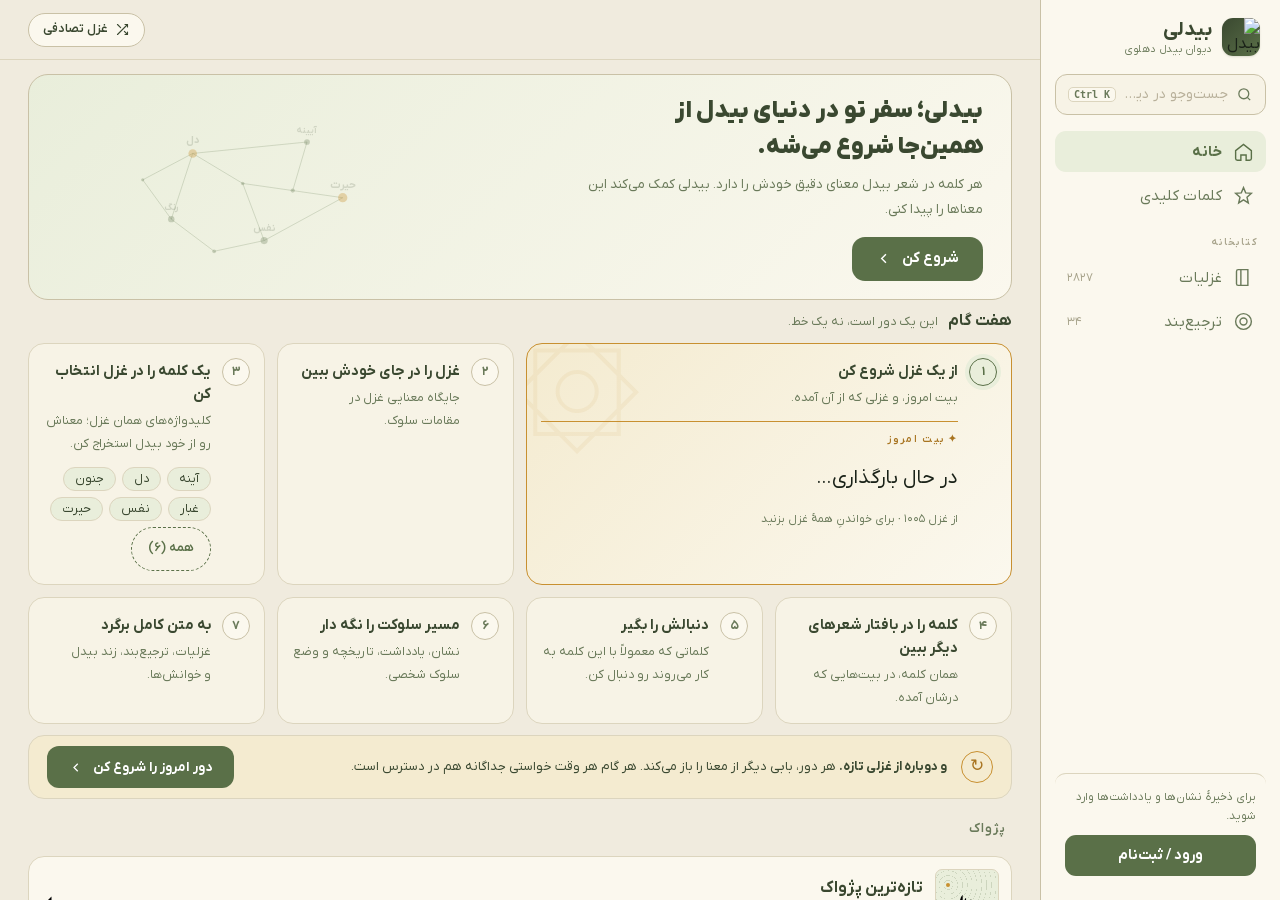
==== frontend/index.html @ 65241dd9 "deploy 20260929_013437" ====
<!DOCTYPE html>
<html lang="fa" dir="rtl">
<head>
<meta charset="UTF-8">
<meta name="viewport" content="width=device-width,initial-scale=1,maximum-scale=1">
<title>بیدلی</title>
<link rel="manifest" href="/manifest.json">
<link rel="icon" href="/icons/icon-192.png">
<meta name="theme-color" content="#4a5e3a">
<meta name="deploy-version" content="20260929_013437">
<meta name="mobile-web-app-capable" content="yes">
<meta name="apple-mobile-web-app-capable" content="yes">
<meta name="apple-mobile-web-app-status-bar-style" content="default">
<meta name="apple-mobile-web-app-title" content="بیدل">
<meta name="google-site-verification" content="CjGisdAuB7c4W_Pj5hvO09zTtRI5IujRRe2H1K4t39Y" />
<link rel="apple-touch-icon" href="/icons/icon-192.png">
<meta name="description" content="دیوان کامل بیدل دهلوی شامل ۲۸۲۷ غزل، ترجیع‌بند، زند بیدل و خوانش‌های تفسیری، به‌همراه واژه‌نامهٔ کلمات کلیدی">
<meta name="keywords" content="بیدل دهلوی, دیوان بیدل, غزلیات بیدل, ترجیع‌بند بیدل, ترجیع‌بند حیرت, زند بیدل, شروین وکیلی, خوانش ترجیع‌بند, واژگان کلیدی بیدل, شعر فارسی, شعر هندی">
<meta property="og:title" content="دیوان بیدل دهلوی">
<meta property="og:description" content="دیوان کامل بیدل دهلوی شامل ۲۸۲۷ غزل، ترجیع‌بند، زند بیدل و خوانش‌های تفسیری، به‌همراه واژه‌نامهٔ کلمات کلیدی">
<meta property="og:url" content="">
<meta property="og:type" content="website">
<meta property="og:site_name" content="دیوان بیدل دهلوی">
<link rel="canonical" id="canonical-url" href="https://bideli.ir/">
<link rel="preload" href="fonts/IRANYekanX-Regular.ttf" as="font" type="font/ttf" crossorigin>
<link rel="preload" href="fonts/IRANYekanX-Bold.ttf" as="font" type="font/ttf" crossorigin>
<style>
@font-face{font-family:"IRANYekanX";src:url("fonts/IRANYekanX-Light.ttf") format("truetype");font-weight:300;font-style:normal;font-display:swap}
@font-face{font-family:"IRANYekanX";src:url("fonts/IRANYekanX-Regular.ttf") format("truetype");font-weight:400;font-style:normal;font-display:swap}
@font-face{font-family:"IRANYekanX";src:url("fonts/IRANYekanX-Medium.ttf") format("truetype");font-weight:500;font-style:normal;font-display:swap}
@font-face{font-family:"IRANYekanX";src:url("fonts/IRANYekanX-DemiBold.ttf") format("truetype");font-weight:600;font-style:normal;font-display:swap}
@font-face{font-family:"IRANYekanX";src:url("fonts/IRANYekanX-Bold.ttf") format("truetype");font-weight:700;font-style:normal;font-display:swap}
@font-face{font-family:"IRANYekanX";src:url("fonts/IRANYekanX-Black.ttf") format("truetype");font-weight:900;font-style:normal;font-display:swap}
</style>
<style>
*{box-sizing:border-box;margin:0;padding:0;-webkit-tap-highlight-color:transparent}
:root{
  /* Sage Garden palette */
  --bg:#f0ebde;        /* ivory base */
  --sf:#f7f3e6;        /* card surface */
  --sf2:#fbf8ee;       /* lifted surface */
  --br:#c9c1a6;        /* border */
  --br2:#dcd5be;       /* soft border */
  --ik:#e8e2d0;        /* input bg */
  --tx:#1a2218;        /* primary text */
  --tx2:#3a4830;       /* deep sage text */
  --mu:#6a7a5a;        /* sage muted */
  --fa:#a8a48c;        /* faint */
  --vf:#b8b09a;        /* very faint */
  --go:#5a7048;        /* primary sage */
  --gl:#7a9060;        /* sage hover */
  --gd:#3a4830;        /* deep sage */
  --gh:#e9eedb;        /* sage tint bg */
  --sa:#c89030;        /* saffron accent */
  --sa2:#a87420;       /* deep saffron */
  --sah:#f4ebd0;       /* saffron tint */
  --er:#a04030;
}
html,body{height:100%;background:var(--bg);color:var(--tx);font-family:"IRANYekanX",sans-serif;overflow:hidden;font-feature-settings:"locl" 1}
.fa{font-family:"IRANYekanX",sans-serif}
.app{display:flex;flex-direction:column;height:100vh;max-width:500px;margin:0 auto;background:var(--bg);position:relative}
/* ستون اصلی (هدر + زیرناو + محتوا) — روی موبایل کل ارتفاع را می‌گیرد */
.pane{flex:1;min-height:0;display:flex;flex-direction:column}
.dsb{display:none}

/* ─── HEADER ───────────────────────────────── */
.hd{flex-shrink:0;background:var(--bg);padding:14px 16px 10px;border-bottom:1px solid var(--br2);display:flex;align-items:center;gap:10px;min-height:54px}
.hd-back{background:transparent;border:none;color:var(--gd);font-size:22px;cursor:pointer;padding:4px 6px;line-height:1;display:none}
.hd-back.show{display:inline-flex}
.hd-logo{width:32px;height:32px;border-radius:9px;background:linear-gradient(135deg,var(--gd),var(--go));color:#fff;display:flex;align-items:center;justify-content:center;font-size:18px;font-weight:900;flex-shrink:0;letter-spacing:-0.02em;box-shadow:0 1px 2px rgba(58,72,48,0.15);position:relative;overflow:hidden}
.hd-logo::after{content:'';position:absolute;top:-4px;right:-4px;width:10px;height:10px;border-radius:99px;background:var(--sa);opacity:0.85}
.hd-title{flex:1;min-width:0}
.hd-t1{font-size:19px;font-weight:700;color:var(--gd);line-height:1.2;font-family:"IRANYekanX",sans-serif}
.hd-t2{font-size:11px;color:var(--mu);font-family:"IRANYekanX",sans-serif;letter-spacing:0.04em;margin-top:1px}
.hd-icon{background:transparent;border:none;color:var(--mu);font-size:18px;cursor:pointer;padding:6px 8px;line-height:1}
.hd-icon:active{color:var(--go)}
#btn-rand{display:inline-flex;align-items:center;gap:7px}
#btn-rand svg{width:20px;height:20px;stroke:currentColor;fill:none;stroke-width:1.8;stroke-linecap:round;stroke-linejoin:round}
.hd-rand-lab{display:none}

/* poem prev/next sub-bar */
.subnav{flex-shrink:0;display:flex;gap:5px;padding:8px 14px 10px;background:var(--bg);border-bottom:1px solid var(--br2)}
.subnav.hide{display:none}
.subnav button{flex:1;background:transparent;border:1px solid var(--br);border-radius:9px;color:var(--mu);font-family:"IRANYekanX",sans-serif;font-size:14px;padding:5px 0;cursor:pointer;transition:all .15s}
.subnav button:hover:not(:disabled){border-color:var(--go);color:var(--gd)}
.subnav button:disabled{opacity:.3}

/* ─── MAIN CONTENT ─────────────────────────── */
.ct{flex:1;overflow-y:auto;padding:16px 14px calc(80px + env(safe-area-inset-bottom));scroll-behavior:smooth}
.ct::-webkit-scrollbar{width:4px}
.ct::-webkit-scrollbar-thumb{background:var(--vf);border-radius:99px}
.ct::-webkit-scrollbar-track{background:transparent}

/* ─── BOTTOM NAV ───────────────────────────── */
.bn{flex-shrink:0;background:var(--sf2);border-top:1px solid var(--br);display:flex;padding:4px 4px max(8px, env(safe-area-inset-bottom));gap:2px;box-shadow:0 -1px 0 var(--br2);position:sticky;bottom:0;z-index:50}
.bn-item{flex:1;background:transparent;border:none;cursor:pointer;padding:7px 0 5px;display:flex;flex-direction:column;align-items:center;gap:3px;color:var(--mu);font-family:"IRANYekanX",sans-serif;border-radius:10px;transition:background .15s}
.bn-ic{width:24px;height:24px;display:flex;align-items:center;justify-content:center;font-size:18px;line-height:1}
.bn-ic svg{width:22px;height:22px;stroke:currentColor;fill:none;stroke-width:1.6}
.bn-lab{font-size:10.5px;letter-spacing:0.02em;font-weight:500}
.bn-item.on{color:var(--go)}
.bn-item.on .bn-lab{font-weight:700}
.bn-item.on .bn-ic{background:var(--gh);border-radius:99px;padding:0;width:48px;height:24px;color:var(--go)}
.bn-fab{flex:0 0 62px;display:flex;justify-content:center;align-items:flex-start}
.bn-c{flex:0 0 auto!important;padding:7px 0 5px!important;gap:3px!important}
.bn-c .bn-ic{width:52px;height:52px;margin:-33px 0 5px;border-radius:50%;border:3px solid var(--sf2);background:var(--sa);color:#fff;box-shadow:0 5px 14px -5px rgba(168,116,32,.7);transition:background .2s,transform .12s}
.bn-c .bn-ic svg{width:23px;height:23px;stroke-width:1.9;stroke-linecap:round;stroke-linejoin:round}
.bn-c .bn-lab{color:var(--gd);font-weight:700}
.bn-c:active .bn-ic{transform:scale(.95)}
.bn-c.on .bn-ic{background:var(--sa2);border-radius:50%;padding:0;width:52px;height:52px;color:#fff}
.bn-c.on{color:var(--gd)}

/* ─── LIBRARY (landing for the collections) ─── */
.lib{display:flex;flex-direction:column;gap:11px;padding:16px}
.lib-card{display:flex;align-items:center;gap:12px;background:var(--sf2);border:1px solid var(--br);border-radius:16px;padding:18px 17px;cursor:pointer;transition:border-color .15s,background .15s}
.lib-card:hover{border-color:var(--go);background:var(--gh)}
.lib-card:active{transform:scale(.995)}
.lib-bd{flex:1;min-width:0}
.lib-t{font-size:19px;font-weight:800;color:var(--gd);line-height:1.4}
.lib-d{font-size:13px;color:var(--mu);line-height:1.9;margin-top:5px;text-wrap:pretty}
.lib-s{font-size:11.5px;color:var(--sa2);margin-top:9px}
.lib-ar{flex-shrink:0;color:var(--vf);display:flex}
.lib-ar svg{width:18px;height:18px;stroke:currentColor;fill:none;stroke-width:1.8}

/* ─── HOME ─────────────────────────────────── */
.home{padding:4px 4px}
.home-search{display:flex;align-items:center;gap:8px;background:var(--sf);border:1px solid var(--br);border-radius:14px;padding:11px 14px;margin:0 0 14px;cursor:text;transition:border-color .15s}
.home-search:hover{border-color:var(--go)}
.home-search:active{background:var(--sf2)}
.home-search-ic{color:var(--mu);font-size:16px;display:flex}
.home-search-ic svg{width:18px;height:18px;stroke:currentColor;fill:none;stroke-width:1.8}
.home-search-tx{flex:1;color:var(--vf);font-family:"IRANYekanX",sans-serif;font-size:15px}
.home-search-hint{font-size:10px;color:var(--fa);font-family:"IRANYekanX",sans-serif;letter-spacing:0.06em;flex-shrink:0;white-space:nowrap}
.home-greet{padding:6px 4px 16px}
.home-hello{font-size:11px;color:var(--mu);font-family:"IRANYekanX",sans-serif;letter-spacing:0.08em;margin-bottom:3px}
.home-day{font-size:24px;color:var(--gd);font-weight:700;line-height:1.2}

.continue{background:var(--sf);border:1px solid var(--br2);border-radius:16px;padding:14px 16px;margin-bottom:14px;cursor:pointer;position:relative;overflow:hidden;transition:border-color .15s}
.continue:hover{border-color:var(--go)}
.continue:active{transform:scale(.99)}
.continue-tag{font-size:10px;color:var(--mu);letter-spacing:0.12em;font-family:"IRANYekanX",sans-serif;margin-bottom:6px}
.continue-title{font-size:16px;color:var(--gd);font-weight:700;margin-bottom:3px}
.continue-sub{font-size:13px;color:var(--mu);line-height:1.7}
.continue-bar{margin-top:10px;height:3px;background:var(--ik);border-radius:99px;overflow:hidden}
.continue-bar-fill{height:100%;background:linear-gradient(90deg,var(--gl),var(--go));border-radius:99px}

.verse-card{background:linear-gradient(135deg,var(--sah),var(--sf));border:1px solid var(--sa);border-radius:16px;padding:18px 18px 14px;margin-bottom:18px;position:relative;overflow:hidden;cursor:pointer}
.verse-card::before{content:'۞';position:absolute;top:-10px;right:-10px;font-size:90px;color:var(--sa);opacity:0.08;font-family:serif;line-height:1}
.verse-tag{font-size:9px;color:var(--sa2);letter-spacing:0.16em;font-family:"IRANYekanX",sans-serif;margin-bottom:10px;font-weight:600;position:relative}
.verse-text{font-size:18px;color:var(--tx);line-height:1.9;position:relative}
.verse-text-2{color:var(--mu);text-align:left}
.verse-from{font-size:11px;color:var(--mu);font-family:"IRANYekanX",sans-serif;margin-top:10px;position:relative}

.section-h{font-size:13px;color:var(--mu);font-family:"IRANYekanX",sans-serif;letter-spacing:0.08em;margin:6px 4px 10px;font-weight:600}

.qg{display:grid;grid-template-columns:1fr 1fr;gap:10px;margin-bottom:18px}
.qc{background:var(--sf);border:1px solid var(--br2);border-radius:14px;padding:16px 14px;cursor:pointer;transition:all .15s;display:flex;flex-direction:column;min-height:122px;position:relative;overflow:hidden}
.qc:hover{border-color:var(--go);background:var(--sf2)}
.qc:active{transform:scale(.98)}
.qc-ic{width:36px;height:36px;border-radius:10px;background:var(--gh);display:flex;align-items:center;justify-content:center;color:var(--go);align-self:flex-start;flex-shrink:0}
.qc-ic svg{width:20px;height:20px;stroke:currentColor;fill:none;stroke-width:1.7}
.qc-ic.sa{background:var(--sah);color:var(--sa2)}
.qc-ic.sa svg{stroke:var(--sa2)}
.qc-text-wrap{display:flex;flex-direction:column;gap:4px;margin-top:auto;padding-top:14px}
.qc-title{font-size:16px;color:var(--gd);font-weight:700;line-height:1.2}
.qc-sub{font-size:11.5px;color:var(--mu);letter-spacing:0.02em;line-height:1.35;font-weight:400}
.qc-num{font-size:11.5px;color:var(--sa2);font-weight:600;font-variant-numeric:tabular-nums}

.kw-strip{display:flex;gap:8px;overflow-x:auto;padding:0 0 4px;scrollbar-width:none;margin:0 -14px;padding:0 14px 4px}
.kw-strip::-webkit-scrollbar{display:none}
.kw-strip-card{flex-shrink:0;width:118px;background:var(--sf);border:1px solid var(--br2);border-radius:12px;padding:12px 12px;cursor:pointer;transition:all .15s}
.kw-strip-card:hover{border-color:var(--go)}
.kw-strip-tag{font-size:9px;color:var(--mu);letter-spacing:0.12em;font-family:"IRANYekanX",sans-serif;margin-bottom:5px;display:flex;align-items:center;gap:4px}
.kw-strip-tag::before{content:'✦';color:var(--sa);font-size:10px}
.kw-strip-word{font-size:20px;color:var(--gd);font-weight:700;margin-bottom:3px;line-height:1.1}
.kw-strip-n{font-size:11px;color:var(--mu);font-family:"IRANYekanX",sans-serif;font-variant-numeric:tabular-nums}

/* ─── HOME: هیرو / سلوک من ─── */
.hero{position:relative;padding:24px 18px 20px;margin:2px 0 18px;border-radius:20px;background:linear-gradient(170deg,var(--gh),var(--sf2) 60%,var(--sf));border:1px solid var(--br2);overflow:hidden}
.hero::before{content:'';position:absolute;inset:0;background:radial-gradient(circle at 90% 6%,rgba(200,144,48,.14),rgba(0,0,0,0) 44%);pointer-events:none}
.hero-eye{position:relative;font-size:10px;letter-spacing:.18em;color:var(--sa2);font-weight:600;margin-bottom:12px}
.hero-t{position:relative;font-size:25px;line-height:1.6;font-weight:800;color:var(--gd);text-wrap:pretty}
.hero-s{position:relative;font-size:14px;line-height:2;color:var(--mu);margin-top:12px;text-wrap:pretty}
.hero-cta{position:relative;margin-top:20px;white-space:nowrap;display:inline-flex;align-items:center;gap:9px;background:var(--go);color:#fff;border:none;border-radius:14px;padding:0 26px;min-height:50px;font-family:"IRANYekanX",sans-serif;font-size:15.5px;font-weight:700;cursor:pointer;transition:background .15s,transform .12s}
.hero-cta:hover{background:var(--gl)}
.hero-cta:active{transform:scale(.98)}
.hero-cta svg{width:17px;height:17px;stroke:currentColor;fill:none;stroke-width:2}
.hero{padding-bottom:26px}
.hero-net{position:absolute;inset:0;width:100%;height:100%;pointer-events:none;opacity:.85}
.hero-net .nl{stroke:var(--br);stroke-width:.7;fill:none;opacity:.55}
.hero-net .nd{fill:var(--go);opacity:.28}
.hero-net .nd.sa{fill:var(--sa);opacity:.34}
.hero-net .nt{fill:var(--gd);opacity:.16;font-family:"IRANYekanX",sans-serif;font-weight:700;text-anchor:middle}
.hero-net .drift{animation:netdrift 34s ease-in-out infinite alternate}
.hero-net .drift2{animation:netdrift2 42s ease-in-out infinite alternate}
@keyframes netdrift{from{transform:translate(0,0)}to{transform:translate(6px,-5px)}}
@keyframes netdrift2{from{transform:translate(0,0)}to{transform:translate(-5px,4px)}}
@media (prefers-reduced-motion:reduce){.hero-net .drift,.hero-net .drift2{animation:none}}
.hero-t,.hero-s,.hero-cta,.hero-eye{position:relative;z-index:1}
.home .sk-entry{border-radius:18px;padding:16px;margin:2px 0 18px}
.home .sk-entry-line{font-size:17px}
.home .sk-entry-line.dim{font-size:15px}

/* ─── HOME: هفت گام (تایم‌لاین موبایل) ─── */
.cyc-kick{font-size:12.5px;color:var(--mu);letter-spacing:.02em;margin:2px 4px 14px;line-height:1.8}
.cyc{display:flex;flex-direction:column}
.cyc-step{position:relative;display:flex;gap:13px;align-items:flex-start;padding:0 2px 16px;cursor:pointer}
.cyc-step.on{padding-bottom:20px}
.cyc-step.on .cyc-ar{align-self:flex-start;margin-top:6px}
.cyc-step:last-of-type{padding-bottom:6px}
.cyc-step::before{content:'';position:absolute;top:30px;bottom:0;inset-inline-start:14.5px;width:1px;background:var(--br2)}
.cyc-step:last-of-type::before{display:none}
.cyc-num{position:relative;width:30px;height:30px;border-radius:99px;border:1px solid var(--br);background:var(--sf2);color:var(--mu);font-size:13px;font-weight:700;display:flex;align-items:center;justify-content:center;flex-shrink:0;font-variant-numeric:tabular-nums}
.cyc-step.on .cyc-num{border-color:var(--go);color:var(--go);background:var(--gh);box-shadow:0 0 0 4px var(--gh)}
.cyc-bd{flex:1;min-width:0;padding-top:2px}
.cyc-t{font-size:16px;font-weight:700;color:var(--gd);line-height:1.5}
.cyc-s{font-size:13px;color:var(--mu);line-height:1.9;margin-top:3px;text-wrap:pretty}
.cyc-ar{align-self:center;flex-shrink:0;color:var(--vf);display:flex}
.cyc-ar svg{width:16px;height:16px;stroke:currentColor;fill:none;stroke-width:1.8}
.cyc-words{display:flex;flex-wrap:wrap;gap:6px;margin-top:10px;align-items:center}
.cyc-words span{font-size:12.5px;color:var(--gd);background:var(--gh);border:1px solid var(--br2);border-radius:99px;padding:3px 11px}
.cyc-words-more{font-family:"IRANYekanX",sans-serif;font-size:12.5px;font-weight:600;color:var(--go);background:transparent;border:1px dashed var(--go);border-radius:99px;padding:0 16px;min-height:44px;cursor:pointer;line-height:1.7;display:inline-flex;align-items:center}
.cyc-words-more:hover{background:var(--gh)}
.cyc-verse{position:relative;background:linear-gradient(135deg,var(--sah),var(--sf));border:1px solid var(--sa);border-radius:18px;padding:22px 20px 18px;margin:14px -45px 0 -31px;overflow:hidden}
.cyc-verse::before{content:'۞';position:absolute;top:-10px;right:-10px;font-size:100px;color:var(--sa);opacity:.09;font-family:serif;line-height:1}
.cyc-verse-tag{position:relative;font-size:10px;color:var(--sa2);letter-spacing:.16em;font-weight:600;margin-bottom:13px}
.cyc-verse-m1{position:relative;font-size:20px;color:var(--tx);line-height:2.1}
.cyc-verse-m2{position:relative;font-size:20px;color:var(--mu);line-height:2.1;text-align:left}
.cyc-verse-m1.long,.cyc-verse-m2.long{text-align:center;text-wrap:balance;max-width:29ch;margin-inline:auto}
.cyc-verse-m2.long{margin-top:8px}
.cyc-verse-from{position:relative;font-size:11.5px;color:var(--mu);margin-top:13px}
.cyc-turn{display:flex;align-items:center;gap:11px;background:var(--sah);border:1px solid var(--br2);border-radius:14px;padding:12px 14px;margin:6px 0 14px}
.cyc-turn-ic{width:30px;height:30px;border-radius:99px;border:1px solid var(--sa);color:var(--sa2);display:flex;align-items:center;justify-content:center;font-size:16px;flex-shrink:0;line-height:1}
.cyc-turn-tx{font-size:12.5px;color:var(--tx2);line-height:1.85;text-wrap:pretty}
.cyc-turn-tx b{color:var(--gd);font-weight:700}
.cyc-cta{display:flex;align-items:center;justify-content:center;gap:9px;width:100%;background:var(--go);color:#fff;border:none;border-radius:14px;min-height:52px;font-family:"IRANYekanX",sans-serif;font-size:15.5px;font-weight:700;cursor:pointer;transition:background .15s,transform .12s}
.cyc-cta:hover{background:var(--gl)}
.cyc-cta:active{transform:scale(.99)}
.cyc-cta svg{width:17px;height:17px;stroke:currentColor;fill:none;stroke-width:2}
.cyc-note{font-size:11.5px;color:var(--fa);text-align:center;margin:9px 0 22px;line-height:1.8}

/* ─── HOME: دسترسی سریع ─── */
.qa{display:grid;grid-template-columns:1fr 1fr;gap:10px;margin-bottom:8px}
.qa-c{display:flex;align-items:center;gap:9px;background:var(--sf2);border:1px solid var(--br2);border-radius:13px;padding:0 14px;min-height:50px;cursor:pointer;font-size:14px;font-weight:600;color:var(--tx2);transition:border-color .15s,background .15s}
.qa-c:hover{border-color:var(--go);background:var(--sf)}
.qa-c:active{transform:scale(.985)}
.qa-c svg{width:18px;height:18px;stroke:var(--go);fill:none;stroke-width:1.7;flex-shrink:0}

/* ─── BROWSE (segmented tabs) ─────────────── */
.seg{display:flex;background:var(--ik);border-radius:11px;padding:3px;gap:2px;margin-bottom:14px}
.seg button{flex:1;background:transparent;border:none;color:var(--mu);font-family:"IRANYekanX",sans-serif;font-size:14px;font-weight:400;padding:7px 0;border-radius:9px;cursor:pointer;transition:all .15s}
.seg button.on{background:var(--go);color:#fff;font-weight:700}

.rh{font-size:12px;color:var(--mu);font-family:"IRANYekanX",sans-serif;margin-bottom:10px;text-align:center;letter-spacing:0.04em}

/* تب‌های منبع در نتایج جستجو — ردیف تب با زیرخط، طبق طراحی #sr-tabs */
.srch-tfilter{display:flex;align-items:stretch;gap:18px;overflow-x:auto;scrollbar-width:none;border-bottom:1px solid var(--br2);margin:0 0 14px}
.srch-tfilter::-webkit-scrollbar{display:none}
.srch-tfilter button{flex:0 0 auto;background:transparent;border:none;border-bottom:2px solid transparent;color:var(--mu);font-family:"IRANYekanX",sans-serif;font-size:14px;font-weight:600;padding:9px 1px;margin-bottom:-1px;cursor:pointer;white-space:nowrap;transition:color .15s,border-color .15s}
.srch-tfilter button:hover:not(.on){color:var(--gd)}
.srch-tfilter button.on{color:var(--go);border-bottom-color:var(--go)}

/* ردیف شمارش نتایج + دکمهٔ تطبیق، روبروی هم */
.sr-tools{display:flex;align-items:center;justify-content:space-between;gap:10px;margin-bottom:12px}
.sr-count{font-size:12.5px;color:var(--mu);font-family:"IRANYekanX",sans-serif;letter-spacing:0.03em}

/* دکمهٔ «تطبیق: …» — بازکنندهٔ شیت مُد در موبایل */
.sr-mode-btn{flex-shrink:0;display:inline-flex;align-items:center;gap:4px;background:transparent;border:1px solid var(--br);color:var(--mu);font-family:"IRANYekanX",sans-serif;font-size:12.5px;padding:6px 13px;border-radius:99px;cursor:pointer;transition:all .15s}
.sr-mode-btn:hover{border-color:var(--go);color:var(--gd)}
.sr-mode-btn.on{border-color:var(--go);background:var(--gh);color:var(--gd);font-weight:700}

/* کارت پرش برای اعداد */
.sr-jump{display:flex;gap:12px;align-items:center;padding:12px 14px}

/* حالت بدون‌نتیجه در یک تب/مُد خاص */
.sr-none-acts{display:flex;justify-content:center;gap:8px;margin-top:14px;flex-wrap:wrap}
.sr-none-btn{background:transparent;border:1px solid var(--go);color:var(--go);border-radius:99px;padding:8px 16px;font:600 13px "IRANYekanX",sans-serif;cursor:pointer}
.sr-none-btn.p{background:var(--go);color:#fff}
.sr-none-btn:hover{border-color:var(--gd)}

/* فهرست تاریخچهٔ جستجو — ردیفی، با حذف تکی */
.srchhist-list{background:var(--sf);border:1px solid var(--br2);border-radius:14px;overflow:hidden;margin-bottom:14px}
.srchhist-row{display:flex;align-items:center;gap:10px;padding:0 8px 0 6px;min-height:50px;border-top:1px solid var(--br2);cursor:pointer;font-size:14.5px;color:var(--tx)}
.srchhist-row:first-child{border-top:none}
.srchhist-row:hover{background:var(--sf2)}
.srchhist-ic{font-size:14px;color:var(--vf);flex-shrink:0}
.srchhist-tx{flex:1;overflow:hidden;text-overflow:ellipsis;white-space:nowrap}
.srchhist-x{width:44px;height:44px;flex-shrink:0;display:flex;align-items:center;justify-content:center;background:transparent;border:none;color:var(--vf);font-size:14px;cursor:pointer;border-radius:99px}
.srchhist-x:hover{color:var(--er);background:var(--ik)}

/* میان‌برها — فقط دسکتاپ */
.sr-tips{display:none}
.sr-tip{display:flex;align-items:center;justify-content:space-between;gap:12px;padding:9px 2px;font-size:13px;color:var(--tx2)}
.kb{font:600 11px ui-monospace,"SF Mono",monospace;color:var(--mu);background:var(--sf2);border:1px solid var(--br2);border-radius:6px;padding:2px 7px;direction:ltr;flex-shrink:0}

/* چیدمان دوستونهٔ دسکتاپ (نتایج + پنل فیلتر/تطبیق) — روی موبایل تک‌ستونهٔ ساده */
.sr-side{display:none}
.sr-fp-c{background:var(--sf);border:1px solid var(--br2);border-radius:14px;padding:10px}
.sr-fp-c+.sr-fp-c{margin-top:12px}
.sr-fp-h{font-size:11.5px;color:var(--mu);font-weight:700;margin:2px 6px 8px}
.sr-rd{display:flex;align-items:center;gap:9px;padding:8px 8px;border-radius:10px;cursor:pointer}
.sr-rd:hover{background:var(--sf2)}
.sr-rd.on{background:var(--gh)}
.sr-rd i{width:16px;height:16px;border-radius:50%;border:2px solid var(--br);flex-shrink:0;display:flex;align-items:center;justify-content:center}
.sr-rd.on i{border-color:var(--go)}
.sr-rd.on i::after{content:'';width:7px;height:7px;border-radius:50%;background:var(--go)}
.sr-rd span{flex:1;display:flex;flex-direction:column;min-width:0}
.sr-rd b{font-size:13.5px;font-weight:600;color:var(--tx)}
.sr-rd.on b{color:var(--gd);font-weight:700}
.sr-rd small{font-size:11px;color:var(--mu)}
.sr-rd em{font-style:normal;font-size:12px;color:var(--mu);flex-shrink:0}
.sr-rd.dis{opacity:.45;pointer-events:none}

/* نتایج در حال بارگذاری زنده (تایپ زنده) — نتایج قبلی کم‌رنگ می‌مانند */
#srch-results.sr-loading{opacity:.5;transition:opacity .15s}

/* شیت «تطبیق واژه» (موبایل) — دقیقاً به الگوی شیت حال‌وهوا (.ms-bg/.ms-sheet) */
.srmode-bg{position:fixed;inset:0;background:rgba(26,34,24,.5);display:flex;align-items:flex-end;justify-content:center;z-index:120;opacity:0;pointer-events:none;transition:opacity .2s;backdrop-filter:blur(2px)}
.srmode-bg.open{opacity:1;pointer-events:all}
.srmode-sheet{background:var(--sf);border-radius:18px 18px 0 0;border-top:1px solid var(--br);width:100%;max-width:500px;padding:8px 14px 24px;transform:translateY(100%);transition:transform .25s cubic-bezier(.2,.7,.2,1)}
.srmode-bg.open .srmode-sheet{transform:translateY(0)}
.srmode-grip{width:38px;height:4px;border-radius:99px;background:var(--br);margin:6px auto 14px}
.srmode-title{font-size:15px;font-weight:800;color:var(--gd);text-align:center;margin-bottom:8px}

.ri{background:var(--sf);border:1px solid var(--br2);border-radius:12px;padding:11px 14px;margin-bottom:7px;cursor:pointer;transition:all .15s}
.ri.gc{display:flex;gap:12px;align-items:flex-start;padding:12px 14px}
.gc-num{font-size:20px;font-weight:700;color:var(--go);min-width:34px;text-align:center;line-height:1.1;padding-top:2px;flex-shrink:0}
.gc-num-lab{display:block;font-size:9px;color:var(--mu);letter-spacing:0.06em;text-align:center;font-weight:400}
.gc-body{flex:1;min-width:0}
.gc-title{font-size:15px;font-weight:700;color:var(--gd);margin-bottom:3px}
.gc-line{font-size:13px;color:var(--mu);line-height:1.6}
.gc-line.s2{text-align:left}
.ri:hover{border-color:var(--go);background:var(--sf2)}
.ri:active{transform:scale(.99)}
.ri.tr{border-color:var(--br2)}
.ri.tr:hover{border-color:var(--sa)}
.rt{font-size:10px;color:var(--sa2);font-family:"IRANYekanX",sans-serif;margin-bottom:3px;letter-spacing:0.04em}
.ri.tr .rt{color:var(--sa2)}
.rti{font-size:15px;color:var(--gd);font-weight:700;margin-bottom:3px}
.rp{font-size:14px;color:var(--mu);line-height:1.75}

.zcard{background:var(--sf);border:1px solid var(--br2);border-radius:12px;padding:12px 14px;margin-bottom:7px;cursor:pointer;transition:all .15s}
.zcard:hover{border-color:var(--go);background:var(--sf2)}
.zcard.bakhsh{border-color:var(--sa);background:var(--sah)}
.zcard-title{font-size:15px;color:var(--gd);font-weight:700;line-height:1.3}
.zcard.bakhsh .zcard-title{font-size:16px;color:var(--sa2)}
.zsec{padding:8px 0}
.zsec-title{font-size:20px;color:var(--gd);font-weight:700;margin-bottom:12px;padding-bottom:8px;border-bottom:1px solid var(--br2)}
.zsec-body{font-size:15px;line-height:2.1;color:var(--tx);direction:rtl;white-space:pre-wrap}
.zsec-nav{display:flex;gap:10px;margin-top:22px;padding-top:16px;border-top:1px solid var(--br2)}
.zsec-nav-btn{flex:1;background:var(--sf);border:1px solid var(--br);color:var(--gd);border-radius:12px;padding:13px 10px;font-family:"IRANYekanX",sans-serif;font-size:13.5px;font-weight:700;cursor:pointer;transition:border-color .15s,background .15s}
.zsec-nav-btn:hover{border-color:var(--go);background:var(--sf2)}
.zsec-nav-btn:disabled{opacity:.4;cursor:default;pointer-events:none}

/* ─── POEM (ghazal/terjee reading) ──────── */
.pm{animation:fu .25s ease}
@keyframes fu{from{opacity:0;transform:translateY(6px)}to{opacity:1;transform:translateY(0)}}
.pmeta{position:relative;text-align:center;margin-bottom:12px;padding:0 46px 10px;border-bottom:1px solid var(--br2)}
.pnum{font-size:10px;letter-spacing:0.12em;color:var(--mu);font-family:"IRANYekanX",sans-serif;margin-bottom:3px}
.ptitle{font-size:21px;color:var(--gd);font-weight:700;line-height:1.2}
.psub{font-size:12px;color:var(--mu);margin-top:3px;font-family:"IRANYekanX",sans-serif}
.pvazn{font-size:11px;color:var(--sa2);margin-top:5px;font-family:"IRANYekanX",sans-serif;background:var(--sah);display:inline-block;padding:2px 10px;border-radius:99px}
.pnav{display:none}   /* پیمایش قبلی/بعدی فقط روی دسکتاپ؛ موبایل نوار subnav دارد */
.pview{display:flex;align-items:center;justify-content:center;gap:6px;margin-top:6px;font-size:12px;color:var(--mu);font-family:"IRANYekanX",sans-serif}
.pview-badge{display:inline-flex;align-items:center;gap:5px;background:var(--sah);color:var(--sa2);border:1px solid #e8d5a0;border-radius:99px;padding:3px 10px;font-size:12px;font-family:"IRANYekanX",sans-serif;font-weight:600}
.pview-badge.first{background:var(--gh);color:var(--go);border-color:#c5d9a8}
.pview-msg{font-size:11px;color:var(--mu);margin-top:2px;font-family:"IRANYekanX",sans-serif}

.ghazal-kw-row{display:flex;flex-wrap:wrap;gap:5px;padding:8px 2px 12px;margin-bottom:10px;border-bottom:1px solid var(--br2);align-items:center}
.gkw-lab{font-size:10px;color:var(--mu);font-family:"IRANYekanX",sans-serif;letter-spacing:0.08em;margin-left:3px}
.gkw{background:var(--gh);border:1px solid var(--gl);border-radius:99px;color:var(--gd);font-family:"IRANYekanX",sans-serif;font-size:14px;padding:2px 11px;cursor:pointer;transition:all .15s}
.gkw:hover{background:var(--go);color:#fff;border-color:var(--go)}
.kw-more{display:inline-block;padding:3px 10px;border-radius:20px;font-size:12px;cursor:pointer;margin:2px;color:var(--accent,#c8883a);border:1px solid var(--accent,#c8883a);background:transparent}

.cp{position:relative;background:transparent;border:none;border-radius:14px;padding:16px 16px 16px 36px;cursor:pointer;transition:background .18s}
.cp+.cp{border-top:1px solid var(--br2)}
.cp.open{background:var(--sf)}
.cp.gbm,.cp.tbm{background:linear-gradient(90deg,var(--sah),transparent 70%)}
.cp.gbm::before,.cp.tbm::before{content:"";position:absolute;top:14px;bottom:14px;right:0;width:3px;border-radius:99px;background:var(--sa)}
.cn{position:absolute;top:17px;left:14px;font-size:11px;color:var(--vf);font-weight:700;font-variant-numeric:tabular-nums}
.cpb{padding:0}
.ms{font-size:19px;line-height:1.95;color:var(--tx)}
.ms.s2{margin-top:2px;color:var(--mu);text-align:left}
.cpb.long .ms,.cpb.long .ms.s2{text-align:center;text-wrap:balance;max-width:29ch;margin-inline:auto}
.cpb.long .ms.s2{margin-top:8px}
mark{background:var(--sa);color:#fff;border-radius:3px;padding:0 4px}
.acts{max-height:0;opacity:0;overflow:hidden;margin-top:0;transition:max-height .3s ease,opacity .22s,margin-top .3s}
.cp.open .acts{max-height:120px;opacity:1;margin-top:12px}
.ca{display:flex;border-top:1px solid var(--br2)}
.cp.gbm .ca,.cp.tbm .ca{border-top-color:var(--vf)}
.ca button{flex:1;background:transparent;border:none;border-inline-start:1px solid var(--br2);padding:11px 0;cursor:pointer;color:var(--mu);display:flex;align-items:center;justify-content:center;gap:7px;font-family:"IRANYekanX",sans-serif;font-size:13px;font-weight:600;transition:background .15s}
.cp.gbm .ca button,.cp.tbm .ca button{border-inline-start-color:var(--vf)}
.ca button:first-child{border-inline-start:none}
.ca button:hover{background:var(--ik)}
.ca button svg{width:18px;height:18px;stroke:currentColor;fill:none;stroke-width:1.6;stroke-linecap:round;stroke-linejoin:round}
.ca button.gon,.ca button.ton{color:var(--sa2)}
.ca button.gon svg,.ca button.ton svg{fill:var(--sa);stroke:var(--sa2)}
.cal{font-size:12px}
.nd{font-size:13px;color:var(--gd);margin-top:11px;padding:9px 12px;border:1px solid var(--br2);border-radius:11px;background:var(--gh);line-height:1.7;cursor:pointer;display:flex;gap:8px;align-items:flex-start}
.nd svg{width:15px;height:15px;flex-shrink:0;margin-top:3px;stroke:var(--gd);fill:none;stroke-width:1.6;stroke-linecap:round;stroke-linejoin:round}
.nd span{min-width:0;overflow-wrap:anywhere}
.cp.gbm .nd,.cp.tbm .nd{background:rgba(200,144,48,0.10);border-color:var(--br)}
.pf{text-align:center;font-size:11px;color:var(--fa);margin-top:8px;font-family:"IRANYekanX",sans-serif;letter-spacing:0.06em}

/* ─── KEYWORDS ─────────────────────────────── */
.kw-filters{display:flex;gap:6px;overflow-x:auto;padding:0 0 10px;scrollbar-width:none;margin:0 -14px;padding:0 14px 12px}
.kw-filters::-webkit-scrollbar{display:none}
.kw-chip{flex:0 0 auto;padding:6px 14px;border-radius:99px;border:1px solid var(--br);background:transparent;color:var(--mu);font-family:"IRANYekanX",sans-serif;font-size:14px;cursor:pointer;white-space:nowrap;transition:all .15s}
.kw-chip:hover{border-color:var(--go);color:var(--gd)}
.kw-chip.on{background:var(--go);border-color:var(--go);color:#fff;font-weight:700}
.kw-count-hint{font-size:11px;color:var(--fa);text-align:center;margin-bottom:10px;font-family:"IRANYekanX",sans-serif;letter-spacing:0.04em}
.kw-card{background:var(--sf);border:1px solid var(--br2);border-radius:12px;padding:11px 14px;margin-bottom:7px;cursor:pointer;transition:all .15s}
.kw-card:hover{border-color:var(--go);background:var(--sf2)}
.kw-card-tag{font-size:10px;color:var(--mu);font-family:"IRANYekanX",sans-serif;margin-bottom:4px;letter-spacing:0.04em;display:flex;align-items:center;gap:5px}
.kw-card-tag::before{content:'✦';color:var(--sa);font-size:11px}
.kw-card-title{display:flex;align-items:baseline;justify-content:space-between;gap:8px;margin-bottom:4px}
.kw-card-word{font-size:18px;color:var(--gd);font-weight:700;line-height:1.2}
.kw-card-count{font-size:13px;color:var(--sa2);font-variant-numeric:tabular-nums;font-family:"IRANYekanX",sans-serif;flex-shrink:0}
.kw-card-preview{font-size:12px;color:var(--mu);line-height:1.75;font-family:"IRANYekanX",sans-serif;display:flex;align-items:center;gap:6px}
.kw-card-preview .sep{color:var(--vf)}
.kw-card-bar{flex:0 1 60px;height:3px;background:var(--ik);border-radius:99px;overflow:hidden;position:relative}
.kw-card-bar-fill{position:absolute;inset:0 auto 0 0;background:linear-gradient(90deg,var(--gl),var(--go));border-radius:99px}

/* Keyword detail */
.kw-detail{padding-top:2px}
.kw-d-head{text-align:center;padding:12px 0 18px;border-bottom:1px solid var(--br2);margin-bottom:16px}
.kw-d-word{font-size:46px;color:var(--gd);font-weight:700;line-height:1;margin-bottom:8px}
.kw-d-cat{font-size:12px;color:var(--mu);font-family:"IRANYekanX",sans-serif;letter-spacing:0.04em}
.kw-d-section{margin-bottom:18px}
.kw-d-section h4{font-size:11px;color:var(--sa2);font-family:"IRANYekanX",sans-serif;letter-spacing:0.12em;margin-bottom:7px;font-weight:600;display:flex;align-items:center;gap:6px}
.kw-d-section h4::before{content:'';display:inline-block;width:16px;height:1px;background:var(--sa)}
.kw-d-meaning{font-size:16px;color:var(--tx);line-height:1.95;text-align:justify;text-justify:inter-word}
.kw-d-tags{display:flex;flex-wrap:wrap;gap:6px}
.kw-d-tag{background:var(--sf);border:1px solid var(--br2);border-radius:10px;padding:8px 12px;font-size:13px;color:var(--tx);font-family:"IRANYekanX",sans-serif;line-height:1.5;display:flex;flex-direction:column;gap:2px;flex:1;min-width:30%}
.kw-d-tag-label{font-size:9px;color:var(--mu);letter-spacing:0.08em;font-family:"IRANYekanX",sans-serif}
.kw-d-tag-val{color:var(--gd);font-weight:700}
.kw-d-tag-val.empty{color:var(--vf);font-weight:400}
.kw-d-stats{display:flex;background:var(--sf);border:1px solid var(--br2);border-radius:12px;padding:12px}
.kw-d-stat{flex:1;text-align:center;border-inline-start:1px solid var(--br2);padding:0 4px}
.kw-d-stat:first-child{border-inline-start:none}
.kw-d-stat-val{font-size:22px;color:var(--go);font-weight:700;font-variant-numeric:tabular-nums;font-family:"IRANYekanX",sans-serif;line-height:1.1}
.kw-d-stat-lab{font-size:10px;color:var(--mu);margin-top:4px;font-family:"IRANYekanX",sans-serif}
.kw-d-poems-head{font-size:13px;color:var(--mu);font-family:"IRANYekanX",sans-serif;margin:6px 0 10px;text-align:center;padding-bottom:8px;border-bottom:1px solid var(--br2)}
.kw-d-poems-head b{color:var(--gd);font-weight:700;font-variant-numeric:tabular-nums}

/* ─── SEARCH SCREEN ──────────────────────── */
.search-screen{padding:6px 4px}
.search-input-wrap{background:var(--sf);border:1px solid var(--br);border-radius:14px;display:flex;align-items:center;padding:0 14px;margin-bottom:14px;overflow:hidden;transition:border-color .15s,max-height .25s ease,opacity .2s ease,margin-bottom .25s ease,border-color .25s ease}
.search-input-wrap:focus-within{border-color:var(--go);background:var(--sf2)}
/* هنگام اسکرول به پایین در موبایل فقط همین نوار جمع می‌شود؛ هدر صفحه دست‌نخورده می‌ماند */
.search-input-wrap.sr-bar-hide{max-height:0;min-height:0;opacity:0;margin-bottom:0;border-color:transparent;pointer-events:none}
.search-icon{color:var(--mu);font-size:18px;margin-left:8px}
.search-input-wrap input{flex:1;background:transparent;border:none;outline:none;color:var(--tx);font-family:"IRANYekanX",sans-serif;font-size:18px;padding:14px 0;text-align:right}
.search-input-wrap input::placeholder{color:var(--vf);font-size:15px}
.search-input-wrap input::-webkit-search-cancel-button{-webkit-appearance:none}
/* ضربدر پاک‌کردن — فقط وقتی چیزی نوشته شده باشد. در RTL انتهای ردیف سمت چپ است. */
.search-clear{display:none;align-items:center;background:transparent;border:none;color:var(--vf);font-size:17px;line-height:1;cursor:pointer;padding:6px;margin-inline-start:6px;border-radius:99px}
.search-clear.show{display:flex}
.search-clear:hover{color:var(--mu);background:var(--ik)}
.search-hints{margin-bottom:8px;padding:8px 4px 12px;border-bottom:1px dashed var(--br2)}
.search-hint{font-size:13px;color:var(--mu);font-family:"IRANYekanX",sans-serif;line-height:1.9}
.search-hint b{color:var(--gd);font-family:"IRANYekanX",sans-serif;font-weight:700;font-size:14px}
.search-suggest-h{font-size:12px;color:var(--mu);font-family:"IRANYekanX",sans-serif;letter-spacing:0.06em;margin:4px 4px 8px;font-weight:600}
.search-suggest{display:flex;flex-wrap:wrap;gap:6px;margin-bottom:14px}
.search-suggest .gkw{font-size:13px;padding:4px 12px}

.ri.kw .rt::before{content:'✦ ';color:var(--sa)}
.ri.kw .rti-row{display:flex;align-items:baseline;justify-content:space-between;gap:8px;margin-bottom:4px}
.ri.kw .rti-row .rti{margin-bottom:0}
.ri.kw .rti-count{font-size:13px;color:var(--sa2);font-variant-numeric:tabular-nums;font-family:"IRANYekanX",sans-serif;flex-shrink:0}

/* ─── BOOKMARKS ─────────────────────────── */
.bst{font-size:12px;color:var(--mu);font-family:"IRANYekanX",sans-serif;margin-bottom:10px;padding-bottom:8px;border-bottom:1px solid var(--br2);text-align:center;letter-spacing:0.04em}
.bi{background:var(--sf);border:1px solid var(--br2);border-radius:12px;padding:11px 14px;margin-bottom:7px;cursor:pointer;position:relative;transition:all .15s}
.bi:hover{border-color:var(--go)}
.bi.gbx{border-color:var(--sa);background:var(--sah)}
.bi.tbx{border-color:var(--sa);background:var(--sah)}
.bpt{font-size:11px;color:var(--sa2);margin-bottom:4px;font-weight:700;font-family:"IRANYekanX",sans-serif;letter-spacing:0.04em}
.bm2{font-size:16px;color:var(--tx);line-height:1.85}
.bm2 .bm-m2{text-align:left;color:var(--mu)}
.bnt{font-size:13px;color:var(--gd);margin-top:6px;padding-top:6px;border-top:1px solid var(--vf);line-height:1.6;overflow-wrap:anywhere;word-break:break-word}
.bdl,.ndl{position:absolute;top:8px;left:10px;background:transparent;border:none;color:var(--vf);font-size:14px;cursor:pointer;padding:2px 6px}
.bdl:hover,.ndl:hover{color:var(--er)}
.bmseg{margin-top:2px}

/* empty / messages */
.nb2,.nr2{text-align:center;padding:36px 18px;color:var(--mu);font-size:14px;line-height:2;font-family:"IRANYekanX",sans-serif}
.nb2 .nbi{font-size:48px;color:var(--vf);margin-bottom:14px}
.er{text-align:center;padding:24px;color:var(--er);font-size:14px;line-height:2;font-family:"IRANYekanX",sans-serif}

/* ─── BOOK LOADER ────────────────────────── */
.book-loading{display:flex;flex-direction:column;align-items:center;justify-content:center;padding:48px 16px;gap:16px}
.book-loader{position:relative;width:60px;height:46px;perspective:480px;flex-shrink:0}
.book-loader::before{content:'';position:absolute;inset:0;background:var(--sf2);border:1.5px solid var(--gd);border-radius:3px 5px 5px 3px;box-shadow:0 2px 6px rgba(58,72,48,0.12),inset 0 0 0 1px var(--sf)}
.book-loader::after{content:'';position:absolute;left:50%;top:2px;bottom:2px;width:1px;background:var(--gd);transform:translateX(-0.5px);z-index:2}
.book-loader span{position:absolute;top:3px;left:3px;width:calc(50% - 3px);height:calc(100% - 6px);background:var(--sf);transform-origin:right center;animation:bookFlip 2.1s infinite ease-in-out;backface-visibility:hidden;border-radius:1px 0 0 1px;box-shadow:-1px 0 2px rgba(58,72,48,0.06)}
.book-loader span::before{content:'';position:absolute;top:7px;right:4px;left:5px;border-top:1px solid var(--br2)}
.book-loader span::after{content:'';position:absolute;top:13px;right:4px;left:5px;border-top:1px solid var(--br2);box-shadow:0 6px 0 -0.5px var(--br2),0 12px 0 -0.5px var(--br2)}
.book-loader span:nth-child(1){animation-delay:-0s;z-index:5}
.book-loader span:nth-child(2){animation-delay:-0.5s;z-index:4}
.book-loader span:nth-child(3){animation-delay:-1.0s;z-index:3}
@keyframes bookFlip{
  0%, 30%{transform:rotateY(0deg)}
  60%, 100%{transform:rotateY(-180deg)}
}
.book-loading-msg{font-size:12.5px;color:var(--mu);letter-spacing:0.06em;font-family:"IRANYekanX",sans-serif;animation:loadingFade 1.4s infinite ease-in-out}
@keyframes loadingFade{
  0%,100%{opacity:0.55}
  50%{opacity:1}
}

/* ─── LOADING OVERLAY ────────────────────── */
.load-ov{position:fixed;inset:0;background:rgba(26,34,24,0.35);display:flex;align-items:center;justify-content:center;z-index:200;opacity:0;pointer-events:none;transition:opacity .15s;backdrop-filter:blur(1px)}
.load-ov.open{opacity:1;pointer-events:all}

/* ─── NOTE MODAL ─────────────────────────── */
.mbg{position:fixed;inset:0;background:rgba(26,34,24,0.5);display:flex;align-items:flex-end;justify-content:center;z-index:100;opacity:0;pointer-events:none;transition:opacity .2s;backdrop-filter:blur(2px)}
.mbg.open{opacity:1;pointer-events:all}
.mo{background:var(--sf);border-radius:18px 18px 0 0;border-top:1px solid var(--br);width:100%;max-width:500px;padding:16px 16px 28px;transform:translateY(100%);transition:transform .25s}
.mbg.open .mo{transform:translateY(0)}
.mt2{font-size:12px;color:var(--mu);font-family:"IRANYekanX",sans-serif;margin-bottom:10px;text-align:center;letter-spacing:0.04em}
.mv{font-size:18px;color:var(--gd);line-height:1.9;margin-bottom:14px;padding-bottom:14px;border-bottom:1px solid var(--br2);text-align:center}
.mta{width:100%;background:var(--bg);border:1px solid var(--br);border-radius:12px;padding:11px 14px;color:var(--tx);font-family:"IRANYekanX",sans-serif;font-size:16px;line-height:1.7;resize:none;height:110px;outline:none;direction:rtl}
.mta:focus{border-color:var(--go)}
.mbs{display:flex;gap:8px;margin-top:12px}
.mbs button{flex:1;padding:11px;border-radius:11px;border:1px solid var(--br);font-family:"IRANYekanX",sans-serif;font-size:15px;cursor:pointer;font-weight:700}
.msv{background:var(--go);color:#fff;border-color:var(--go)}
.msv:active{background:var(--gd)}
.mcl{background:transparent;color:var(--mu)}

/* ─── AUTH MODAL ─────────────────────────── */
.auth-bg{position:fixed;inset:0;background:var(--bg);z-index:200;opacity:0;pointer-events:none;transition:opacity .2s;display:flex;flex-direction:column;max-width:500px;margin:0 auto;left:0;right:0}
.auth-bg.open{opacity:1;pointer-events:all}
.auth-modal{flex:1;display:flex;flex-direction:column;padding:0 24px 32px;overflow-y:auto;gap:0}
.auth-sub{font-size:12px;text-align:center;color:var(--mu);font-family:"IRANYekanX",sans-serif}
.auth-submit{background:var(--go);color:#fff;border:none;border-radius:12px;padding:14px;font-family:"IRANYekanX",sans-serif;font-size:16px;font-weight:700;cursor:pointer}
.auth-submit:active{background:var(--gd)}
.auth-err{color:var(--er);font-size:13px;min-height:18px;text-align:center;font-family:"IRANYekanX",sans-serif}

/* ─── PROFILE ────────────────────────────── */
.hd-icon.with-avatar{position:relative}
.hd-avatar{width:30px;height:30px;border-radius:99px;background:var(--go);color:#fff;display:flex;align-items:center;justify-content:center;font-family:"IRANYekanX",sans-serif;font-size:13px;font-weight:700;border:none;cursor:pointer;padding:0;transition:background .15s,padding .15s}
.hd-avatar.guest{width:auto;height:30px;border-radius:99px;padding:0 14px;background:var(--go);color:#fff;border:none;font-size:12px;font-weight:700;font-family:"IRANYekanX",sans-serif;letter-spacing:0.02em;white-space:nowrap}
.hd-avatar.guest:active{background:var(--gd)}
.hd-avatar:active{transform:scale(.95)}
.bn.hide{display:none}

.pr{padding:4px 4px 8px;animation:fu .25s ease}
.pr-card{background:var(--sf);border:1px solid var(--br2);border-radius:18px;padding:22px 18px;text-align:center;margin-bottom:14px;position:relative;overflow:hidden}
.pr-card::before{content:'';position:absolute;top:-40px;left:-40px;right:-40px;height:90px;background:linear-gradient(135deg,var(--gh) 0%,var(--sah) 100%);opacity:.6}
.pr-av{width:74px;height:74px;border-radius:99px;background:var(--go);color:#fff;display:flex;align-items:center;justify-content:center;font-family:"IRANYekanX",sans-serif;font-size:30px;font-weight:700;margin:0 auto 12px;position:relative;box-shadow:0 2px 8px rgba(58,72,48,0.15);border:3px solid var(--sf)}
.pr-av.guest{background:var(--ik);color:var(--mu);border-color:var(--sf)}
.pr-name{font-size:22px;color:var(--gd);font-weight:700;line-height:1.2;position:relative}
.pr-email{font-size:12px;color:var(--mu);font-family:"IRANYekanX",sans-serif;margin-top:4px;direction:ltr;position:relative}
.pr-guest-msg{font-size:14px;color:var(--mu);line-height:1.9;margin-top:6px;padding:0 8px;position:relative}

.pr-stats{display:flex;background:var(--sf);border:1px solid var(--br2);border-radius:14px;padding:14px 6px;margin-bottom:14px}
/* خط جداکننده باید بین ستون‌ها بیفتد، نه لبهٔ بیرونی. در RTL فرزند نخست سمت راست است،
   پس border باید inline-start (یعنی راستِ هر ستون) باشد تا با ستون قبلی‌اش مرز بسازد. */
.pr-stat{flex:1;text-align:center;border-inline-start:1px solid var(--br2);padding:0 4px}
.pr-stat:first-child{border-inline-start:none}
.pr-stat-val{font-size:24px;color:var(--go);font-weight:700;font-variant-numeric:tabular-nums;font-family:"IRANYekanX",sans-serif;line-height:1.1}
.pr-stat-lab{font-size:11px;color:var(--mu);margin-top:4px;font-family:"IRANYekanX",sans-serif;letter-spacing:0.04em}

.pr-section{margin-bottom:16px}
.pr-section-h{font-size:11px;color:var(--mu);font-family:"IRANYekanX",sans-serif;letter-spacing:0.12em;margin:0 4px 8px;font-weight:600;text-transform:uppercase}
.pr-list{background:var(--sf);border:1px solid var(--br2);border-radius:14px;overflow:hidden}
.pr-row{display:flex;align-items:center;gap:12px;padding:13px 16px;cursor:pointer;border-bottom:1px solid var(--br2);transition:background .15s;background:transparent;width:100%;border-left:none;border-right:none;border-top:none;font-family:"IRANYekanX",sans-serif;text-align:right}
.pr-row:last-child{border-bottom:none}
.pr-row:hover{background:var(--sf2)}
.pr-row:active{background:var(--ik)}
.pr-row-ic{width:32px;height:32px;border-radius:9px;background:var(--gh);color:var(--go);display:flex;align-items:center;justify-content:center;flex-shrink:0}
.pr-row-ic svg{width:18px;height:18px;stroke:currentColor;fill:none;stroke-width:1.7}
.pr-row-ic.sa{background:var(--sah);color:var(--sa2)}
.pr-row-ic.er{background:#f4dcd4;color:var(--er)}
.pr-row-ic.new{background:var(--sah);color:var(--sa2)}
.pr-row-tx{flex:1;min-width:0;display:flex;flex-direction:column;gap:2px}
.pr-row-t1{font-size:15px;color:var(--gd);font-weight:700;line-height:1.2;display:block}
.pr-row-t2{font-size:11px;color:var(--mu);font-family:"IRANYekanX",sans-serif;display:block}
/* SVG به‌جای «‹» — آن نویسه Bidi_Mirrored است و در سند RTL برعکس (رو به راست) رندر می‌شد */
.pr-row-chev{color:var(--vf);display:flex;align-items:center;flex-shrink:0}
.pr-row-chev svg{width:18px;height:18px;stroke:currentColor;fill:none;stroke-width:2;stroke-linecap:round;stroke-linejoin:round}

.pr-edit-form{background:var(--sf);border:1px solid var(--br2);border-radius:14px;padding:14px 14px 12px;margin-bottom:14px}
.pr-edit-field{margin-bottom:10px}
.pr-edit-field:last-of-type{margin-bottom:14px}
.pr-edit-lab{font-size:11px;color:var(--mu);font-family:"IRANYekanX",sans-serif;letter-spacing:0.04em;margin-bottom:5px;display:block}
.pr-edit-inp{width:100%;background:var(--bg);border:1px solid var(--br);border-radius:11px;padding:11px 14px;color:var(--tx);font-family:"IRANYekanX",sans-serif;font-size:15px;outline:none;direction:ltr;transition:border-color .15s}
.pr-edit-inp:focus{border-color:var(--go);background:var(--sf2)}
.pr-edit-inp[dir="rtl"]{direction:rtl;font-family:"IRANYekanX",sans-serif;font-size:16px}
.pr-edit-bts{display:flex;gap:8px;margin-top:4px}
.pr-edit-bts button{flex:1;padding:11px;border-radius:11px;border:1px solid var(--br);font-family:"IRANYekanX",sans-serif;font-size:15px;cursor:pointer;font-weight:700}
.pr-edit-save{background:var(--go);color:#fff;border-color:var(--go)}
.pr-edit-save:active{background:var(--gd)}
.pr-edit-cancel{background:transparent;color:var(--mu)}
.pr-edit-msg{font-size:12px;text-align:center;padding:8px 0 4px;font-family:"IRANYekanX",sans-serif;min-height:24px}
.pr-edit-msg.ok{color:var(--go)}
.pr-edit-msg.er{color:var(--er)}

.pr-guest-bts{display:flex;gap:8px;margin-bottom:14px}
.pr-guest-bts button{flex:1;padding:13px;border-radius:12px;font-family:"IRANYekanX",sans-serif;font-size:16px;cursor:pointer;font-weight:700;border:1px solid var(--br)}
.pr-guest-bts .pr-login{background:var(--go);color:#fff;border-color:var(--go)}
.pr-guest-bts .pr-login:active{background:var(--gd)}
.pr-guest-bts .pr-reg{background:transparent;color:var(--gd)}
.pr-guest-bts .pr-reg:active{background:var(--ik)}

.pr-foot{text-align:center;font-size:11px;color:var(--fa);font-family:"IRANYekanX",sans-serif;letter-spacing:0.06em;padding:14px 0 4px}
.hi-card{background:var(--sf);border:1px solid var(--br2);border-radius:14px;padding:12px 14px;margin-bottom:8px;cursor:pointer;display:flex;gap:12px;align-items:flex-start;transition:all .15s}
.hi-card:active{transform:scale(.99);background:var(--sf2)}
.hi-num{font-size:22px;font-weight:700;color:var(--go);min-width:36px;text-align:center;line-height:1.1;padding-top:2px}
.hi-num-lab{display:block;font-size:9px;color:var(--mu);letter-spacing:0.06em;text-align:center}
.hi-body{flex:1;min-width:0}
.hi-top{display:flex;align-items:center;gap:6px;margin-bottom:3px;flex-wrap:wrap}
.hi-time-badge{font-size:10px;background:var(--gh);color:var(--go);border-radius:99px;padding:1px 8px;font-weight:600}
.hi-title{font-size:15px;font-weight:700;color:var(--gd)}
.hi-line{font-size:13px;color:var(--mu);margin-bottom:5px;line-height:1.6}
.hi-meta{display:flex;align-items:center;gap:10px;font-size:11px;color:var(--fa);flex-wrap:wrap}
.hi-count{color:var(--mu)}
.hi-count.hi-count-high{color:var(--sa2);font-weight:600}

/* logout confirm */
.cf-bg{position:fixed;inset:0;background:rgba(26,34,24,0.5);display:flex;align-items:center;justify-content:center;z-index:150;opacity:0;pointer-events:none;transition:opacity .2s;backdrop-filter:blur(2px)}
.cf-bg.open{opacity:1;pointer-events:all}
.cf-box{background:var(--sf);border:1px solid var(--br);border-radius:16px;padding:20px 18px;width:min(320px,90vw);text-align:center}
.cf-t{font-size:17px;color:var(--gd);font-weight:700;margin-bottom:6px}
.cf-sub{font-size:13px;color:var(--mu);font-family:"IRANYekanX",sans-serif;line-height:1.7;margin-bottom:16px}
.cf-bts{display:flex;gap:8px}
.cf-bts button{flex:1;padding:11px;border-radius:11px;font-family:"IRANYekanX",sans-serif;font-size:15px;cursor:pointer;font-weight:700;border:1px solid var(--br)}
.cf-cancel{background:transparent;color:var(--mu)}
.cf-confirm{background:var(--er);color:#fff;border-color:var(--er)}

/* auth modal */
.auth-close{position:absolute;top:12px;left:14px;background:transparent;border:none;color:var(--mu);font-size:20px;cursor:pointer;line-height:1;padding:4px 6px}
.auth-close:hover{color:var(--gd)}
.auth-topbar{display:flex;align-items:center;padding:16px 0 8px;min-height:52px;flex-shrink:0}
.auth-back{background:transparent;border:none;color:var(--gd);font-size:22px;cursor:pointer;padding:4px 8px;line-height:1;margin-right:auto}
.auth-topbar-title{font-size:17px;font-weight:700;color:var(--gd);font-family:"IRANYekanX",sans-serif;flex:1;text-align:center}
.auth-topbar-space{width:40px}
.auth-logo{width:72px;height:72px;border-radius:20px;margin:0 auto 16px;box-shadow:0 4px 16px rgba(58,72,48,0.2);display:block;object-fit:cover}
.auth-hero-title{font-size:28px;font-weight:700;text-align:center;color:var(--gd);margin-bottom:8px}
.auth-hero-sub{font-size:14px;text-align:center;color:var(--mu);font-family:"IRANYekanX",sans-serif;line-height:1.7;margin-bottom:32px}
.auth-welcome-foot{font-size:11px;text-align:center;color:var(--mu);font-family:"IRANYekanX",sans-serif;margin-top:16px}
.auth-screen{display:flex;flex-direction:column;flex:1;padding:0 24px 32px;overflow-y:auto}
.auth-form{display:flex;flex-direction:column;gap:10px;margin-top:8px;flex:1}
.auth-form input{background:var(--ik);border:1.5px solid var(--br);border-radius:12px;padding:13px 14px;color:var(--tx);font-family:"IRANYekanX",sans-serif;font-size:15px;outline:none}
.auth-form input:focus{border-color:var(--go)}
.auth-section-label{font-size:13px;font-weight:600;color:var(--gd);margin-bottom:2px;font-family:"IRANYekanX",sans-serif}
.auth-step-pill{background:var(--ik);color:var(--mu);font-size:12px;padding:3px 10px;border-radius:99px;text-align:center;align-self:center;font-family:"IRANYekanX",sans-serif;margin-bottom:8px}
.auth-topbar{display:flex;align-items:center;gap:8px;margin-bottom:2px;direction:rtl}
.auth-topbar-back{background:transparent;border:none;color:var(--gd);cursor:pointer;padding:4px;line-height:1;display:flex;align-items:center;flex-shrink:0}
.auth-topbar-back svg{width:22px;height:22px;stroke:currentColor;fill:none;stroke-width:2.2;stroke-linecap:round;stroke-linejoin:round}
.auth-topbar-title{font-size:17px;font-weight:700;color:var(--gd);font-family:"IRANYekanX",sans-serif;flex:1;text-align:right}
.auth-topbar-side{font-size:12px;color:var(--mu);font-family:"IRANYekanX",sans-serif;flex-shrink:0}
.auth-prog{display:flex;gap:5px;margin:10px 0 18px}
.auth-prog span{flex:1;height:3px;border-radius:99px;background:var(--br)}
.auth-prog span.on{background:var(--go)}
.auth-pw-wrap{position:relative;display:flex;align-items:center}
.auth-pw-wrap input{flex:1;padding-left:40px !important}
.auth-pw-eye{position:absolute;left:10px;background:transparent;border:none;color:var(--mu);cursor:pointer;padding:4px;display:flex;align-items:center}
.auth-pw-eye svg{width:18px;height:18px;stroke:currentColor;fill:none;stroke-width:1.8}
.auth-field-label{font-size:13px;font-weight:600;color:var(--gd);margin-bottom:-4px;font-family:"IRANYekanX",sans-serif;direction:rtl;text-align:right}
.auth-link-btn{background:transparent;border:none;color:var(--go);font-family:"IRANYekanX",sans-serif;font-size:13px;cursor:pointer;padding:0}
.auth-link-btn:disabled{color:var(--mu);cursor:default}
.auth-note{background:var(--ik);border-radius:10px;padding:10px 14px;font-size:13px;color:var(--mu);font-family:"IRANYekanX",sans-serif;direction:rtl;line-height:1.6}
.auth-timer{font-size:13px;color:var(--mu);text-align:center;font-family:"IRANYekanX",sans-serif;min-height:22px;margin-top:4px}
.auth-timer.expired{color:var(--er)}
#auth-otp-resend{color:var(--mu);font-size:13px;font-family:"IRANYekanX",sans-serif;background:transparent;border:none;cursor:default;padding:4px 0;transition:color .2s,font-weight .1s}
#auth-otp-resend:not(:disabled){color:var(--go);cursor:pointer;font-weight:700}
#auth-otp-input{text-align:center;font-size:26px;letter-spacing:10px;font-family:"IRANYekanX",sans-serif}
.auth-grow{flex:1}
.auth-tabs{display:flex;gap:4px;background:var(--ik);border-radius:11px;padding:3px;direction:rtl}
.auth-tabs button{flex:1;padding:9px;border-radius:9px;border:none;background:transparent;color:var(--mu);font-family:"IRANYekanX",sans-serif;font-size:14px;cursor:pointer;transition:all .15s}
.auth-tabs button.on{background:var(--sf2);color:var(--gd);font-weight:700;box-shadow:0 1px 4px rgba(58,72,48,0.12)}
.auth-forgot-row{display:flex;justify-content:flex-end;margin-top:-2px}
.auth-forgot-btn{background:transparent;border:none;color:var(--mu);font-family:"IRANYekanX",sans-serif;font-size:13px;cursor:pointer;padding:2px 0;direction:rtl}
.auth-forgot-btn:hover{color:var(--go)}
/* عناصری که فقط در چیدمان دسکتاپ دیده می‌شوند (ظاهر موبایل دست‌نخورده می‌ماند) */
.dsk-only{display:none !important}
.auth-otp-wrap{position:relative}
.auth-info-box{background:var(--ik);border-radius:10px;padding:10px 14px;font-size:13px;color:var(--mu);font-family:"IRANYekanX",sans-serif;direction:rtl;line-height:1.7;display:flex;align-items:flex-start;gap:8px}
.auth-info-box svg{width:16px;height:16px;flex-shrink:0;stroke:var(--mu);fill:none;stroke-width:1.8;margin-top:2px}

/* ─── TWEAKS PANEL ───────────────────────── */
.tw-panel{position:fixed;bottom:80px;right:14px;background:var(--sf);border:1px solid var(--go);border-radius:14px;padding:14px 16px;width:min(300px,calc(100vw - 28px));z-index:300;box-shadow:0 10px 30px rgba(58,72,48,0.2);display:none;font-family:"IRANYekanX",sans-serif}
.tw-panel.open{display:block}
.tw-head{display:flex;justify-content:space-between;align-items:center;margin-bottom:10px;padding-bottom:8px;border-bottom:1px solid var(--br2)}
.tw-title{font-size:13px;color:var(--gd);font-weight:700;letter-spacing:0.08em}
.tw-close{background:transparent;border:none;color:var(--mu);font-size:18px;cursor:pointer;line-height:1}
.tw-row{margin-bottom:10px}
.tw-row:last-child{margin-bottom:0}
.tw-label{font-size:11px;color:var(--mu);margin-bottom:5px;letter-spacing:0.04em}
.tw-seg{display:flex;background:var(--ik);border-radius:9px;padding:3px;gap:2px}
.tw-seg button{flex:1;background:transparent;border:none;color:var(--mu);font-family:"IRANYekanX",sans-serif;font-size:12px;padding:6px 0;border-radius:7px;cursor:pointer;transition:all .15s}
.tw-seg button.on{background:var(--go);color:#fff;font-weight:700}

/* ─── MOOD / حال‌وهوا ──────────────────────── */
.mood-card{background:linear-gradient(180deg,var(--sf2),var(--sf));border:1px solid var(--br2);border-radius:16px;padding:14px 14px 12px;margin-bottom:14px;position:relative;overflow:hidden}
.mood-head{display:flex;align-items:flex-start;justify-content:space-between;gap:8px;margin-bottom:4px}
.mood-title{font-size:12px;color:var(--mu);font-family:"IRANYekanX",sans-serif;letter-spacing:0.1em;font-weight:600;display:flex;align-items:center;gap:6px;cursor:pointer}
.mood-title::before{content:'';width:14px;height:14px;border-radius:99px;background:radial-gradient(circle at 35% 35%,var(--sa),var(--sa2));flex-shrink:0;box-shadow:0 0 0 3px var(--sah)}
.mood-dom{font-size:11px;color:var(--sa2);font-family:"IRANYekanX",sans-serif;font-weight:700;background:var(--sah);border-radius:99px;padding:3px 10px;flex-shrink:0;white-space:nowrap;cursor:pointer}
.mood-hint{font-size:10px;color:var(--fa);font-family:"IRANYekanX",sans-serif;letter-spacing:0.04em;text-align:center;margin-top:2px;cursor:pointer}
.mood-radar-wrap{display:flex;justify-content:center;padding:4px 0 2px}
.mood-radar{width:100%;max-width:300px;height:auto;overflow:visible;touch-action:manipulation}
.mr-grid{fill:none;stroke:var(--br2);stroke-width:1}
.mr-spoke{stroke:var(--br2);stroke-width:1}
.mr-area{fill:var(--go);fill-opacity:0.14;stroke:var(--go);stroke-width:2;stroke-linejoin:round}
.mr-vtx{fill:var(--sf2);stroke:var(--go);stroke-width:2;cursor:pointer;transition:r .12s,fill .12s}
.mr-vtx:hover{fill:var(--sa);stroke:var(--sa2)}
.mr-hit{fill:transparent;cursor:pointer}
.mr-lab{font-family:"IRANYekanX",sans-serif;font-size:12.5px;font-weight:700;fill:var(--tx2);cursor:pointer;user-select:none}
.mr-lab.dom{fill:var(--sa2)}
.mr-lab-pct{font-family:"IRANYekanX",sans-serif;font-size:9.5px;fill:var(--mu);cursor:pointer;user-select:none}
.mood-axis-g:hover .mr-lab{fill:var(--go)}
.mr-center-n{font-family:"IRANYekanX",sans-serif;font-size:20px;font-weight:700;fill:var(--gd);font-variant-numeric:tabular-nums}
.mr-center-lab{font-family:"IRANYekanX",sans-serif;font-size:8.5px;fill:var(--mu);letter-spacing:0.04em}
.ms-bg{position:fixed;inset:0;background:rgba(26,34,24,0.5);display:flex;align-items:flex-end;justify-content:center;z-index:120;opacity:0;pointer-events:none;transition:opacity .2s;backdrop-filter:blur(2px)}
.ms-bg.open{opacity:1;pointer-events:all}
.ms-sheet{background:var(--sf);border-radius:18px 18px 0 0;border-top:1px solid var(--br);width:100%;max-width:500px;max-height:82vh;overflow-y:auto;padding:8px 16px 28px;transform:translateY(100%);transition:transform .26s cubic-bezier(.2,.7,.2,1)}
.ms-bg.open .ms-sheet{transform:translateY(0)}
.ms-grip{width:38px;height:4px;border-radius:99px;background:var(--br);margin:6px auto 12px}
.ms-h{display:flex;align-items:center;gap:11px;margin-bottom:14px;padding-bottom:14px;border-bottom:1px solid var(--br2)}
.ms-dot{width:34px;height:34px;border-radius:11px;flex-shrink:0;display:flex;align-items:center;justify-content:center}
.ms-h-tx{flex:1;min-width:0}
.ms-h-name{font-size:21px;color:var(--gd);font-weight:700;line-height:1.15}
.ms-h-sub{font-size:12px;color:var(--mu);font-family:"IRANYekanX",sans-serif;margin-top:2px}
.ms-meter{display:flex;align-items:center;gap:8px;margin-bottom:14px}
.ms-meter-track{flex:1;height:7px;border-radius:99px;background:var(--ik);overflow:hidden;position:relative}
.ms-meter-fill{position:absolute;inset:0 0 0 auto;height:100%;border-radius:99px}
.ms-meter-val{font-size:13px;font-weight:700;font-family:"IRANYekanX",sans-serif;font-variant-numeric:tabular-nums;flex-shrink:0;width:38px;text-align:left;direction:ltr}
.ms-desc{font-size:15px;color:var(--tx);line-height:1.95;text-align:justify;text-justify:inter-word;margin-bottom:16px}
.ms-sec-h{font-size:11px;color:var(--sa2);font-family:"IRANYekanX",sans-serif;letter-spacing:0.1em;margin-bottom:9px;font-weight:600;display:flex;align-items:center;gap:6px}
.ms-sec-h::before{content:'';width:16px;height:1px;background:var(--sa)}
.ms-sec{margin-bottom:18px}
.ms-sec:last-child{margin-bottom:0}
.ms-chips{display:flex;flex-wrap:wrap;gap:6px}
.ms-empty{font-size:13px;color:var(--vf);font-family:"IRANYekanX",sans-serif;padding:2px 0}
.ms-cp{background:var(--sf2);border:1px solid var(--br2);border-radius:12px;padding:10px 13px;margin-bottom:7px;cursor:pointer;transition:border-color .15s}
.ms-cp:hover{border-color:var(--go)}
.ms-cp .ms-cp1{font-size:16px;color:var(--tx);line-height:1.85}
.ms-cp .ms-cp2{font-size:16px;color:var(--mu);line-height:1.85;text-align:left}
.ms-cp .ms-cp-n{font-size:10px;color:var(--fa);font-family:"IRANYekanX",sans-serif;margin-top:5px;letter-spacing:0.04em}
.ms-ov-row{display:flex;align-items:center;gap:11px;padding:10px 0;border-bottom:1px solid var(--br2);cursor:pointer}
.ms-ov-row:last-child{border-bottom:none}
.ms-ov-row:hover .ms-ov-name{color:var(--go)}
.ms-ov-dot{width:11px;height:11px;border-radius:99px;flex-shrink:0}
.ms-ov-name{font-size:15px;color:var(--gd);font-weight:700;width:48px;flex-shrink:0}
.ms-ov-track{flex:1;height:7px;border-radius:99px;background:var(--ik);overflow:hidden;position:relative}
.ms-ov-fill{position:absolute;inset:0 0 0 auto;height:100%;border-radius:99px}
.ms-ov-pct{font-size:12px;color:var(--mu);font-family:"IRANYekanX",sans-serif;font-variant-numeric:tabular-nums;width:34px;text-align:left;direction:ltr;flex-shrink:0}
.ms-ov-chev{color:var(--vf);font-size:16px;flex-shrink:0}
.cp-flash{animation:cpFlash 1.4s ease}
@keyframes cpFlash{0%,100%{box-shadow:0 0 0 0 rgba(200,144,48,0)}25%{box-shadow:0 0 0 2px var(--sa)}}

/* ─── WORD LONG-PRESS SHEET (موبایل) ────── */
.cp .ms{-webkit-touch-callout:none;-webkit-user-select:none;user-select:none}
.wls-bg,.wls{-webkit-touch-callout:none;-webkit-user-select:none;user-select:none}
.wls-bg{position:fixed;inset:0;background:rgba(26,34,24,.5);display:flex;align-items:flex-end;justify-content:center;z-index:130;opacity:0;pointer-events:none;transition:opacity .2s;backdrop-filter:blur(2px)}
.wls-bg.open{opacity:1;pointer-events:all}
.wls{position:relative;z-index:1;background:var(--sf);border-radius:18px 18px 0 0;border-top:1px solid var(--br);width:100%;max-width:500px;padding:8px 16px 26px;transform:translateY(100%);transition:transform .25s cubic-bezier(.2,.7,.2,1)}
.wls-bg.open .wls{transform:translateY(0)}
.wls-grip{width:38px;height:4px;border-radius:99px;background:var(--br);margin:6px auto 12px}
.wls-w{font-size:22px;font-weight:700;color:var(--gd);text-align:center;margin:2px 0 6px;font-family:"IRANYekanX",sans-serif}
.wls-b{font-size:14px;line-height:1.9;color:var(--mu);text-align:center;padding-bottom:14px;margin-bottom:10px;border-bottom:1px solid var(--br2);font-family:"IRANYekanX",sans-serif}
.wls-b mark{background:none;color:var(--gd);font-weight:700}
.wls-gh{font-size:11px;color:var(--mu);letter-spacing:.06em;font-weight:600;margin:4px;font-family:"IRANYekanX",sans-serif}
.wls-g+.wls-g{margin-top:8px}
.wls button{display:flex;align-items:center;gap:12px;width:100%;border:none;background:transparent;color:var(--gd);font:600 15px "IRANYekanX",sans-serif;padding:12px 10px;border-radius:12px;min-height:48px;text-align:right;cursor:pointer}
.wls button:active{background:var(--ik)}
.wls button svg{width:20px;height:20px;stroke:var(--go);fill:none;stroke-width:1.7;stroke-linecap:round;stroke-linejoin:round;flex-shrink:0}
.wls button span{flex:1;min-width:0;white-space:nowrap;overflow:hidden;text-overflow:ellipsis}
.wls button small{font-size:12px;color:var(--mu);flex-shrink:0}
.wlp-hlw{background:var(--sah);border-bottom:2px solid var(--sa);border-radius:4px;padding:0 2px}
@media (min-width:860px){
  .wls-bg{align-items:center}
  .wls{width:400px;max-width:400px;border-radius:18px;border-top:none;border:1px solid var(--br);transform:scale(.96);transition:transform .2s cubic-bezier(.2,.7,.2,1)}
  .wls-bg.open .wls{transform:scale(1)}
}

/* ─── POEM SHARE BUTTON ─────────────────── */
.pshare{position:absolute;left:0;top:50%;transform:translateY(-50%);width:38px;height:38px;border-radius:11px;background:var(--sf);border:1px solid var(--br);color:var(--gd);display:flex;align-items:center;justify-content:center;cursor:pointer;padding:0;transition:border-color .15s,background .15s}
.pshare:hover{border-color:var(--go);background:var(--sf2)}
.pshare:active{transform:translateY(-50%) scale(.94)}
.pshare svg{width:19px;height:19px;stroke:currentColor;fill:none;stroke-width:1.7;stroke-linecap:round;stroke-linejoin:round}

/* ─── SHARE LINK SHEET ─────────────────── */
.shbg{position:fixed;inset:0;background:rgba(26,34,24,0.5);display:flex;align-items:flex-end;justify-content:center;z-index:100;opacity:0;pointer-events:none;transition:opacity .2s;backdrop-filter:blur(2px)}
.shbg.open{opacity:1;pointer-events:all}
.sho{background:var(--sf);border-radius:18px 18px 0 0;border-top:1px solid var(--br);width:100%;max-width:500px;padding:16px 16px 28px;transform:translateY(100%);transition:transform .25s}
.shbg.open .sho{transform:translateY(0)}
.sh-t{font-size:15px;font-weight:800;color:var(--gd);text-align:center;margin-bottom:5px}
.sh-v{font-size:13px;color:var(--mu);text-align:center;line-height:1.8;margin-bottom:14px;padding-bottom:14px;border-bottom:1px solid var(--br2)}
.sh-row{display:flex;align-items:center;gap:8px;background:var(--bg);border:1px solid var(--br);border-radius:12px;padding:6px 8px 6px 14px;margin-bottom:10px}
.sh-url{flex:1;font-size:13px;color:var(--gd);font-weight:600;direction:ltr;text-align:left;white-space:nowrap;overflow:hidden;text-overflow:ellipsis;font-family:ui-monospace,"SF Mono",monospace}
.sh-copy{flex-shrink:0;border:none;background:var(--gd);color:#f3efe2;border-radius:9px;padding:10px 15px;font-family:"IRANYekanX",sans-serif;font-size:13px;font-weight:700;cursor:pointer}
.sh-copy:active{background:#2a3322}
.sh-share{width:100%;display:flex;align-items:center;justify-content:center;gap:9px;border:1px solid var(--br);background:transparent;color:var(--gd);border-radius:12px;padding:13px;font-family:"IRANYekanX",sans-serif;font-size:14px;font-weight:700;cursor:pointer}
.sh-share:hover{background:var(--ik);border-color:var(--go)}
.sh-share svg{width:18px;height:18px;stroke:currentColor;fill:none;stroke-width:1.7;stroke-linecap:round;stroke-linejoin:round}
.sh-note-opt{display:flex;align-items:center;gap:9px;font-size:13px;color:var(--tx);font-family:"IRANYekanX",sans-serif;margin-bottom:14px;cursor:pointer;user-select:none}
.sh-note-opt input{width:17px;height:17px;accent-color:var(--go);cursor:pointer;flex-shrink:0}

/* ─── TOP TOAST ────────────────────────── */
.ts-wrap{position:fixed;top:0;left:0;right:0;display:flex;flex-direction:column;align-items:center;padding:calc(env(safe-area-inset-top) + 12px) 12px 0;z-index:300;pointer-events:none}
.tst{max-width:460px;width:calc(100% - 24px);background:var(--gd);color:#f3efe2;border-radius:14px;padding:11px 15px;box-shadow:0 12px 28px -8px rgba(26,34,24,.45);display:flex;align-items:center;gap:9px;font-family:"IRANYekanX",sans-serif;font-size:13.5px;font-weight:700;transform:translateY(-140%);opacity:0}
.tst.show{animation:tstIn .34s cubic-bezier(.2,.9,.2,1) forwards}
.tst.hide{animation:tstOut .26s ease forwards}
@keyframes tstIn{from{transform:translateY(-140%);opacity:0}to{transform:translateY(0);opacity:1}}
@keyframes tstOut{from{transform:translateY(0);opacity:1}to{transform:translateY(-140%);opacity:0}}
.tst .chk{width:20px;height:20px;border-radius:99px;background:var(--sa);display:flex;align-items:center;justify-content:center;flex-shrink:0}
.tst .chk svg{width:12px;height:12px;stroke:#fff;fill:none;stroke-width:2.6;stroke-linecap:round;stroke-linejoin:round}

/* ─── KHANESH ─────────────────────────────── */
.qc.qc-kh{grid-column:1/-1;flex-direction:row;align-items:center;min-height:0;gap:13px;padding:15px 16px;background:linear-gradient(120deg,var(--sah),var(--sf) 78%);border-color:var(--sa)}
.qc.qc-kh:hover{border-color:var(--sa2);background:linear-gradient(120deg,var(--sah),var(--sf2) 78%)}
.qc.qc-kh .qc-ic{align-self:center;margin:0}
.qc-kh-tx{flex:1;min-width:0;display:flex;flex-direction:column;gap:3px}
.qc-kh-tx .qc-title{display:flex;align-items:center;gap:8px}
.qc-kh-new{font-size:9px;font-weight:700;letter-spacing:.08em;color:#fff;background:var(--sa);border-radius:99px;padding:2px 8px}
.qc-kh-chev{color:var(--sa2);flex-shrink:0;display:flex;align-items:center}
.qc-kh-chev svg{width:20px;height:20px;stroke:currentColor;fill:none;stroke-width:2;stroke-linecap:round;stroke-linejoin:round}
.kh-lead{font-size:13px;color:var(--mu);line-height:1.9;margin:0 2px 16px;text-wrap:pretty}
.kh-list{display:flex;flex-direction:column;gap:9px}
.kh-card{background:var(--sf);border:1px solid var(--br2);border-radius:14px;padding:14px 16px;cursor:pointer;transition:all .15s;position:relative;overflow:hidden}
.kh-card:hover{border-color:var(--sa);background:var(--sf2)}
.kh-card:active{transform:scale(.99)}
.kh-card-top{display:flex;align-items:center;gap:8px;margin-bottom:8px}
.kh-band{font-size:10.5px;color:var(--sa2);font-weight:600;letter-spacing:.03em;display:inline-flex;align-items:center;gap:5px;white-space:nowrap}
.kh-date{font-size:11px;color:var(--fa);margin-inline-start:auto;font-variant-numeric:tabular-nums;white-space:nowrap}
.kh-title{font-size:17px;color:var(--gd);font-weight:700;line-height:1.5;margin-bottom:8px;text-wrap:pretty}
.kh-by{font-size:12.5px;color:var(--mu);display:flex;align-items:center;gap:6px;margin-bottom:10px}
.kh-by svg{width:14px;height:14px;stroke:var(--mu);fill:none;stroke-width:1.7;stroke-linecap:round;stroke-linejoin:round;flex-shrink:0}
.kh-by b{color:var(--tx2);font-weight:700}
.kh-tags{display:flex;flex-wrap:wrap;gap:6px}
.kh-tag{font-size:11px;color:var(--gd);background:var(--gh);border:1px solid var(--br2);border-radius:99px;padding:3px 11px;line-height:1.4}
/* خوانش‌ها داخل نتایج جست‌وجو */
.srch-sec-h{font-size:11px;color:var(--sa2);letter-spacing:.1em;font-weight:600;margin:16px 2px 9px;display:flex;align-items:center;gap:6px}
.srch-sec-h::before{content:'';width:16px;height:1px;background:var(--sa)}
.srch-kh{margin-bottom:16px}
.kh-snippet{font-size:12.5px;color:var(--mu);line-height:1.8;margin-bottom:10px}
.kh-d{animation:fu .25s ease;padding-bottom:10px}
.kh-d-band{font-size:11px;color:var(--sa2);font-weight:600;letter-spacing:.03em;margin-bottom:11px;display:inline-flex;gap:6px;align-items:center}
.kh-d-title{font-size:25px;color:var(--gd);font-weight:800;line-height:1.4;margin-bottom:16px;text-wrap:pretty}
.kh-d-meta{display:flex;align-items:center;gap:11px;padding-bottom:15px;border-bottom:1px solid var(--br2);flex-wrap:wrap}
.kh-d-av{width:38px;height:38px;border-radius:99px;background:var(--gh);color:var(--go);display:flex;align-items:center;justify-content:center;font-weight:700;font-size:16px;flex-shrink:0}
.kh-d-who{display:flex;flex-direction:column;gap:1px}
.kh-d-name{font-size:14.5px;color:var(--tx2);font-weight:700;line-height:1.3}
.kh-d-role{font-size:11px;color:var(--mu)}
.kh-d-date{font-size:12px;color:var(--fa);margin-inline-start:auto;font-variant-numeric:tabular-nums;align-self:flex-start;padding-top:3px}
.kh-d-tags{display:flex;flex-wrap:wrap;gap:6px;margin:14px 0 4px}
.kh-content{font-size:16px;line-height:2.05;color:var(--tx);padding-top:10px}
.kh-content p{margin:0 0 17px}
.kh-content p:last-child{margin-bottom:0}
.kh-content h3{font-size:18px;color:var(--gd);font-weight:700;line-height:1.5;margin:26px 0 11px}
.kh-content em{font-style:normal;font-weight:700;color:var(--tx2)}
.kh-content .kh-verse{background:linear-gradient(90deg,var(--sah),transparent 78%);border-inline-start:3px solid var(--sa);border-radius:0 11px 11px 0;padding:14px 18px;margin:20px 0;color:var(--tx2);font-size:17px;line-height:2;font-weight:500}
.kh-content .kh-verse .m2{color:var(--mu);text-align:start;display:block}
.kh-backband{display:flex;align-items:center;gap:12px;background:var(--sf);border:1px solid var(--br);border-radius:13px;padding:13px 15px;margin-top:26px;cursor:pointer;transition:all .15s}
.kh-backband:hover{border-color:var(--sa);background:var(--sah)}
.kh-backband:active{transform:scale(.99)}
.kh-bb-ic{width:40px;height:40px;border-radius:11px;background:var(--sah);color:var(--sa2);display:flex;align-items:center;justify-content:center;flex-shrink:0}
.kh-bb-ic svg{width:22px;height:22px;stroke:currentColor;fill:none;stroke-width:1.7}
.kh-bb-tx{flex:1;min-width:0}
.kh-bb-lab{font-size:11px;color:var(--mu);margin-bottom:2px}
.kh-bb-t{font-size:15px;color:var(--gd);font-weight:700}
.kh-bb-chev{color:var(--sa2);flex-shrink:0;display:flex;align-items:center}
.kh-rel-sec{margin-top:24px;padding-top:18px;border-top:1px solid var(--br2)}
.kh-rel-h{font-size:13px;color:var(--gd);font-weight:700;letter-spacing:.02em;margin-bottom:12px;display:flex;align-items:center;gap:8px}
.kh-rel-h svg{width:17px;height:17px;stroke:var(--sa2);fill:none;stroke-width:1.7;stroke-linecap:round;stroke-linejoin:round}
.kh-rel-h .cnt{font-size:11px;color:var(--sa2);background:var(--sah);border-radius:99px;padding:1px 9px;font-weight:600;margin-inline-start:2px}
.kh-rel-card{display:flex;align-items:center;gap:11px;background:var(--sf);border:1px solid var(--br2);border-radius:12px;padding:12px 14px;cursor:pointer;transition:all .15s;margin-bottom:8px}
.kh-rel-card:hover{border-color:var(--sa);background:var(--sah)}
.kh-rel-card:active{transform:scale(.99)}
.kh-rel-ic{width:36px;height:36px;border-radius:10px;background:var(--gh);color:var(--go);display:flex;align-items:center;justify-content:center;flex-shrink:0}
.kh-rel-ic svg{width:19px;height:19px;stroke:currentColor;fill:none;stroke-width:1.7}
.kh-rel-body{flex:1;min-width:0}
.kh-rel-title{font-size:14.5px;color:var(--gd);font-weight:700;line-height:1.45}
.kh-rel-by{font-size:11.5px;color:var(--mu);margin-top:2px}
.kh-rel-chev{color:var(--vf);flex-shrink:0;display:flex;align-items:center}
.kh-rel-chev svg{width:18px;height:18px;stroke:currentColor;fill:none;stroke-width:2;stroke-linecap:round;stroke-linejoin:round}
.kh-empty{font-size:13px;color:var(--mu);text-align:center;line-height:1.9;padding:18px 16px;background:var(--sf);border:1px dashed var(--br);border-radius:12px}
.kh-beit-card{display:flex;flex-direction:column;gap:0;background:var(--sf);border:none;border-right:3px solid var(--sa);border-radius:0 10px 10px 0;padding:14px 16px;margin:16px 0;cursor:pointer;transition:background .15s;}
.kh-beit-card:hover{background:var(--sah)}
.kh-beit-card:active{transform:scale(.99)}
.kh-beit-meta{font-size:10.5px;color:var(--sa2);font-weight:600;letter-spacing:.03em;margin-bottom:8px;font-family:"IRANYekanX",sans-serif;}
.kh-beit-m1{font-size:19px;line-height:1.95;color:var(--tx);}
.kh-beit-m2{font-size:19px;line-height:1.95;color:var(--mu);text-align:left;}

/* ─── همسایه (جستجو) ──────────────────────────── */
.ct{overflow-anchor:auto}
.nb{background:linear-gradient(135deg,var(--sf2),var(--sf));border:1px solid var(--br2);border-radius:14px;padding:11px 13px 12px;margin-bottom:10px;overflow:hidden;transition:height .18s ease,opacity .18s ease,min-height .18s ease,padding .18s ease;opacity:1}
.nb.gone{min-height:0!important;height:0;padding-top:0;padding-bottom:0;margin-bottom:0;border-width:0;opacity:0}
.nb-in{min-width:0}
.nb-h{font-size:12px;font-weight:600;color:var(--mu);font-family:"IRANYekanX",sans-serif;display:flex;align-items:center;gap:6px;margin-bottom:8px}
.nb-h::before{content:'';display:inline-block;width:14px;height:1px;background:var(--sa)}
.nb-row{display:flex;gap:6px;overflow-x:auto;scrollbar-width:none;-webkit-overflow-scrolling:touch;padding-bottom:2px}
.nb-row::-webkit-scrollbar{display:none}
.chip{flex:0 0 auto;display:inline-flex;align-items:center;gap:5px;background:var(--sf2);border:1px solid var(--br);border-radius:99px;padding:7px 13px;min-height:34px;font-size:14px;font-weight:500;color:var(--tx2);font-family:"IRANYekanX",sans-serif;cursor:pointer;transition:border-color .15s,background .15s;touch-action:manipulation}
.chip:active{transform:scale(.97)}
.chip.has-entry{border-color:var(--sa);background:var(--sah);color:var(--sa2)}
.chip-star{font-size:10px;line-height:1}
.sk{background:var(--ik);border-radius:99px;animation:pulse 1.5s ease-in-out infinite}
.sk-h{height:10px;width:120px;margin-bottom:8px}
.sk-chip{height:34px}
.sk-row{display:flex;gap:6px}

/* ─── هم‌نشینان (صفحهٔ واژه) ──────────────────── */
.comp-self{display:flex;align-items:center;gap:7px;font-size:11.5px;color:var(--mu);font-family:"IRANYekanX",sans-serif;margin-bottom:8px}
.dot{display:inline-block;width:9px;height:9px;border-radius:99px;flex-shrink:0}
.comp{display:flex;flex-wrap:wrap;gap:7px}
.mchip{display:inline-flex;align-items:center;gap:6px;border-radius:99px;padding:7px 12px 7px 13px;min-height:36px;font-size:14.5px;font-weight:600;font-family:"IRANYekanX",sans-serif;cursor:pointer;transition:transform .15s;touch-action:manipulation}
.mchip .dot{width:8px;height:8px}
.mchip.same{border:1px solid}
.mchip.other{border:1px dashed}
.mchip:active{transform:scale(.97)}
.comp-note{font-size:11px;color:var(--fa);font-family:"IRANYekanX",sans-serif;line-height:1.9;margin-top:8px}

/* ─── گراف شبکهٔ واژگان ───────────────────────── */
.gcard{background:var(--sf);border:1px solid var(--br2);border-radius:16px;padding:14px 12px 10px;margin-bottom:14px}
.gcard-h{display:flex;align-items:center;justify-content:space-between;padding:0 4px 4px}
.gcard-t{font-size:13.5px;font-weight:700;color:var(--gd);display:flex;align-items:center;gap:7px}
.gcard-t::before{content:'';width:14px;height:1px;background:var(--sa)}
.gcard-x{font-size:11.5px;color:var(--sa2);background:var(--sah);border:1px solid #e8d5a0;border-radius:99px;padding:3px 11px;cursor:pointer;font-weight:600;display:none}
.gcard.open .gcard-x{display:inline-block}
.gcard-hint{font-size:10.5px;color:var(--fa);font-family:"IRANYekanX",sans-serif;text-align:center;margin-top:4px}
.graph-host{min-height:200px;display:flex;align-items:center;justify-content:center}
svg.graph{display:block;width:100%;height:auto;overflow:visible;touch-action:manipulation}
.edge{fill:none;stroke:var(--br);transition:opacity .24s,stroke-width .24s}
.mnode{cursor:pointer;transition:transform .24s cubic-bezier(.4,0,.2,1),opacity .24s}
.mnode circle.body{transition:r .24s cubic-bezier(.4,0,.2,1),opacity .24s}
.mnode text{font-family:"IRANYekanX",sans-serif;font-weight:700;fill:var(--gd);transition:font-size .24s,opacity .24s}
.mnode .hit{fill:transparent}
.mnode:hover circle.body{stroke:var(--gd);stroke-width:1.5}
.wnode{cursor:pointer;transition:transform .24s cubic-bezier(.4,0,.2,1),opacity .24s}
.wnode text{font-family:"IRANYekanX",sans-serif;font-size:11px;font-weight:500;fill:var(--tx2)}
.wnode:hover text{fill:var(--go);font-weight:700}
.gskel circle{fill:none;stroke:var(--br2)}
.gskel .p{fill:var(--ik);animation:pulse 1.5s ease-in-out infinite}
@keyframes pulse{0%,100%{opacity:.5}50%{opacity:1}}
@media(prefers-reduced-motion:reduce){.mnode,.wnode,.edge,.mnode circle.body{transition:none!important}.sk,.gskel .p{animation:none}}

/* ════════════════════════════════════════════════
   نسخهٔ دسکتاپ — بر پایهٔ «دسکتاپ - طراحی»
   نوار کناره ۲۴۰ · نوار ابزار ۶۰ · ستون محتوا ۷۲۰
   ════════════════════════════════════════════════ */
/* ─── سلوک من ─────────────────────────────── */
.soluk{max-width:880px;margin:0 auto}
.sk-lede{font-size:23px;font-weight:700;color:var(--gd);line-height:1.5;text-wrap:pretty}
.sk-lede.sm{font-size:17.5px}
.sk-sub{font-size:13.5px;color:var(--mu);line-height:1.9;padding-top:8px;text-wrap:pretty}
.sk-sub.sm{font-size:12.5px;padding:6px 0 8px}
.sk-grid{margin-top:18px}
.sk-grid .sk-c-a{margin-bottom:6px}
.sk-grid.two>div{margin-bottom:24px}
.sk-grid.two>div:last-child{margin-bottom:0}
.sk-sec{margin-bottom:14px}
.sk-wide{margin-top:26px}
.sk-sec-h{font-size:11px;color:var(--sa2);letter-spacing:.14em;font-weight:600;display:flex;align-items:center;gap:8px;margin-bottom:11px}
.sk-sec-h::before{content:'';width:18px;height:1px;background:var(--sa)}
.sk-sec-note{font-size:12px;color:var(--fa);line-height:1.8;margin:-4px 0 10px}
.soluk-radar .mr-area{fill:#7b6cae;fill-opacity:.13;stroke:#7b6cae}
.mr.soluk-radar-svg{max-width:320px}
.mr-faint .mr-grid,.mr-faint .mr-spoke{stroke:var(--br2);opacity:.7}
.mr-faint .mr-lab{fill:var(--vf);font-weight:500}
.sk-link{font-size:12.5px;color:var(--go);text-align:center;text-decoration:underline;text-decoration-color:var(--br);text-underline-offset:4px;cursor:pointer;padding:6px 0 2px;display:block}
.sk-link:hover{color:var(--gd)}
.vc{background:linear-gradient(135deg,var(--sah),var(--sf));border:1px solid var(--sa);border-radius:16px;padding:17px 16px 15px;position:relative;overflow:hidden}
.vc::before{content:'۞';position:absolute;top:-14px;right:-8px;font-size:86px;color:var(--sa);opacity:.09;font-family:serif;line-height:1;pointer-events:none}
.vc-l{font-size:15.5px;color:var(--tx);line-height:2;position:relative}
.vc-l.s2{text-align:left;color:var(--tx2)}
.vc-meta{font-size:12px;color:var(--mu);padding:9px 4px 0}
.lk{color:var(--go);font-weight:700;cursor:pointer}
.rd-row{display:flex;background:var(--sf);border:1px solid var(--br2);border-radius:14px;padding:15px 4px}
.rd{flex:1;text-align:center;border-inline-start:1px solid var(--br2)}
.rd:first-child{border-inline-start:none}
.rd-v{font-size:25px;color:var(--go);font-weight:700;line-height:1.1}
.rd-l{font-size:11px;color:var(--mu);margin-top:5px}
.rd-note{font-size:12.5px;color:var(--mu);text-align:center;padding:10px 0 0}
.jr-card{background:var(--sf);border:1px solid var(--br2);border-radius:16px;padding:10px 6px 4px}
.jr-wrap{overflow-x:auto;-webkit-overflow-scrolling:touch;overflow-y:hidden}
.jr{display:block;width:620px;max-width:none;height:auto}
.jr-lane{stroke:var(--br2);stroke-width:1;stroke-dasharray:2 4}
.jr-lane-lab{font-family:"IRANYekanX",sans-serif;font-size:13px;font-weight:600;fill:var(--tx2)}
.jr-link{stroke:var(--br);stroke-width:2}
.jr-link.gap{stroke-dasharray:3 4;stroke:var(--vf)}
.jr-dot{stroke:var(--sf);stroke-width:2}
.jr-m{font-family:"IRANYekanX",sans-serif;font-size:11px;fill:var(--mu)}
.jr-hint{font-size:10.5px;color:var(--fa);text-align:center;padding:2px 0 0}
.wcloud{display:flex;flex-wrap:wrap;gap:8px;align-items:center}
.wchip{font-family:inherit;font-weight:700;border:1px solid;border-radius:99px;padding:5px 14px;cursor:pointer;line-height:1.5;background:transparent}
.gcards{display:flex;flex-direction:column;gap:8px}
.gcard{background:var(--sf);border:1px solid var(--br2);border-radius:13px;padding:12px 15px;cursor:pointer;transition:border-color .15s}
.gcard:hover{border-color:var(--go)}
.gcard-n{font-size:10.5px;color:var(--fa);letter-spacing:.06em;margin-bottom:4px}
.gcard-t{font-size:15.5px;color:var(--gd);font-weight:700}
.gcard-p{font-size:13px;color:var(--mu);line-height:1.8;margin-top:4px}
.sk-empty{font-size:13px;color:var(--vf)}
.sk-empty-note{font-size:13px;color:var(--mu);line-height:1.8;padding:6px 2px}
.sk-foot{text-align:center;color:var(--vf);font-family:serif;font-size:20px;padding:26px 0 10px}
/* در حال شکل‌گیری */
.sk-forming{position:relative;padding-top:240px}
.sk-teaser{position:absolute;inset:0 0 auto;display:flex;justify-content:center;pointer-events:none;opacity:.5}
.sk-teaser svg{width:330px}
.sk-fmtx{position:relative}
.sk-prog{display:flex;align-items:center;gap:8px;margin-top:10px}
.sk-prog-track{flex:1;height:5px;border-radius:99px;background:var(--ik);overflow:hidden}
.sk-prog-fill{display:block;height:100%;border-radius:99px;background:linear-gradient(90deg,var(--gl),var(--go))}
.sk-prog-n{font-size:12px;color:var(--mu);flex-shrink:0}
.sk-prog.big{margin:18px 0 16px}
.sk-prog.big .sk-prog-track{height:6px}
.sk-prog.big .sk-prog-n{font-size:13px;color:var(--gd);font-weight:700}
.sk-steps{display:flex;flex-direction:column;gap:8px}
.sk-step{display:flex;align-items:center;gap:12px;background:var(--sf);border:1px solid var(--br2);border-radius:13px;padding:12px 14px}
.sk-step-ic{width:32px;height:32px;border-radius:9px;background:var(--gh);color:var(--go);display:flex;align-items:center;justify-content:center;flex-shrink:0}
.sk-step-ic svg{width:18px;height:18px;stroke:currentColor;fill:none;stroke-width:1.7}
.sk-step-t{font-size:14.5px;color:var(--gd);font-weight:700}
.sk-step-s{font-size:11.5px;color:var(--mu);font-weight:400;margin-top:2px}
/* کارت ورود در حساب */
.sk-entry{display:flex;align-items:center;gap:12px;background:linear-gradient(135deg,var(--sf2),var(--sf));border:1px solid var(--br);border-radius:16px;padding:13px 15px;margin-bottom:12px;cursor:pointer;transition:border-color .15s}
.sk-entry:hover{border-color:var(--go)}
.sk-entry-tx{flex:1;min-width:0}
.sk-entry-lab{font-size:10.5px;color:var(--mu);letter-spacing:.14em;font-weight:600;margin-bottom:5px}
.sk-entry-line{font-size:16px;color:var(--gd);font-weight:700;line-height:1.35}
.sk-entry-line b{color:#7b6cae}
.sk-entry-line.dim{font-size:14px;font-weight:500;color:var(--mu)}
.sk-entry-thumb{flex-shrink:0;width:64px;height:64px}
.sk-entry-thumb svg{width:64px;height:64px}
.sk-entry-chev{color:var(--vf);flex-shrink:0;display:flex}
.sk-entry-chev svg{width:16px;height:16px;stroke:currentColor;fill:none;stroke-width:1.8}
.sk-entry-prog{display:flex;align-items:center;gap:8px;margin-top:7px}
.sk-entry-prog .sk-prog-track{height:4px}
.sk-entry-prog .sk-prog-n{font-size:11px}
/* شیت سلوک */
.msgrip{width:38px;height:4px;border-radius:99px;background:var(--br);margin:6px auto 12px}
.sk-more{width:100%;font-family:inherit;font-size:13.5px;font-weight:700;color:var(--go);background:transparent;border:1px solid var(--br);border-radius:12px;padding:11px;margin-top:12px;cursor:pointer}
.ms-dot i{width:15px;height:15px;border-radius:99px;display:block}
.ms-p{font-size:14px;color:var(--tx2);line-height:2;margin-bottom:12px;text-wrap:pretty}
.ms-p.dim{color:var(--fa);font-size:12.5px}
.ms-nums{display:flex;flex-direction:column;gap:7px;margin-bottom:14px}
.ms-num{display:flex;align-items:center;gap:11px;background:var(--sf2);border:1px solid var(--br2);border-radius:12px;padding:10px 13px}
.ms-num span{width:24px;height:24px;border-radius:99px;background:var(--gh);color:var(--go);font-size:12px;font-weight:700;display:flex;align-items:center;justify-content:center;flex-shrink:0}
.ms-num b{font-size:14px;color:var(--gd);display:block}
.ms-num i{font-size:11px;color:var(--mu);font-style:normal}

@media(min-width:1024px){
  /* ── چیدمان کلی: نوار کناره در راست، ستون اصلی در چپ ──
     سند RTL است، پس با row فرزند نخست (.dsb) در سمت راست می‌نشیند */
  .app{flex-direction:row;max-width:none;height:100vh}
  .bn{display:none!important}
  .pane{flex:1;min-width:0}

  /* ── نوار کناره ── */
  .dsb{display:flex;flex-direction:column;width:240px;flex-shrink:0;background:var(--sf2);border-left:1px solid var(--br);padding:18px 14px 14px;overflow-y:auto}
  .dsb-brand{display:flex;align-items:center;gap:10px;padding:0 6px 18px;cursor:pointer}
  /* همان لوگوی نسخهٔ موبایل (.hd-logo)، فقط کمی بزرگ‌تر */
  .dsb-logo{width:38px;height:38px;border-radius:11px;background:linear-gradient(135deg,var(--gd),var(--go));object-fit:cover;overflow:hidden;box-shadow:0 1px 2px rgba(58,72,48,.15);flex-shrink:0}
  .dsb-name{font-size:20px;font-weight:700;color:var(--gd);line-height:1.1}
  .dsb-sub{font-size:10.5px;color:var(--mu);letter-spacing:.06em;margin-top:2px}
  .dsb-search{display:flex;align-items:center;gap:8px;background:var(--sf);border:1px solid var(--br);border-radius:12px;padding:10px 12px;margin-bottom:16px;cursor:text;transition:border-color .15s}
  .dsb-search:hover{border-color:var(--go)}
  .dsb-search svg{width:17px;height:17px;stroke:var(--mu);fill:none;stroke-width:1.8;flex-shrink:0}
  .dsb-search span{flex:1;font-size:14px;color:var(--vf);overflow:hidden;text-overflow:ellipsis;white-space:nowrap}
  .dsb-search.has-q{border-color:var(--go);background:var(--sf2)}
  .dsb-search.has-q span{color:var(--gd)}
  .dsb-search-kb{flex-shrink:0;font:600 10px ui-monospace,"SF Mono",monospace;color:var(--mu);background:var(--sf2);border:1px solid var(--br2);border-radius:5px;padding:1px 5px;direction:ltr}
  .dsb-group{font-size:10px;color:var(--fa);letter-spacing:.14em;font-weight:600;padding:0 8px 8px}
  .dsb-nav{display:flex;flex-direction:column;gap:3px;margin-bottom:20px}
  .dsb-nav.hide{display:none}
  .dsb-item{display:flex;align-items:center;gap:11px;padding:10px 12px;border-radius:11px;color:var(--mu);font-size:15px;cursor:pointer;transition:background .15s,color .15s}
  .dsb-item.hide{display:none}
  .dsb-item svg{width:21px;height:21px;stroke:currentColor;fill:none;stroke-width:1.6;flex-shrink:0}
  .dsb-item:hover{background:var(--ik);color:var(--gd)}
  .dsb-item.on{background:var(--gh);color:var(--go);font-weight:700}
  .dsb-item .n{margin-inline-start:auto;font-size:12px;color:var(--fa);font-variant-numeric:tabular-nums}
  /* پانویس نوار کناره خودش لینک «حساب کاربری» است (آیتم جدا حذف شده) */
  .dsb-foot{margin-top:auto;display:flex;align-items:center;gap:10px;padding:10px 10px;border-top:1px solid var(--br2);border-radius:11px;cursor:pointer}
  .dsb-foot:hover{background:var(--ik)}
  .dsb-foot.on{background:var(--gh)}
  .dsb-foot.on .dsb-foot-t1{color:var(--go)}
  .dsb-foot-chev{margin-inline-start:auto;color:var(--vf);font-size:18px}
  .dsb-foot.guest{flex-direction:column;align-items:stretch;gap:8px;padding-top:14px;cursor:default}
  .dsb-foot.guest:hover{background:transparent}
  .dsb-av{width:32px;height:32px;border-radius:99px;background:var(--go);color:#fff;display:flex;align-items:center;justify-content:center;font-size:14px;font-weight:700;flex-shrink:0}
  .dsb-foot-t1{font-size:13.5px;color:var(--gd);font-weight:700;line-height:1.2}
  .dsb-foot-t2{font-size:10.5px;color:var(--mu);margin-top:2px}
  .dsb-foot-msg{font-size:11.5px;color:var(--mu);line-height:1.7}
  .dsb-login{width:100%;background:var(--go);color:#fff;border:none;border-radius:11px;padding:11px;font-family:"IRANYekanX",sans-serif;font-size:14.5px;font-weight:700;cursor:pointer}
  .dsb-login:hover{background:var(--gd)}

  /* ── نوار ابزار (هدر موبایل در نقش toolbar) ── */
  .hd{height:60px;min-height:60px;padding:0 28px;gap:12px;border-bottom:1px solid var(--br2)}
  .hd-logo,.hd-avatar{display:none!important}
  .hd-back{display:none;width:32px;height:32px;border-radius:9px;border:1px solid var(--br);background:var(--sf);color:var(--gd);align-items:center;justify-content:center;font-size:17px;padding:0;flex-shrink:0}
  .hd-back.show{display:inline-flex}
  .hd-title{flex:0 1 auto}
  .hd-t1{font-size:16.5px}
  .hd-t2{font-size:11px}
  .hd-icon{margin-inline-start:auto;width:34px;height:34px;border-radius:10px;border:1px solid transparent;display:flex;align-items:center;justify-content:center;padding:0;flex-shrink:0}
  .hd-icon:hover{border-color:var(--br);background:var(--sf)}
  /* پیمایش غزل به داخل .pmeta منتقل شده است */
  .subnav{display:none!important}

  /* ── ستون محتوا: شبکهٔ تک‌ستونی ۷۲۰ در وسط ── */
  .ct{display:grid;grid-template-columns:minmax(0,720px);justify-content:center;align-content:start;padding:26px 24px 56px}
  .ct::-webkit-scrollbar{width:9px}

  /* ── جستجو (دسکتاپ): چیدمان دوستونه، هدر پنهان‌نشونده، بدون شیت تطبیق ── */
  .app[data-view="srch"] .ct{display:block;padding:22px 40px 40px;justify-content:normal}
  .app[data-view="srch"] .search-input-wrap{max-width:1040px;height:56px}
  .app[data-view="srch"] #srch-tfilter-host{display:none}
  .app[data-view="srch"] #sr-mode-btn{display:none}
  .app[data-view="srch"] .sr-tips{display:block;background:var(--sf);border:1px solid var(--br2);border-radius:14px;padding:6px 16px;margin-top:6px;max-width:1040px}
  .app[data-view="srch"] .sr-grid{max-width:1040px;display:grid;grid-template-columns:minmax(0,1fr) 300px;gap:28px;align-items:start}
  .app[data-view="srch"] .sr-side{display:block;position:sticky;top:0}
  .app[data-view="srch"] .search-input-wrap.sr-bar-hide{max-height:none;opacity:1;margin-bottom:14px;border-color:var(--br);pointer-events:auto}

  /* ── خانه (دسکتاپ) ──
     فقط روی ریشهٔ .home-desk اعمال می‌شود تا اگر چیدمان موبایل رندر شده باشد،
     هیچ استایلی از نسخهٔ دسکتاپ روی آن نیفتد (و برعکس). */
  .app[data-view="home"] .hd-title{display:none}
  .app[data-view="home"] .ct{display:block;padding:14px 28px 24px}
  .home-desk{display:flex;flex-direction:column;gap:11px;padding:0}
  .home-desk>*{flex-shrink:0}
  .section-h{margin:6px 2px 11px}

  /* نوار ابزار: دکمهٔ «غزل تصادفی» */
  #btn-rand{width:auto;min-width:0;height:34px;padding:0 14px;border-radius:99px;border:1px solid var(--br);background:var(--sf2);color:var(--gd);gap:7px;display:inline-flex;align-items:center;font-family:"IRANYekanX",sans-serif;font-size:12.5px;font-weight:600;cursor:pointer}
  #btn-rand:hover{border-color:var(--go);color:var(--go);background:var(--sf2)}
  #btn-rand svg{width:15px;height:15px;stroke:currentColor;fill:none;stroke-width:1.8;stroke-linecap:round;stroke-linejoin:round}
  .hd-rand-lab{display:inline}

  /* هیرو (مهمان) — متن راست، شبکهٔ معنایی چپ */
  .home-desk .hero{display:grid;grid-template-columns:1fr 400px;align-items:center;gap:24px;background:linear-gradient(135deg,var(--gh),var(--sf2));border:1px solid var(--br);border-radius:20px;padding:18px 28px;margin:0;overflow:hidden}
  .home-desk .hero::before{display:none}
  .home-desk .hero-t{font-size:24px;line-height:1.5;max-width:24ch}
  .home-desk .hero-s{font-size:13.5px;line-height:1.85;margin-top:8px;max-width:54ch}
  .home-desk .hero-cta{margin-top:14px;border-radius:13px;padding:0 24px;height:44px;min-height:0;font-size:14.5px}
  .home-desk .hero-net{position:static;inset:auto;width:100%;height:150px;display:block;opacity:1}
  .home-desk .hero-net .nl{stroke:var(--go);stroke-width:1;opacity:.3}
  .home-desk .hero-net .drift,.home-desk .hero-net .drift2{animation:none}

  /* کارت سلوک من (ورودکرده) */
  .home-desk .sk-entry{gap:14px;background:linear-gradient(135deg,var(--sf2),var(--sf));border:1px solid var(--br);border-radius:20px;padding:18px 22px;margin:0}
  .home-desk .sk-entry-line{font-size:20px}
  .home-desk .sk-entry-line.dim{font-size:17px;font-weight:500}

  /* هفت گام — گرید ۴ستونه، کارت نخست ویژه و دوستونه */
  .home-desk .sec-h{display:flex;align-items:baseline;gap:10px}
  .home-desk .sec-t{font-size:16px;font-weight:700;color:var(--gd)}
  .home-desk .sec-s{font-size:12.5px;color:var(--mu)}
  .home-desk .cyc-kick{display:none}
  .home-desk .cyc{display:grid;grid-template-columns:repeat(4,1fr);gap:12px;margin-top:12px}
  .home-desk .cyc-step{display:flex;gap:11px;align-items:flex-start;background:var(--sf);border:1px solid var(--br2);border-radius:16px;padding:14px 14px 13px;cursor:pointer;transition:border-color .16s,transform .16s;position:static}
  .home-desk .cyc-step::before{display:none}
  .home-desk .cyc-step:hover{border-color:var(--go);transform:translateY(-1px)}
  .home-desk .cyc-num{width:28px;height:28px;border:1px solid var(--br);background:var(--sf2);color:var(--mu);font-size:12.5px}
  .home-desk .cyc-step.on{grid-column:span 2;position:relative;background:linear-gradient(135deg,var(--sah),var(--sf2));border-color:var(--sa);overflow:hidden;padding-bottom:13px}
  .home-desk .cyc-step.on::after{content:'۞';position:absolute;top:-18px;left:-14px;font-size:132px;color:var(--sa);opacity:.08;font-family:serif;line-height:1;pointer-events:none}
  .home-desk .cyc-step.on>div{position:relative}
  .home-desk .cyc-step.on .cyc-num{border-color:var(--go);color:var(--go);background:var(--gh);box-shadow:0 0 0 4px var(--gh)}
  .home-desk .cyc-t{font-size:14.5px;line-height:1.6}
  .home-desk .cyc-s{font-size:12.5px;line-height:1.85;margin-top:4px}
  .home-desk .cyc-ar{display:none}
  .home-desk .cyc-verse{margin:11px 0 0;padding:11px 0 0;background:transparent;border:none;border-top:1px solid var(--sa);border-radius:0;overflow:visible}
  .home-desk .cyc-verse::before{display:none}
  .home-desk .cyc-verse-tag{margin-bottom:11px}
  .home-desk .cyc-verse-m1,.home-desk .cyc-verse-m2{font-size:20px;line-height:2.1}
  .home-desk .cyc-verse-from{margin-top:13px}
  .home-desk .cyc-note{display:none}

  /* بنر دور */
  .home-desk .cyc-turn.turn{gap:14px;background:var(--sah);border:1px solid var(--br2);border-radius:16px;padding:10px 18px;margin:0}
  .home-desk .turn-ic{width:32px;height:32px;border-radius:99px;border:1px solid var(--sa);color:var(--sa2);display:flex;align-items:center;justify-content:center;font-size:17px;flex-shrink:0;line-height:1}
  .home-desk .turn-tx{font-size:13px;color:var(--tx2);line-height:1.8}
  .home-desk .turn-tx b{color:var(--gd);font-weight:700}
  .home-desk .turn-cta{margin-inline-start:auto;display:inline-flex;align-items:center;gap:9px;background:var(--go);color:#fff;border:none;border-radius:12px;padding:0 22px;height:42px;font-family:"IRANYekanX",sans-serif;font-size:13.5px;font-weight:700;cursor:pointer;white-space:nowrap}
  .home-desk .turn-cta:hover{background:var(--gl)}
  .home-desk .turn-cta svg{width:15px;height:15px;stroke:currentColor;fill:none;stroke-width:2}

  /* دو ستون پایین */
  .home-desk .dual{display:grid;grid-template-columns:1fr 470px;gap:20px;align-items:start}
  .home-desk .kw-row{display:grid;grid-template-columns:repeat(6,1fr);gap:10px;margin-top:10px}
  .home-desk .kwc{background:var(--sf);border:1px solid var(--br2);border-radius:14px;padding:9px 12px;cursor:pointer;transition:border-color .15s}
  .home-desk .kwc:hover{border-color:var(--go)}
  .home-desk .kwc-tag{font-size:9px;letter-spacing:.12em;color:var(--fa);font-weight:600}
  .home-desk .kwc-w{font-size:17px;font-weight:700;color:var(--gd);margin-top:7px}
  .home-desk .kwc-n{font-size:10.5px;color:var(--mu);margin-top:4px}
  .home-desk .qa{grid-template-columns:repeat(3,1fr);gap:9px;margin-top:10px}
  .home-desk .qa-c{min-height:0;padding:9px 12px;font-size:12.5px;background:var(--sf)}
  .home-desk .qa-c svg{width:17px;height:17px}

  /* ── فهرست‌ها و نتایج: مصرع‌ها دو ستونی ── */
  .ri{padding:12px 16px;margin-bottom:8px}
  .gc-body:has(.gc-line.s2){display:grid;grid-template-columns:1fr 1fr;gap:0 24px}
  .gc-line{font-size:14px}
  .gc-line.s2{text-align:left}
  .rh{margin-bottom:12px}

  /* ── خوانش غزل ── */
  /* جا برای «قبلی» در راست و «اشتراک + بعدی» در چپ */
  .pmeta{padding:0 130px 14px;margin-bottom:14px}
  .ptitle{font-size:24px}
  .pshare{top:2px;transform:none;width:34px;height:34px;border-radius:9px}
  .pshare:active{transform:scale(.94)}
  .pnav{position:absolute;top:2px;display:flex;gap:6px}
  .pnav.r{right:0}
  .pnav.l{left:42px}
  .pnav button{border:1px solid var(--br);background:var(--sf);color:var(--mu);font-family:"IRANYekanX",sans-serif;font-size:13px;border-radius:9px;padding:7px 13px;cursor:pointer}
  .pnav button:hover:not(:disabled){border-color:var(--go);color:var(--gd)}
  .pnav button:disabled{opacity:.35;cursor:default}
  /* بیت: دو مصرع در یک ردیف، شمارهٔ بیت در راست، کنش‌ها در حاشیهٔ چپ و محو تا هاور.
     چهار کنش در شبکهٔ ۲×۲ می‌نشینند تا در بیت‌های کوتاه از کادر بیرون نزنند. */
  .cp{padding:15px 34px 15px 62px}
  .cp .cpb{display:grid;grid-template-columns:1fr 1fr;gap:0 28px}
  .cp .ms.s2{margin-top:0}
  .cp .cpb.long .ms{text-align:right;text-wrap:initial;max-width:none;margin-inline:0}
  .cp .cpb.long .ms.s2{text-align:left;text-wrap:initial;max-width:none;margin-inline:0}
  .cn{top:20px;right:6px;left:auto}
  .cp .acts{position:absolute;left:2px;top:12px;max-height:none;opacity:.28;overflow:visible;margin-top:0;transition:opacity .15s}
  .cp:hover .acts,.cp.open .acts{opacity:1;margin-top:0}
  .cp .ca{display:grid;grid-template-columns:26px 26px;gap:3px;border-top:none}
  .cp .ca button{flex:none;width:26px;height:26px;padding:0;border-inline-start:none;border-radius:8px}
  .cp .ca button .cal{display:none}
  .cp .ca button:hover{background:var(--ik);color:var(--gd)}
  .cp .nd{margin-inline-end:0}
  .mood-radar{max-width:340px}

  /* ── کلمات کلیدی ── */
  .kw-grid{display:grid;grid-template-columns:1fr 1fr;gap:8px;align-items:start}
  .kw-grid .kw-card{margin-bottom:0}
  /* viewBox نمودار «۳۶۰×۳۲۰» است؛ بدون سقف، در ستون ۷۲۰ دو برابر بزرگ می‌شد.
     با max-width برابر عرض viewBox، مقیاس ۱:۱ و همان ظاهر موبایل را می‌گیرد. */
  svg.graph{max-width:360px}
  /* طبق طراحی، فیلترها و شمارش بالای نمودار می‌آیند. چون .ct روی دسکتاپ گرید است
     با order جابه‌جا می‌شوند و ترتیب DOM (و نسخهٔ موبایل) دست‌نخورده می‌ماند. */
  .kw-filters{order:-2}
  .kw-count-hint{order:-1}
  /* روی موبایل این ردیف یک اسکرولر افقی با حاشیهٔ منفی است. داخل ستون ۷۲۰ دسکتاپ
     هم ۲۸ پیکسل سرریز می‌کرد و هم چون overflow-x:auto مقدار overflow-y را به auto
     تبدیل می‌کند، ارتفاعش جمع می‌شد و چیپ‌ها بریده می‌شدند. مثل طراحی، ردیف
     ساده و wrap-شونده می‌شود. */
  .kw-filters{display:flex;flex-wrap:wrap;gap:7px;overflow:visible;margin:0;padding:0 0 14px}

  /* ── نشان‌ها ── */
  .bi{padding:12px 16px}
  .bm2:has(.bm-m2){display:grid;grid-template-columns:1fr 1fr;gap:0 24px}

  /* ── حساب ── */
  .pr-card{padding:24px}
  .pr-av{width:78px;height:78px;font-size:31px}
  .pr-name{font-size:22px}
  .pr-stat-val{font-size:25px}

  /* ── مودال‌ها: به‌جای شیت پایینی، مرکز صفحه ── */
  /* ── ورود / ثبت‌نام: از صفحهٔ تمام‌قد موبایل به مودال مرکزی ۴۲۴ ── */
  .auth-bg{background:rgba(26,34,24,.55);backdrop-filter:blur(3px);max-width:none;
    flex-direction:row;align-items:center;justify-content:center;padding:24px}
  .auth-screen,.auth-modal{position:relative;flex:0 0 auto;width:424px;max-height:88vh;background:var(--bg);
    border:1px solid var(--br);border-radius:22px;padding:26px 32px 24px;
    box-shadow:0 24px 60px rgba(26,34,24,.34)}
  .dsk-only{display:block !important}
  .auth-tabs.dsk-only,.auth-otp-cells.dsk-only{display:flex !important}
  /* سربرگ لوگودار */
  .auth-head{display:flex;flex-direction:column;align-items:center;text-align:center;margin-bottom:20px}
  .auth-head-logo{width:66px;height:66px;border-radius:19px;object-fit:cover;
    box-shadow:0 8px 22px -6px rgba(58,72,48,.28);margin-bottom:14px}
  .auth-head-title{font-size:23px;font-weight:800;color:var(--gd);letter-spacing:-.01em}
  .auth-head-sub{font-size:13.5px;color:var(--mu);line-height:1.75;margin-top:7px;max-width:280px}
  /* در دسکتاپ سربرگ لوگودار جای نوار عنوان را می‌گیرد؛ فقط دکمهٔ بازگشت می‌ماند */
  #auth-screen-login .auth-topbar{position:absolute;margin:0}
  #auth-screen-login .auth-topbar-title{display:none}
  .auth-topbar-back{width:32px;height:32px;border-radius:99px;justify-content:center}
  .auth-topbar-back:hover{background:var(--ik)}
  .auth-tabs{border-radius:14px;padding:4px;margin-bottom:20px}
  .auth-tabs button{padding:11px;border-radius:11px;font-size:14.5px;font-weight:600}
  .auth-tabs button.on{background:var(--bg)}
  .auth-form{gap:0;margin-top:0;flex:0 0 auto}
  .auth-field-label{font-size:13px;color:var(--tx2);margin:0 0 7px;padding-right:2px}
  .auth-form input{background:var(--sf);border:1.5px solid var(--br);border-radius:14px;
    padding:14px 15px;font-size:16px;margin-bottom:14px}
  .auth-form input:focus{border-color:var(--go);background:var(--sf2)}
  .auth-pw-wrap{margin-bottom:0}
  .auth-pw-wrap input{margin-bottom:0;padding-left:44px !important}
  .auth-pw-eye{left:12px}
  .auth-pw-eye svg{width:21px;height:21px}
  .auth-forgot-row{justify-content:flex-start;margin:6px 0 12px}
  .auth-forgot-btn{color:var(--go);font-size:13.5px;font-weight:600}
  .auth-submit{width:100%;border-radius:14px;padding:15px;font-size:16.5px;min-height:52px}
  .auth-submit:hover{background:var(--gd)}
  .auth-ghost{width:100%;background:transparent;color:var(--gd);border:1.5px solid var(--br);
    border-radius:14px;padding:15px;font-family:"IRANYekanX",sans-serif;font-size:16.5px;
    font-weight:700;cursor:pointer;min-height:52px;margin-top:10px}
  .auth-ghost:hover{background:var(--ik)}
  .auth-err{text-align:right;padding-right:2px}
  .auth-grow{display:none}
  /* پنج خانهٔ کد روی input شفاف */
  .auth-otp-wrap{margin:2px 0 6px}
  .auth-otp-wrap input{position:absolute;inset:0;width:100%;height:100%;opacity:0;margin:0;cursor:pointer}
  .auth-otp-cells{justify-content:center;gap:11px;direction:ltr;pointer-events:none}
  .auth-otp-cell{width:56px;height:66px;display:flex;align-items:center;justify-content:center;
    font-size:28px;font-weight:700;color:var(--tx);background:var(--ik);
    border:1.5px solid var(--br);border-radius:14px}
  .auth-otp-cell.active{border-color:var(--go);background:var(--sf2);box-shadow:0 0 0 3px var(--gh)}
  .auth-timer{margin-top:16px}
  .auth-welcome-foot,.auth-note{margin-top:16px}

  .ms-bg{align-items:center}
  .ms-sheet{width:560px;max-width:560px;border-radius:18px;border-top:none;border:1px solid var(--br);max-height:76vh;padding:16px 24px 24px;transform:scale(.96);transition:transform .2s cubic-bezier(.2,.7,.2,1)}
  .ms-bg.open .ms-sheet{transform:scale(1)}

  /* سلوک من — دسکتاپ */
  .soluk{max-width:880px}
  .sk-grid{display:grid;grid-template-columns:400px 1fr;gap:34px;margin-top:22px;align-items:start}
  .sk-grid .sk-c-a{margin-bottom:0}
  .sk-grid.two{grid-template-columns:1fr 1fr;gap:40px;margin-top:38px}
  .sk-grid.two>div{margin-bottom:0}
  .sk-lede{font-size:34px}
  .sk-lede.sm{font-size:22px}
  .sk-sub{font-size:15px}
  .mr.soluk-radar-svg{max-width:340px}
  .sk-wide{margin-top:40px}
  .jr-wrap{overflow:visible}
  .jr{width:100%}
  .sk-forming{display:grid;grid-template-columns:400px 1fr;gap:40px;align-items:center;padding-top:0}
  .sk-teaser{position:static;justify-content:center;opacity:.55}
  .sk-fmtx{grid-column:2;padding-top:6px}
  .sk-vc-big .vc-l{font-size:20px}
  .sk-entry-thumb{width:88px;height:88px}
  .sk-entry-thumb svg{width:88px;height:88px}
}

/* ─── VERSE FOCUS MODE ─────────────────────── */
.vfm-scrim{position:fixed;inset:0;z-index:90;background:rgba(240,235,222,.965);backdrop-filter:blur(7px);-webkit-backdrop-filter:blur(7px);opacity:0;pointer-events:none;transition:opacity .18s}
.vfm-scrim.show{opacity:1;pointer-events:auto}
.vfm-card{position:fixed;inset:0;z-index:91;display:flex;flex-direction:column;opacity:0;pointer-events:none}
.vfm-card.show{opacity:1;pointer-events:auto}
.vfm-top{flex-shrink:0;display:flex;align-items:flex-start;justify-content:space-between;padding:calc(env(safe-area-inset-top) + 12px) 14px 0;min-height:56px;opacity:0;transition:opacity .18s}
.vfm-card.settled .vfm-top{opacity:1;transition-delay:.08s}
.vfm-src{margin:4px 0 0;display:inline-flex;align-items:center;gap:7px;background:var(--sf2);border:1px solid var(--br2);border-radius:99px;padding:7px 13px;font-size:12.5px;font-weight:700;color:var(--gd);font-family:inherit;cursor:pointer}
.vfm-src em{font-style:normal;color:var(--mu);font-weight:500}
.vfm-x{width:44px;height:44px;border-radius:13px;background:var(--sf2);border:1px solid var(--br);color:var(--gd);display:flex;align-items:center;justify-content:center;flex-shrink:0;cursor:pointer}
.vfm-x svg{width:19px;height:19px;stroke:currentColor;fill:none;stroke-width:2}
.vfm-body{flex:1;display:flex;flex-direction:column;justify-content:center;padding:0 20px;min-height:0;overflow:hidden}
.vfm-m{font-size:22px;line-height:2.05;color:var(--tx);font-weight:500}
.vfm-m2{font-size:22px;line-height:2.05;color:var(--tx2);text-align:left;font-weight:400;margin-top:6px}
.vfm-body.sm .vfm-m,.vfm-body.sm .vfm-m2{text-align:center;text-wrap:balance;max-width:29ch;margin-inline:auto}
.vfm-body.sm .vfm-m2{margin-top:14px}
.vfm-rule{height:1px;background:linear-gradient(90deg,transparent,var(--br),transparent);margin:22px 0}
.vfm-idx{text-align:center;font-size:11.5px;color:var(--fa);font-weight:700;letter-spacing:.06em;direction:ltr}
.vfm-idx.err{color:var(--sa2);letter-spacing:0;direction:rtl;font-weight:500;display:flex;align-items:center;justify-content:center;gap:8px;flex-wrap:wrap}
.vfm-retry-inline{font-family:inherit;font-size:11.5px;font-weight:700;color:var(--gd);background:var(--sf2);border:1px solid var(--br);border-radius:99px;padding:4px 11px;cursor:pointer}
.vfm-note{flex-shrink:0;margin:0 14px 10px;display:flex;gap:8px;align-items:flex-start;font-size:13px;line-height:1.85;color:var(--gd);background:var(--gh);border:1px solid var(--br2);border-radius:12px;padding:10px 12px}
.vfm-note svg{width:15px;height:15px;flex-shrink:0;margin-top:4px;stroke:currentColor;fill:none;stroke-width:1.7}
.vfm-bar{flex-shrink:0;display:flex;flex-direction:column}
.vfm-nav{display:flex;align-items:center;gap:10px;padding:0 14px 10px}
.vfm-nv{flex:1;min-height:52px;display:flex;align-items:center;justify-content:center;gap:8px;border-radius:14px;border:1px solid var(--br);background:var(--sf2);color:var(--gd);font-size:14.5px;font-weight:700;font-family:inherit;cursor:pointer}
.vfm-nv svg{width:18px;height:18px;stroke:currentColor;fill:none;stroke-width:1.7}
.vfm-nv:disabled{background:transparent;border-color:var(--br2);border-style:dashed;color:var(--vf);cursor:default}
.vfm-acts{display:flex;gap:8px;padding:12px 14px calc(env(safe-area-inset-bottom) + 16px);border-top:1px solid var(--br2)}
.vfm-act{flex:1;min-height:52px;border-radius:14px;border:1px solid var(--br2);background:var(--sf);color:var(--gd);display:flex;flex-direction:column;align-items:center;justify-content:center;gap:3px;font-size:11px;font-weight:600;font-family:inherit;white-space:nowrap;cursor:pointer}
.vfm-act svg{width:20px;height:20px;stroke:currentColor;fill:none;stroke-width:1.7}
.vfm-act.on{background:var(--sah);border-color:var(--sa);color:var(--sa2)}
.vfm-act.on svg{fill:var(--sa);stroke:var(--sa)}
.vfm-act:disabled{opacity:.45;border-style:dashed;cursor:default}
.vfm-card.settled .vfm-bar{opacity:1;transition-delay:.08s}
.vfm-bar{opacity:0;transition:opacity .18s}

.cp,.ri.gc[data-fc]{position:relative}
.kh-verse-fc{cursor:pointer}

@media(min-width:1024px){
  .vfm-card{inset:0;margin:auto;width:720px;max-width:calc(100vw - 48px);height:fit-content;max-height:88vh;border-radius:22px;background:var(--sf2);border:1px solid var(--br);box-shadow:0 26px 60px -22px rgba(40,44,32,.38);padding:22px 26px 20px;display:block;overflow:auto}
  .vfm-top{padding:0 0 16px;min-height:0}
  .vfm-src{margin:0}
  .vfm-body{padding:0;display:block;overflow:visible}
  .vfm-m,.vfm-body.sm .vfm-m{font-size:34px;line-height:2;text-align:right;max-width:none;text-wrap:initial;margin-inline:0}
  .vfm-m2,.vfm-body.sm .vfm-m2{font-size:34px;line-height:2;margin-top:4px;text-align:left;max-width:none;text-wrap:initial;margin-inline:0}
  .vfm-rule,.vfm-idx{display:none}
  .vfm-note{margin:18px 0 0;padding:10px 12px}
  .vfm-bar{flex-direction:row;align-items:center;gap:10px;margin-top:22px;padding-top:16px;border-top:1px solid var(--br2)}
  .vfm-nav{padding:0;gap:10px}
  .vfm-nv{flex:0 0 auto;min-height:50px;padding:0 18px}
  .vfm-acts{padding:0;border-top:none;margin-inline-start:auto}
  .vfm-act{flex:0 0 auto;width:88px;min-height:56px}
  .cp{cursor:pointer}
}

/* ── PAJVAK ─────────────────────────── */
.pj-bds{display:flex;flex-wrap:wrap;gap:5px;align-items:center}
.pj-bd{display:inline-flex;align-items:center;gap:4px;font-size:11px;font-weight:600;color:var(--go);background:var(--gh);border:1px solid var(--br2);border-radius:99px;padding:1px 9px 1px 8px;line-height:1.6;white-space:nowrap}
.pj-bd .i{width:13px;height:13px;stroke-width:1.8}
.pj-bds.ic .pj-bd{padding:0;width:24px;height:24px;justify-content:center}
.pj-bds.ic .pj-bd span{display:none}
.pj-cov{--s:84px;width:var(--s);height:var(--s);flex-shrink:0;border-radius:calc(var(--s)*.11);position:relative;overflow:hidden;border:1px solid var(--br2);display:flex;flex-direction:column;justify-content:flex-end;align-items:flex-start;padding:calc(var(--s)*.1);text-align:right}
.pj-cov.img{background:repeating-linear-gradient(135deg,var(--ik) 0 7px,var(--sf) 7px 14px);align-items:center;justify-content:center}
.pj-cov.img img{width:100%;height:100%;object-fit:cover;position:absolute;inset:0}
.pj-cov-w{position:relative;font-size:calc(var(--s)*.17);font-weight:800;line-height:1.3;color:var(--gd);display:-webkit-box;-webkit-line-clamp:3;-webkit-box-orient:vertical;overflow:hidden}
.pj-cov-k{position:relative;font-size:max(9px,calc(var(--s)*.058));letter-spacing:.08em;color:var(--mu);font-weight:600;margin-top:calc(var(--s)*.03)}
.pj-cov-ic{display:none;position:relative;color:var(--gd)}
.pj-cov.md .pj-cov-k{display:none}.pj-cov.md .pj-cov-w{font-size:calc(var(--s)*.155);-webkit-line-clamp:2}
.pj-cov.sm{align-items:center;justify-content:center;padding:0}
.pj-cov.sm .pj-cov-w,.pj-cov.sm .pj-cov-k{display:none}
.pj-cov.sm .pj-cov-ic{display:flex}
.pj-cov.sm .pj-cov-ic .i{width:calc(var(--s)*.36);height:calc(var(--s)*.36);stroke-width:1.5}
.pj-cov.d-song{background:repeating-radial-gradient(circle at 20% 24%,transparent 0 calc(var(--s)*.068),rgba(90,112,72,.2) calc(var(--s)*.068) calc(var(--s)*.075)),var(--gh)}
.pj-cov.d-song::before{content:'';position:absolute;left:20%;top:24%;width:calc(var(--s)*.06);height:calc(var(--s)*.06);margin:calc(var(--s)*-.03);border-radius:50%;background:var(--sa)}
.pj-cov.d-poem{background:repeating-linear-gradient(180deg,transparent 0 calc(var(--s)*.1 - 1px),rgba(168,116,32,.2) calc(var(--s)*.1 - 1px) calc(var(--s)*.1)),var(--sah)}
.pj-cov.d-poem::before{content:'';position:absolute;top:0;bottom:0;left:18%;width:1px;background:rgba(168,116,32,.35)}
.pj-cov.d-poem .pj-cov-w,.pj-cov.d-poem .pj-cov-ic{color:var(--sa2)}
.pj-cov.d-poem .pj-cov-k{color:var(--sa2);opacity:.8}
.pj-cov.d-video{background:var(--gd);border-color:var(--gd)}
.pj-cov.d-video::before{content:'';position:absolute;inset:9%;border:1px solid rgba(251,248,238,.28);border-radius:calc(var(--s)*.05)}
.pj-cov.d-video::after{content:'';position:absolute;top:15%;left:15%;border-style:solid;border-width:calc(var(--s)*.05) 0 calc(var(--s)*.05) calc(var(--s)*.085);border-color:transparent transparent transparent var(--sa)}
.pj-cov.d-video .pj-cov-w,.pj-cov.d-video .pj-cov-ic{color:var(--sf2)}
.pj-cov.d-video .pj-cov-k{color:rgba(251,248,238,.65)}
.pj-cov.d-video.sm::after{display:none}
.pj-shd{display:flex;align-items:center;justify-content:space-between;margin:4px 4px 8px}
.pj-shd a{color:var(--go);text-decoration:none;white-space:nowrap;font-size:12px;font-weight:600;display:inline-flex;align-items:center;gap:2px;min-height:44px;margin:-10px 0}
.pj-shd a .i{width:15px;height:15px;stroke-width:2}
.pj-sh{font-size:13px;color:var(--gd);font-weight:700;display:flex;align-items:center;gap:8px;margin:28px 2px 12px}
.pj-sh .i{width:17px;height:17px;color:var(--sa2)}
.pj-sh .cnt{font-size:11px;color:var(--sa2);background:var(--sah);border-radius:99px;padding:1px 9px;font-weight:600}
.pj-hc{display:flex;flex-direction:column;gap:12px;background:var(--sf2);border:1px solid var(--br2);border-radius:16px;padding:12px;margin-bottom:18px;color:inherit;transition:border-color .15s}
a.pj-hc:hover,.pj-hc-lnk:hover{color:inherit}
a.pj-hc:hover{border-color:var(--sa)}
.pj-hc-top{display:flex;gap:12px;align-items:center;color:inherit}
.pj-hc-bd{flex:1;min-width:0;display:flex;flex-direction:column;gap:3px}
.pj-hc-t{font-size:16px;font-weight:700;color:var(--gd);line-height:1.5;display:-webkit-box;-webkit-line-clamp:2;-webkit-box-orient:vertical;overflow:hidden;text-wrap:pretty}
.pj-hc-v{font-size:13px;color:var(--tx2);line-height:1.8;white-space:nowrap;overflow:hidden;text-overflow:ellipsis}
.pj-hc-r{font-size:11px;color:var(--sa2);font-weight:600}
.pj-hc-r::before,.pj-row-r::before{content:'✦ ';color:var(--sa)}
.pj-chev{color:var(--vf);display:flex;flex-shrink:0}.pj-chev .i{width:18px;height:18px;stroke-width:1.8}
.pj-hc .pl{border-top:1px solid var(--br2);padding-top:10px}
.pl{direction:ltr;display:flex;align-items:center;gap:12px}
.pl-btn{width:52px;height:52px;border-radius:50%;border:none;background:var(--go);color:#fbf8ee;display:flex;align-items:center;justify-content:center;cursor:pointer;flex-shrink:0;transition:background .15s,transform .1s}
.pl-btn:hover{background:var(--gl)}.pl-btn:active{transform:scale(.95)}
.pl-btn svg{width:22px;height:22px;fill:currentColor;stroke:none}
.pl-btn .i-play{margin-left:2px}
.pl-btn .i-alert{fill:none;stroke:currentColor;stroke-width:1.9;stroke-linecap:round}
.pl-btn .i-pause,.pl-btn .i-alert,.pl-spin{display:none}
.pl[data-state=playing] .i-play,.pl[data-state=loading] .i-play,.pl[data-state=error] .i-play{display:none}
.pl[data-state=playing] .i-pause,.pl[data-state=loading] .pl-spin,.pl[data-state=error] .i-alert{display:block}
.pl[data-state=error] .pl-btn{background:var(--ik);color:var(--fa);cursor:default}
.pl[data-state=loading] .pl-btn{background:var(--gl)}
.pl-spin{width:22px;height:22px;border-radius:50%;border:2px solid rgba(251,248,238,.35);border-top-color:#fbf8ee;animation:plspin .8s linear infinite}
@keyframes plspin{to{transform:rotate(360deg)}}
.pl-mid{flex:1;min-width:0}
.pl-bar{position:relative;height:26px;display:flex;align-items:center;cursor:pointer;touch-action:none}
.pl-trk{position:relative;width:100%;height:4px;border-radius:99px;background:var(--ik);overflow:hidden}
.pl-fill{position:absolute;top:0;bottom:0;left:0;width:0;background:var(--go);border-radius:99px}
.pl-th{position:absolute;top:50%;left:0;width:14px;height:14px;margin:-7px 0 0 -7px;border-radius:50%;background:var(--sf2);border:2px solid var(--go);box-shadow:0 1px 3px rgba(58,72,48,.25);opacity:0;transition:opacity .15s,transform .15s}
.pl[data-state=playing] .pl-th,.pl[data-state=paused] .pl-th,.pl.drag .pl-th,.pl-bar:hover .pl-th{opacity:1}
.pl.drag .pl-th{transform:scale(1.3)}
.pl[data-state=loading] .pl-trk{background:linear-gradient(90deg,var(--ik) 0%,var(--br2) 50%,var(--ik) 100%);background-size:200% 100%;animation:plshim 1.2s linear infinite}
@keyframes plshim{to{background-position:-200% 0}}
.pl[data-state=error] .pl-bar{opacity:.45;pointer-events:none}
.pl-t{display:flex;justify-content:space-between;font-size:11.5px;color:var(--mu);font-variant-numeric:tabular-nums;margin-top:-2px;min-height:18px}
.pl-err,.pl-ld{display:none;direction:rtl}
.pl-err{color:var(--er);font-weight:600}
.pl[data-state=error] .pl-cur,.pl[data-state=error] .pl-dur{display:none}
.pl[data-state=error] .pl-err{display:block;margin-left:auto}
.pl[data-state=loading] .pl-cur{display:none}
.pl[data-state=loading] .pl-ld{display:block;color:var(--fa)}
.pl.cm{gap:10px}
.pl.cm .pl-btn{width:44px;height:44px}.pl.cm .pl-btn svg,.pl.cm .pl-spin{width:18px;height:18px}
.pl.cm .pl-t{font-size:10.5px}
.pl-card{background:var(--sf);border:1px solid var(--br2);border-radius:16px;padding:14px 14px 4px}
.pl-dl{text-decoration:none;display:flex;align-items:center;justify-content:center;gap:8px;min-height:44px;margin-top:10px;border-top:1px solid var(--br2);font-size:13px;font-weight:600;color:var(--gd)}
.pl-dl .i{width:18px;height:18px;color:var(--go)}
.pl-dl:hover{color:var(--go)}
.pl-card.err .pl-dl{color:var(--vf);pointer-events:none}.pl-card.err .pl-dl .i{color:var(--vf)}
.pj-beit{display:block;background:linear-gradient(90deg,var(--sah),transparent 78%);border-inline-start:3px solid var(--sa);border-radius:0 11px 11px 0;padding:12px 18px 2px;color:var(--tx2)}
.pj-beit:hover{color:var(--tx2);background:linear-gradient(90deg,var(--sah),var(--sf) 90%)}
.pj-beit-k{font-size:11px;color:var(--sa2);font-weight:700;display:flex;flex-wrap:wrap;gap:4px 6px;align-items:center;margin-bottom:6px;letter-spacing:.02em}
.pj-beit-k::before{content:'✦';color:var(--sa)}
.pj-beit-k span{font-weight:500;color:var(--mu)}
.pj-beit-m{font-size:17px;line-height:2;font-weight:500;text-wrap:pretty}
.pj-beit-m.s2{color:var(--mu);text-align:left}
.pj-beit-go{display:flex;align-items:center;justify-content:flex-end;gap:3px;font-size:12px;font-weight:600;color:var(--go);min-height:40px}
.pj-beit-go .i{width:15px;height:15px;stroke-width:2}
.pj-poem{background:var(--sf2);border:1px solid var(--br2);border-radius:16px;padding:18px 16px 14px;text-align:center}
.pj-poem-k{display:inline-flex;gap:6px;align-items:center;font-size:11.5px;font-weight:700;color:var(--go);background:var(--gh);border:1px solid var(--br2);border-radius:99px;padding:2px 11px;margin-bottom:14px}
.pj-poem-k .i{width:14px;height:14px}
.pj-poem-c+.pj-poem-c{margin-top:14px}
.pj-poem-c div{font-size:16.5px;line-height:1.95;color:var(--tx2);text-wrap:balance}
.pj-poem-n{font-size:11.5px;color:var(--mu);margin-top:16px;padding-top:12px;border-top:1px dashed var(--br);line-height:1.8}
.pj-narr p{font-size:15.5px;line-height:2.05;color:var(--tx);margin-bottom:14px;text-wrap:pretty}
.pj-narr p:last-child{margin-bottom:0}
.pj-cred{background:var(--sf);border:1px solid var(--br2);border-radius:14px;padding:2px 14px}
.pj-cred div{display:flex;justify-content:space-between;align-items:baseline;gap:12px;padding:11px 0;border-bottom:1px solid var(--br2);font-size:14px}
.pj-cred div:last-child{border-bottom:none}
.pj-cred dt{color:var(--mu);font-size:13px}.pj-cred dd{color:var(--gd);font-weight:700;text-align:left}
.pj-dh{display:flex;flex-direction:column;align-items:center;text-align:center;gap:10px;padding:8px 0 22px}
.pj-dh .pj-cov{box-shadow:0 16px 30px -18px rgba(58,72,48,.55)}
.pj-dt{font-size:23px;font-weight:800;color:var(--gd);line-height:1.45;text-wrap:balance;margin-top:8px}
.pj-dm{display:flex;flex-wrap:wrap;gap:6px 10px;justify-content:center;align-items:center;font-size:12px;color:var(--fa)}
.pj-gap{margin-top:16px}
.pj-vid-f{aspect-ratio:16/9;border-radius:14px;overflow:hidden;background:repeating-linear-gradient(135deg,#34402b 0 10px,#3a4830 10px 20px);display:flex;align-items:center;justify-content:center;flex-direction:column;gap:10px;color:rgba(251,248,238,.7)}
.pj-vid-f iframe{width:100%;height:100%;border:0}
.pj-vid-f>span:last-child{font-family:ui-monospace,"SF Mono",monospace;font-size:11px;direction:ltr}
.pj-vid-p{width:56px;height:56px;border-radius:50%;background:rgba(251,248,238,.14);display:flex;align-items:center;justify-content:center;cursor:pointer}
.pj-vid-p svg{width:22px;height:22px;fill:#fbf8ee;margin-left:3px}
.pj-vid-f.blocked{background:var(--ik);color:var(--fa)}
.pj-vid-f.blocked .pj-vid-p{background:var(--br2)}.pj-vid-f.blocked .pj-vid-p svg{fill:var(--sf2)}
.pj-vid-n{display:flex;align-items:center;gap:7px;flex-wrap:wrap;font-size:12px;color:var(--mu);padding:8px 2px 0;line-height:1.7}
.pj-vid-n>.i{width:15px;height:15px;color:var(--fa)}
.pj-vid-n a{color:var(--go);text-decoration:none;margin-inline-start:auto;display:inline-flex;align-items:center;gap:4px;font-weight:700;min-height:44px;margin-block:-8px}
.pj-vid-n a .i{width:14px;height:14px}
.pj-lead{font-size:13px;color:var(--mu);line-height:1.9;margin:0 2px 16px;text-wrap:pretty}
.pj-list{display:flex;flex-direction:column;gap:10px}
.pj-row{display:flex;gap:12px;align-items:center;background:var(--sf);border:1px solid var(--br2);border-radius:14px;padding:10px;color:inherit;transition:border-color .15s,background .15s;cursor:pointer}
.pj-row:hover{border-color:var(--sa);background:var(--sf2);color:inherit}
.pj-row-bd{flex:1;min-width:0;display:flex;flex-direction:column;gap:2px}
.pj-row-t{font-size:15px;font-weight:700;color:var(--gd);line-height:1.5;display:-webkit-box;-webkit-line-clamp:2;-webkit-box-orient:vertical;overflow:hidden}
.pj-row-r{font-size:11.5px;color:var(--sa2);font-weight:600;white-space:nowrap;overflow:hidden;text-overflow:ellipsis}
.pj-row-m{display:flex;align-items:center;gap:5px;margin-top:4px}
.pj-row-d{margin-inline-start:auto;font-size:11px;color:var(--fa);white-space:nowrap}
.pj-feat{display:flex;gap:14px;align-items:flex-start;background:var(--sf2);border:1px solid var(--br2);border-radius:18px;padding:12px;color:inherit;transition:border-color .15s;cursor:pointer}
.pj-feat:hover{border-color:var(--sa);color:inherit}
.pj-feat .pj-row-t{font-size:16.5px}
.pj-feat-v{font-size:12.5px;line-height:1.85;color:var(--tx2);border-inline-start:2px solid var(--sa);padding-inline-start:8px;margin:6px 0 4px}
.pj-feat-v div{white-space:nowrap;overflow:hidden;text-overflow:ellipsis}
.pj-feat-v div+div{color:var(--mu)}
.pj-yr{font-size:12px;font-weight:700;color:var(--mu);display:flex;align-items:center;gap:10px;margin:10px 4px 0}
.pj-yr::after{content:'';flex:1;height:1px;background:var(--br2)}
.pj-yr span{font-weight:500;color:var(--fa)}
.pj-end{text-align:center;font-size:12px;color:var(--fa);margin-top:22px;display:flex;align-items:center;gap:10px}
.pj-end::before,.pj-end::after{content:'';flex:1;height:1px;background:var(--br2)}
.pj-seg{display:flex;background:var(--ik);border-radius:14px;padding:3px;gap:2px;margin-bottom:14px}
.pj-seg button{flex:1;min-height:44px;border:none;background:transparent;border-radius:11px;font-size:13px;color:var(--mu);display:flex;align-items:center;justify-content:center;gap:5px;cursor:pointer;font-family:inherit}
.pj-seg button .i{width:14px;height:14px}
.pj-seg button.on{background:var(--go);color:#fbf8ee;font-weight:700}
.pj-empty{display:flex;flex-direction:column;align-items:center;text-align:center;padding:48px 18px 30px}
.pj-rings{position:relative;width:176px;height:176px;margin-bottom:24px}
.pj-rings i{position:absolute;border-radius:50%;border:1px solid var(--br);animation:ring 5s ease-in-out infinite}
.pj-rings i:nth-child(1){inset:0;opacity:.45;animation-delay:1s}
.pj-rings i:nth-child(2){inset:24px;opacity:.7;animation-delay:.5s}
.pj-rings i:nth-child(3){inset:48px;border-color:var(--sa)}
.pj-rings b{position:absolute;inset:70px;border-radius:50%;background:var(--sah);border:1px solid var(--sa);display:flex;align-items:center;justify-content:center;color:var(--sa2)}
.pj-rings b .i{width:18px;height:18px}
@keyframes ring{0%,100%{transform:scale(1)}50%{transform:scale(1.035)}}
@media (prefers-reduced-motion:reduce){.pj-rings i{animation:none}}
.pj-rings.lost i{border-style:dashed;animation:none}
.pj-rings.lost b{background:var(--ik);border-color:var(--br);color:var(--fa)}
.pj-empty h3{font-size:19px;line-height:1.5;font-weight:800;color:var(--gd);margin-bottom:8px}
.pj-empty p{font-size:13.5px;color:var(--mu);line-height:1.95;max-width:290px;text-wrap:pretty}
.pj-btn{text-decoration:none;white-space:nowrap;display:inline-flex;align-items:center;justify-content:center;gap:8px;min-height:46px;padding:0 20px;border-radius:12px;background:var(--go);color:#fbf8ee;font-weight:700;font-size:14px;margin-top:22px;border:none;cursor:pointer;font-family:inherit}
.pj-btn:hover{background:var(--gl);color:#fbf8ee}
.pj-btn .i{width:17px;height:17px;stroke-width:2}
.pj-btn.gh{background:transparent;border:1px solid var(--br);color:var(--gd)}
.pj-btn.gh:hover{border-color:var(--go);background:var(--sf2)}
.pj-empty .pj-btn+.pj-btn{margin-top:8px}
.pj-mk{position:absolute;top:40px;left:5px;width:32px;min-height:32px;padding:4px 0;display:flex;flex-direction:column;align-items:center;justify-content:center;border:none;background:transparent;color:var(--sa);border-radius:9px;cursor:pointer;transition:background .15s,color .15s}
.pj-mk::before{content:'';position:absolute;inset:-6px}
.pj-mk .i{width:17px;height:17px;stroke-width:1.8}
.pj-mk b{font-size:10px;font-weight:800;color:var(--sa2);line-height:1;margin-top:2px}
.pj-mk:hover,.pj-mk.on{background:var(--sah);color:var(--sa2)}
.pj-bn{display:flex;align-items:center;gap:11px;background:var(--sah);border:1px solid var(--br2);border-radius:13px;padding:9px 12px;margin:0 0 12px;color:inherit;min-height:56px;cursor:pointer}
.pj-bn:hover{border-color:var(--sa);color:inherit}
.pj-bn-ic{width:36px;height:36px;border-radius:10px;background:var(--sf2);color:var(--sa2);display:flex;align-items:center;justify-content:center;flex-shrink:0}
.pj-bn-ic .i{width:19px;height:19px}
.pj-bn-tx{flex:1;min-width:0}
.pj-bn-t{font-size:13px;color:var(--tx2);font-weight:600;line-height:1.6}
.pj-bn-s{font-size:12px;color:var(--sa2);font-weight:700;white-space:nowrap;overflow:hidden;text-overflow:ellipsis}
.pj-sheet-list{margin-top:4px}
@media(min-width:1024px){
  .pj-dh{padding:0}
  .pj-dh .pj-dt{text-align:center}
}
</style>
<script>
    !function(t,e){var o,n,p,r;e.__SV||(window.posthog && window.posthog.__loaded)||(window.posthog=e,e._i=[],e.init=function(i,s,a){function g(t,e){var o=e.split(".");2==o.length&&(t=t[o[0]],e=o[1]),t[e]=function(){t.push([e].concat(Array.prototype.slice.call(arguments,0)))}}(p=t.createElement("script")).type="text/javascript",p.crossOrigin="anonymous",p.async=!0,p.src=s.api_host.replace(".i.posthog.com","-assets.i.posthog.com")+"/static/array.js",(r=t.getElementsByTagName("script")[0]).parentNode.insertBefore(p,r);var u=e;for(void 0!==a?u=e[a]=[]:a="posthog",u.people=u.people||[],u.toString=function(t){var e="posthog";return"posthog"!==a&&(e+="."+a),t||(e+=" (stub)"),e},u.people.toString=function(){return u.toString(1)+".people (stub)"},o="Mi Ri init Vi Gi Rr Wi Ji Bi capture calculateEventProperties tn register register_once register_for_session unregister unregister_for_session an getFeatureFlag getFeatureFlagPayload getFeatureFlagResult isFeatureEnabled reloadFeatureFlags updateFlags updateEarlyAccessFeatureEnrollment getEarlyAccessFeatures on onFeatureFlags onSurveysLoaded onSessionId getSurveys getActiveMatchingSurveys renderSurvey displaySurvey cancelPendingSurvey canRenderSurvey canRenderSurveyAsync un identify setPersonProperties group resetGroups setPersonPropertiesForFlags resetPersonPropertiesForFlags setGroupPropertiesForFlags resetGroupPropertiesForFlags reset setIdentity clearIdentity get_distinct_id getGroups get_session_id get_session_replay_url alias set_config startSessionRecording stopSessionRecording sessionRecordingStarted captureException addExceptionStep captureLog startExceptionAutocapture stopExceptionAutocapture loadToolbar get_property getSessionProperty nn Xi createPersonProfile setInternalOrTestUser sn Hi cn opt_in_capturing opt_out_capturing has_opted_in_capturing has_opted_out_capturing get_explicit_consent_status is_capturing clear_opt_in_out_capturing Ki debug Lr rn getPageViewId captureTraceFeedback captureTraceMetric Di".split(" "),n=0;n<o.length;n++)g(u,o[n]);e._i.push([i,s,a])},e.__SV=1)}(document,window.posthog||[]);
    posthog.init('phc_nPDH9YSV2xsSPUYrrjXsoxVbgqsFCMoBLmuRGbtJKYXP', {
        api_host: 'https://us.i.posthog.com',
        defaults: '2026-01-30',
        person_profiles: 'identified_only',
    })
</script>
</head>
<body>

<div id="pwa-splash" aria-hidden="true">
  <style>
    #pwa-splash{position:fixed;inset:0;z-index:9999;display:flex;align-items:center;justify-content:center;background:var(--bg);transition:opacity .4s ease}
    #pwa-splash.hide{opacity:0;pointer-events:none}
    #pwa-splash svg{width:140px;height:140px}
  </style>
  <svg xmlns="http://www.w3.org/2000/svg" width="84" height="84" viewBox="0 0 84 84">
    <defs>
      <clipPath id="letter-clip">
        <rect x="58" y="25" width="0" height="40">
          <animate attributeName="x" from="58" to="24" begin="0.5s" dur="0.8s" fill="freeze" calcMode="spline" keySplines="0.25 0.1 0.25 1" keyTimes="0;1"/>
          <animate attributeName="width" from="0" to="35" begin="0.5s" dur="0.8s" fill="freeze" calcMode="spline" keySplines="0.25 0.1 0.25 1" keyTimes="0;1"/>
        </rect>
      </clipPath>
    </defs>
    <style type="text/css">@keyframes circle-reveal { 0% { opacity: 0; transform: scale(0.6); } 60% { opacity: 1; transform: scale(1.04); } 80% { transform: scale(0.98); } 100% { opacity: 1; transform: scale(1); } } .anim-circle { transform-origin: 42px 37.85px; animation: circle-reveal 0.9s cubic-bezier(0.25, 1, 0.5, 1) 0.1s both; } @keyframes letter-fade { 0% { opacity: 0; transform: translateY(2px); } 100% { opacity: 1; transform: translateY(0); } } .anim-letter { transform-origin: 42px 42px; animation: letter-fade 0.8s cubic-bezier(0.25, 0.1, 0.25, 1) 0.5s both; } @keyframes accent-pop { 0% { opacity: 0; transform: scale(0.3) translateY(-4px); } 70% { opacity: 1; transform: scale(1.15) translateY(1px); } 100% { opacity: 1; transform: scale(1) translateY(0); } } .anim-accent { transform-origin: 55px 65px; animation: accent-pop 0.6s cubic-bezier(0.34, 1.56, 0.64, 1) 1.1s both; }</style>
    <rect x="4.059" width="75.88" height="84" fill="#F4EDDF"/>
    <circle cx="42" cy="37.85" r="32.93" fill="#C68827" class="anim-circle"/>
    <path d="m52.11 66.88 2.97-4.26c1.39 0.17 4.56 2.06 4.56 2.96l-1.55 2.38-3.51 0.77c-0.88-0.39-2.13-1.32-2.47-1.85z" fill="#F4EDDF" class="anim-accent"/>
    <path d="m53.99 44.51c1.45-1.76 2.18-4.2 2.18-6.86 0-5.45-3.22-11.05-4.92-11.05-0.44 0-0.83 0.3-0.98 0.72l-1.44 4.19c-0.19 0.61-0.01 1.3 0.47 1.74 2.4 2.19 3.83 4.65 3.83 7.43-1.45 2.04-4.36 3.19-6.84 3.41-0.33 0.04-0.62 0.25-0.76 0.55l-1.41 3.05c-0.29 0.65 0.26 1.3 0.96 1.23 3.36-0.41 8.41 0.23 9.49 1.04-4.35 4.13-11.33 6.8-16.66 6.8-6.09 0-9.18-2.87-9.18-7.73 0-2.82 1.57-5.91 2.96-7.8 0.22-0.32 0.19-0.81-0.08-1.14-0.24-0.28-0.7-0.23-0.99 0.12-2.86 3.47-4.5 8.4-4.5 13.24 0 6.5 4.35 9.64 11.26 9.64 8.16 0 16.7-6.12 19.06-8.87 1.19-1.4 1.6-3.98 1.63-6.01 0.02-2.26-1.94-3.24-4.08-3.7z" fill="#F4EDDF" class="anim-letter"/>
  </svg>
</div>
<script>
(function(){
  var el = document.getElementById('pwa-splash');
  var minTime = 1100;
  var start = Date.now();
  function hide(){
    var wait = Math.max(0, minTime - (Date.now() - start));
    setTimeout(function(){
      el.classList.add('hide');
      setTimeout(function(){ el.remove(); }, 450);
    }, wait);
  }
  if(document.readyState === 'complete') hide();
  else window.addEventListener('load', hide);
})();
</script>

<div class="app">
  <!-- نوار کنارهٔ دسکتاپ — زیر ۱۰۲۴ پیکسل پنهان است و ناوبری با نوار پایین انجام می‌شود -->
  <aside class="dsb" id="dsb">
    <div class="dsb-brand" data-dnav="home">
      <img class="dsb-logo" src="/icons/icon-192.png" alt="بیدل" aria-hidden="true">
      <div><div class="dsb-name">بیدلی</div><div class="dsb-sub">دیوان بیدل دهلوی</div></div>
    </div>
    <div class="dsb-search" id="dsb-search">
      <svg viewBox="0 0 24 24"><circle cx="11" cy="11" r="7"/><path d="M16 16l4 4"/></svg>
      <span id="dsb-search-tx">جست‌وجو در دیوان…</span>
      <kbd class="dsb-search-kb">Ctrl K</kbd>
    </div>
    <div class="dsb-nav" id="dsb-nav-user">
      <div class="dsb-item" data-dnav="home"><svg viewBox="0 0 24 24"><path d="M3 11l9-7 9 7v9a2 2 0 0 1-2 2h-4v-6h-6v6H5a2 2 0 0 1-2-2z"/></svg>خانه</div>
      <div class="dsb-item" id="dsb-item-bm" data-dnav="bm"><svg viewBox="0 0 24 24"><path d="M6 3h12v18l-6-4-6 4z"/></svg>نشان‌ها<span class="n fa" id="dsb-n-bm"></span></div>
      <div class="dsb-item" data-dnav="keywords"><svg viewBox="0 0 24 24"><path d="M12 3l2.5 6 6.5.5-5 4.5 1.5 6.5L12 17l-5.5 3.5L8 14 3 9.5l6.5-.5z"/></svg>کلمات کلیدی<span class="n fa" id="dsb-n-kw"></span></div>
    </div>
    <div class="dsb-group">کتابخانه</div>
    <div class="dsb-nav">
      <div class="dsb-item" data-dnav="ghazals"><svg viewBox="0 0 24 24"><path d="M4 5a2 2 0 0 1 2-2h11v18H6a2 2 0 0 1-2-2zM9 3v18"/></svg>غزلیات<span class="n fa" id="dsb-n-gh"></span></div>
      <div class="dsb-item" data-dnav="terjee"><svg viewBox="0 0 24 24"><circle cx="12" cy="12" r="9"/><circle cx="12" cy="12" r="4"/></svg>ترجیع‌بند<span class="n fa" id="dsb-n-tr"></span></div>
      <div class="dsb-item" id="dsb-item-zand" data-dnav="zand"><svg viewBox="0 0 24 24"><path d="M5 4h11a3 3 0 0 1 3 3v13H8a3 3 0 0 1-3-3z"/><path d="M5 17a3 3 0 0 1 3-3h11"/></svg>زَند بیدل</div>
      <div class="dsb-item" id="dsb-item-khanesh" data-dnav="khanesh"><svg viewBox="0 0 24 24"><rect x="4" y="3" width="16" height="18" rx="2"/><path d="M8 8h8M8 12h8M8 16h5"/></svg>خوانش‌ها</div>
    </div>
    <div class="dsb-foot" id="dsb-foot"></div>
  </aside>

  <div class="pane">
    <header class="hd">
      <button class="hd-back" id="btn-back" aria-label="بازگشت">→</button>
      <img class="hd-logo" src="/icons/icon-192.png" alt="بیدل" aria-hidden="true">
      <div class="hd-title">
        <div class="hd-t1" id="hd-t1">بیدلی</div>
        <div class="hd-t2 fa" id="hd-t2" style="display:none"></div>
      </div>
      <button class="hd-icon" id="btn-rand" aria-label="غزل تصادفی" title="غزل تصادفی"><svg viewBox="0 0 24 24"><path d="M16 4h4v4"/><path d="M20 4L4 20"/><path d="M16 20h4v-4"/><path d="M4 4l5 5"/><path d="M15 15l5 5"/></svg><span class="hd-rand-lab">غزل تصادفی</span></button>
      <button class="hd-avatar guest" id="btn-profile" aria-label="حساب کاربری" title="حساب کاربری">م</button>
    </header>

    <div class="subnav hide" id="subnav-g">
      <button id="gp">→ قبلی</button>
      <button id="gn">بعدی ←</button>
    </div>
    <div class="subnav hide" id="subnav-t">
      <button id="tp">→ قبلی</button>
      <button id="tallbands">همه بندها</button>
      <button id="tn">بعدی ←</button>
    </div>

    <main class="ct" id="ct"></main>
  </div>

  <nav class="bn">
    <button class="bn-item on" data-tab="home">
      <span class="bn-ic"><svg viewBox="0 0 24 24"><path d="M3 11l9-7 9 7v9a2 2 0 0 1-2 2h-4v-6h-6v6H5a2 2 0 0 1-2-2z"/></svg></span>
      <span class="bn-lab">خانه</span>
    </button>
    <button class="bn-item" data-tab="browse">
      <span class="bn-ic"><svg viewBox="0 0 24 24"><path d="M4 5a2 2 0 0 1 2-2h11v18H6a2 2 0 0 1-2-2zM9 3v18"/></svg></span>
      <span class="bn-lab">کتابخانه</span>
    </button>
    <div class="bn-fab">
      <button class="bn-item bn-c" data-tab="srch">
        <span class="bn-ic"><svg viewBox="0 0 24 24"><circle cx="11" cy="11" r="7"/><path d="M16 16l4 4"/></svg></span>
        <span class="bn-lab">کاوش</span>
      </button>
    </div>
    <button class="bn-item" data-tab="bm">
      <span class="bn-ic"><svg viewBox="0 0 24 24"><path d="M6 3h12v18l-6-4-6 4z"/></svg></span>
      <span class="bn-lab">نشان‌ها</span>
    </button>
    <button class="bn-item" data-tab="profile">
      <span class="bn-ic"><svg viewBox="0 0 24 24"><circle cx="12" cy="8" r="4"/><path d="M4 21a8 8 0 0 1 16 0"/></svg></span>
      <span class="bn-lab">حساب</span>
    </button>
  </nav>
</div>

<div class="load-ov" id="load-ov">
  <div class="book-loader"><span></span><span></span><span></span></div>
</div>

<div class="mbg" id="mbg">
  <div class="mo">
    <div class="mt2">یادداشت برای بیت</div>
    <div class="mv" id="mv"></div>
    <textarea class="mta" id="mn" placeholder="یادداشت خود را بنویسید..."></textarea>
    <div class="mbs">
      <button class="mcl" id="btn-mcancel">انصراف</button>
      <button class="msv" id="btn-msave">ذخیره ✓</button>
    </div>
  </div>
</div>

<div class="cf-bg" id="cf-bg">
  <div class="cf-box">
    <div class="cf-t">خروج از حساب</div>
    <div class="cf-sub">مطمئن هستید می‌خواهید خارج شوید؟ نشان‌ها و یادداشت‌های شما در سرور محفوظ می‌مانند.</div>
    <div class="cf-bts">
      <button class="cf-cancel" id="cf-cancel">انصراف</button>
      <button class="cf-confirm" id="cf-confirm">خروج</button>
    </div>
  </div>
</div>

<div class="tw-panel" id="tw-panel">
  <div class="tw-head">
    <span class="tw-title">Tweaks</span>
    <button class="tw-close" id="tw-close">✕</button>
  </div>
  <div class="tw-row">
    <div class="tw-label">سبک کارت واژه</div>
    <div class="tw-seg" data-tweak="cardStyle">
      <button data-v="full" class="on">با نمودار</button>
      <button data-v="compact">فشرده</button>
    </div>
  </div>
  <div class="tw-row">
    <div class="tw-label">مرتب‌سازی واژه‌ها</div>
    <div class="tw-seg" data-tweak="sortBy">
      <button data-v="count" class="on">تعداد</button>
      <button data-v="alpha">الفبا</button>
    </div>
  </div>
</div>

<div class="auth-bg" id="auth-modal-bg">

  <!-- ── Welcome ── -->
  <div id="auth-screen-welcome" class="auth-modal auth-screen">
    <div style="flex:1;display:flex;flex-direction:column;align-items:center;justify-content:center;padding-top:40px">
      <img class="auth-logo" src="/icons/icon-192.png" alt="بیدل">
      <div class="auth-hero-title">دیوان بیدل</div>
      <div class="auth-hero-sub">هزار غزل بیدل دهلوی، در دست شما — برای ذخیرهٔ نشان‌ها و یادداشت‌ها وارد شوید.</div>
    </div>
    <div class="auth-form" style="gap:11px">
      <button class="auth-submit" id="auth-goto-login">ورود</button>
      <button class="auth-submit" style="background:var(--ik);color:var(--tx);border:1.5px solid var(--br)" id="auth-goto-register">ساخت حساب کاربری</button>
      <button class="auth-link-btn" id="auth-skip" style="text-align:center;padding:8px;margin-top:2px">بدون ورود ادامه می‌دهم</button>
    </div>
    <div class="auth-welcome-foot">با ورود، شرایط استفاده و حریم خصوصی را می‌پذیرید.</div>
  </div>

  <!-- صفحه: ورود -->
  <div id="auth-screen-login" class="auth-screen" style="display:none">
    <div class="auth-topbar">
      <button class="auth-topbar-back" id="auth-back-login" aria-label="بازگشت">
        <svg viewBox="0 0 24 24"><path d="M9 18l6-6-6-6"/></svg>
      </button>
      <span class="auth-topbar-title">ورود</span>
    </div>
    <!-- سربرگ لوگودار طراحی دسکتاپ؛ روی موبایل پنهان است -->
    <div class="auth-head dsk-only">
      <img class="auth-head-logo" src="/icons/icon-192.png" alt="بیدل" aria-hidden="true">
      <div class="auth-head-title">ورود</div>
      <div class="auth-head-sub">برای ذخیرهٔ نشان‌ها و یادداشت‌ها وارد شوید.</div>
    </div>
    <div class="auth-tabs">
      <button id="auth-tab-pw" class="on">رمز عبور</button>
      <button id="auth-tab-otp">کد یکبارمصرف</button>
    </div>
    <!-- تب رمز عبور -->
    <div id="auth-login-pw-form" class="auth-form">
      <div class="auth-field-label">شماره تلفن</div>
      <input type="tel" id="auth-login-id" placeholder="09xxxxxxxxx" dir="rtl" inputmode="numeric" autocomplete="tel">
      <div class="auth-field-label">رمز عبور</div>
      <div class="auth-pw-wrap">
        <input type="password" id="auth-login-password" placeholder="••••••••" dir="rtl" autocomplete="current-password">
        <button type="button" class="auth-pw-eye" id="auth-login-pw-eye" aria-label="نمایش رمز">
          <svg id="auth-login-pw-icon" viewBox="0 0 24 24"><path d="M2 12s3.5-7 10-7 10 7 10 7-3.5 7-10 7-10-7-10-7z"/><circle cx="12" cy="12" r="3"/></svg>
        </button>
      </div>
      <div class="auth-forgot-row">
        <button class="auth-forgot-btn" id="auth-goto-forgot">رمز عبور را فراموش کرده‌اید؟</button>
      </div>
      <div class="auth-err" id="auth-login-err"></div>
      <button class="auth-submit" id="auth-login-btn">ورود</button>
      <!-- جایگزین صفحهٔ خوش‌آمد روی دسکتاپ -->
      <button class="auth-ghost dsk-only" id="auth-goto-register-2">ساخت حساب کاربری</button>
    </div>
    <!-- تب OTP ورود -->
    <div id="auth-login-otp-form" class="auth-form" style="display:none">
      <div class="auth-info-box">
        <svg viewBox="0 0 24 24"><circle cx="12" cy="12" r="9"/><path d="M12 11v5M12 8h.01"/></svg>
        <span>کاربران قدیمی بدون شماره تلفن از تب «رمز عبور» وارد شوند.</span>
      </div>
      <div class="auth-field-label">شماره تلفن</div>
      <input type="tel" id="auth-login-phone" placeholder="09xxxxxxxxx" dir="rtl" inputmode="numeric">
      <div class="auth-err" id="auth-login-otp-err"></div>
      <button class="auth-submit" id="auth-login-otp-btn">ارسال کد</button>
      <button class="auth-ghost dsk-only" id="auth-goto-register-3">ساخت حساب کاربری</button>
    </div>
  </div>

  <!-- صفحه: ثبت‌نام -->
  <div id="auth-screen-register" class="auth-screen" style="display:none">
    <div class="auth-topbar">
      <button class="auth-topbar-back" id="auth-back-register" aria-label="بازگشت">
        <svg viewBox="0 0 24 24"><path d="M9 18l6-6-6-6"/></svg>
      </button>
      <span class="auth-topbar-title">ساخت حساب کاربری</span>
      <span class="auth-topbar-side">۱ از ۳</span>
    </div>
    <div class="auth-prog">
      <span class="on"></span><span></span><span></span>
    </div>
    <div class="auth-form">
      <div class="auth-field-label">نام</div>
      <input type="text" id="auth-reg-name" placeholder="نام و نام خانوادگی" dir="rtl" autocomplete="name">
      <div class="auth-field-label">شماره تلفن</div>
      <input type="tel" id="auth-reg-phone" placeholder="09xxxxxxxxx" dir="rtl" inputmode="numeric">
      <div class="auth-field-label">رمز عبور</div>
      <div class="auth-pw-wrap">
        <input type="password" id="auth-reg-password" placeholder="حداقل ۶ کاراکتر" dir="rtl" autocomplete="new-password">
        <button type="button" class="auth-pw-eye" id="auth-reg-pw-eye" aria-label="نمایش رمز">
          <svg id="auth-reg-pw-icon" viewBox="0 0 24 24"><path d="M2 12s3.5-7 10-7 10 7 10 7-3.5 7-10 7-10-7-10-7z"/><circle cx="12" cy="12" r="3"/></svg>
        </button>
      </div>
      <div class="auth-err" id="auth-register-err"></div>
      <button class="auth-submit" id="auth-register-btn">دریافت کد تأیید</button>
    </div>
  </div>

  <!-- ── Forgot ── -->
  <div id="auth-screen-forgot" class="auth-screen" style="display:none">
    <div class="auth-topbar">
      <button class="auth-topbar-back" id="auth-back-forgot" aria-label="بازگشت">
        <svg viewBox="0 0 24 24"><path d="M9 18l6-6-6-6"/></svg>
      </button>
      <span class="auth-topbar-title">بازیابی رمز عبور</span>
      <span class="auth-topbar-side">۱ از ۳</span>
    </div>
    <div class="auth-prog">
      <span class="on"></span><span></span><span></span>
    </div>
    <div class="auth-form">
      <div class="auth-info-box">
        <svg viewBox="0 0 24 24"><circle cx="12" cy="12" r="9"/><path d="M12 11v5M12 8h.01"/></svg>
        <span>شماره تلفن حساب خود را وارد کنید تا کد بازیابی برایتان ارسال شود.</span>
      </div>
      <div class="auth-field-label">شماره تلفن</div>
      <input type="tel" id="auth-forgot-phone" placeholder="09xxxxxxxxx" dir="rtl" inputmode="numeric">
      <div class="auth-err" id="auth-forgot-err"></div>
      <button class="auth-submit" id="auth-forgot-btn">ارسال کد بازیابی</button>
    </div>
  </div>

  <!-- ── OTP ── -->
  <div id="auth-screen-otp" class="auth-screen" style="display:none">
    <div class="auth-topbar">
      <button class="auth-topbar-back" id="auth-back-otp" aria-label="بازگشت">
        <svg viewBox="0 0 24 24"><path d="M9 18l6-6-6-6"/></svg>
      </button>
      <span class="auth-topbar-title" id="auth-otp-title">تأیید شماره</span>
      <span class="auth-topbar-side" id="auth-otp-topbar-side"></span>
    </div>
    <div class="auth-prog" id="auth-otp-prog" style="display:none">
      <span class="on"></span><span class="on"></span><span></span>
    </div>
    <div style="display:flex;justify-content:center;margin:16px 0">
      <div style="width:56px;height:56px;border-radius:16px;background:var(--ik);display:flex;align-items:center;justify-content:center;color:var(--go)">
        <svg viewBox="0 0 24 24" width="28" height="28" fill="none" stroke="currentColor" stroke-width="1.8"><path d="M12 3l8 3v5c0 5-3.5 8-8 10-4.5-2-8-5-8-10V6z"/><path d="M9 12l2 2 4-4" stroke-linecap="round" stroke-linejoin="round"/></svg>
      </div>
    </div>
    <div class="auth-sub fa" id="auth-otp-desc" style="text-align:center;font-size:14px;line-height:1.7;margin-bottom:16px"></div>
    <div class="auth-form">
      <!-- روی دسکتاپ پنج خانه روی همین input می‌نشیند؛ منطق فرم دست‌نخورده می‌ماند -->
      <div class="auth-otp-wrap">
        <input type="text" id="auth-otp-input" placeholder="·····" dir="ltr" inputmode="numeric" maxlength="5" autocomplete="one-time-code">
        <div class="auth-otp-cells dsk-only" id="auth-otp-cells" aria-hidden="true">
          <span class="auth-otp-cell"></span><span class="auth-otp-cell"></span><span class="auth-otp-cell"></span><span class="auth-otp-cell"></span><span class="auth-otp-cell"></span>
        </div>
      </div>
      <div class="auth-err" id="auth-otp-err"></div>
      <div id="auth-otp-timer" class="auth-timer"></div>
      <div style="text-align:center">
        <button id="auth-otp-resend" disabled>ارسال مجدد کد</button>
      </div>
      <div class="auth-grow"></div>
      <button class="auth-submit" id="auth-otp-btn">تأیید</button>
    </div>
  </div>

  <!-- ── Reset Password ── -->
  <div id="auth-screen-reset" class="auth-screen" style="display:none">
    <div class="auth-topbar">
      <button class="auth-topbar-back" id="auth-back-reset" aria-label="بازگشت">
        <svg viewBox="0 0 24 24"><path d="M9 18l6-6-6-6"/></svg>
      </button>
      <span class="auth-topbar-title">رمز عبور جدید</span>
      <span class="auth-topbar-side">۳ از ۳</span>
    </div>
    <div class="auth-prog">
      <span class="on"></span><span class="on"></span><span class="on"></span>
    </div>
    <div class="auth-form">
      <div class="auth-field-label">رمز عبور جدید</div>
      <div class="auth-pw-wrap">
        <input type="password" id="auth-reset-pw1" placeholder="حداقل ۶ کاراکتر" dir="rtl" autocomplete="new-password">
        <button type="button" class="auth-pw-eye" id="auth-reset-pw-eye" aria-label="نمایش رمز">
          <svg id="auth-reset-pw-icon" viewBox="0 0 24 24"><path d="M2 12s3.5-7 10-7 10 7 10 7-3.5 7-10 7-10-7-10-7z"/><circle cx="12" cy="12" r="3"/></svg>
        </button>
      </div>
      <div class="auth-field-label">تکرار رمز عبور</div>
      <input type="password" id="auth-reset-pw2" placeholder="رمز را دوباره وارد کنید" dir="rtl" autocomplete="new-password">
      <div class="auth-err" id="auth-reset-err"></div>
      <button class="auth-submit" id="auth-reset-btn">ثبت رمز و ورود</button>
    </div>
  </div>

</div>

<div class="ms-bg" id="mood-sheet-bg">
  <div class="ms-sheet" id="mood-sheet">
    <div id="mood-sheet-body"></div>
  </div>
</div>

<div class="srmode-bg" id="srmode-bg">
  <div class="srmode-sheet" id="srmode-sheet">
    <div class="srmode-grip"></div>
    <div class="srmode-title">تطبیق واژه</div>
    <div id="srmode-body"></div>
  </div>
</div>

<div class="wls-bg" id="word-sheet-bg">
  <div class="wls" id="word-sheet">
    <div class="wls-grip"></div>
    <div class="wls-w" id="wls-word"></div>
    <div class="wls-b" id="wls-couplet"></div>
    <div class="wls-g"><div class="wls-gh">واژه</div>
      <button type="button" data-wact="app"><svg viewBox="0 0 24 24"><circle cx="11" cy="11" r="7"/><path d="M16 16l4 4"/></svg><span>جستجو در بیدلی</span></button>
      <button type="button" data-wact="google"><svg viewBox="0 0 24 24"><path d="M20 12a8 8 0 1 1-2.3-5.6"/><path d="M20 12h-8"/></svg><span>جستجو در گوگل</span><small>↗</small></button>
    </div>
    <div class="wls-g"><div class="wls-gh">بیت</div>
      <button type="button" data-wact="ai"><svg viewBox="0 0 24 24"><path d="M12 3l1.8 5.2L19 10l-5.2 1.8L12 17l-1.8-5.2L5 10l5.2-1.8z"/><path d="M19 16l.7 2 2 .7-2 .7-.7 2-.7-2-2-.7 2-.7z"/></svg><span>پرسش از Google AI</span><small>↗</small></button>
    </div>
  </div>
</div>

<div class="shbg" id="shbg">
  <div class="sho">
    <div class="sh-t" id="sh-t">اشتراکِ بیت</div>
    <div class="sh-v" id="sh-v"></div>
    <label class="sh-note-opt" id="sh-note-opt" style="display:none"><input type="checkbox" id="sh-note-chk"><span>افزودن یادداشتم به متن اشتراک‌گذاری</span></label>
    <div class="sh-row"><span class="sh-url" id="sh-url"></span><button class="sh-copy" id="sh-copy">کپی لینک</button></div>
    <button class="sh-share" id="sh-share"><svg viewBox="0 0 24 24"><circle cx="18" cy="5" r="3"/><circle cx="6" cy="12" r="3"/><circle cx="18" cy="19" r="3"/><path d="M8.6 13.5l6.8 4M15.4 6.5l-6.8 4"/></svg><span>اشتراک‌گذاری…</span></button>
  </div>
</div>
<div class="ts-wrap" id="tswrap"></div>

<div class="vfm-scrim" id="vfm-scrim"></div>
<div class="vfm-card" id="vfm-card"></div>

<script>
(async function(){
const TOT=2827, TB=34;
let cg=0, ct=0;
let curTab='home';      // active bottom-nav tab
let curView='home';     // active "screen" — home/browse/kw/bm/srch/gh/tr/zsec/kwd
let browseSub='g';      // browse segmented sub: g/t/z
let mkey=null;
let _poemCache={}, _listCache={};
let _kwFilter='all', _curKw=null;
let _kwPoems=[], _kwPoemsWord='', _kwPoemsShown=0;
let _kwFocusList=[]; // {tp,n,ti2,m0,m1,ci} برای ناوبری حالت فوکوس بیت بین بیت‌های لیست کلیدواژه (مثل جستجو)
let _bms={}, _nts={};
let bmTab='bm';
let _user=null;          // {username, email} if logged in
let _editingProfile=false;
let _pendingAction=null; // action to retry after login
let _gateResume=null; // path to return to after logging in from a login-gate page
let backStack=[];
let _allKeywords=[];     // همه ۲۲۲ واژه از API
let _featuredKw=[];      // ۴ واژه برجسته برای صفحه اصلی
let _verseOfDay=null;    // بیت امروز

const TWEAKS = /*EDITMODE-BEGIN*/{
  "cardStyle": "full",
  "sortBy": "count"
}/*EDITMODE-END*/;

function toFa(n){return String(n).replace(/[0-9]/g,d=>'۰۱۲۳۴۵۶۷۸۹'[d]);}

function mkGhazalCard(number, title, firstLine, extraClass, extraData, coupletLines, tp, label){
  extraData = extraData || '';
  tp = tp || 'g';
  label = label || 'غزل';
  let bodyHtml;
  if(coupletLines){
    bodyHtml = '<div class="gc-line fa">'+(coupletLines[0]||'')+'</div>'
      + (coupletLines[1] ? '<div class="gc-line s2 fa">'+coupletLines[1]+'</div>' : '');
  } else {
    const titleShort = (title||'').length > 18 ? (title||'').slice(0,18)+'…' : (title||'');
    const plainLine = (firstLine||'').replace(/<[^>]*>/g,'');
    const lineShort = plainLine.length > 32 ? plainLine.slice(0,32)+'…' : plainLine;
    bodyHtml = '<div class="gc-title">'+titleShort+'</div>'
      + (lineShort?'<div class="gc-line fa">'+lineShort+'</div>':'');
  }
  return '<div class="ri gc" data-tp="'+tp+'" data-n="'+number+'"'+(extraClass?' data-kw="'+(extraClass||'')+'"':'')+extraData+'>'
    +'<div class="gc-num fa">'+toFa(number)+'<span class="gc-num-lab fa">'+label+'</span></div>'
    +'<div class="gc-body">'+bodyHtml+'</div>'
    +'</div>';
}

function formatJalali(isoStr){
  try{
    const d=new Date(isoStr);
    return d.toLocaleDateString('fa-IR',{year:'numeric',month:'long',day:'numeric'});
  }catch(e){return '';}
}

// ─── API ──────────────────────────────────
const API_URL = (
  window.location.protocol === 'file:' ||
  window.location.hostname === 'localhost' ||
  window.location.port === '3000' ||
  window.location.port === '3001'
) ? 'http://' + window.location.hostname + ':8000'
  : 'https://' + window.location.hostname + '/api';

const IC_KH='<svg viewBox="0 0 24 24"><rect x="4" y="3" width="16" height="18" rx="2"/><path d="M8 8h8M8 12h8M8 16h5"/></svg>';
const IC_PEN='<svg viewBox="0 0 24 24"><path d="M4 20h4l11-11-4-4-11 11z"/><path d="M14 5l4 4"/></svg>';
const IC_TERJEE='<svg viewBox="0 0 24 24"><circle cx="12" cy="12" r="9"/><circle cx="12" cy="12" r="4"/></svg>';

let _khFrom='list', _khSlug=null;
let _khaneshCache=null;

function khLoader(msg){
  return '<div class="book-loading"><div class="book-loader"><span></span><span></span><span></span></div>'+(msg?'<div class="book-loading-msg fa">'+msg+'</div>':'')+'</div>';
}
function toFaPubDate(iso){
  if(!iso) return '';
  try {
    return new Date(iso).toLocaleDateString('fa-IR',{year:'numeric',month:'long',day:'numeric'});
  } catch(e){ return iso; }
}

async function fetchKhaneshList(){
  if(_khaneshCache) return _khaneshCache;
  const data = await apiFetch(API_URL+'/khanesh');
  _khaneshCache = data || [];
  return _khaneshCache;
}

function khBandSection(terjeeNum){
  if(!_khaneshCache) return '';
  const rel = _khaneshCache.filter(k=>k.terjee_number===terjeeNum);
  let h = '<div class="kh-rel-sec">';
  h += '<div class="kh-rel-h">'+IC_KH+'<span>خوانش‌های این بند</span>'+(rel.length?'<span class="cnt fa">'+toFa(rel.length)+'</span>':'')+'</div>';
  if(!rel.length){
    h += '<div class="kh-empty fa">هنوز خوانشی برای این بند ثبت نشده</div>';
  } else {
    for(const k of rel){
      h += '<div class="kh-rel-card" data-slug="'+k.slug+'"><div class="kh-rel-ic">'+IC_PEN+'</div><div class="kh-rel-body"><div class="kh-rel-title">'+k.title+'</div><div class="kh-rel-by fa">به خوانشِ '+k.instructor+'</div></div><span class="kh-rel-chev"><svg viewBox="0 0 24 24"><path d="M14 6l-6 6 6 6"/></svg></span></div>';
    }
  }
  h += '</div>';
  return h;
}

async function showKhaneshList(instant){
  curView='khlist'; backStack=[];
  if(!instant) history.pushState({view:'khlist'}, '', '/khanesh');
  if(!isAuthed()){ renderLoginGate('خوانش‌ها','تفسیر و شرحِ ترجیع‌بند','/khanesh'); return; }
  setBnActive(null); setBack(true); hideSubnavs(); setNavHidden(false);
  setHeader('خوانش‌ها','تفسیر و شرحِ ترجیع‌بند');
  setMeta('خوانش‌ها', 'خوانش‌ها — مقاله‌های تفسیری بر بندهای ترجیع‌بند حیرت بیدل دهلوی');
  if(!instant){ ctEl.innerHTML=khLoader(''); ctEl.scrollTop=0; await new Promise(r=>setTimeout(r,420)); }
  const list = await fetchKhaneshList();
  if(!list.length){ ctEl.innerHTML='<div class="nb2"><div class="nbi">✦</div>هنوز خوانشی ثبت نشده است</div>'; return; }
  let h='<div class="kh-lead">خوانش‌ها مقاله‌های تفسیری‌اند که هر یک به یکی از بندهای ترجیع‌بند می‌پردازند — از تازه به قدیم.</div>';
  h+='<div class="kh-list">';
  for(const k of list){
    h+='<div class="kh-card" data-slug="'+k.slug+'">';
    h+='<div class="kh-card-top"><span class="kh-band fa">ترجیع‌بند · بند '+toFa(k.terjee_number)+'</span><span class="kh-date fa">'+toFaPubDate(k.published_at)+'</span></div>';
    h+='<div class="kh-title">'+k.title+'</div>';
    h+='<div class="kh-by">'+IC_PEN+'<span>به خوانشِ <b>'+k.instructor+'</b></span></div>';
    if(k.tags&&k.tags.length) h+='<div class="kh-tags">'+k.tags.map(t=>'<span class="kh-tag">'+t+'</span>').join('')+'</div>';
    h+='</div>';
  }
  h+='</div>';
  ctEl.innerHTML=h; ctEl.scrollTop=0;
}

async function showKhanesh(slug, from, instant){
  if(from) _khFrom=from;
  curView='khd'; _khSlug=slug;
  if(!instant) history.pushState({view:'khd', slug:slug, from:_khFrom}, '', '/khanesh/'+slug);
  if(!isAuthed()){ renderLoginGate('خوانش','تفسیر و شرحِ ترجیع‌بند','/khanesh/'+slug); return; }
  setBnActive(null); setBack(true); hideSubnavs(); setNavHidden(false);
  if(!instant){ ctEl.innerHTML=khLoader(''); ctEl.scrollTop=0; await new Promise(r=>setTimeout(r,360)); }
  let k;
  try { k=await apiFetch(API_URL+'/khanesh/'+slug); } catch(e){ k=null; }
  if(!k){ ctEl.innerHTML='<div class="er">خطا در بارگذاری</div>'; return; }
  setHeader('خوانش','بند '+toFa(k.terjee_number)+' · '+k.instructor);
  setMeta(k.title, 'خوانشِ بندِ '+toFa(k.terjee_number)+' ترجیع‌بند بیدل، به قلم '+k.instructor);
  const initial=(k.instructor||'?').trim().charAt(0);
  const IC_SHARE_BTN_KH='<svg viewBox="0 0 24 24"><circle cx="18" cy="5" r="3"/><circle cx="6" cy="12" r="3"/><circle cx="18" cy="19" r="3"/><path d="M8.6 13.5l6.8 4M15.4 6.5l-6.8 4"/></svg>';
  let h='<div class="kh-d">';
  h+='<div class="kh-d-band fa">ترجیع‌بند · بند '+toFa(k.terjee_number)+'</div>';
  h+='<div style="display:flex;align-items:flex-start;gap:10px;margin-bottom:16px;"><div class="kh-d-title" style="flex:1;margin-bottom:0;">'+k.title+'</div><button class="pshare" data-pshare="kh_'+slug+'" aria-label="اشتراکِ خوانش" title="اشتراکِ خوانش" style="position:static;transform:none;flex-shrink:0;margin-top:4px;">'+IC_SHARE_BTN_KH+'</button></div>';
  h+='<div class="kh-d-meta"><div class="kh-d-av">'+initial+'</div><div class="kh-d-who"><span class="kh-d-name">'+k.instructor+'</span>'+(k.role?'<span class="kh-d-role fa">'+k.role+'</span>':'')+'</div><span class="kh-d-date fa">'+toFaPubDate(k.published_at)+'</span></div>';
  if(k.tags&&k.tags.length) h+='<div class="kh-d-tags">'+k.tags.map(t=>'<span class="kh-tag">'+t+'</span>').join('')+'</div>';
  h+='<div class="kh-content">'+k.content+'</div>';
  h+='<div class="kh-backband" data-band="'+k.terjee_number+'"><div class="kh-bb-ic">'+IC_TERJEE+'</div><div class="kh-bb-tx"><div class="kh-bb-lab fa">بازگشت به متنِ شعر</div><div class="kh-bb-t">ترجیع‌بند · بند '+toFa(k.terjee_number)+'</div></div><span class="kh-bb-chev"><svg viewBox="0 0 24 24"><path d="M14 6l-6 6 6 6"/></svg></span></div>';
  h+='</div>';
  ctEl.innerHTML=h; ctEl.scrollTop=0;
  _vfmHydrateKhVerses(k.terjee_number);
}

// ─── PAJVAK ───────────────────────────────
const IC_PJ_ECHO='<svg class="i" viewBox="0 0 24 24"><circle cx="16.5" cy="12" r="2" fill="currentColor" stroke="none"/><path d="M11.5 8a5.5 5.5 0 0 0 0 8"/><path d="M8 5a10 10 0 0 0 0 14"/></svg>';
const IC_PJ_SONG='<svg class="i" viewBox="0 0 24 24"><path d="M9 18V5l11-2v13"/><circle cx="6" cy="18" r="3"/><circle cx="17" cy="16" r="3"/></svg>';
const IC_PJ_POEM='<svg class="i" viewBox="0 0 24 24"><path d="M20 3C12 4 7 9 6 17"/><path d="M6 17c5-.5 9.5-4 11-9.5"/><path d="M6 17l-2 4"/><path d="M10.5 12h4"/></svg>';
const IC_PJ_VIDEO='<svg class="i" viewBox="0 0 24 24"><rect x="3" y="5" width="18" height="14" rx="3"/><path d="M10.5 9.5v5l4-2.5z"/></svg>';
const IC_PJ_DL='<svg class="i" viewBox="0 0 24 24"><path d="M12 4v11"/><path d="M7 10l5 5 5-5"/><path d="M5 20h14"/></svg>';
const IC_PJ_CRED='<svg class="i" viewBox="0 0 24 24"><circle cx="9" cy="8" r="3.5"/><path d="M3 20a6 6 0 0 1 12 0"/><path d="M16 4.5a3.5 3.5 0 0 1 0 7"/><path d="M18 14.5a6 6 0 0 1 3 5.5"/></svg>';
const IC_PJ_NARR='<svg class="i" viewBox="0 0 24 24"><rect x="4" y="3" width="16" height="18" rx="2"/><path d="M8 8h8M8 12h8M8 16h5"/></svg>';
const IC_PJ_INFO='<svg class="i" viewBox="0 0 24 24"><circle cx="12" cy="12" r="9"/><path d="M12 11v5"/><path d="M12 8h.01"/></svg>';
const IC_PJ_EXT='<svg class="i" viewBox="0 0 24 24"><path d="M14 4h6v6"/><path d="M20 4l-9 9"/><path d="M18 14v5a1 1 0 0 1-1 1H5a1 1 0 0 1-1-1V7a1 1 0 0 1 1-1h5"/></svg>';
const IC_PJ_CHEV='<svg class="i" viewBox="0 0 24 24"><path d="M14 6l-6 6 6 6"/></svg>';
const IC_PJ_PLAY='<svg class="i-play" viewBox="0 0 24 24"><path d="M8 5v14l11-7z"/></svg>';
const IC_PJ_PAUSE='<svg class="i-pause" viewBox="0 0 24 24"><rect x="6.5" y="5" width="4" height="14" rx="1"/><rect x="13.5" y="5" width="4" height="14" rx="1"/></svg>';
const IC_PJ_ALERT='<svg class="i-alert" viewBox="0 0 24 24"><circle cx="12" cy="12" r="9"/><path d="M12 7.5v5.5"/><path d="M12 16.5h.01"/></svg>';
const PJ_LAB={song:'آهنگ',poem:'سروده',video:'ویدیو'};
const PJ_ICONS={song:IC_PJ_SONG,poem:IC_PJ_POEM,video:IC_PJ_VIDEO};
const PJ_GO_TXT={beit:'رفتن به این بیت در غزل',ghazal:'خواندن غزل',band:'خواندن بند'};

let _pajvakCache=null, _pajvakByGhazal={}, _pajvakByTerjee={};
let _pjCoupletMap={}, _pjBannerList=[];

async function fetchPajvakList(){
  if(_pajvakCache) return _pajvakCache;
  const data = await apiFetch(API_URL+'/pajvak');
  _pajvakCache = data || [];
  return _pajvakCache;
}
async function fetchPajvakForGhazal(n){
  if(_pajvakByGhazal[n]) return _pajvakByGhazal[n];
  const data = await apiFetch(API_URL+'/pajvak/ghazal/'+n);
  _pajvakByGhazal[n] = data || [];
  return _pajvakByGhazal[n];
}
async function fetchPajvakForTerjee(n){
  if(_pajvakByTerjee[n]) return _pajvakByTerjee[n];
  const data = await apiFetch(API_URL+'/pajvak/terjee/'+n);
  _pajvakByTerjee[n] = data || [];
  return _pajvakByTerjee[n];
}

function pjTypes(p){ return ['song','video','poem'].filter(t=> t==='song'?p.has_audio:t==='video'?p.has_video:p.has_poem); }
function pjBadges(p, ic){
  return '<div class="pj-bds'+(ic?' ic':'')+'">'+pjTypes(p).map(t=>'<span class="pj-bd" title="'+PJ_LAB[t]+'">'+PJ_ICONS[t]+'<span>'+PJ_LAB[t]+'</span></span>').join('')+'</div>';
}
function pjRefLabel(ref){
  if(!ref) return '';
  if(ref.type==='beit') return 'غزل '+toFa(ref.ghazal_number)+'، بیت '+toFa(ref.beit_index+1);
  if(ref.type==='ghazal') return 'غزل '+toFa(ref.ghazal_number);
  if(ref.type==='band') return 'ترجیع‌بند، بند '+toFa(ref.terjee_number);
  return '';
}
function pjFmtDur(s){ s=Math.max(0,Math.floor(s||0)); return toFa(Math.floor(s/60)+':'+String(s%60).padStart(2,'0')); }
function pjCover(p, size, force){
  const sm = size<72?' sm':size<120?' md':'';
  if(p.cover_url && !force){
    return '<div class="pj-cov img'+sm+'" style="--s:'+size+'px"><img src="'+API_URL+p.cover_url+'" alt="" loading="lazy"></div>';
  }
  const t = force || (p.has_audio?'song':p.has_video?'video':'poem');
  return '<div class="pj-cov d-'+t+sm+'" style="--s:'+size+'px"><span class="pj-cov-ic">'+PJ_ICONS[t]+'</span><span class="pj-cov-w">'+p.title+'</span><span class="pj-cov-k">پژواک · '+PJ_LAB[t]+'</span></div>';
}
function pjBeitCardHTML(ref){
  const kick = ref.type==='ghazal' ? pjRefLabel(ref)+' · مطلع غزل' : pjRefLabel(ref);
  const num = ref.type==='band' ? ref.terjee_number : ref.ghazal_number;
  return '<div class="pj-beit" data-pjref="'+ref.type+'" data-pjrefnum="'+num+'">'
    +'<div class="pj-beit-k">الهام از بیدل <span>· '+kick+'</span></div>'
    +'<div class="pj-beit-m">'+(ref.verse[0]||'')+'</div><div class="pj-beit-m s2">'+(ref.verse[1]||'')+'</div>'
    +'<div class="pj-beit-go">'+(PJ_GO_TXT[ref.type]||'')+IC_PJ_CHEV+'</div></div>';
}
function pjRowHTML(p){
  return '<div class="pj-row" data-pjopen="'+p.slug+'" data-types="'+pjTypes(p).join(' ')+'">'+pjCover(p,64)+'<div class="pj-row-bd"><div class="pj-row-t">'+p.title+'</div><div class="pj-row-r">'+pjRefLabel(p.ref)+'</div><div class="pj-row-m">'+pjBadges(p, pjTypes(p).length>2)+'<span class="pj-row-d">'+toFaPubDate(p.published_at)+'</span></div></div></div>';
}
function pjFeatHTML(p){
  return '<div class="pj-feat" data-pjopen="'+p.slug+'" data-types="'+pjTypes(p).join(' ')+'">'+pjCover(p,112)+'<div class="pj-row-bd"><div class="pj-row-t">'+p.title+'</div><div class="pj-feat-v"><div>'+(p.ref.verse[0]||'')+'</div><div>'+(p.ref.verse[1]||'')+'</div></div><div class="pj-row-r">'+pjRefLabel(p.ref)+'</div><div class="pj-row-m">'+pjBadges(p)+'<span class="pj-row-d">'+toFaPubDate(p.published_at)+'</span></div></div></div>';
}
function pjSh(icon,label,cnt){ return '<div class="pj-sh">'+icon+label+(cnt?'<span class="cnt">'+cnt+'</span>':'')+'</div>'; }
function pjCredHTML(credits){ return '<dl class="pj-cred">'+credits.map(c=>'<div><dt>'+c.role+'</dt><dd>'+c.name+'</dd></div>').join('')+'</dl>'; }
function pjPoemBoxHTML(poem){
  return '<div class="pj-poem"><div class="pj-poem-k">'+IC_PJ_POEM+'سروده‌ی تازه</div>'
    +poem.map(c=>'<div class="pj-poem-c"><div>'+(c[0]||'')+'</div><div>'+(c[1]||'')+'</div></div>').join('')
    +'<div class="pj-poem-n">این شعر سروده‌ی صاحب بیدلی است، با الهام از بیت بالا؛ از بیدل نیست.</div></div>';
}
function pjYtId(url){
  if(!url) return '';
  const m = url.match(/(?:youtu\.be\/|youtube\.com\/(?:watch\?v=|embed\/|shorts\/))([\w-]{11})/);
  return m ? m[1] : '';
}
function pjVideoHTML(url){
  const id = pjYtId(url);
  if(!id) return '<div class="pj-vid"><div class="pj-vid-f blocked"><span>نشانی ویدیو نامعتبر است</span></div></div>';
  return '<div class="pj-vid"><div class="pj-vid-f"><iframe src="https://www.youtube.com/embed/'+id+'" title="ویدیو" allow="accelerometer; autoplay; clipboard-write; encrypted-media; gyroscope; picture-in-picture" allowfullscreen loading="lazy"></iframe></div>'
    +'<div class="pj-vid-n">'+IC_PJ_INFO+'<span>در صورت عدم نمایش، از فیلترشکن استفاده کنید</span><a href="https://youtu.be/'+id+'" target="_blank" rel="noopener">تماشا در یوتیوب'+IC_PJ_EXT+'</a></div></div>';
}
function pjPlayerHTML(url, dur, opts){
  opts=opts||{};
  const full = url ? API_URL+url : '';
  return '<div class="pl'+(opts.cm?' cm':'')+'" data-state="ready" data-src="'+full+'" data-dur="'+(dur||0)+'" data-cur="0">'
    +'<button class="pl-btn" aria-label="پخش">'+IC_PJ_PLAY+IC_PJ_PAUSE+'<i class="pl-spin"></i>'+IC_PJ_ALERT+'</button>'
    +'<div class="pl-mid"><div class="pl-bar" role="slider" aria-label="پیشرفت"><div class="pl-trk"><div class="pl-fill" style="width:0%"></div></div><div class="pl-th" style="left:0%"></div></div>'
    +'<div class="pl-t"><span class="pl-cur">۰:۰۰</span><span class="pl-ld">در حال بارگذاری…</span><span class="pl-err">فایل صوتی در دسترس نیست</span><span class="pl-dur">'+pjFmtDur(dur)+'</span></div></div></div>';
}
function pjPlayerCardHTML(url, dur){
  const full = url ? API_URL+url : '';
  return '<div class="pl-card">'+pjPlayerHTML(url,dur,{})+'<a href="'+full+'" download class="pl-dl">'+IC_PJ_DL+'<span>دانلود فایل صوتی</span></a></div>';
}
function pjEmptyHTML(){
  return '<div class="pj-empty"><div class="pj-rings"><i></i><i></i><i></i><b>'+IC_PJ_ECHO+'</b></div><h3>هنوز پژواکی منتشر نشده</h3><p>اینجا جای سروده‌ها، آهنگ‌ها و ویدیوهایی است که هر کدام از یک بیت یا غزل بیدل برخاسته‌اند.</p><a href="#" class="pj-btn" data-pjgo="browse-g">خواندن غزلیات'+IC_PJ_CHEV+'</a></div>';
}
function pjNotFoundHTML(){
  return '<div class="pj-empty"><div class="pj-rings lost"><i></i><i></i><i></i><b>'+IC_PJ_ECHO+'</b></div><h3>این پژواک یافت نشد</h3><p>ممکن است نشانی نادرست باشد یا این اثر دیگر در دسترس نباشد.</p><a href="#" class="pj-btn" data-pjgo="pajvak">بازگشت به پژواک‌ها'+IC_PJ_CHEV+'</a><a href="#" class="pj-btn gh" data-pjgo="home">صفحه‌ی اصلی'+IC_PJ_CHEV+'</a></div>';
}
function pjYear(iso){
  if(!iso) return '';
  try{ return new Date(iso).toLocaleDateString('fa-IR',{year:'numeric'}); }catch(e){ return ''; }
}
function pjListBodyHTML(list){
  if(!list.length) return pjEmptyHTML();
  let h = '<p class="pj-lead">سروده‌ها، آهنگ‌ها و ویدیوهایی که هر کدام از یک بیت یا غزل بیدل برخاسته‌اند.</p>';
  if(list.length>=8){
    h+='<div class="pj-seg"><button class="on" data-f="">همه</button><button data-f="song">'+IC_PJ_SONG+'آهنگ</button><button data-f="poem">'+IC_PJ_POEM+'سروده</button><button data-f="video">'+IC_PJ_VIDEO+'ویدیو</button></div>';
  }
  h+='<div class="pj-list">';
  if(list.length<=3){
    h += list.map(pjFeatHTML).join('');
  } else {
    h += pjFeatHTML(list[0]);
    const yearCounts={};
    list.slice(1).forEach(p=>{ const y=pjYear(p.published_at||p.created_at); if(y) yearCounts[y]=(yearCounts[y]||0)+1; });
    let y='';
    for(let i=1;i<list.length;i++){
      const yr = pjYear(list[i].published_at||list[i].created_at);
      if(yr && yr!==y){ y=yr; h+='<div class="pj-yr">'+yr+'<span>'+toFa(yearCounts[yr])+' اثر</span></div>'; }
      h += pjRowHTML(list[i]);
    }
  }
  h += '</div><div class="pj-end">پژواک‌های تازه به‌مرور افزوده می‌شوند</div>';
  return h;
}

async function showPajvakList(instant){
  curView='pjlist'; backStack=[];
  if(!instant) history.pushState({view:'pjlist'}, '', '/pajvak');
  if(!isAuthed()){ renderLoginGate('پژواک‌ها','آثار الهام‌گرفته از بیدل','/pajvak'); return; }
  setBnActive(null); setBack(true); hideSubnavs(); setNavHidden(false);
  setHeader('پژواک‌ها','آثار الهام‌گرفته از بیدل');
  setMeta('پژواک‌ها', 'سروده‌ها، آهنگ‌ها و ویدیوهایی که از شعر بیدل دهلوی الهام گرفته‌اند');
  if(!instant){ ctEl.innerHTML=khLoader(''); ctEl.scrollTop=0; await new Promise(r=>setTimeout(r,360)); }
  const list = await fetchPajvakList();
  ctEl.innerHTML = pjListBodyHTML(list);
  ctEl.scrollTop = 0;
}

let _pjSlug=null, _pjFrom='list';
async function showPajvak(slug, from, instant){
  if(from) _pjFrom=from;
  curView='pjd'; _pjSlug=slug;
  if(!instant) history.pushState({view:'pjd', slug:slug, from:_pjFrom}, '', '/pajvak/'+slug);
  if(!isAuthed()){ renderLoginGate('پژواک','آثار الهام‌گرفته از بیدل','/pajvak/'+slug); return; }
  setBnActive(null); setBack(true); hideSubnavs(); setNavHidden(false);
  if(!instant){ ctEl.innerHTML=khLoader(''); ctEl.scrollTop=0; await new Promise(r=>setTimeout(r,320)); }
  let p;
  try{ p=await apiFetch(API_URL+'/pajvak/'+slug); }catch(e){ p=null; }
  if(!p){ setHeader('پژواک',''); ctEl.innerHTML=pjNotFoundHTML(); ctEl.scrollTop=0; return; }
  setHeader('پژواک', p.title);
  setMeta(p.title, 'اثری الهام‌گرفته از '+pjRefLabel(p.ref)+' بیدل دهلوی');
  let h='<div class="pj-dh">'+pjCover(p, p.cover_url?220:152)+'<h1 class="pj-dt">'+p.title+'</h1><div class="pj-dm">'+pjBadges(p)+'<span>'+toFaPubDate(p.published_at)+'</span></div></div>';
  h+=pjBeitCardHTML(p.ref);
  if(p.has_audio) h+='<div class="pj-gap">'+pjPlayerCardHTML(p.audio_url,p.audio_duration)+'</div>';
  if(p.has_video) h+='<div class="pj-gap">'+pjVideoHTML(p.video_url)+'</div>';
  if(p.poem && p.poem.length) h+=pjSh(IC_PJ_POEM,'متن سروده')+pjPoemBoxHTML(p.poem);
  if(p.narrative && p.narrative.length) h+=pjSh(IC_PJ_NARR,'روایت')+'<div class="pj-narr">'+p.narrative.map(t=>'<p>'+t+'</p>').join('')+'</div>';
  if(p.credits && p.credits.length) h+=pjSh(IC_PJ_CRED,'همکاران')+pjCredHTML(p.credits);
  ctEl.innerHTML=h; ctEl.scrollTop=0;
}

function pjBannerTitle(list){
  const noun = list[0] && list[0].ref.type==='band' ? 'بند' : 'غزل';
  if(list.length===1){
    const kindLab = PJ_LAB[pjTypes(list[0])[0]] || 'اثر';
    return {t:'این '+noun+' الهام‌بخش یک '+kindLab+' شده است', s:'«'+list[0].title+'»'};
  }
  return {t:'این '+noun+' الهام‌بخش '+toFa(list.length)+' پژواک شده است', s:list.map(p=>'«'+p.title+'»').join(' و ')};
}
function pjBannerHTML(list){
  const {t,s} = pjBannerTitle(list);
  return '<div class="pj-bn" data-pjbanner="1"><span class="pj-bn-ic">'+IC_PJ_ECHO+'</span><span class="pj-bn-tx"><div class="pj-bn-t">'+t+'</div><div class="pj-bn-s">'+s+'</div></span><span class="pj-chev">'+IC_PJ_CHEV+'</span></div>';
}
function pjOpenSheet(title, subtitle, list){
  const body=document.getElementById('mood-sheet-body');
  if(!body) return;
  let h='<div class="ms-grip"></div><div class="ms-h"><div class="ms-dot" style="background:var(--sah);color:var(--sa2)">'+IC_PJ_ECHO+'</div><div class="ms-h-tx"><div class="ms-h-name">'+title+'</div><div class="ms-h-sub fa">'+subtitle+'</div></div></div>';
  const ref = list[0] ? list[0].ref : null;
  if(ref) h += pjBeitCardHTML(ref);
  h += '<div class="pj-list pj-sheet-list">'+list.map(pjRowHTML).join('')+'</div>';
  body.innerHTML=h;
  document.getElementById('mood-sheet').scrollTop=0;
  document.getElementById('mood-sheet-bg').classList.add('open');
}

function pjHomeTeaserHTML(){
  return '<div class="pj-shd"><span class="section-h fa">پژواک</span></div>'
    +'<div class="pj-hc" data-pjgo="pajvak"><div class="pj-hc-top"><div class="pj-cov d-song sm" style="--s:64px"><span class="pj-cov-ic">'+IC_PJ_ECHO+'</span></div><div class="pj-hc-bd"><div class="pj-hc-t">تازه‌ترین پژواک</div><div class="pj-hc-v">سروده، آهنگ و ویدیو، الهام‌گرفته از بیدل</div></div><span class="pj-chev">'+IC_PJ_CHEV+'</span></div></div>';
}
function pjHomeBlockHTML(p){
  const top='<div class="pj-hc-top">'+pjCover(p,84)+'<div class="pj-hc-bd">'+pjBadges(p)+'<div class="pj-hc-t">'+p.title+'</div><div class="pj-hc-v">'+(p.ref.verse[0]||'')+'</div><div class="pj-hc-r">از بیدل · '+pjRefLabel(p.ref)+'</div></div>'+(p.has_audio?'':'<span class="pj-chev">'+IC_PJ_CHEV+'</span>')+'</div>';
  const card = p.has_audio
    ? '<div class="pj-hc"><div data-pjopen="'+p.slug+'">'+top+'</div>'+pjPlayerHTML(p.audio_url,p.audio_duration,{cm:1})+'</div>'
    : '<div class="pj-hc" data-pjopen="'+p.slug+'">'+top+'</div>';
  return '<div class="pj-shd"><span class="section-h fa">تازه‌ترین پژواک</span><a href="#" data-pjgo="pajvak">همه‌ی پژواک‌ها'+IC_PJ_CHEV+'</a></div>'+card;
}
async function loadHomePajvak(){
  const list = await fetchPajvakList();
  const slot = document.getElementById('home-pj-slot');
  if(!slot) return;
  slot.innerHTML = list.length ? pjHomeBlockHTML(list[0]) : '';
}

// پخش‌کننده‌ی واقعی صوت
const _pjAudioEls = new WeakMap();
function pjGetAudio(el){
  let a = _pjAudioEls.get(el);
  if(!a){
    a = new Audio(el.dataset.src);
    a.preload = 'none';
    _pjAudioEls.set(el, a);
    a.addEventListener('loadedmetadata', ()=>{ if(a.duration && isFinite(a.duration)){ el.dataset.dur = Math.round(a.duration); pjUpdatePlayer(el); } });
    a.addEventListener('timeupdate', ()=>{ el.dataset.cur = a.currentTime; pjUpdatePlayer(el); });
    a.addEventListener('waiting', ()=>{ el.dataset.state = 'loading'; });
    a.addEventListener('playing', ()=>{ el.dataset.state = 'playing'; });
    a.addEventListener('canplay', ()=>{ if(el.dataset.state==='loading' && a.paused) el.dataset.state='paused'; });
    a.addEventListener('ended', ()=>{ el.dataset.state='ready'; el.dataset.cur=0; pjUpdatePlayer(el); });
    a.addEventListener('error', ()=>{ el.dataset.state='error'; });
  }
  return a;
}
function pjUpdatePlayer(el){
  const dur=+el.dataset.dur||0, cur=+el.dataset.cur||0;
  const pct = dur ? Math.min(100, cur/dur*100) : 0;
  const fill=el.querySelector('.pl-fill'); if(fill) fill.style.width=pct+'%';
  const th=el.querySelector('.pl-th'); if(th) th.style.left=pct+'%';
  const curEl=el.querySelector('.pl-cur'); if(curEl) curEl.textContent=pjFmtDur(cur);
  const durEl=el.querySelector('.pl-dur'); if(durEl) durEl.textContent=pjFmtDur(dur);
}
function pjTogglePlay(el){
  const st = el.dataset.state;
  if(st==='error') return;
  const audio = pjGetAudio(el);
  if(st==='playing'){ audio.pause(); el.dataset.state='paused'; return; }
  document.querySelectorAll('.pl[data-state="playing"]').forEach(o=>{ if(o!==el){ const oa=_pjAudioEls.get(o); if(oa) oa.pause(); o.dataset.state='paused'; } });
  if(audio.readyState<2) el.dataset.state='loading';
  audio.play().catch(()=>{ el.dataset.state='error'; });
}
document.addEventListener('pointerdown', e=>{
  const bar = e.target.closest('.pl-bar'); if(!bar) return;
  const el = bar.closest('.pl'); if(!el || el.dataset.state==='error') return;
  e.preventDefault(); e.stopPropagation();
  bar.setPointerCapture(e.pointerId); el.classList.add('drag');
  const audio = pjGetAudio(el);
  const seek = ev=>{
    const r=bar.getBoundingClientRect();
    const p=Math.max(0,Math.min(1,(ev.clientX-r.left)/r.width));
    const dur = +el.dataset.dur || audio.duration || 0;
    el.dataset.cur = p*dur;
    if(dur) audio.currentTime = p*dur;
    pjUpdatePlayer(el);
  };
  seek(e);
  const mv=ev=>seek(ev);
  const up=()=>{ el.classList.remove('drag'); bar.removeEventListener('pointermove',mv); bar.removeEventListener('pointerup',up); bar.removeEventListener('pointercancel',up); };
  bar.addEventListener('pointermove',mv); bar.addEventListener('pointerup',up); bar.addEventListener('pointercancel',up);
}, true);

// #mood-sheet-bg زندگی خارج از ctEl دارد، پس رخدادهای پژواک داخل شیت را جدا می‌گیریم
document.getElementById('mood-sheet-bg').addEventListener('click', e=>{
  const pjOpen = e.target.closest('[data-pjopen]');
  if(pjOpen){ closeMoodSheet(); navigate('/pajvak/'+pjOpen.dataset.pjopen); return; }
  const pjBeit = e.target.closest('.pj-beit');
  if(pjBeit){
    closeMoodSheet();
    const t = pjBeit.dataset.pjref, num = parseInt(pjBeit.dataset.pjrefnum);
    if(t==='band') navigate('/terjee/'+num); else navigate('/ghazal/'+num);
  }
});

let MOCK_MODE = false;
const MOCK_TITLES = ['مفروز هر هوس','بهانه دل','شب خاموش','کاسه گدا','قطره و دریا','بی‌نشان','تماشاگاه','عالم رنگ','صحرای حیرت','خموشی سر'];
function _mockGhazal(n){
  const pool = _allKeywords.length ? _allKeywords : [];
  let kws = [];
  for(let i=0;i<4 && pool.length;i++){
    const k = pool[(n*7 + i*13) % pool.length];
    if(k && !kws.includes(k.word)) kws.push(k.word);
  }
  const couplets = [
    [`در این ${kws[0]||'دل'} که ز ما رفته است، نشانی نیست`, `هر چه جستیم در این ${kws[1]||'آینه'}، صورت ما بود`],
    [`${kws[2]||'گل'} از تماشای رخت دامن کشید`, `بلبل از شرم زبان در کام برد`],
    [`${kws[0]||'دل'} ما با غم تو خو گرفته است`, `در این ویرانه ${kws[3]||'کاشانه'} دارد`],
    [`بیدل، نه ${kws[1]||'جان'} داریم و نه جانان، چه کنیم`, `در میکده‌ای که ساغر و می هر دو شکستند`],
    [`${kws[2]||'شب'} تار است و دل پُر شور و چشم خواب‌آلود`, `کجا چراغی که این راه را روشن کند`],
  ];
  return {
    number:n,
    title: MOCK_TITLES[n%MOCK_TITLES.length],
    couplets,
    keywords: kws.map((w,i)=>({id:i+1, word:w})),
  };
}
async function apiFetch(url){
  if(MOCK_MODE) return _mockResolve(url);
  try{
    const r = await fetch(url);
    if(!r.ok) throw new Error('bad');
    return await r.json();
  }catch(e){ MOCK_MODE = true; return _mockResolve(url); }
}
function _mockResolve(url){
  let m = url.match(/poems\/ghazal\/(\d+)/);
  if(m) return _mockGhazal(parseInt(m[1]));
  if(url.match(/poems\/ghazal\/random/)) return _mockGhazal(Math.floor(Math.random()*TOT)+1);
  m = url.match(/poems\/terjee\/(\d+)/);
  if(m){ const n=parseInt(m[1]); return {number:n, couplets:_mockGhazal(n).couplets}; }
  if(url.match(/poems\/ghazals$/)){
    return Array.from({length:60}, (_,i)=>({number:i+1, title:MOCK_TITLES[i%MOCK_TITLES.length], first_couplet:_mockGhazal(i+1).couplets[0]}));
  }
  if(url.match(/poems\/terjees$/)){
    return Array.from({length:TB}, (_,i)=>({number:i+1, first_couplet:_mockGhazal(i+1).couplets[0]}));
  }
  if(url.match(/poems\/zand$/)){
    return [
      {number:1, title:'پیشگفتار', type:'bakhsh', has_content:true},
      {number:2, title:'فصل یکم — حیرت', type:'fasl', has_content:true},
      {number:3, title:'فصل دوم — آینه', type:'fasl', has_content:true},
    ];
  }
  m = url.match(/poems\/zand\/(\d+)/);
  if(m) return {title:'بخشی از زند بیدل', content:'این بخش در حالت پیش‌نمایش در دسترس نیست. در حالت اصلی، متن کامل شرح شروین وکیلی از API بارگیری می‌شود.\n\nمتن این فصل شامل تحلیل‌های فلسفی و عرفانی شروین وکیلی بر روی غزلیات بیدل است که نشان می‌دهد چگونه استعاره‌های شعری بیدل دلالت‌های فلسفی-معرفت‌شناختی دارند.'};
  if(url.match(/poems\/search/)){
    const kw = decodeURIComponent(url.split('q=')[1].split('&')[0]);
    return {results: Array.from({length:5},(_,i)=>{
      const n = (i+1)*43 % TOT + 1;
      return {number:n, title:MOCK_TITLES[n%MOCK_TITLES.length], matches:[{couplet:_mockGhazal(n).couplets[i%5]}]};
    })};
  }
  return null;
}

function getToken(){return localStorage.getItem('bidel_token')}
function setToken(t){if(t)localStorage.setItem('bidel_token',t);else localStorage.removeItem('bidel_token')}
function authHeaders(){return{'Authorization':'Bearer '+getToken(),'Content-Type':'application/json'}}
function isAuthed(){return !!_user}

// ─── SEARCH HISTORY (localStorage) ──────
const SRCH_HIST_KEY='bidel_search_history', SRCH_HIST_MAX=10;
function getSrchHistory(){
  try{ const raw=localStorage.getItem(SRCH_HIST_KEY); return raw?JSON.parse(raw):[]; }catch(e){ return []; }
}
function addSrchHistory(q){
  q=(q||'').trim(); if(!q) return;
  let h=getSrchHistory().filter(x=>x!==q);
  h.unshift(q);
  if(h.length>SRCH_HIST_MAX) h=h.slice(0,SRCH_HIST_MAX);
  localStorage.setItem(SRCH_HIST_KEY, JSON.stringify(h));
}
function removeSrchHistory(q){
  const h=getSrchHistory().filter(x=>x!==q);
  localStorage.setItem(SRCH_HIST_KEY, JSON.stringify(h));
}
function clearSrchHistory(){ localStorage.removeItem(SRCH_HIST_KEY); }
// ═══════════ AUTH MODAL ═══════════
let _authOtpCtx = { purpose: 'register', phone: '' };
let _authOtpToken = null;
let _authTimerInterval = null;
let _authTimerLeft = 120;
let _authPaintOtpCells = null;   // در بخش رویدادها مقداردهی می‌شود

// روی دسکتاپ مودال مستقیم روی فرم ورود باز می‌شود (طراحی دسکتاپ صفحهٔ خوش‌آمد ندارد)؛
// روی موبایل مثل قبل از صفحهٔ خوش‌آمد شروع می‌کند.
function _isDesktop(){ return window.matchMedia('(min-width:1024px)').matches; }
// screen: صفحهٔ آغازین دلخواه. اگر داده نشود، دسکتاپ روی «ورود» و موبایل روی «خوش‌آمد» باز می‌شود.
function showAuthModal(pending, screen) {
  if (pending) _pendingAction = pending;
  document.getElementById('auth-modal-bg').classList.add('open');
  const target = screen || (_isDesktop() ? 'login' : 'welcome');
  _authGoScreen(target);
  if (target === 'login') _authSwitchLoginTab('pw');
}
function hideAuthModal() {
  document.getElementById('auth-modal-bg').classList.remove('open');
  if (_authTimerInterval) { clearInterval(_authTimerInterval); _authTimerInterval = null; }
}

function _loadCachedUser(){
  try{
    const raw = localStorage.getItem('bidel_user');
    if(raw){ _user = JSON.parse(raw); }
  }catch(e){}
}
function _saveUser(u){
  _user = u;
  if(u) localStorage.setItem('bidel_user', JSON.stringify(u));
  else localStorage.removeItem('bidel_user');
  updateProfileBadge();
  refreshNav();
}
async function _loadUser() {
  const token = getToken();
  if (!token) return;
  try {
    const resp = await fetch(API_URL + '/auth/me', { headers: { 'Authorization': 'Bearer ' + token } });
    if (resp.ok) { _saveUser(await resp.json()); }
    else if (resp.status === 401) { setToken(null); _saveUser(null); }
  } catch(e) {}
  await loadUserData();
}
// پس از ورود موفق: ذخیره توکن، خواندن پروفایل، بارگیری نشان‌ها و یادداشت‌ها
async function _authFinish(accessToken) {
  setToken(accessToken);
  try {
    const meR = await fetch(API_URL + '/auth/me', { headers: { 'Authorization': 'Bearer ' + accessToken } });
    if (meR.ok) { const u = await meR.json(); _saveUser({username:u.username, email:u.email||'', phone:u.phone||''}); }
  } catch(e) {}
  hideAuthModal();
  await loadUserData();
  const a = _pendingAction; _pendingAction = null;
  handlePendingAction(a);
}
function handlePendingAction(a) {
  if (!a) {
    if (curView === 'profile') showProfile();
    else if (curView === 'gh') showG(cg);
    else if (curView === 'tr') showT(ct);
    else if (curView === 'home') showHome();
    return;
  }
  if (a.type === 'nav') { navigate(a.path); return; }
  if (a.type === 'bm') { toggleBm(a.tp, a.id, a.ci); return; }
  if (a.type === 'note') {
    const k = bkey(a.tp, a.id, a.ci);
    if (a.text) { _nts[k] = a.text; _saveMockBms(); }
    if (curView === 'gh') showG(cg);
    else if (curView === 'tr') showT(ct);
  }
}
function updateProfileBadge(){
  const btn = document.getElementById('btn-profile');
  if(!btn) return;
  if(_user){
    // Profile is now reachable via the bottom nav — hide the header button.
    btn.style.display = 'none';
  } else {
    btn.style.display = '';
    btn.classList.add('guest');
    btn.textContent = 'ورود / ثبت‌نام';
  }
}
function setNavHidden(hidden){
  // Always honor guest mode: nav is hidden whenever there's no user.
  const finalHidden = hidden || !_user;
  document.querySelector('.bn').classList.toggle('hide', finalHidden);
}
function refreshNav(){
  document.querySelector('.bn').classList.toggle('hide', !_user);
  syncSidebar();
}

async function loadUserData(){
  _loadCachedUser();
  updateProfileBadge();
  refreshNav();
  const token=getToken();
  if(!token){
    // Guest mode — try API once silently to see if we should go to mock
    try{
      const r = await fetch(API_URL+'/poems/ghazal/1');
      if(!r.ok) throw new Error();
    }catch(e){
      MOCK_MODE = true;
    }
    return;
  }
  const [rb,rn]=await Promise.all([
    fetch(API_URL+'/bookmarks',{headers:{'Authorization':'Bearer '+token}}),
    fetch(API_URL+'/notes',{headers:{'Authorization':'Bearer '+token}})
  ]);
  if(rb.status===401||rn.status===401){setToken(null);_saveUser(null);return;}
  const bmsArr=await rb.json(), ntsArr=await rn.json();
  const _toFetch={};
  for(const b of bmsArr) _toFetch[b.poem_type+'_'+b.poem_id]=b;
  for(const n of ntsArr) _toFetch[n.poem_type+'_'+n.poem_id]=n;
  await Promise.all(Object.values(_toFetch).map(async b=>{
    const ep=b.poem_type==='g'?'/poems/ghazal/':'/poems/terjee/';
    const r=await fetch(API_URL+ep+b.poem_id);
    if(r.ok) _poemCache[b.poem_type+'_'+b.poem_id]=await r.json();
  }));
  _bms={};
  for(const b of bmsArr){
    const key=bkey(b.poem_type,b.poem_id,b.couplet_index);
    const poem=_poemCache[b.poem_type+'_'+b.poem_id];
    const c=poem?(poem.couplets[b.couplet_index]||['','']):['',''];
    const ti2=b.poem_type==='g'?(poem?.title||''):'بند '+b.poem_id;
    _bms[key]={tp:b.poem_type,id:b.poem_id,ci:b.couplet_index,ti2,c};
  }
  _nts={};
  for(const n of ntsArr){
    _nts[bkey(n.poem_type,n.poem_id,n.couplet_index)]=n.text;
  }
  updateBmBadge();
}
function bkey(tp,id,ci){return tp+'_'+id+'_'+ci}

// ─── ELEMENTS ─────────────────────────────
const ctEl=document.getElementById('ct');
const loadOv=document.getElementById('load-ov');
function showLoadOv(){loadOv.classList.add('open');}
function hideLoadOv(){loadOv.classList.remove('open');}
const subnavG=document.getElementById('subnav-g');
const subnavT=document.getElementById('subnav-t');
const gp=document.getElementById('gp');
const gn=document.getElementById('gn');
const tp2=document.getElementById('tp');
const tn2=document.getElementById('tn');
const hdT1=document.getElementById('hd-t1');
const hdT2=document.getElementById('hd-t2');
const btnBack=document.getElementById('btn-back');
const mbg=document.getElementById('mbg');

// ─── HEADER / NAV CHROME ─────────────────
function setHeader(t1, t2){
  hdT1.textContent = t1;
  hdT2.textContent = t2 || '';
  hdT2.style.display = t2 ? 'block' : 'none';
  syncSidebar();   // برخی نماها (مثل showG) setBnActive صدا نمی‌زنند
}
function setBack(show){ btnBack.classList.toggle('show', !!show); }
function hideSubnavs(){ subnavG.classList.add('hide'); subnavT.classList.add('hide'); }

function setBnActive(tab){
  document.querySelectorAll('.bn-item').forEach(b=>{
    b.classList.toggle('on', b.dataset.tab===tab);
  });
  syncSidebar();
}

// ─── DESKTOP SIDEBAR ─────────────────────
// نوار کناره فقط بالای ۱۰۲۴ پیکسل دیده می‌شود؛ همان مسیرهای نوار پایین را می‌زند.
const DSB_ROUTES={home:'/',bm:'/bookmarks',profile:'/profile',ghazals:'/ghazals',terjee:'/terjee',zand:'/zand',khanesh:'/khanesh',keywords:'/keywords'};
// کدام آیتم نوار کناره برای نمای فعلی روشن باشد
function _dsbActiveKey(){
  switch(curView){
    case 'home': return 'home';
    case 'bm': return 'bm';
    case 'profile': case 'history': return 'profile';
    case 'gh': return 'ghazals';
    case 'tr': return 'terjee';
    case 'zsec': return 'zand';
    case 'kw': case 'kwd': return 'keywords';
    case 'khlist': case 'khd': return 'khanesh';
    case 'browse': return browseSub==='t'?'terjee':browseSub==='z'?'zand':'ghazals';
    default: return null;   // جست‌وجو: هیچ آیتمی روشن نیست، کادر جست‌وجو نشان داده می‌شود
  }
}
function syncSidebar(){
  const active=_dsbActiveKey();
  // نمای فعلی روی .app تا CSS بتواند به صفحه‌ها واکنش نشان دهد (مثلاً پنهان‌کردن عنوان تکراری در خانه)
  document.querySelector('.app').dataset.view=curView;
  document.querySelectorAll('.dsb-item').forEach(el=>{
    el.classList.toggle('on', el.dataset.dnav===active);
  });
  // آیتم‌های نیازمند ورود در حالت مهمان پنهان می‌شوند
  document.getElementById('dsb-item-bm').classList.toggle('hide', !_user);
  document.getElementById('dsb-item-zand').classList.toggle('hide', !_user);
  document.getElementById('dsb-item-khanesh').classList.toggle('hide', !_user);
  const q=_lastSrch&&_lastSrch.query;
  const searchEl=document.getElementById('dsb-search');
  searchEl.classList.toggle('has-q', !!(q&&curView==='srch'));
  document.getElementById('dsb-search-tx').textContent=(q&&curView==='srch')?q:'جست‌وجو در دیوان…';
  document.getElementById('dsb-n-bm').textContent=_user?toFa(Object.keys(_bms).length):'';
  document.getElementById('dsb-n-gh').textContent=toFa(TOT);
  document.getElementById('dsb-n-tr').textContent=toFa(TB);
  document.getElementById('dsb-n-kw').textContent=_allKeywords.length?toFa(_allKeywords.length):'';
  // پانویس فقط وقتی کاربر عوض شده بازسازی می‌شود (syncSidebar در هر ناوبری صدا زده می‌شود)
  const foot=document.getElementById('dsb-foot');
  const stamp=_user?('u:'+(_user.username||_user.phone||'')):'guest';
  if(foot.dataset.stamp!==stamp){
    foot.dataset.stamp=stamp;
    if(_user){
      foot.className='dsb-foot';
      const initial=(_user.username||_user.phone||'?').trim().charAt(0).toUpperCase();
      foot.innerHTML='<div class="dsb-av">'+initial+'</div><div><div class="dsb-foot-t1">'
        +(_user.username||'کاربر')+'</div><div class="dsb-foot-t2">حساب کاربری</div></div>'
        +'<span class="dsb-foot-chev">›</span>';
      foot.dataset.dnav='profile';
    } else {
      delete foot.dataset.dnav;
      foot.className='dsb-foot guest';
      foot.innerHTML='<div class="dsb-foot-msg">برای ذخیرهٔ نشان‌ها و یادداشت‌ها وارد شوید.</div>'
        +'<button class="dsb-login" id="dsb-login">ورود / ثبت‌نام</button>';
    }
  }
  // حالت فعال پانویس بیرون از گارد بالاست، چون به نمای جاری بستگی دارد نه به کاربر
  foot.classList.toggle('on', !!_user && active==='profile');
}
document.getElementById('dsb').addEventListener('click', e=>{
  if(e.target.closest('#dsb-login')){ showAuthModal(null,'login'); return; }
  if(e.target.closest('#dsb-search')){ navigate('/search'); return; }
  const item=e.target.closest('[data-dnav]');
  if(item) navigate(DSB_ROUTES[item.dataset.dnav]);
});

// ─── تطبیق واژه (شامل/کامل/آغاز/پایان) ───
// L: هر حرف عربی-فارسی، نیم‌فاصله یا ZWJ — نیم‌فاصله جزو واژه است
const SRCH_L='[\\u0600-\\u06FF\\u200C\\u200D\\uFB50-\\uFDFF\\uFE70-\\uFEFF]';
function _reEsc(s){ return s.replace(/[.*+?^${}()|[\]\\]/g,'\\$&'); }
function srchRe(kw, mode){
  const k=_reEsc(kw);
  let body;
  if(mode==='exact') body='(?<!'+SRCH_L+')'+k+'(?!'+SRCH_L+')';
  else if(mode==='pre') body='(?<!'+SRCH_L+')'+k+'(?='+SRCH_L+')';
  else if(mode==='suf') body='(?<='+SRCH_L+')'+k+'(?!'+SRCH_L+')';
  else body=k;
  try{ return new RegExp(body,'g'); }catch(e){ return new RegExp(k,'g'); }
}
// از میان بیت‌های منطبق یک غزل/بند، اولین بیتی که با مُد فعلی جور است برمی‌گرداند
function pickMatchForMode(matches, kw, mode){
  if(!matches || !matches.length) return null;
  if(!mode || mode==='all') return matches[0];
  const re=srchRe(kw, mode);
  for(const m of matches){
    const c=m.couplet||['',''];
    re.lastIndex=0;
    if(re.test(c[0]||'') ){ re.lastIndex=0; return m; }
    re.lastIndex=0;
    if(re.test(c[1]||'')){ return m; }
  }
  return null;
}

// ─── HIGHLIGHT ───────────────────────────
function hl(txt,kw,mode){
  if(!kw||!txt) return txt||'';
  const re=srchRe(kw, mode||'all');
  return txt.replace(re, '<mark>$&</mark>');
}

function resolveGhazalKeywords(n, poem){
  if(poem && poem.keywords && poem.keywords.length) return poem.keywords.map(k=>k.word||k.w);
  if(!poem) return [];
  const text = poem.couplets.map(c=>c.join(' ')).join(' ');
  const found = [];
  for(const k of _allKeywords){
    if(text.indexOf(k.word)!==-1){ found.push(k); }
  }
  found.sort((a,b)=>b.count-a.count);
  return found.slice(0,5).map(k=>k.word);
}
function kwBy(word){ return _allKeywords.find(k=>k.word===word); }
function getCategoryLabel(cat){
  if(!cat || cat==='سایر') return 'سایر';
  return cat;
}
function getCategories(){
  const cats = [...new Set(_allKeywords.map(k=>k.category).filter(c=>c))];
  return [{id:'all', label:'همه'}, ...cats.filter(c=>c!=='سایر').map(c=>({id:c, label:c})), {id:'سایر', label:'سایر'}];
}

// ─── MOOD / حال‌وهوا ────────────────────────
const MOODS = [
  {id:'talab',   label:'طلب',    color:'#b0823e', sub:'آغاز راه و جست‌وجو',
   desc:'نخستین وادی، بیداری دل و تشنگی جست‌وجوی حقیقت. سالک باید از تعلقات دست بشوید و صد دشواری را پشت سر بگذارد تا آتش طلب در جانش شعله‌ور شود. در شعر بیدل، شور و بی‌قراری آغاز سیر.'},
  {id:'eshgh',   label:'عشق',    color:'#b0566a', sub:'وادی آتش',
   desc:'سالک سراپا آتش عشق می‌شود و علم و حساب را نادیده می‌انگارد. اینجا جان را در راه می‌بازند و سود و زیان معنا ندارد، نیرویی که کل هستی بیدل را به حرکت درمی‌آورد و راهی رسیده است.'},
  {id:'marefat', label:'معرفت',  color:'#6a7bb0', sub:'شناخت به قدر استعداد',
   desc:'وادی شناخت، هر سالک به اندازه ظرفیتش به معرفتی حق می‌رسد. راه‌ها به شمار نفوس خواهند بود و حقیقت بر هر کس به گونه‌ای جلوه می‌کند. در بیدل: آینه و بصیرت باطن.'},
  {id:'esteghna',label:'استغنا', color:'#5d8f7e', sub:'بی‌نیازی و فراغت',
   desc:'وادی بی‌نیازی، نه کوشش به کار آید نه دانش. هفت آسمان و زمین در برابر بی‌نیازی حق چون ذره‌ای است و سالک از همه چیز فارغ می‌شود، نمان قناعت و کاسه گدا که گنجه بیدل است.'},
  {id:'towhid',  label:'توحید',  color:'#5d8f5d', sub:'یگانگی و وحدت',
   desc:'وادی یگانگی، کثرت رخت بربیدد و همه در وحدت محو می‌شوند. آنچه هست یکی است و دوگانگی از میان برخیزد — نمان قطره و دریا و سیمرغ سی‌مرغ.'},
  {id:'heyrat',  label:'حیرت',   color:'#7b6cae', sub:'سرگشتگی و بهت',
   desc:'وادی سرگردانی، سالک از فرط حیرت دانسته‌هایش را گم می‌کند، نه می‌داند که هست یا نیست. حالتی بنیادین شعر بیدل: بهت در برابر شگفتی هستی، آنجا که علم خاموش می‌ماند.'},
  {id:'fana',    label:'فنا',    color:'#8a8076', sub:'نور و نیستی',
   desc:'واپسین وادی، فنا. سالک در حق فانی می‌شود و قطره به دریا می‌پیوندد، خود نمی‌ماند تا حق بماند. در بیدل انجام سلوک: شکسته، نیست شده و رهایی از همه خویش — فنا که عین بقاست.'},
];
const MOOD_BY = Object.fromEntries(MOODS.map(m=>[m.id,m]));
const MAQAM_MOOD = {
  'طلب':{talab:0.8}, 'عشق':{eshgh:0.8},
  'معرفت':{marefat:0.8}, 'استغنا':{esteghna:0.8},
  'توحید':{towhid:0.8}, 'حیرت':{heyrat:0.8}, 'فنا':{fana:0.8}
};

function _seed(n){
  let s=(n*2654435761)%2147483647; if(s<=0) s+=2147483646;
  return ()=>{ s=(s*16807)%2147483647; return (s-1)/2147483646; };
}

function computeMoods(n, poem, kwObjs){
  const raw={}; MOODS.forEach(m=>raw[m.id]=0);
  const moodKws={}; MOODS.forEach(m=>moodKws[m.id]=[]);
  (kwObjs||[]).forEach(k=>{
    const w=k.word||k;
    const weight=k.count||1;
    if(!k.maqam||k.maqam==='سایر') return;
    const map=MAQAM_MOOD[k.maqam];
    if(!map) return;
    for(const id in map){
      raw[id]+=map[id]*weight;
      if(map[id]>=0.4 && !moodKws[id].includes(w)) moodKws[id].push(w);
    }
  });
  const rnd=_seed(n);
  MOODS.forEach(m=>{ raw[m.id]+=0.01+rnd()*0.05; });
  const max=Math.max(...MOODS.map(m=>raw[m.id]),0.001);
  const scores={}; MOODS.forEach(m=>scores[m.id]=raw[m.id]/max);
  const couplets=poem?poem.couplets:[];
  const list=MOODS.map(m=>{
    const cps=[];
    couplets.forEach((c,ci)=>{
      const txt=(c[0]||'')+' '+(c[1]||'');
      if(moodKws[m.id].some(w=>txt.indexOf(w)!==-1)) cps.push({m1:c[0]||'',m2:c[1]||'',ci});
    });
    return {...m, val:scores[m.id], pct:Math.round(scores[m.id]*100), kws:moodKws[m.id], couplets:cps};
  });
  let dom=MOODS[0].id, dv=-1;
  MOODS.forEach(m=>{ if(scores[m.id]>dv){dv=scores[m.id]; dom=m.id;} });
  return {scores, dom, list};
}

let _moodState=null;

function renderMoodCard(n, poem, kwObjs){
  const data=computeMoods(n, poem, kwObjs);
  _moodState={n, kwObjs, data};
  const domMood=MOOD_BY[data.dom];
  let h='<div class="mood-card" id="mood-card">';
  h+='<div class="mood-head"><span class="mood-title">حال‌وهوای غزل</span>';
  h+='<span class="mood-dom" data-mood="'+data.dom+'">غالب: '+domMood.label+'</span></div>';
  h+=renderMoodRadar(data, (kwObjs||[]).length);
  h+='<div class="mood-hint fa">روی هر حالت بزنید تا واژه‌ها و ابیاتش را ببینید</div>';
  h+='</div>';
  return h;
}

function renderMoodRadar(data, kwCount){
  const N=MOODS.length, cx=150, cy=116, R=70;
  const step=360/N;
  const rings=[0.34,0.67,1];
  const pt=(i,r)=>{ const a=(-90 + i*step)*Math.PI/180; return [cx+R*r*Math.cos(a), cy+R*r*Math.sin(a)]; };
  let s='<div class="mood-radar-wrap"><svg class="mood-radar" viewBox="0 0 300 250" role="img" aria-label="نمودار هفت‌وادیِ حال و هوا">';
  rings.forEach(r=>{
    const pts=MOODS.map((_,i)=>pt(i,r).map(v=>v.toFixed(1)).join(',')).join(' ');
    s+='<polygon class="mr-grid" points="'+pts+'"/>';
  });
  MOODS.forEach((_,i)=>{ const [x,y]=pt(i,1); s+='<line class="mr-spoke" x1="'+cx+'" y1="'+cy+'" x2="'+x.toFixed(1)+'" y2="'+y.toFixed(1)+'"/>'; });
  const dpts=MOODS.map((m,i)=>pt(i, Math.max(0.08,data.scores[m.id])).map(v=>v.toFixed(1)).join(',')).join(' ');
  s+='<polygon class="mr-area" points="'+dpts+'"/>';
  MOODS.forEach((m,i)=>{
    const a=(-90 + i*step)*Math.PI/180;
    const ux=Math.cos(a), uy=Math.sin(a);
    const [rx,ry]=pt(i,1);
    const [vx,vy]=pt(i, Math.max(0.08,data.scores[m.id]));
    const isDom=(m.id===data.dom);
    const GAP=8;
    let anchor, lx;
    if(ux > 0.30){ anchor='end';   lx = rx + GAP; }
    else if(ux < -0.30){ anchor='start'; lx = rx - GAP; }
    else { anchor='middle'; lx = rx; }
    let lyName, lyPct;
    if(uy < -0.30){ lyName = ry - 15; lyPct = ry - 3; }
    else if(uy > 0.30){ lyName = ry + 17; lyPct = ry + 29; }
    else { lyName = ry - 2; lyPct = ry + 11; }
    s+='<g class="mood-axis-g" data-mood="'+m.id+'" style="cursor:pointer">';
    s+='<text class="mr-lab'+(isDom?' dom':'')+'" x="'+lx.toFixed(1)+'" y="'+lyName.toFixed(1)+'" text-anchor="'+anchor+'">'+m.label+'</text>';
    s+='<text class="mr-lab-pct" x="'+lx.toFixed(1)+'" y="'+lyPct.toFixed(1)+'" text-anchor="'+anchor+'">٪'+toFa(Math.round(data.scores[m.id]*100))+'</text>';
    s+='<circle class="mr-hit" cx="'+rx.toFixed(1)+'" cy="'+ry.toFixed(1)+'" r="22"/>';
    s+='<circle class="mr-vtx" cx="'+vx.toFixed(1)+'" cy="'+vy.toFixed(1)+'" r="'+(isDom?5:3.5)+'"'+(isDom?' style="fill:var(--sa);stroke:var(--sa2)"':'')+'/>';
    s+='</g>';
  });
  if(kwCount){
    s+='<text class="mr-center-n" x="'+cx+'" y="'+(cy-3)+'" text-anchor="middle">'+toFa(kwCount)+'</text>';
    s+='<text class="mr-center-lab" x="'+cx+'" y="'+(cy+11)+'" text-anchor="middle">واژهٔ کلیدی</text>';
  }
  s+='</svg></div>';
  return s;
}

function _tint(hex,a){
  const c=hex.replace('#','');
  const r=parseInt(c.slice(0,2),16), g=parseInt(c.slice(2,4),16), b=parseInt(c.slice(4,6),16);
  return 'rgba('+r+','+g+','+b+','+a+')';
}

function openMoodSheet(moodId){
  if(!_moodState) return;
  const body=document.getElementById('mood-sheet-body');
  if(!body) return;
  body.innerHTML=moodId?renderMoodDetail(moodId):renderMoodOverview();
  document.getElementById('mood-sheet').scrollTop=0;
  document.getElementById('mood-sheet-bg').classList.add('open');
}
function closeMoodSheet(){ document.getElementById('mood-sheet-bg').classList.remove('open'); }

function renderMoodOverview(){
  const sorted=_moodState.data.list.slice().sort((a,b)=>b.val-a.val);
  const domMood=MOOD_BY[_moodState.data.dom];
  let h='<div class="ms-grip"></div>';
  h+='<div class="ms-h"><div class="ms-dot" style="background:'+_tint(domMood.color,0.16)+'"><div style="width:14px;height:14px;border-radius:99px;background:'+domMood.color+'"></div></div>';
  h+='<div class="ms-h-tx"><div class="ms-h-name">حال‌وهوای غزل</div><div class="ms-h-sub fa">شدت نسبی هر حالت در این غزل</div></div></div>';
  for(const m of sorted){
    h+='<div class="ms-ov-row" data-mood="'+m.id+'">';
    h+='<span class="ms-ov-dot" style="background:'+m.color+'"></span>';
    h+='<span class="ms-ov-name">'+m.label+'</span>';
    h+='<span class="ms-ov-track"><span class="ms-ov-fill" style="width:'+Math.max(4,Math.round(m.val*100))+'%;background:'+m.color+'"></span></span>';
    h+='<span class="ms-ov-pct fa">٪'+toFa(m.pct)+'</span>';
    h+='<span class="ms-ov-chev">‹</span>';
    h+='</div>';
  }
  return h;
}

function renderMoodDetail(moodId){
  const m=_moodState.data.list.find(x=>x.id===moodId); if(!m) return renderMoodOverview();
  let h='<div class="ms-grip"></div>';
  h+='<div class="ms-h"><div class="ms-dot" style="background:'+_tint(m.color,0.16)+'"><div style="width:15px;height:15px;border-radius:99px;background:'+m.color+'"></div></div>';
  h+='<div class="ms-h-tx"><div class="ms-h-name">'+m.label+'</div><div class="ms-h-sub fa">'+m.sub+'</div></div></div>';
  h+='<div class="ms-meter"><span class="ms-meter-track"><span class="ms-meter-fill" style="width:'+Math.max(4,Math.round(m.val*100))+'%;background:'+m.color+'"></span></span><span class="ms-meter-val" style="color:'+m.color+'">٪'+toFa(m.pct)+'</span></div>';
  h+='<div class="ms-desc">'+m.desc+'</div>';
  h+='<div class="ms-sec"><div class="ms-sec-h">واژه‌های این حالت در غزل</div>';
  if(m.kws.length){ h+='<div class="ms-chips">'; for(const w of m.kws) h+='<button class="gkw" data-kwword="'+w+'">'+w+'</button>'; h+='</div>'; }
  else h+='<div class="ms-empty fa">واژه‌ای شاخص از این حالت در این غزل نیست</div>';
  h+='</div>';
  h+='<div class="ms-sec"><div class="ms-sec-h">ابیاتی هم‌حال</div>';
  if(m.couplets.length){
    for(const c of m.couplets){
      h+='<div class="ms-cp" data-ci="'+c.ci+'"><div class="ms-cp1">'+c.m1+'</div>';
      if(c.m2) h+='<div class="ms-cp2">'+c.m2+'</div>';
      h+='<div class="ms-cp-n fa">بیت '+toFa(c.ci+1)+' · برای رفتن بزنید</div></div>';
    }
  } else h+='<div class="ms-empty fa">بیتی شاخص برای این حالت یافت نشد</div>';
  h+='</div>';
  return h;
}

// ─── HOME ─────────────────────────────────
function _homeTopKw(){
  const out=[], seen={};
  const push=function(k){
    const w=k.word||k.w||''; if(!w||seen[w]) return;
    seen[w]=1; out.push({word:w, count:k.count||k.n||0});
  };
  (_featuredKw||[]).forEach(push);
  if(out.length<6) (_allKeywords||[]).slice().sort((a,b)=>(b.count||0)-(a.count||0)).forEach(push);
  return out.slice(0,6);
}
function renderHomeChips(words, total){
  const box=document.getElementById('cyc-gk'); if(!box) return;
  const vis=parseInt(box.dataset.vis||'6',10)||6;
  box.dataset.exp='';
  box.innerHTML=(words||[]).map(function(w,i){
    return '<span data-kwword="'+w+'"'+(i>=vis?' style="display:none"':'')+'>'+w+'</span>';
  }).join('')+'<button class="cyc-words-more" id="cyc-gk-more">همه ('+toFa(total||(words||[]).length)+')</button>';
}
function loadHomeGhazalKw(n){
  if(!n) return;
  apiFetch(API_URL+'/poems/ghazal/'+n+'/keywords').then(function(list){
    if(curView!=='home' || !Array.isArray(list) || !list.length) return;
    const words=list.map(function(k){return k.word}).filter(Boolean);
    if(words.length>=4) renderHomeChips(words, words.length);
  }).catch(function(){});
}
function _homeNetSvg(desktop){
  if(desktop){
    return '<svg class="hero-net" viewBox="0 0 360 210" preserveAspectRatio="xMidYMid meet" aria-hidden="true">'
      +'<path class="nl" d="M90 58 L250 42 M90 58 L160 100 M160 100 L230 110 M230 110 L300 120 M250 42 L230 110 M160 100 L190 180 M190 180 L300 120 M90 58 L60 150 M60 150 L120 195 M120 195 L190 180 M20 95 L60 150 M20 95 L90 58"/>'
      +'<circle class="nd sa" cx="90" cy="58" r="6"/><circle class="nd" cx="250" cy="42" r="4"/><circle class="nd sa" cx="300" cy="120" r="6.5"/><circle class="nd" cx="60" cy="150" r="4.5"/><circle class="nd" cx="190" cy="180" r="5"/><circle class="nd" cx="160" cy="100" r="2.5"/><circle class="nd" cx="230" cy="110" r="3"/><circle class="nd" cx="120" cy="195" r="2.6"/><circle class="nd" cx="20" cy="95" r="2.2"/>'
      +'<text class="nt" x="90" y="44" font-size="15">دل</text><text class="nt" x="250" y="29" font-size="13">آیینه</text><text class="nt" x="300" y="106" font-size="15">حیرت</text><text class="nt" x="60" y="137" font-size="13">رنگ</text><text class="nt" x="190" y="167" font-size="14">نفس</text></svg>';
  }
  return '<svg class="hero-net" viewBox="0 0 360 240" preserveAspectRatio="xMidYMid slice" aria-hidden="true">'
    +'<g class="drift"><path class="nl" d="M90 58 L250 42 M90 58 L160 100 M160 100 L230 110 M230 110 L300 120 M250 42 L230 110 M160 100 L190 180 M190 180 L300 120 M90 58 L60 150 M60 150 L120 205 M120 205 L190 180 M20 95 L60 150 M300 120 L330 190 M330 190 L190 180 M20 95 L90 58"/></g>'
    +'<g class="drift2"><circle class="nd sa" cx="90" cy="58" r="6"/><circle class="nd" cx="250" cy="42" r="4"/><circle class="nd sa" cx="300" cy="120" r="6.5"/><circle class="nd" cx="60" cy="150" r="4.5"/><circle class="nd" cx="190" cy="180" r="5"/><circle class="nd" cx="160" cy="100" r="2.5"/><circle class="nd" cx="230" cy="110" r="3"/><circle class="nd" cx="330" cy="190" r="2.2"/><circle class="nd" cx="120" cy="205" r="2.6"/><circle class="nd" cx="20" cy="95" r="2.2"/>'
    +'<text class="nt" x="90" y="44" font-size="15">دل</text><text class="nt" x="250" y="29" font-size="13">آیینه</text><text class="nt" x="300" y="106" font-size="15">حیرت</text><text class="nt" x="60" y="137" font-size="13">رنگ</text><text class="nt" x="190" y="167" font-size="14">نفس</text></g></svg>';
}
async function loadHomeSoluk(){
  const slot=document.getElementById('home-soluk-slot');
  const token=getToken();
  if(!slot||!token) return;
  try{
    const resp=await fetch(API_URL+'/profile/soluk',{headers:{'Authorization':'Bearer '+token}});
    if(!resp.ok) throw 0;
    slot.innerHTML=solukCardHtml(await resp.json());
  }catch(e){}
}
function showHome(){
  curTab='home'; curView='home'; backStack=[];
  setBnActive('home'); setBack(false); hideSubnavs(); setNavHidden(false);
  setHeader('بیدلی','');
  setMeta('دیوان کامل بیدل دهلوی', 'دیوان کامل بیدل دهلوی شامل ۲۸۲۷ غزل، ترجیع‌بند، زند بیدل و خوانش‌های تفسیری، به‌همراه واژه‌نامهٔ کلمات کلیدی');
  const desktop=_isDesktop();
  const dayNum = Math.floor(Date.now()/86400000) % TOT + 1;
  const vod = _verseOfDay;
  const vodText1 = vod ? (vod.text1||vod.couplet_text1||'') : '';
  const vodText2 = vod ? (vod.text2||vod.couplet_text2||'') : '';
  const vodNum = vod ? (vod.ghazal_number||vod.poem_id||dayNum) : dayNum;
  const vodLong = Math.max(vodText1.length, vodText2.length) > 34;
  const topKw = _homeTopKw();

  // کلیدواژه‌های غزلِ امروز (برای گام ۳)
  const _kwWords=(_allKeywords||[]).map(k=>k.word).filter(Boolean);
  let ghKw=[];
  if(_kwWords.length){
    for(let i=0;i<_kwWords.length&&ghKw.length<34;i++){ if((i*7+dayNum)%3!==0) ghKw.push(_kwWords[(i*11+dayNum)%_kwWords.length]); }
    ghKw=ghKw.filter((w,i,a)=>a.indexOf(w)===i);
  }
  if(!ghKw.length) ghKw=['آینه','دل','جنون','غبار','نفس','حیرت'];

  const arrow='<svg viewBox="0 0 24 24"><path d="M14 6l-6 6 6 6"/></svg>';
  const chipsBox='<div class="cyc-words" id="cyc-gk" data-vis="6"></div>';

  const STEPS=[
    {go:'ghazal',n:vodNum,feat:true,t:'از یک غزل شروع کن',s:'بیت امروز، و غزلی که از آن آمده.'},
    {go:'explore',n:vodNum,t:'غزل را در جای خودش ببین',s:'جایگاه معنایی غزل در مقامات سلوک.'},
    {go:'kw',chips:true,t:'یک کلمه را در غزل انتخاب کن',s:'کلیدواژه‌های همان غزل؛ معناش رو از خود بیدل استخراج کن.'},
    {go:'kw',t:'کلمه را در بافتار شعرهای دیگر ببین',s:'همان کلمه، در بیت‌هایی که درشان آمده.'},
    {go:'search',t:'دنبالش را بگیر',s:'کلماتی که معمولاً با این کلمه به کار می‌روند رو دنبال کن.'},
    {go:isAuthed()?'bm':'profile',t:'مسیر سلوکت را نگه دار',s:'نشان، یادداشت، تاریخچه و وضع سلوک شخصی.'},
    {go:'library',t:'به متن کامل برگرد',s:'غزلیات، ترجیع‌بند، زند بیدل و خوانش‌ها.'}
  ];
  let steps='';
  STEPS.forEach(function(st,i){
    let body='<div class="cyc-bd"><div class="cyc-t">'+st.t+'</div><div class="cyc-s">'+st.s+'</div>';
    if(st.feat){
      body+='<div class="cyc-verse"><div class="cyc-verse-tag fa">✦ بیت امروز</div>'
        +'<div class="cyc-verse-m1'+(vodLong?' long':'')+'">'+(vodText1||'در حال بارگذاری…')+'</div>'
        +(vodText2?'<div class="cyc-verse-m2'+(vodLong?' long':'')+'">'+vodText2+'</div>':'')
        +'<div class="cyc-verse-from fa">از غزل '+toFa(vodNum)+' · برای خواندنِ همهٔ غزل بزنید</div></div>';
    }
    if(st.chips) body+=chipsBox;
    body+='</div>';
    steps+='<div class="cyc-step'+(st.feat?' on':'')+'" data-go="'+st.go+'"'+(st.n!=null?' data-n="'+st.n+'"':'')+'>'
      +'<span class="cyc-num fa">'+toFa(i+1)+'</span>'+body+'<span class="cyc-ar">'+arrow+'</span></div>';
  });

  const kwCards=(tag)=>topKw.map(function(k){
    return '<div class="kwc" data-kwword="'+k.word+'"><div class="kwc-tag">'+tag+'</div><div class="kwc-w">'+k.word+'</div><div class="kwc-n">'+toFa(k.count)+' بار</div></div>';
  }).join('');
  const kwStrip=topKw.map(function(k){
    return '<div class="kw-strip-card" data-kwword="'+k.word+'"><div class="kw-strip-tag">کلمه</div><div class="kw-strip-word">'+k.word+'</div><div class="kw-strip-n">'+toFa(k.count)+' بار</div></div>';
  }).join('');

  let h = '<div class="home '+(desktop?'home-desk':'home-mob')+'">';

  // هیرو (مهمان) / سلوک من (ورودکرده)
  if(isAuthed()){
    h += '<div id="home-soluk-slot">'+solukCardHtml(null)+'</div>';
  } else {
    h += '<div class="hero"><div class="hero-tx">'
      +'<h1 class="hero-t">بیدلی؛ سفر تو در دنیای بیدل از همین‌جا شروع می‌شه.</h1>'
      +'<div class="hero-s">هر کلمه در شعر بیدل معنای دقیق خودش را دارد. بیدلی کمک می‌کند این معناها را پیدا کنی.</div>'
      +'<button class="hero-cta" data-go="register"><span>شروع کن</span>'+arrow+'</button>'
      +'</div>'+_homeNetSvg(desktop)+'</div>';
  }

  if(desktop){
    // هفت گام — گرید
    h += '<div><div class="sec-h"><span class="sec-t">هفت گام</span><span class="sec-s">این یک دور است، نه یک خط.</span></div>'
      +'<div class="cyc">'+steps+'</div></div>';
    // بنر دور
    h += '<div class="cyc-turn turn"><span class="turn-ic">↻</span><span class="turn-tx"><b>و دوباره از غزلی تازه.</b> هر دور، بابی دیگر از معنا را باز می‌کند. هر گام هر وقت خواستی جداگانه هم در دسترس است.</span>'
      +'<button class="turn-cta" data-go="ghazal" data-n="'+vodNum+'"><span>دور امروز را شروع کن</span>'+arrow+'</button></div>';
    // پژواک
    h += '<div id="home-pj-slot">'+(isAuthed()?'<div class="ghost" style="height:150px">در حال بارگذاری پژواک…</div>':pjHomeTeaserHTML())+'</div>';
    // دو ستون پایین
    h += '<div class="dual">';
    h += '<div><div class="sec-h"><span class="sec-t">کلمات کلیدی امروز</span></div><div class="kw-row">'+kwCards('کلمه')+'</div></div>';
    h += '<div><div class="sec-h"><span class="sec-t">دسترسی سریع</span></div><div class="qa">'
      +'<div class="qa-c" data-go="browse-g"><svg viewBox="0 0 24 24"><path d="M4 5a2 2 0 0 1 2-2h11v18H6a2 2 0 0 1-2-2zM9 3v18"/></svg><span>غزلیات</span></div>'
      +'<div class="qa-c" data-go="browse-t"><svg viewBox="0 0 24 24"><circle cx="12" cy="12" r="9"/><circle cx="12" cy="12" r="4"/></svg><span>ترجیع‌بند</span></div>'
      +'<div class="qa-c" data-go="kw"><svg viewBox="0 0 24 24"><circle cx="6" cy="7" r="2.4"/><circle cx="18" cy="6" r="2.4"/><circle cx="12" cy="13" r="2.4"/><circle cx="7" cy="19" r="2.4"/><path d="M7.8 8.4 10.5 11.6M14 12.2 16.4 8M11 14.8 8.2 17.2"/></svg><span>کلمات کلیدی</span></div>'
      +'<div class="qa-c" data-go="khanesh"><svg viewBox="0 0 24 24"><rect x="4" y="3" width="16" height="18" rx="2"/><path d="M8 8h8M8 12h8M8 16h5"/></svg><span>خوانش‌ها</span></div>'
      +'<div class="qa-c" data-go="browse-z"><svg viewBox="0 0 24 24"><path d="M5 4h11a3 3 0 0 1 3 3v13H8a3 3 0 0 1-3-3z"/><path d="M5 17a3 3 0 0 1 3-3h11"/></svg><span>زند بیدل</span></div>'
      +'<div class="qa-c" data-go="search"><svg viewBox="0 0 24 24"><circle cx="11" cy="11" r="7"/><path d="M16 16l4 4"/></svg><span>جستجو</span></div>'
      +'</div></div>';
    h += '</div>';
  } else {
    // هفت گام — تایم‌لاین
    h += '<div class="cyc-kick fa">هفت گام؛ این یک دور است، نه یک خط.</div>';
    h += '<div class="cyc">'+steps+'</div>';
    // بنر دور + CTA
    h += '<div class="cyc-turn"><span class="cyc-turn-ic">↻</span><span class="cyc-turn-tx"><b>و دوباره از غزلی تازه.</b> هر دور، بابی دیگر از معنا را باز می‌کند.</span></div>';
    h += '<button class="cyc-cta" data-go="ghazal" data-n="'+vodNum+'"><span>دور امروز را شروع کن</span>'+arrow+'</button>';
    h += '<div class="cyc-note fa">هر گام هر وقت خواستی جداگانه هم در دسترس است.</div>';
    // پژواک
    h += '<div id="home-pj-slot">'+(isAuthed()?'<div class="ghost" style="height:150px">در حال بارگذاری پژواک…</div>':pjHomeTeaserHTML())+'</div>';
    // کلمات کلیدی امروز
    h += '<div class="section-h fa">کلمات کلیدی امروز</div>';
    h += '<div class="kw-strip">'+kwStrip+'</div>';
    // دسترسی سریع
    h += '<div class="section-h fa">دسترسی سریع</div>';
    h += '<div class="qa">'
      +'<div class="qa-c" data-go="random"><svg viewBox="0 0 24 24"><path d="M16 4h4v4"/><path d="M20 4L4 20"/><path d="M16 20h4v-4"/><path d="M4 4l5 5"/><path d="M15 15l5 5"/></svg><span>غزل تصادفی</span></div>'
      +'<div class="qa-c" data-go="browse-g"><svg viewBox="0 0 24 24"><path d="M4 5a2 2 0 0 1 2-2h11v18H6a2 2 0 0 1-2-2zM9 3v18"/></svg><span>غزلیات</span></div>'
      +'<div class="qa-c" data-go="kw"><svg viewBox="0 0 24 24"><circle cx="6" cy="7" r="2.4"/><circle cx="18" cy="6" r="2.4"/><circle cx="12" cy="13" r="2.4"/><circle cx="7" cy="19" r="2.4"/><path d="M7.8 8.4 10.5 11.6M14 12.2 16.4 8M11 14.8 8.2 17.2"/></svg><span>کلمات کلیدی</span></div>'
      +'<div class="qa-c" data-go="search"><svg viewBox="0 0 24 24"><circle cx="11" cy="11" r="7"/><path d="M16 16l4 4"/></svg><span>جستجو</span></div>'
      +'<div class="qa-c" data-go="browse-t"><svg viewBox="0 0 24 24"><circle cx="12" cy="12" r="9"/><circle cx="12" cy="12" r="4"/></svg><span>ترجیع‌بند</span></div>'
      +'<div class="qa-c" data-go="khanesh"><svg viewBox="0 0 24 24"><rect x="4" y="3" width="16" height="18" rx="2"/><path d="M8 8h8M8 12h8M8 16h5"/></svg><span>خوانش‌ها</span></div>'
      +'<div class="qa-c" data-go="browse-z"><svg viewBox="0 0 24 24"><path d="M5 4h11a3 3 0 0 1 3 3v13H8a3 3 0 0 1-3-3z"/><path d="M5 17a3 3 0 0 1 3-3h11"/></svg><span>زند بیدل</span></div>'
      +'</div>';
  }

  h += '</div>';
  ctEl.innerHTML = h;
  ctEl.scrollTop = 0;
  renderHomeChips(ghKw, ghKw.length);
  loadHomeGhazalKw(vodNum);
  if(isAuthed()){ loadHomeSoluk(); loadHomePajvak(); }
}

// ─── LOGIN GATE (برای بخش‌های ویژهٔ کاربران واردشده) ────
function renderLoginGate(title, subtitle, resumePath){
  _gateResume = resumePath || null;
  setHeader(title, subtitle);
  setBack(true); setNavHidden(true); hideSubnavs();
  let h='<div class="pr"><div class="pr-card">';
  h+='<div class="pr-av guest">م</div><div class="pr-name">مهمان</div>';
  h+='<div class="pr-guest-msg fa">این بخش ویژهٔ کاربرانِ واردشده است. برای مشاهده باید وارد حساب کاربری خود شوید.</div>';
  h+='</div><div class="pr-guest-bts">';
  h+='<button class="pr-login" id="gate-login">ورود</button><button class="pr-reg" id="gate-reg">ثبت‌نام</button>';
  h+='</div></div>';
  ctEl.innerHTML=h; ctEl.scrollTop=0;
}

// ─── LIBRARY (landing for the collections) ─
function showLibrary(){
  curTab='browse'; curView='library'; backStack=[]; setBack(true);
  setBnActive('browse'); hideSubnavs(); setNavHidden(false);
  setHeader('کتابخانه','متن کاملِ دیوان');
  setMeta('کتابخانه','متن کاملِ دیوان بیدل دهلوی');
  const items = [
    {k:'g', t:'غزلیات', s:'۲۸۲۷ غزل', d:'متن کاملِ غزلیات بیدل دهلوی.'},
    {k:'t', t:'ترجیع‌بند', s:'۳۴ بند · حیرت', d:'ترجیع‌بندِ حیرت، بند به بند.'},
    {k:'z', t:'زند بیدل', s:'شرح شروین وکیلی', d:'شرح و تحلیلِ سراسرِ دیوان.'},
    {k:'kh', t:'خوانش‌ها', s:'تفسیر و شرحِ ترجیع‌بند', d:'خوانش‌های تفسیری، بند به بند.'},
    {k:'pj', t:'پژواک‌ها', s:'آثار الهام‌گرفته از بیدل', d:'سروده، آهنگ و ویدیوهایی که از شعر بیدل الهام گرفته‌اند.'}
  ];
  let h = '<div class="lib">';
  for(const it of items){
    h += '<div class="lib-card" data-lib="'+it.k+'"><div class="lib-bd"><div class="lib-t">'+it.t+'</div><div class="lib-d">'+it.d+'</div><div class="lib-s fa">'+it.s+'</div></div><span class="lib-ar"><svg viewBox="0 0 24 24"><path d="M14 6l-6 6 6 6"/></svg></span></div>';
  }
  h += '</div>';
  ctEl.innerHTML = h;
  ctEl.scrollTop = 0;
}

// ─── BROWSE (ghazals / terjees / zand) ────
async function showBrowse(sub){
  curTab='browse'; curView='browse'; backStack=[]; setBack(true);
  setBnActive('browse'); hideSubnavs(); setNavHidden(false);
  browseSub = sub || browseSub || 'g';
  if(browseSub==='z' && !isAuthed()){ renderLoginGate('زند بیدل','شرح شروین وکیلی','/zand'); return; }
  const titles = {g:'غزلیات', t:'ترجیع‌بند', z:'زند بیدل'};
  const subs = {g:'۲۸۲۷ غزل', t:'۳۴ بند · حیرت', z:'شرح شروین وکیلی'};
  const metaDesc = {
    g: 'فهرست کامل ۲۸۲۷ غزل دیوان بیدل دهلوی',
    t: 'ترجیع‌بند حیرت بیدل دهلوی در ۳۴ بند',
    z: 'زند بیدل — شرح و تفسیر شروین وکیلی بر ترجیع‌بند بیدل دهلوی',
  };
  setHeader(titles[browseSub], subs[browseSub]);
  setMeta(titles[browseSub], metaDesc[browseSub]);

  let h = '<div id="browse-body"></div>';
  ctEl.innerHTML = h;
  ctEl.scrollTop = 0;
  await renderBrowseBody();
}

function showLoading(msg){
  ctEl.innerHTML = `
    <div class="book-loading">
      <div class="book-loader">
        <span></span><span></span><span></span>
      </div>
      <div class="book-loading-msg fa">${msg||'در حال بارگذاری…'}</div>
    </div>`;
}

async function renderBrowseBody(){
  const body = document.getElementById('browse-body');
  if(!body) return;
  body.innerHTML = `
    <div class="book-loading">
      <div class="book-loader">
        <span></span><span></span><span></span>
      </div>
      <div class="book-loading-msg fa">در حال بارگذاری…</div>
    </div>`;
  if(browseSub==='g'){
    if(!_listCache.ghazals) _listCache.ghazals=await apiFetch(API_URL+'/poems/ghazals');
    if(!_listCache.ghazals){ body.innerHTML='<div class="er">خطا در بارگذاری</div>'; return; }
    let h='<div class="rh fa">فهرست غزلیات</div>';
    for(const g of _listCache.ghazals){
      h+=mkGhazalCard(g.number, g.title, '', '', '', [g.first_couplet[0]||'', g.first_couplet[1]||'']);
    }
    body.innerHTML = h;
  } else if(browseSub==='t'){
    if(!_listCache.terjees) _listCache.terjees=await apiFetch(API_URL+'/poems/terjees');
    if(!_listCache.terjees){ body.innerHTML='<div class="er">خطا در بارگذاری</div>'; return; }
    let h='<div class="rh fa">ترجیع‌بند حیرت · '+toFa(TB)+' بند</div>';
    for(const b of _listCache.terjees){
      const prev=b.first_couplet[0]||'';
      h+='<div class="ri tr" data-tp="t" data-n="'+b.number+'"><div class="rt fa">بند '+toFa(b.number)+'</div><div class="rp">'+prev+'</div></div>';
    }
    body.innerHTML = h;
  } else if(browseSub==='z'){
    const sections=await apiFetch(API_URL+'/poems/zand');
    if(!sections){ body.innerHTML='<div class="er">خطا در بارگذاری</div>'; return; }
    let h='<div class="rh fa">زند بیدل · شروین وکیلی</div>';
    for(const z of sections){
      if(!z.has_content) continue;
      h+='<div class="zcard'+(z.type==='bakhsh'?' bakhsh':'')+'" data-zid="'+z.number+'"><div class="zcard-title">'+z.title+'</div></div>';
    }
    body.innerHTML = h;
  }
}

// ─── COUPLET RENDERING ───────────────────
function mkCp(m1,m2,key,isBm,note,type,kw,ci,pjList){
  const cls = isBm?(type==='g'?' gbm':' tbm'):'';
  const onCls = isBm?(type==='g'?'gon':'ton'):'';
  const IC_BM='<svg viewBox="0 0 24 24"><path d="M6 3h12v18l-6-4-6 4z"/></svg>';
  const IC_NOTE='<svg viewBox="0 0 24 24"><path d="M4 20h4l11-11-4-4-11 11z"/><path d="M14 5l4 4"/></svg>';
  const IC_COPY='<svg viewBox="0 0 24 24"><rect x="9" y="9" width="11" height="11" rx="2"/><path d="M5 15V5a2 2 0 0 1 2-2h8"/></svg>';
  const IC_SHARE='<svg viewBox="0 0 24 24"><circle cx="18" cy="5" r="3"/><circle cx="6" cy="12" r="3"/><circle cx="18" cy="19" r="3"/><path d="M8.6 13.5l6.8 4M15.4 6.5l-6.8 4"/></svg>';
  const longVerse = Math.max((m1||'').length,(m2||'').length) > 34;
  let h='<div class="cp'+cls+'" data-key="'+key+'" id="cp-'+key+'">';
  if(ci!=null) h+='<span class="cn">'+toFa(ci+1)+'</span>';
  if(pjList && pjList.length) h+='<button class="pj-mk" data-pjmk="'+key+'" aria-label="پژواک‌های این بیت">'+IC_PJ_ECHO+(pjList.length>1?'<b>'+toFa(pjList.length)+'</b>':'')+'</button>';
  h+='<div class="cpb'+(longVerse?' long':'')+'"><div class="ms">'+hl(m1,kw)+'</div>';
  if(m2) h+='<div class="ms s2">'+hl(m2,kw)+'</div>';
  h+='</div>';
  if(note) h+='<div class="nd" data-action="note" data-key="'+key+'">'+IC_NOTE+'<span>'+note+'</span></div>';
  h+='<div class="acts"><div class="ca">';
  h+='<button data-action="bm" class="'+onCls+'">'+IC_BM+'<span class="cal">'+(isBm?'نشان‌شده':'نشان')+'</span></button>';
  h+='<button data-action="note">'+IC_NOTE+'<span class="cal">یادداشت</span></button>';
  h+='<button data-action="share">'+IC_SHARE+'<span class="cal">اشتراک</span></button>';
  h+='<button data-action="copy">'+IC_COPY+'<span class="cal">رونوشت</span></button>';
  h+='</div></div></div>';
  return h;
}

// ─── WORD LONG-PRESS SHEET (موبایل) ──────
// نگه‌داشتن انگشت روی یک کلمه در بیت → هایلایت کلمه + باتم‌شیتِ «جستجو در بیدلی / گوگل / پرسش از Google AI»
(function(){
  const WLP_HOLD_MS=480, WLP_MOVE_TOL=8;
  const WLP_BOUNDARY=/[\s،؛؟.,«»…"'!:()\-]/;
  let timer=null, startX=0, startY=0, moved=false, active=false, state=null;

  function cancelTimer(){ if(timer){ clearTimeout(timer); timer=null; } }

  function caretFromPoint(x,y){
    if(document.caretRangeFromPoint){
      const r=document.caretRangeFromPoint(x,y);
      return r ? {node:r.startContainer, offset:r.startOffset} : null;
    }
    if(document.caretPositionFromPoint){
      const p=document.caretPositionFromPoint(x,y);
      return p ? {node:p.offsetNode, offset:p.offset} : null;
    }
    return null;
  }

  function absOffset(container, targetNode, targetOffset){
    const tw=document.createTreeWalker(container, NodeFilter.SHOW_TEXT);
    let total=0, n;
    while((n=tw.nextNode())){
      if(n===targetNode) return total+targetOffset;
      total+=n.nodeValue.length;
    }
    return total;
  }

  function nodeAtOffset(container, target){
    const tw=document.createTreeWalker(container, NodeFilter.SHOW_TEXT);
    let total=0, n, last=null;
    while((n=tw.nextNode())){
      const len=n.nodeValue.length;
      if(target<=total+len) return {node:n, offset:target-total};
      total+=len; last=n;
    }
    return last ? {node:last, offset:last.nodeValue.length} : null;
  }

  function wordBoundsAt(text, i){
    if(i<0||i>=text.length) return null;
    if(WLP_BOUNDARY.test(text[i])){
      if(i>0 && !WLP_BOUNDARY.test(text[i-1])) i--; else return null;
    }
    let s=i, e=i;
    while(s>0 && !WLP_BOUNDARY.test(text[s-1])) s--;
    while(e<text.length-1 && !WLP_BOUNDARY.test(text[e+1])) e++;
    e++;
    while(s<e && text[s]==='‌') s++;
    while(e>s && text[e-1]==='‌') e--;
    return s<e ? {start:s, end:e} : null;
  }

  function detectWord(msEl, x, y){
    const c=caretFromPoint(x,y);
    if(!c) return null;
    let node=c.node, offset=c.offset;
    if(node.nodeType!==3){
      const child=node.childNodes[offset]||node.childNodes[offset-1];
      if(child && child.nodeType===3){ node=child; offset=node.nodeValue.length; }
      else return null;
    }
    if(!msEl.contains(node)) return null;
    const fullText=msEl.textContent;
    const at=absOffset(msEl, node, offset);
    const bounds=wordBoundsAt(fullText, Math.min(at, fullText.length-1));
    if(!bounds) return null;
    const word=fullText.slice(bounds.start, bounds.end);
    if(!word.trim()) return null;
    const sp=nodeAtOffset(msEl, bounds.start), ep=nodeAtOffset(msEl, bounds.end);
    if(!sp||!ep) return null;
    const range=document.createRange();
    range.setStart(sp.node, sp.offset);
    range.setEnd(ep.node, ep.offset);
    return {word, range};
  }

  let hlWrapEl=null;
  function applyInPlaceHighlight(range){
    removeInPlaceHighlight();
    const wrap=document.createElement('span');
    wrap.className='wlp-hlw';
    try{
      wrap.appendChild(range.extractContents());
      range.insertNode(wrap);
    }catch(e){ return; }
    hlWrapEl=wrap;
  }
  function removeInPlaceHighlight(){
    if(!hlWrapEl) return;
    const parent=hlWrapEl.parentNode;
    if(parent){
      while(hlWrapEl.firstChild) parent.insertBefore(hlWrapEl.firstChild, hlWrapEl);
      parent.removeChild(hlWrapEl);
      parent.normalize();
    }
    hlWrapEl=null;
  }

  function escHtml(s){ return s.replace(/&/g,'&amp;').replace(/</g,'&lt;').replace(/>/g,'&gt;'); }
  function markLine(line, word){
    const idx=line.indexOf(word);
    if(idx===-1) return escHtml(line);
    return escHtml(line.slice(0,idx))+'<mark>'+escHtml(word)+'</mark>'+escHtml(line.slice(idx+word.length));
  }

  function openSheet(hit, msEl){
    const cpEl=msEl.closest('.cp');
    if(!cpEl) return;
    const m1El=cpEl.querySelector('.ms'), m2El=cpEl.querySelector('.ms.s2');
    const m1=m1El?m1El.textContent:'', m2=m2El?m2El.textContent:'';
    state={word:hit.word, m1, m2};
    document.getElementById('wls-word').textContent=hit.word;
    document.getElementById('wls-couplet').innerHTML=
      '<div>'+markLine(m1,hit.word)+'</div>'+(m2?'<div>'+markLine(m2,hit.word)+'</div>':'');
    applyInPlaceHighlight(hit.range);
    document.getElementById('word-sheet-bg').classList.add('open');
    if(navigator.vibrate) navigator.vibrate(12);
    clearNativeSelection();
  }

  function clearNativeSelection(){
    try{ const sel=window.getSelection&&window.getSelection(); if(sel) sel.removeAllRanges(); }catch(e){}
  }

  function closeSheet(){
    const bg=document.getElementById('word-sheet-bg');
    bg.classList.remove('open');
    removeInPlaceHighlight();
    state=null;
  }

  function searchInApp(word){
    navigate('/search');
    const inp=document.getElementById('srch-input');
    if(inp){ inp.value=word; doSrch(); }
  }
  function searchGoogle(word){
    window.open('https://www.google.com/search?q='+encodeURIComponent(word), '_blank', 'noopener');
  }
  function askGoogleAI(m1, m2){
    const q='بیدل دهلوی: '+m1+(m2?' / '+m2:'');
    window.open('https://www.google.com/search?udm=50&q='+encodeURIComponent(q), '_blank', 'noopener');
  }

  ctEl.addEventListener('touchstart', e=>{
    if(e.touches.length!==1) return;
    const ms=e.target.closest('.cp .ms');
    if(!ms) return;
    const t=e.touches[0];
    startX=t.clientX; startY=t.clientY; moved=false;
    cancelTimer();
    timer=setTimeout(()=>{
      timer=null;
      if(moved) return;
      const hit=detectWord(ms, startX, startY);
      if(!hit) return;
      active=true;
      openSheet(hit, ms);
    }, WLP_HOLD_MS);
  }, {passive:true});

  ctEl.addEventListener('touchmove', e=>{
    if(!timer) return;
    const t=e.touches[0];
    if(Math.abs(t.clientX-startX)>WLP_MOVE_TOL || Math.abs(t.clientY-startY)>WLP_MOVE_TOL){
      moved=true; cancelTimer();
    }
  }, {passive:true});

  ctEl.addEventListener('touchend', e=>{
    cancelTimer();
    if(active){ active=false; e.preventDefault(); clearNativeSelection(); }
  }, {passive:false});
  ctEl.addEventListener('touchcancel', ()=>{ cancelTimer(); active=false; });
  ctEl.addEventListener('scroll', ()=>{
    cancelTimer();
    if(document.getElementById('word-sheet-bg').classList.contains('open')) closeSheet();
  }, {passive:true});

  document.getElementById('word-sheet').addEventListener('click', e=>{
    const btn=e.target.closest('[data-wact]');
    if(!btn || !state) return;
    const {word,m1,m2}=state, act=btn.dataset.wact;
    closeSheet();
    if(act==='app') searchInApp(word);
    else if(act==='google') searchGoogle(word);
    else if(act==='ai') askGoogleAI(m1,m2);
  });
  document.getElementById('word-sheet-bg').addEventListener('click', e=>{
    if(e.target.id==='word-sheet-bg') closeSheet();
  });
})();

// دکمه‌های قبلی/بعدی داخل .pmeta — فقط روی دسکتاپ دیده می‌شوند (روی موبایل نوار subnav این کار را می‌کند)
function _pnavHTML(base, n, total){
  return '<div class="pnav r"><button data-pnav="'+base+(n-1)+'"'+(n<=1?' disabled':'')+'>→ قبلی</button></div>'
       + '<div class="pnav l"><button data-pnav="'+base+(n+1)+'"'+(n>=total?' disabled':'')+'>بعدی ←</button></div>';
}

// ─── GHAZAL ──────────────────────────────
async function showG(n,kw){
  cg=n;
  curView='gh';
  setBack(true);
  hideSubnavs();
  setNavHidden(false);
  subnavG.classList.remove('hide');
  showLoading('در حال بارگذاری غزل…');
  const p=await apiFetch(API_URL+'/poems/ghazal/'+n);
  if(!p){ctEl.innerHTML='<div class="er">غزل یافت نشد</div>';return;}
  _poemCache['g_'+n]=p;
  setHeader('غزل '+toFa(n), p.title+' · '+toFa(p.couplets.length)+' بیت');
  const _c0=p.couplets[0]||['',''];
  setMeta('غزل '+toPersianNum(n)+' — '+((_c0[0]||'').slice(0,30)), (_c0[0]||'')+(_c0[1]?'\n'+_c0[1]:''));
  const IC_SHARE_BTN='<svg viewBox="0 0 24 24"><circle cx="18" cy="5" r="3"/><circle cx="6" cy="12" r="3"/><circle cx="18" cy="19" r="3"/><path d="M8.6 13.5l6.8 4M15.4 6.5l-6.8 4"/></svg>';
  const pjForGhazal = await fetchPajvakForGhazal(n);
  _pjCoupletMap = {}; _pjBannerList = [];
  pjForGhazal.forEach(pw=>{
    if(pw.ref.type==='beit'){ const k=bkey('g',n,pw.ref.beit_index); (_pjCoupletMap[k]=_pjCoupletMap[k]||[]).push(pw); }
    else if(pw.ref.type==='ghazal'){ _pjBannerList.push(pw); }
  });
  let h='<div class="pm">';
  h+='<div class="pmeta"><button class="pshare" data-pshare="g_'+n+'" aria-label="اشتراکِ غزل">'+IC_SHARE_BTN+'</button>'+_pnavHTML('/ghazal/',n,TOT)+'<div class="pnum fa">غزل '+toFa(n)+' از '+toFa(TOT)+'</div><div class="ptitle">'+p.title+'</div>'+(p.vazn?'<div class="pvazn fa">وزن: '+p.vazn+'</div>':'')+'<div class="pview" id="ghazal-view-info"></div></div>';
  if(_pjBannerList.length) h+=pjBannerHTML(_pjBannerList);
  h+='<div class="ghazal-kw-row" id="ghazal-keywords"><span class="gkw-lab fa">واژگان کلیدی</span></div>';
  const ghazalKwWords=resolveGhazalKeywords(n,p);
  const ghazalKwObjs=ghazalKwWords.map(w=>kwBy(w)).filter(Boolean);
  h+=renderMoodCard(n,p,ghazalKwObjs);
  p.couplets.forEach(([m1,m2],ci)=>{
    const key=bkey('g',n,ci);
    h+=mkCp(m1,m2||'',key,!!_bms[key],_nts[key]||'','g',kw||'',ci,_pjCoupletMap[key]);
  });
  h+='<div class="pf fa">'+toFa(p.couplets.length)+' بیت</div></div>';
  ctEl.innerHTML=h; ctEl.scrollTop=0;
  gp.disabled=(n<=1); gn.disabled=(n>=TOT);
  recordAndShowView(n);
  if(kw) setTimeout(()=>{const el=ctEl.querySelector('mark');if(el)el.scrollIntoView({behavior:'smooth',block:'center'})},100);
  // لود async کلمات کلیدی از API
  apiFetch(API_URL+'/poems/ghazal/'+n+'/keywords')
    .then(data=>{
      const el=document.getElementById('ghazal-keywords');
      if(!el||!data) return;
      const keywords=Array.isArray(data)?data:(data.keywords||[]);
      if(!keywords.length){ el.style.display='none'; return; }

      // UI: فقط ۵ تا نشون بده
      const first5=keywords.slice(0,5);
      const rest=keywords.slice(5);

      let h=first5.map(k=>
        '<button class="gkw" data-kwword="'+(k.word||k)+'">'+(k.word||k)+'</button>'
      ).join('');

      if(rest.length){
        h+='<span class="kw-more" id="kw-show-more">بیشتر… <span class="fa">'+toFa(rest.length)+'+</span></span>';
        h+='<span class="kw-rest" style="display:none">'+
          rest.map(k=>'<button class="gkw" data-kwword="'+(k.word||k)+'">'+(k.word||k)+'</button>').join('')+
        '</span>';
      }

      el.innerHTML=h;

      const btn=document.getElementById('kw-show-more');
      if(btn) btn.addEventListener('click',()=>{
        document.querySelector('.kw-rest').style.display='inline';
        btn.style.display='none';
      });

      // Mood card: همه keyword‌ها با maqam از API
      const allKwObjs=keywords.map(k=>({
        word: k.word||k,
        maqam: k.maqam||'',
        category: k.category||'',
        count: k.count||0,
      }));
      const moodCard=document.getElementById('mood-card');
      if(moodCard) moodCard.outerHTML=renderMoodCard(n,p,allKwObjs);
    });
}

// ─── TERJEE ──────────────────────────────
async function showT(n,kw){
  ct=n;
  curView='tr';
  setBack(true);
  hideSubnavs();
  setNavHidden(false);
  subnavT.classList.remove('hide');
  showLoading('در حال بارگذاری…');
  const band=await apiFetch(API_URL+'/poems/terjee/'+n);
  if(!band){ctEl.innerHTML='<div class="er">بند یافت نشد</div>';return;}
  _poemCache['t_'+n]=band;
  setHeader('بند '+toFa(n), 'ترجیع‌بند حیرت · '+toFa(band.couplets.length)+' بیت');
  setMeta('ترجیع‌بند '+toPersianNum(n), 'ترجیع‌بند شماره '+toPersianNum(n)+' از دیوان بیدل دهلوی');
  const IC_SHARE_BTN2='<svg viewBox="0 0 24 24"><circle cx="18" cy="5" r="3"/><circle cx="6" cy="12" r="3"/><circle cx="18" cy="19" r="3"/><path d="M8.6 13.5l6.8 4M15.4 6.5l-6.8 4"/></svg>';
  _pjCoupletMap = {};
  _pjBannerList = await fetchPajvakForTerjee(n);
  let h='<div class="pm"><div class="pmeta"><button class="pshare" data-pshare="t_'+n+'" aria-label="اشتراکِ بند">'+IC_SHARE_BTN2+'</button>'+_pnavHTML('/terjee/',n,TB)+'<div class="pnum fa">ترجیع‌بند حیرت</div><div class="ptitle">بند '+toFa(n)+'</div><div class="psub fa">از '+toFa(TB)+' بند</div></div>';
  if(_pjBannerList.length) h+=pjBannerHTML(_pjBannerList);
  band.couplets.forEach(([m1,m2],ci)=>{
    const key=bkey('t',n,ci);
    h+=mkCp(m1,m2||'',key,!!_bms[key],_nts[key]||'','t',kw||'',ci);
  });
  h+='</div>';
  ctEl.innerHTML=h; ctEl.scrollTop=0;
  tp2.disabled=(n<=1); tn2.disabled=(n>=TB);
  if(kw) setTimeout(()=>{const el=ctEl.querySelector('mark');if(el)el.scrollIntoView({behavior:'smooth',block:'center'})},100);
  // Preload khanesh list for related section
  if(isAuthed()) fetchKhaneshList().then(()=>{
    const relHtml = khBandSection(n);
    const existing = ctEl.querySelector('.kh-rel-sec');
    if(existing) existing.remove();
    const pmDiv = ctEl.querySelector('.pm');
    if(pmDiv && relHtml) pmDiv.insertAdjacentHTML('beforeend', relHtml);
  });
}

async function showZand(id){
  if(!isAuthed()){ renderLoginGate('زند بیدل','شرح شروین وکیلی','/zand/'+id); return; }
  curView='zsec'; setBack(true); hideSubnavs(); setNavHidden(false);
  showLoading('در حال بارگذاری…');
  if(!_listCache.zand) _listCache.zand=await apiFetch(API_URL+'/poems/zand');
  const z=await apiFetch(API_URL+'/poems/zand/'+id);
  if(!z) return;
  setHeader(z.title, 'زند بیدل · شروین وکیلی');
  setMeta(z.title+' — زند بیدل', (z.content||'').replace(/\s+/g,' ').trim().slice(0,160));
  let h='<div class="zsec"><div class="zsec-title">'+z.title+'</div>';
  h+='<div class="zsec-body">'+z.content+'</div>';
  const list=(_listCache.zand||[]).filter(s=>s.has_content);
  const idx=list.findIndex(s=>s.number===id);
  const prevS=idx>0?list[idx-1]:null;
  const nextS=(idx>=0 && idx<list.length-1)?list[idx+1]:null;
  h+='<div class="zsec-nav">';
  h+='<button class="zsec-nav-btn" data-znav="prev"'+(prevS?' data-zid="'+prevS.number+'"':' disabled')+'>→ بخش قبلی</button>';
  h+='<button class="zsec-nav-btn" data-znav="next"'+(nextS?' data-zid="'+nextS.number+'"':' disabled')+'>بخش بعدی ←</button>';
  h+='</div></div>';
  ctEl.innerHTML=h; ctEl.scrollTop=0;
}

// ─── KEYWORDS ────────────────────────────
function showKeywords(){
  curTab='kw'; curView='kw'; backStack=[];
  setBnActive('kw'); setBack(true); hideSubnavs(); setNavHidden(false);
  _curKw=null;
  if(!_allKeywords.length){ showLoading('در حال بارگذاری واژه‌ها…'); return; }
  renderKeywordList();
}
function renderKeywordList(){
  const all = _allKeywords.slice();
  let list = _kwFilter==='all' ? all : all.filter(k=>k.category===_kwFilter);
  if(TWEAKS.sortBy==='alpha') list.sort((a,b)=>(a.word||'').localeCompare(b.word||'','fa'));
  else list.sort((a,b)=>(b.count||0)-(a.count||0));
  const maxN = Math.max(...all.map(k=>k.count||0), 1);
  setHeader('کلمات کلیدی بیدل', toFa(list.length)+' واژه از ۲۲۲');
  setMeta('کلمات کلیدی بیدل', 'کلمات کلیدی و واژگان پربسامد دیوان بیدل دهلوی، به‌همراه معنی و بسامد هر واژه');
  const cats = getCategories();
  let h = '<div class="gcard" id="kw-graph-card" style="margin-bottom:14px">';
  h += '<div class="gcard-h"><span class="gcard-t">شبکهٔ واژگان</span><span class="gcard-x" id="kw-graph-x">بازگشت</span></div>';
  h += '<div class="graph-host" id="kw-graph-host"></div>';
  h += '<div class="gcard-hint">روی هر مقام بزنید تا واژه‌هایش باز شود</div>';
  h += '</div>';
  h += '<div class="kw-filters">';
  for(const c of cats){
    h += '<button class="kw-chip'+(_kwFilter===c.id?' on':'')+'" data-kwfilter="'+c.id+'">'+c.label+'</button>';
  }
  h += '</div>';
  h += '<div class="kw-count-hint fa">'+toFa(list.length)+' واژه · ' + (TWEAKS.sortBy==='alpha'?'الفبایی':'بر اساس تکرار') + '</div>';
  if(!list.length){
    h += '<div class="nr2">در این دسته واژه‌ای نیست</div>';
  } else {
    h += '<div class="kw-grid">';   // روی دسکتاپ دو ستونی می‌شود
    for(const k of list){
      const word = k.word||'';
      const cnt = k.count||0;
      const pct = k.percentage||0;
      const cat = k.category||'سایر';
      const w = Math.round((cnt/maxN)*100);
      h += '<div class="kw-card '+(TWEAKS.cardStyle==='compact'?'compact':'')+'" data-kwword="'+word+'">';
      h += '<div class="kw-card-tag fa">واژه · '+getCategoryLabel(cat)+'</div>';
      h += '<div class="kw-card-title"><span class="kw-card-word">'+word+'</span><span class="kw-card-count fa">'+toFa(cnt)+' بار</span></div>';
      if(TWEAKS.cardStyle!=='compact'){
        h += '<div class="kw-card-preview">'+toFa(Number(pct).toFixed(2))+'٪<span class="sep">·</span><span class="kw-card-bar"><span class="kw-card-bar-fill" style="width:'+w+'%"></span></span><span class="sep">·</span>'+toFa(Math.round(cnt/4.27))+' غزل</div>';
      }
      h += '</div>';
    }
    h += '</div>';
  }
  ctEl.innerHTML=h; ctEl.scrollTop=0;
  _graphOpen=null;
  loadKeywordGraph();
}

function showKeyword(word){
  _curKw=word; curView='kwd';
  const k = kwBy(word);
  if(!k){ ctEl.innerHTML='<div class="er">واژه یافت نشد</div>'; return; }
  setBack(true); hideSubnavs(); setNavHidden(false);
  const kWord = k.word||word;
  const kCat = k.category||'سایر';
  const kCount = k.count||0;
  const kPct = k.percentage||0;
  const kMean = k.meaning||'';
  const kMaqam = k.maqam||'';
  const kContrast = k.contrast||'';
  setHeader('واژه «'+kWord+'»', getCategoryLabel(kCat));
  setMeta(kWord, kMean || ('واژهٔ کلیدی «'+kWord+'» در دیوان بیدل دهلوی — '+getCategoryLabel(kCat)));
  const numGhazals = Math.round(kCount / 4.27);
  let h='<div class="pm kw-detail">';
  h+='<div class="kw-d-head"><div class="kw-d-word">'+kWord+'</div><div class="kw-d-cat fa">'+getCategoryLabel(kCat)+'</div></div>';
  h+='<div class="kw-d-section"><h4>معنی</h4><div class="kw-d-meaning">'+kMean+'</div></div>';
  h+='<div class="kw-d-section"><h4>دسته‌بندی</h4><div class="kw-d-tags">';
  h+='<div class="kw-d-tag"><span class="kw-d-tag-label">موضوعی</span><span class="kw-d-tag-val">'+getCategoryLabel(kCat)+'</span></div>';
  h+='<div class="kw-d-tag"><span class="kw-d-tag-label">مقام سلوک</span><span class="kw-d-tag-val'+(kMaqam?'':' empty')+'">'+(kMaqam||'—')+'</span></div>';
  h+='<div class="kw-d-tag"><span class="kw-d-tag-label">دوگانه</span><span class="kw-d-tag-val'+(kContrast?'':' empty')+'">'+(kContrast||'—')+'</span></div>';
  h+='</div></div>';
  h+='<div class="kw-d-section"><h4>آمار تکرار</h4><div class="kw-d-stats">';
  h+='<div class="kw-d-stat"><div class="kw-d-stat-val">'+toFa(kCount)+'</div><div class="kw-d-stat-lab fa">بار در دیوان</div></div>';
  h+='<div class="kw-d-stat"><div class="kw-d-stat-val">'+toFa(Number(kPct).toFixed(2))+'٪</div><div class="kw-d-stat-lab fa">از کل اشعار</div></div>';
  h+='<div class="kw-d-stat"><div class="kw-d-stat-val">'+toFa(numGhazals)+'</div><div class="kw-d-stat-lab fa">غزل شامل</div></div>';
  h+='</div></div>';
  h+='<div id="nb-kw-wrap"></div>';
  h+='<div class="kw-d-poems-head fa">اشعار شامل «<b>'+kWord+'</b>» — '+toFa(numGhazals)+' غزل</div>';
  h+='<div id="kw-poems-list"><div class="nr2" style="font-size:12px">در حال بارگذاری…</div></div>';
  h+='</div>';
  ctEl.innerHTML=h; ctEl.scrollTop=0;
  loadKeywordNeighbors(kWord);
  // Load poems async
  apiFetch(API_URL+'/keywords/'+encodeURIComponent(kWord)).then(data=>{
    const el = document.getElementById('kw-poems-list');
    if(!el) return;
    const poems = (data && (data.ghazals||data.poems||[])) || [];
    if(!poems.length){ el.innerHTML='<div class="nr2" style="font-size:12px">غزلی یافت نشد</div>'; return; }
    _kwPoems = poems; _kwPoemsWord = kWord; _kwPoemsShown = 0; _kwFocusList = [];
    el.innerHTML = '';
    renderKwPoemsChunk();
  });
}

function renderKwPoemsChunk(){
  const el = document.getElementById('kw-poems-list');
  if(!el) return;
  const next = _kwPoems.slice(_kwPoemsShown, _kwPoemsShown+20);
  let ph='';
  for(const p of next){
    const couplet = p.couplet || (p.first_couplet&&p.first_couplet) || ['',''];
    const m0raw = couplet[0]||p.m1||'', m1raw = couplet[1]||p.m2||'';
    const m1 = hl(m0raw, _kwPoemsWord);
    const m2 = hl(m1raw, _kwPoemsWord);
    const ridx=_kwFocusList.length;
    _kwFocusList.push({tp:'g', n:p.number||p.n||0, ti2:p.title||p.t||'', m0:m0raw, m1:m1raw, ci:null, word:_kwPoemsWord});
    ph+=mkGhazalCard(p.number||p.n||'', p.title||p.t||'', '', _kwPoemsWord, ' data-fc="kw" data-ridx="'+ridx+'"', [m1, m2]);
  }
  _kwPoemsShown += next.length;
  const old = document.getElementById('kw-poems-more');
  if(old) old.remove();
  el.insertAdjacentHTML('beforeend', ph);
  if(_kwPoemsShown < _kwPoems.length){
    const remaining = _kwPoems.length - _kwPoemsShown;
    el.insertAdjacentHTML('beforeend', '<div class="nr2 kw-poems-more" id="kw-poems-more" style="padding:18px 0 4px;font-size:12px;cursor:pointer">… و '+toFa(remaining)+' غزل دیگر</div>');
  }
}

// ─── BOOKMARKS ───────────────────────────
function showBm(){
  curTab='bm'; curView='bm'; backStack=[];
  setBnActive('bm'); setBack(true); hideSubnavs(); setNavHidden(false);
  updateBmBadge();
  const bmKs=MOCK_MODE?Object.keys(_bms).reverse():Object.keys(_bms);
  const ntKs=MOCK_MODE?Object.keys(_nts).reverse():Object.keys(_nts);

  let h='<div class="seg bmseg">';
  h+='<button data-bmtab="bm" class="'+(bmTab==='bm'?'on':'')+'">نشان‌ها</button>';
  h+='<button data-bmtab="nt" class="'+(bmTab==='nt'?'on':'')+'">یادداشت‌ها</button>';
  h+='</div>';

  if(bmTab==='bm'){
    setHeader('نشان‌های من', bmKs.length?toFa(bmKs.length)+' بیت ذخیره‌شده':'بیت‌های دلخواه شما');
    if(!bmKs.length){
      h+='<div class="nb2"><div class="nbi">★</div>هنوز بیتی نشان نکرده‌اید<br><span style="font-size:12px;color:var(--vf);font-family:Vazirmatn,sans-serif">با ستاره روی هر بیت می‌توانید آن را اینجا ذخیره کنید</span></div>';
    } else {
      h+='<div class="bst fa">'+toFa(bmKs.length)+' بیت نشان‌شده</div>';
      for(const key of bmKs){
        const b=_bms[key], nt=_nts[key]||'';
        const [m1,m2]=b.c||['',''];
        h+='<div class="bi '+(b.tp==='t'?'tbx':'gbx')+'" data-tp="'+b.tp+'" data-id="'+b.id+'">';
        h+='<button class="bdl" data-key="'+key+'">✕</button>';
        h+='<div class="bpt fa">'+(b.tp==='t'?'ترجیع‌بند · ':'غزل · ')+b.ti2+' · بیت '+toFa(b.ci+1)+'</div>';
        h+='<div class="bm2"><div>'+m1+'</div>'+(m2?'<div class="bm-m2">'+m2+'</div>':'')+'</div>';
        if(nt) h+='<div class="bnt">📝 '+nt+'</div>';
        h+='</div>';
      }
    }
  } else {
    setHeader('نشان‌های من', ntKs.length?toFa(ntKs.length)+' یادداشت':'یادداشت‌های شما');
    if(!ntKs.length){
      h+='<div class="nb2"><div class="nbi">📝</div>هنوز یادداشتی ننوشته‌اید<br><span style="font-size:12px;color:var(--vf);font-family:Vazirmatn,sans-serif">با دکمهٔ یادداشت روی هر بیت می‌توانید برای آن یادداشت بنویسید</span></div>';
    } else {
      h+='<div class="bst fa">'+toFa(ntKs.length)+' یادداشت</div>';
      for(const key of ntKs){
        const parts=key.split('_');
        const tp=parts[0], id=parseInt(parts[1]), ci=parseInt(parts[2]);
        const [m1,m2]=getCouplet(tp,id,ci);
        const poem=_poemCache[tp+'_'+id];
        const ti2=tp==='g'?(poem?.title||''):'بند '+id;
        h+='<div class="bi '+(tp==='t'?'tbx':'gbx')+'" data-tp="'+tp+'" data-id="'+id+'">';
        h+='<button class="ndl" data-key="'+key+'">✕</button>';
        h+='<div class="bpt fa">'+(tp==='t'?'ترجیع‌بند · ':'غزل · ')+ti2+' · بیت '+toFa(ci+1)+'</div>';
        h+='<div class="bm2"><div>'+m1+'</div>'+(m2?'<div class="bm-m2">'+m2+'</div>':'')+'</div>';
        h+='<div class="bnt">📝 '+_nts[key]+'</div>';
        h+='</div>';
      }
    }
  }
  ctEl.innerHTML=h; ctEl.scrollTop=0;
}

async function toggleBm(tp,id,ci){
  if(!isAuthed()){ showAuthModal({type:'bm',tp,id,ci}); return; }
  const key=bkey(tp,id,ci);
  showLoadOv();
  try{
    if(MOCK_MODE){
      const _adding=!_bms[key];
      if(_bms[key]){ delete _bms[key]; }
      else{
        const poem=_poemCache[tp+'_'+id];
        const c=poem?(poem.couplets[ci]||['','']):['',''];
        const ti2=tp==='g'?(poem?.title||''):'بند '+id;
        _bms[key]={tp,id,ci,ti2,c};
      }
      _saveMockBms();
      updateBmBadge();
      vfmSyncIfOpen(tp,id,ci);
      if(tp==='g') showG(cg); else showT(ct);
      showToast(_adding?'به نشان‌های من افزوده شد':'از نشان‌ها حذف شد');
      scrollToCouplet(key);
      return;
    }
    const token=getToken();
    if(!token){ setToken(null); _saveUser(null); showAuthModal({type:'bm',tp,id,ci}); return; }
    const _adding=!_bms[key];
    const resp=await fetch(API_URL+'/bookmarks',{
      method:'POST',
      headers:{'Authorization':'Bearer '+token,'Content-Type':'application/json'},
      body:JSON.stringify({poem_type:tp,poem_id:id,couplet_index:ci})
    });
    if(resp.status===401){ setToken(null); _saveUser(null); showAuthModal({type:'bm',tp,id,ci}); return; }
    await loadUserData();
    vfmSyncIfOpen(tp,id,ci);
    if(tp==='g') showG(cg); else showT(ct);
    showToast(_adding?'به نشان‌های من افزوده شد':'از نشان‌ها حذف شد');
    scrollToCouplet(key);
  } finally {
    hideLoadOv();
  }
}

function _saveMockBms(){
  try{
    localStorage.setItem('bidel_mock_bms', JSON.stringify(_bms));
    localStorage.setItem('bidel_mock_nts', JSON.stringify(_nts));
  }catch(e){}
}
function _loadMockBms(){
  try{
    const b=localStorage.getItem('bidel_mock_bms'); if(b) _bms=JSON.parse(b);
    const n=localStorage.getItem('bidel_mock_nts'); if(n) _nts=JSON.parse(n);
  }catch(e){}
}

function updateBmBadge(){ /* could decorate bn button — left out for minimalism */ }

// ─── سلوک من ───────────────────────────────
const SK_THRESHOLD=8;
let _solukMaqamId=null, _solukMaqamOffset=0, _solukMaqamTotal=0, _solukMaqamLoading=false;
const _SOLUK_IC_BM='<svg viewBox="0 0 24 24"><path d="M6 3h12v18l-6-4-6 4z"/></svg>';
const _SOLUK_IC_NOTE='<svg viewBox="0 0 24 24"><path d="M4 20h4l11-11-4-4-11 11z"/><path d="M14 5l4 4"/></svg>';
const _SOLUK_IC_READ='<svg viewBox="0 0 24 24"><rect x="4" y="3" width="16" height="18" rx="2"/><path d="M8 8h8M8 12h8M8 16h5"/></svg>';

function _maqamIdOf(pm){ const mp=MAQAM_MOOD[pm]; if(!mp) return null; return Object.keys(mp)[0]; }
function jalaliMonthName(ym){
  try{ const p=ym.split('-').map(Number); const d=new Date(Date.UTC(p[0], p[1]-1, 15)); return d.toLocaleDateString('fa-IR',{month:'long',timeZone:'UTC'}); }catch(e){ return ym; }
}
function _monthGap(a,b){
  const pa=a.split('-').map(Number), pb=b.split('-').map(Number);
  return (pb[0]-pa[0])*12+(pb[1]-pa[1]);
}
function renderSolukRadar(items, opts){
  opts=opts||{};
  const thumb=!!opts.thumb;
  const faint=opts.faint||!items;
  const N=MOODS.length, W=thumb?68:300, H=thumb?68:250, cx=W/2, cy=thumb?34:116, R=thumb?24:70;
  const step=360/N;
  const pt=(i,r)=>{ const a=(-90+i*step)*Math.PI/180; return [cx+R*r*Math.cos(a), cy+R*r*Math.sin(a)]; };
  let s='<svg class="mood-radar soluk-radar-svg'+(faint?' mr-faint':'')+'" viewBox="0 0 '+W+' '+H+'" role="img" aria-label="نمودار سلوک">';
  [0.34,0.67,1].forEach(r=>{ const pts=MOODS.map((_,i)=>pt(i,r).map(v=>v.toFixed(1)).join(',')).join(' '); s+='<polygon class="mr-grid" points="'+pts+'"/>'; });
  MOODS.forEach((_,i)=>{ const [x,y]=pt(i,1); s+='<line class="mr-spoke" x1="'+cx+'" y1="'+cy+'" x2="'+x.toFixed(1)+'" y2="'+y.toFixed(1)+'"/>'; });
  const byId={}; (items||[]).forEach(m=>byId[m.id]=m);
  if(!faint){
    const dpts=items.map((m,i)=>pt(i,Math.max(0.08,m.value)).map(v=>v.toFixed(1)).join(',')).join(' ');
    s+='<polygon class="mr-area" points="'+dpts+'"/>';
  }
  MOODS.forEach((m,i)=>{
    const [x,y]=pt(i,1);
    const mx=byId[m.id];
    const rv=mx?Math.max(0.08,mx.value):0.08;
    const [vx,vy]=pt(i,rv);
    s+='<g class="mood-axis-g" data-skmaqam="'+m.id+'" style="cursor:pointer">';
    if(!thumb){
      const a=(-90+i*step)*Math.PI/180, ux=Math.cos(a), uy=Math.sin(a);
      let anchor,lx; const GAP=8;
      if(ux>0.30){anchor='end';lx=x+GAP;} else if(ux<-0.30){anchor='start';lx=x-GAP;} else {anchor='middle';lx=x;}
      let lyN,lyP;
      if(uy<-0.30){lyN=y-15;lyP=y-3;} else if(uy>0.30){lyN=y+17;lyP=y+29;} else {lyN=y-2;lyP=y+11;}
      s+='<text class="mr-lab'+(mx&&mx.value>=0.999?' dom':'')+'" x="'+lx.toFixed(1)+'" y="'+lyN.toFixed(1)+'" text-anchor="'+anchor+'">'+m.label+'</text>';
      if(mx!=null) s+='<text class="mr-lab-pct" x="'+lx.toFixed(1)+'" y="'+lyP.toFixed(1)+'" text-anchor="'+anchor+'">٪'+toFa(Math.round(mx.value*100))+'</text>';
    }
    s+='<circle class="mr-hit" cx="'+x.toFixed(1)+'" cy="'+y.toFixed(1)+'" r="'+(thumb?11:22)+'"/>';
    s+='<circle class="mr-vtx" cx="'+vx.toFixed(1)+'" cy="'+vy.toFixed(1)+'" r="'+(mx&&mx.value>=0.999?5:3.5)+'" style="fill:'+m.color+';stroke:var(--sf2)"/>';
    s+='</g>';
  });
  s+='</svg>';
  return s;
}
function renderJourney(tl){
  const W=620,H=278,maxX=542,minX=20;
  const laneY={}; let yy=36;
  MOODS.forEach(m=>{ laneY[m.id]=yy; yy+=32; });
  let s='<div class="jr-wrap"><svg class="jr" viewBox="0 0 '+W+' '+H+'" role="img" aria-label="سیر سلوک">';
  MOODS.forEach(m=>{
    s+='<line class="jr-lane" x1="20" y1="'+laneY[m.id]+'" x2="'+maxX+'" y2="'+laneY[m.id]+'"/>';
    s+='<text class="jr-lane-lab" x="'+W+'" y="'+(laneY[m.id]+4)+'" text-anchor="end">'+m.label+'</text>';
  });
  const X=(i)=> tl.length>1 ? (maxX - i*(maxX-minX)/(tl.length-1)) : maxX;
  let prev=null;
  tl.forEach((t,i)=>{
    const x=X(i);
    const ly=laneY[t.dominant]||36;
    if(prev){
      const gap=_monthGap(prev.month,t.month)>1;
      s+='<line class="jr-link'+(gap?' gap':'')+'" x1="'+X(i-1)+'" y1="'+(laneY[prev.dominant]||36)+'" x2="'+x+'" y2="'+ly+'"/>';
    }
    const mood=MOOD_BY[t.dominant];
    s+='<circle class="jr-dot" cx="'+x+'" cy="'+ly+'" r="5.5" style="fill:'+(mood?mood.color:'#7b6cae')+'"/>';
    s+='<text class="jr-m" x="'+x+'" y="'+(H-14)+'" text-anchor="middle">'+jalaliMonthName(t.month)+'</text>';
    prev=t;
  });
  s+='</svg></div>';
  return s;
}
function _skSubText(bmC,ntC){ return toFa(bmC)+' نشان و '+toFa(ntC)+' یادداشت'; }
async function showSoluk(){
  curView='soluk'; curTab='profile';
  setBack(true); hideSubnavs(); setNavHidden(false); setBnActive('profile');
  setHeader('سلوک من', _skSubText(Object.keys(_bms).length, Object.keys(_nts).length));
  setMeta('سلوک من', 'پروفایل هفت وادی سلوک بر پایهٔ نشانها، یادداشتها و خوانشهای تو در دیوان بیدل');
  ctEl.innerHTML='<div class="book-loading"><div class="book-loader"><span></span><span></span><span></span></div><div class="bl-tx">در حساب کردنِ سلوکت…</div></div>';
  ctEl.scrollTop=0;
  const token=getToken();
  if(!token){ ctEl.innerHTML='<div class="er-box"><div class="er">ابتدا وارد شوید</div><button class="retry" id="sk-retry">تلاش دوباره</button></div>'; return; }
  let data=null;
  try{
    const resp=await fetch(API_URL+'/profile/soluk',{headers:{'Authorization':'Bearer '+token}});
    if(!resp.ok) throw 0;
    data=await resp.json();
  }catch(e){ data=null; }
  if(data===null){ ctEl.innerHTML='<div class="er-box"><div class="er">خطا در محاسبهٔ سلوک</div><button class="retry" id="sk-retry">تلاش دوباره</button></div>'; return; }
  if(!data.ready){ renderSolukForming(data); } else { renderSolukFull(data); }
}
function renderSolukForming(data){
  const pct=Math.min(100, Math.round((data.signals_count||0)/SK_THRESHOLD*100));
  let h='<div class="soluk"><div class="sk-forming">';
  h+='<div class="sk-teaser">'+renderSolukRadar(null,{faint:true})+'</div>';
  h+='<div class="sk-fmtx">';
  h+='<div class="sk-lede">سلوکت هنوز شکل نگرفته</div>';
  h+='<div class="sk-sub">هر بیتی که نشان میکنی، یک نشانه است. با هشت نشانه میتوانیم وادیِ غالبت را بگوییم.</div>';
  h+='<div class="sk-prog big"><span class="sk-prog-track"><span class="sk-prog-fill" style="width:'+pct+'%"></span></span><span class="sk-prog-n">'+toFa(data.signals_count||0)+' از ۸</span></div>';
  h+='<div class="sk-steps">';
  h+='<div class="sk-step"><span class="sk-step-ic">'+_SOLUK_IC_BM+'</span><div><div class="sk-step-t">بیت نشان کن</div><div class="sk-step-s">هر بیتی که نگهت داشت</div></div></div>';
  h+='<div class="sk-step"><span class="sk-step-ic">'+_SOLUK_IC_NOTE+'</span><div><div class="sk-step-t">یادداشت بنویس</div><div class="sk-step-s">حتی یک جمله</div></div></div>';
  h+='<div class="sk-step"><span class="sk-step-ic">'+_SOLUK_IC_READ+'</span><div><div class="sk-step-t">غزل بخوان</div><div class="sk-step-s">هر روز یکی</div></div></div>';
  h+='</div></div></div></div>';
  ctEl.innerHTML=h; ctEl.scrollTop=0;
}
function renderSolukFull(data){
  const domM=MOOD_BY[data.dominant.id]||MOODS[0];
  const leastM=MOOD_BY[data.least_maqam.id]||MOODS[MOODS.length-1];
  let h='<div class="soluk">';
  h+='<div class="sk-head"><div class="sk-lede">بیشتر در وادی <b style="color:'+domM.color+'">'+domM.label+'</b> بوده‌ای'+(data.dominant.tied_with&&MOOD_BY[data.dominant.tied_with]?'، گاه هم در '+MOOD_BY[data.dominant.tied_with].label:'')+'</div>';
  h+='<div class="sk-sub">'+domM.desc+'</div></div>';
  h+='<div class="sk-grid">';
  h+='<div class="sk-c-a"><div class="mood-card soluk-radar">'+renderSolukRadar(data.radar)+'<div class="mood-hint">روی هر رأس بزنید تا بیتهایت در آن وادی را ببینید</div><div class="sk-link" data-skexplain>این نمودار چطور ساخته شده؟</div></div></div>';
  h+='<div class="sk-c-b">';
  if(data.highlight){
    h+='<div class="sk-sec"><div class="sk-sec-h">بیتِ شاخص</div><div class="vc"><div class="vc-l">'+(data.highlight.couplet[0]||'')+'</div><div class="vc-l s2">'+(data.highlight.couplet[1]||'')+'</div></div><div class="vc-meta">'+(data.highlight.poem_type==='g'?'غزل ':'بند ')+toFa(data.highlight.poem_id)+' · <span class="lk clk-go" data-tp="'+data.highlight.poem_type+'" data-id="'+data.highlight.poem_id+'">رفتن به غزل</span></div></div>';
  }
  h+='<div class="sk-sec"><div class="sk-sec-h">خواندن</div><div class="rd-row">';
  h+='<div class="rd"><div class="rd-v">'+toFa(data.reading.ghazals_read)+'</div><div class="rd-l">غزل خوانده</div></div>';
  h+='<div class="rd"><div class="rd-v">'+toFa(data.reading.active_days)+'</div><div class="rd-l">روزِ همراهی</div></div>';
  h+='<div class="rd"><div class="rd-v">'+toFa(data.reading.longest_streak)+'</div><div class="rd-l">پیوستهترین دوره</div></div>';
  h+='</div>';
  if(data.reading.current_streak>0) h+='<div class="rd-note">'+toFa(data.reading.current_streak)+' روز است که هر روز آمدهای.</div>';
  h+='</div>';
  h+='</div>';
  h+='</div>';
  h+='<div class="sk-wide"><div class="sk-sec-h">سیرِ سلوک</div><div class="sk-sec-note">ماههایی که به دیوان نیامدهای، خالی ماندهاند — شکاف، نه صفر.</div>';
  h+= data.timeline.length ? ('<div class="jr-card">'+renderJourney(data.timeline)+'</div>') : '<div class="sk-empty-note">برای دیدن سیر سلوکت، دستکم دو ماهِ خوانش لازم است.</div>';
  h+='</div>';
  h+='<div class="sk-grid two">';
  h+='<div><div class="sk-sec-h">واژههای من</div><div class="sk-sec-note">پربسامدترین واژهها در بیتهایی که نشان کرده یا یادداشت کردهای</div>';
  if(data.top_words.length){
    const maxC=Math.max.apply(null, data.top_words.map(w=>w.count))||1;
    h+='<div class="wcloud">';
    data.top_words.forEach(w=>{
      const mid=_maqamIdOf(w.maqam); const col=mid?MOOD_BY[mid].color:'#8a8076';
      const fs=Math.round(12 + (w.count/maxC)*13);
      h+='<button class="wchip" data-ww="'+encodeURIComponent(w.word)+'" style="font-size:'+fs+'px;color:'+col+';border-color:'+col+'55;background:'+col+'12">'+w.word+'</button>';
    });
    h+='</div>';
  } else h+='<div class="sk-empty">هنوز واژهای برای گفتن نیست.</div>';
  h+='</div>';
  h+='<div><div class="sk-sec-h">وادیِ نرفته</div><div class="sk-lede sm">کمتر به <b style="color:'+leastM.color+'">'+leastM.label+'</b> سر زدهای</div><div class="sk-sub sm">'+(data.suggestions.length?'سه غزل از این وادی که هنوز نخواندهای:':'هنوز غزلی از این وادی نخواندهای.')+'</div>';
  if(data.suggestions.length){
    h+='<div class="gcards">';
    data.suggestions.forEach(s=>{ h+='<div class="gcard clk-go" data-tp="g" data-id="'+s.number+'"><div class="gcard-n">غزل '+toFa(s.number)+'</div><div class="gcard-t">'+s.title+'</div></div>'; });
    h+='</div>';
  }
  h+='</div>';
  h+='</div>';
  h+='<div class="sk-foot">۞</div>';
  h+='</div>';
  ctEl.innerHTML=h; ctEl.scrollTop=0;
}
function solukCardHtml(d){
  let line, dim=false;
  if(d && d.ready){
    const mm=MOOD_BY[d.dominant.id]||MOODS[0];
    line='بیشتر در وادی <b>'+mm.label+'</b>';
  } else {
    line='سلوکت در حال شکلگیری است';
    dim=true;
  }
  let prog='';
  if(!(d&&d.ready)){
    const cnt=(d&&d.signals_count)||0;
    const pct=Math.min(100, Math.round(cnt/SK_THRESHOLD*100));
    prog='<div class="sk-entry-prog"><span class="sk-prog-track"><span class="sk-prog-fill" style="width:'+pct+'%"></span></span><span class="sk-prog-n">'+toFa(cnt)+' از ۸</span></div>';
  } else {
    prog='<div class="sk-entry-prog"><span class="sk-prog-n" style="color:var(--mu);font-weight:400">'+_skSubText(Object.keys(_bms).length,Object.keys(_nts).length)+'</span></div>';
  }
  return '<div class="sk-entry" data-soluk>'+
    '<div class="sk-entry-tx"><div class="sk-entry-lab">سلوک من</div><div class="sk-entry-line'+(dim?' dim':'')+'">'+line+'</div>'+prog+'</div>'+
    '<div class="sk-entry-thumb">'+renderSolukRadar((d&&d.ready)?d.radar:null,{thumb:true,faint:!(d&&d.ready)})+'</div>'+
    '<span class="sk-entry-chev"><svg viewBox="0 0 24 24"><path d="M14 6l-6 6 6 6"/></svg></span></div>';
}
async function loadSolukCard(){
  const slot=document.getElementById('soluk-card-slot');
  const token=getToken();
  if(!slot||!token) return;
  slot.innerHTML='<div class="sk-entry"><div class="sk-entry-tx"><div class="sk-entry-lab">سلوک من</div><div class="sk-entry-line dim">در حال محاسبه…</div></div></div>';
  try{
    const resp=await fetch(API_URL+'/profile/soluk',{headers:{'Authorization':'Bearer '+token}});
    if(!resp.ok) throw 0;
    const d=await resp.json();
    slot.innerHTML=solukCardHtml(d);
  }catch(e){ slot.innerHTML=''; }
}
function openSolukRadarSheet(moodId){
  const mood=MOOD_BY[moodId]; if(!mood) return;
  _solukMaqamId=moodId; _solukMaqamOffset=0; _solukMaqamTotal=0;
  const sheet=document.getElementById('mood-sheet');
  const body=document.getElementById('mood-sheet-body');
  body.innerHTML='<div class="msgrip"></div><div class="ms-h"><span class="ms-dot" style="background:'+mood.color+'22"><i style="background:'+mood.color+'"></i></span><div class="ms-h-tx"><div class="ms-h-name">بیتهای من در '+mood.label+'</div><div class="ms-h-sub">در حال بارگذاری…</div></div></div>';
  sheet.scrollTop=0;
  document.getElementById('mood-sheet-bg').classList.add('open');
  loadSolukMaqam();
}
async function loadSolukMaqam(){
  if(!_solukMaqamId||_solukMaqamLoading) return;
  if(_solukMaqamOffset>0 && _solukMaqamOffset>=_solukMaqamTotal) return;
  _solukMaqamLoading=true;
  const token=getToken();
  const body=document.getElementById('mood-sheet-body');
  try{
    const resp=await fetch(API_URL+'/profile/soluk/maqam/'+_solukMaqamId+'?limit=6&offset='+_solukMaqamOffset,{headers:{'Authorization':'Bearer '+token}});
    if(!resp.ok) throw 0;
    const d=await resp.json();
    _solukMaqamTotal=d.total;
    const mood=MOOD_BY[_solukMaqamId];
    let html='';
    if(_solukMaqamOffset===0){
      html+='<div class="msgrip"></div><div class="ms-h"><span class="ms-dot" style="background:'+mood.color+'22"><i style="background:'+mood.color+'"></i></span><div class="ms-h-tx"><div class="ms-h-name">'+mood.label+'</div><div class="ms-h-sub">'+toFa(d.total)+' بیت از نشانهایت</div></div></div>';
      if(!d.items.length) html+='<div class="ms-empty">هنوز بیتی در این وادی نشان نکردهای.</div>';
    }
    d.items.forEach(it=>{
      html+='<div class="ms-cp secp" data-tp="'+it.poem_type+'" data-id="'+it.poem_id+'" data-ci="'+it.couplet_index+'"><div class="ms-cp1">'+(it.couplet[0]||'')+'</div>'+(it.couplet[1]?'<div class="ms-cp2">'+it.couplet[1]+'</div>':'')+'<div class="ms-cp-n">'+(it.poem_type==='g'?'غزل ':'بند ')+toFa(it.poem_id)+' · بیت '+toFa((it.couplet_index||0)+1)+'</div></div>';
    });
    _solukMaqamOffset+=d.items.length;
    if(_solukMaqamOffset<d.total) html+='<button class="sk-more" id="sk-more-btn">'+toFa(d.total-_solukMaqamOffset)+' بیتِ دیگر</button>';
    if(_solukMaqamOffset===0){ body.innerHTML=html; } else { body.insertAdjacentHTML('beforeend',html); }
  }catch(e){
    if(_solukMaqamOffset===0) body.innerHTML='<div class="er">خطا در بارگذاری</div>';
  }
  _solukMaqamLoading=false;
}
function openSolukExplain(){
  const body=document.getElementById('mood-sheet-body');
  body.innerHTML='<div class="msgrip"></div><div class="ms-h"><span class="ms-dot" style="background:#7b6cae22"><i style="background:#7b6cae"></i></span><div class="ms-h-tx"><div class="ms-h-name">این نمودار چطور ساخته شده؟</div></div></div>'+
    '<div class="ms-p">هفت وادی سلوک بر پایهٔ نشانها، یادداشتها و خوانشهای تو، نسبت به کل دیوان سنجیده میشود:</div>'+
    '<div class="ms-nums">'+
    '<div class="ms-num"><span>۱</span><div><b>نشان و یادداشت</b><i>هر بیت نشانشده یا یادداشتشده یک سیگنال است</i></div></div>'+
    '<div class="ms-num"><span>۲</span><div><b>واژههای کلیدی</b><i>واژههای دیوان در متنِ خودِ بیت جستوجو میشوند</i></div></div>'+
    '<div class="ms-num"><span>۳</span><div><b>نسبت به دیوان</b><i>توزیع مقامهای تو با توزیع کل دیوان مقایسه میشود</i></div></div>'+
    '</div>'+
    '<div class="ms-p dim">با هشت سیگنال، پروفایل تو شکل میگیرد.</div>';
  const sheet=document.getElementById('mood-sheet');
  sheet.scrollTop=0;
  document.getElementById('mood-sheet-bg').classList.add('open');
}
function _gotoCouplet(tp,id,ci){
  const scroll=()=>{
    requestAnimationFrame(()=>{
      const el=ctEl.querySelector('.cp[data-key="'+bkey(tp,id,ci)+'"]')||document.getElementById('cp-'+tp+'_'+id+'_'+ci);
      if(el){ ctEl.scrollTo({top:Math.max(0,el.offsetTop-14),behavior:'smooth'}); el.classList.add('cp-flash'); setTimeout(()=>el.classList.remove('cp-flash'),1400); }
    });
  };
  if(tp==='g'){ history.pushState({},'','/ghazal/'+id); const p=showG(id); (p&&p.then)?p.then(scroll):setTimeout(scroll,500); }
  else { history.pushState({},'','/terjee/'+id); const p=showT(id); (p&&p.then)?p.then(scroll):setTimeout(scroll,500); }
}

// ─── PROFILE ─────────────────────────────
function showProfile(){
  curView='profile'; curTab='profile';
  setBnActive('profile');
  hideSubnavs();
  _editingProfile=false;
  if(_user){
    setBack(false);
    setNavHidden(false);
    setHeader('حساب کاربری', _user.username||'');
    renderProfileLoggedIn();
  } else {
    setBack(true);
    setNavHidden(true);
    setHeader('ورود به دیوان بیدل', 'برای ذخیره نشان و یادداشت');
    renderProfileGuest();
  }
}

function renderProfileLoggedIn(){
  const initial=(_user.username||_user.email||'?').trim().charAt(0).toUpperCase();
  const bmCount=Object.keys(_bms).length;
  const ntCount=Object.keys(_nts).length;
  let h='<div class="pr">';
  h+='<div class="pr-card">';
  h+='<div class="pr-av">'+initial+'</div>';
  h+='<div class="pr-name">'+(_user.username||'کاربر')+'</div>';
  h+='<div class="pr-email">'+(_toFa(_user.phone||''))+'</div>';
  h+='</div>';

  h+='<div id="soluk-card-slot"></div>';

  h+='<div class="pr-stats" id="pr-stats-block">';
  h+='<div class="pr-stat"><div class="pr-stat-val">'+toFa(bmCount)+'</div><div class="pr-stat-lab">نشان</div></div>';
  h+='<div class="pr-stat"><div class="pr-stat-val">'+toFa(ntCount)+'</div><div class="pr-stat-lab">یادداشت</div></div>';
  h+='<div class="pr-stat" id="pr-stat-read"><div class="pr-stat-val">—</div><div class="pr-stat-lab">خوانده</div></div>';
  h+='</div>';

  if(_editingProfile){
    h+='<div class="pr-section-h fa">ویرایش اطلاعات</div>';
    h+='<div class="pr-edit-form">';
    h+='<div class="pr-edit-field"><label class="pr-edit-lab fa">نام کاربری</label>';
    h+='<input class="pr-edit-inp" dir="rtl" id="pr-inp-name" value="'+(_user.username||'').replace(/"/g,'&quot;')+'" placeholder="نام کاربری"></div>';
    h+='<div class="pr-edit-field"><label class="pr-edit-lab fa">رمز عبور جدید <span style="color:var(--vf)">(اختیاری)</span></label>';
    h+='<input class="pr-edit-inp" id="pr-inp-pass" type="password" placeholder="••••••••"></div>';
    h+='<div class="pr-edit-msg" id="pr-edit-msg"></div>';
    h+='<div class="pr-edit-bts">';
    h+='<button class="pr-edit-cancel" id="pr-cancel-edit">انصراف</button>';
    h+='<button class="pr-edit-save" id="pr-save-edit">ذخیره ✓</button>';
    h+='</div></div>';
  } else {
    h+='<div class="pr-section-h fa">حساب</div>';
    h+='<div class="pr-list">';
    h+=_prRow('history','تاریخچه خواندن','غزل‌های خوانده‌شده',
      '<svg viewBox="0 0 24 24"><circle cx="12" cy="12" r="9"/><path d="M12 7v5l3 3"/></svg>', 'new');
    h+=_prRow('edit','ویرایش اطلاعات','نام کاربری و رمز عبور',
      '<svg viewBox="0 0 24 24"><path d="M4 20h4l11-11-4-4-11 11z"/><path d="M14 5l4 4"/></svg>');
    h+=_prRow('bms','نشان‌های من',toFa(bmCount)+' بیت ذخیره‌شده',
      '<svg viewBox="0 0 24 24"><path d="M6 3h12v18l-6-4-6 4z"/></svg>', 'sa');
    h+=_prRow('logout','خروج از حساب','پایان نشست فعلی',
      '<svg viewBox="0 0 24 24"><path d="M15 4h4a2 2 0 0 1 2 2v12a2 2 0 0 1-2 2h-4"/><path d="M10 16l-4-4 4-4"/><path d="M6 12h14"/></svg>', 'er');
    h+='</div>';
  }

  h+='<div class="pr-foot fa">دیوان بیدل دهلوی · نسخه 2026.09.29</div>';
  h+='</div>';
  ctEl.innerHTML=h; ctEl.scrollTop=0;
  _loadReadStat();
  loadSolukCard();
}

// لود تعداد غزل‌های خوانده‌شده
function _loadReadStat(){
  const token=getToken();
  if(!token) return;
  fetch(API_URL+'/history/ghazals',{headers:{'Authorization':'Bearer '+token}})
    .then(r=>r.ok?r.json():null)
    .then(data=>{
      const el=document.getElementById('pr-stat-read');
      if(el&&data) el.querySelector('.pr-stat-val').textContent=toFa(data.length);
    }).catch(()=>{});
}

async function showHistory(){
  curView='history'; setBack(true); hideSubnavs(); setNavHidden(false);
  setBnActive('profile');
  setHeader('تاریخچه','غزل‌هایی که خوانده‌اید');
  ctEl.innerHTML='<div class="book-loader"><span></span><span></span><span></span></div>';
  const token=getToken();
  if(!token){ctEl.innerHTML='<div class="er">ابتدا وارد شوید</div>';return;}
  try{
    const resp=await fetch(API_URL+'/history/ghazals',{
      headers:{'Authorization':'Bearer '+token}
    });
    if(!resp.ok){ctEl.innerHTML='<div class="er">خطا در بارگذاری</div>';return;}
    const data=await resp.json();

    // آمار کلی
    const total=data.length;
    const totalViews=data.reduce((s,i)=>s+i.view_count,0);

    let h='<div class="pr">';
    h+='<div class="pr-stats" style="margin-bottom:0">';
    h+='<div class="pr-stat"><div class="pr-stat-val">'+toFa(total)+'</div><div class="pr-stat-lab">خوانده</div></div>';
    h+='<div class="pr-stat"><div class="pr-stat-val">'+toFa(totalViews)+'</div><div class="pr-stat-lab">بازدید</div></div>';
    h+='</div>';

    // فیلتر جدیدترین
    h+='<div style="display:flex;align-items:center;justify-content:space-between;padding:12px 2px 6px">';
    h+='<div class="fa" style="font-size:11px;color:var(--mu)">'+toFa(total)+' غزل خوانده‌شده</div>';
    h+='<div class="fa" style="font-size:11px;color:var(--mu);display:flex;align-items:center;gap:4px">🕐 جدیدترین</div>';
    h+='</div>';

    if(!data.length){
      h+='<div class="nb2"><div class="nbi">📖</div>هنوز غزلی نخوانده‌اید</div>';
    } else {
      // لود لیست غزل‌ها برای گرفتن مصراع اول
      if(!_listCache.ghazals) _listCache.ghazals=await apiFetch(API_URL+'/poems/ghazals');
      for(const item of data){
        const meta=_listCache.ghazals?_listCache.ghazals.find(g=>g.number===item.ghazal_number):null;
        const firstLine=meta?.first_couplet?.[0]||'';
        const titleShort=(item.ghazal_title||'').length>16?(item.ghazal_title||'').slice(0,16)+'…':(item.ghazal_title||'');
        const dateStr=formatJalali(item.last_viewed_at);

        // برچسب زمانی (امروز/دیروز/تاریخ)
        let timeLabel='';
        try{
          const d=new Date(item.last_viewed_at);
          const now=new Date();
          const diffDays=Math.floor((now-d)/86400000);
          if(diffDays===0) timeLabel='امروز';
          else if(diffDays===1) timeLabel='دیروز';
          else timeLabel='';
        }catch(e){}

        h+='<div class="hi-card" data-tp="g" data-n="'+item.ghazal_number+'">';
        h+='<div class="hi-num fa">'+toFa(item.ghazal_number)+'<span class="hi-num-lab fa">غزل</span></div>';
        h+='<div class="hi-body">';
        h+='<div class="hi-top">';
        if(timeLabel) h+='<span class="hi-time-badge fa">'+timeLabel+'</span>';
        h+='<div class="hi-title">'+titleShort+'</div></div>';
        if(firstLine) h+='<div class="hi-line fa">'+firstLine.slice(0,30)+(firstLine.length>30?'…':'')+'</div>';
        h+='<div class="hi-meta fa">';
        h+='<span>🕐 آخرین بار: '+dateStr+'</span>';
        h+='<span class="hi-count '+(item.view_count>=3?'hi-count-high':'')+'">👁 '+toFa(item.view_count)+' بار</span>';
        h+='</div>';
        h+='</div></div>';
      }
    }
    h+='</div>';
    ctEl.innerHTML=h; ctEl.scrollTop=0;
  }catch(e){ctEl.innerHTML='<div class="er">خطا در بارگذاری</div>';console.error(e);}
}

function renderProfileGuest(){
  let h='<div class="pr">';
  h+='<div class="pr-card">';
  h+='<div class="pr-av guest">م</div>';
  h+='<div class="pr-name">مهمان</div>';
  h+='<div class="pr-guest-msg fa">برای ذخیره نشان‌ها و یادداشت‌ها می‌توانید وارد شوید. سایر بخش‌ها بدون ورود نیز در دسترس است.</div>';
  h+='</div>';

  h+='<div class="pr-guest-bts">';
  h+='<button class="pr-login" id="pr-guest-login">ورود</button>';
  h+='<button class="pr-reg" id="pr-guest-reg">ثبت‌نام</button>';
  h+='</div>';

  h+='<div class="pr-section-h fa">امکانات بدون ورود</div>';
  h+='<div class="pr-list">';
  h+=_prRow('go-browse','مطالعه غزلیات','۲۸۲۷ غزل · ترجیع‌بند',
    '<svg viewBox="0 0 24 24"><path d="M4 5a2 2 0 0 1 2-2h11v18H6a2 2 0 0 1-2-2zM9 3v18"/></svg>');
  h+=_prRow('go-kw','واژه‌نامه','۲۲۲ واژه کلیدی',
    '<svg viewBox="0 0 24 24"><path d="M12 3l2.5 6 6.5.5-5 4.5 1.5 6.5L12 17l-5.5 3.5L8 14 3 9.5l6.5-.5z"/></svg>', 'sa');
  h+=_prRow('go-search','جستجو','در غزل‌ها و واژه‌ها',
    '<svg viewBox="0 0 24 24"><circle cx="11" cy="11" r="7"/><path d="M16 16l4 4"/></svg>');
  h+='</div>';

  h+='<div class="pr-foot fa">دیوان بیدل دهلوی · نسخه 2026.09.29</div>';
  h+='</div>';
  ctEl.innerHTML=h; ctEl.scrollTop=0;
}

async function recordAndShowView(ghazalNumber){
  const token=getToken();
  if(!token) return;
  try{
    // دریافت وضعیت قبلی
    const prevResp=await fetch(API_URL+'/history/ghazal/'+ghazalNumber,{
      headers:{'Authorization':'Bearer '+token}
    });
    const prev=(prevResp.ok && prevResp.status!==204)?await prevResp.json():null;

    // ثبت بازدید جدید
    await fetch(API_URL+'/history/ghazal/'+ghazalNumber,{
      method:'POST',
      headers:{'Authorization':'Bearer '+token}
    });

    // نمایش در UI
    const el=document.getElementById('ghazal-view-info');
    if(!el) return;

    if(!prev){
      // بازدید اول
      el.innerHTML='<span class="pview-badge first">✦ نخستین خواندن</span>'
        +'<div class="pview-msg fa">همین حالا به تاریخچه افزوده شد</div>';
    } else {
      // بازدید قبلی داشته
      const newCount=prev.view_count+1;
      const dateStr=formatJalali(prev.last_viewed_at);
      el.innerHTML='<span class="pview-badge">👁 '+toFa(newCount)+' بار خوانده‌اید</span>'
        +(dateStr?'<span style="color:var(--vf);font-size:11px">•</span>'
        +'<span class="fa" style="font-size:11px;color:var(--mu)">آخرین بار: '+dateStr+'</span>':'');
    }
  }catch(e){console.error('view history error',e);}
}

function _prRow(act,t1,t2,svg,extra){
  return '<button class="pr-row" data-pract="'+act+'">'
    +'<span class="pr-row-ic '+(extra||'')+'">'+svg+'</span>'
    +'<span class="pr-row-tx"><span class="pr-row-t1">'+t1+'</span><span class="pr-row-t2 fa">'+t2+'</span></span>'
    +'<span class="pr-row-chev"><svg viewBox="0 0 24 24"><path d="M14 6l-6 6 6 6"/></svg></span>'
    +'</button>';
}

async function saveProfileEdit(){
  const name=document.getElementById('pr-inp-name').value.trim();
  const pass=document.getElementById('pr-inp-pass').value;
  const msg=document.getElementById('pr-edit-msg');
  msg.className='pr-edit-msg';
  if(!name){
    msg.classList.add('er');
    msg.textContent='نام کاربری الزامی است';
    return;
  }
  if(MOCK_MODE){
    _saveUser({..._user, username:name});
    msg.classList.add('ok');
    msg.textContent='اطلاعات با موفقیت ذخیره شد ✓';
    setTimeout(()=>{ _editingProfile=false; showProfile(); }, 800);
    return;
  }
  try{
    const body={username:name};
    if(pass) body.password=pass;
    const r=await fetch(API_URL+'/auth/me',{method:'PUT',headers:authHeaders(),body:JSON.stringify(body)});
    if(!r.ok){
      msg.classList.add('er');
      msg.textContent='خطا در ذخیره اطلاعات';
      return;
    }
    _saveUser({..._user, username:name});
    msg.classList.add('ok');
    msg.textContent='ذخیره شد ✓';
    setTimeout(()=>{ _editingProfile=false; showProfile(); }, 800);
  }catch(e){
    msg.classList.add('er');
    msg.textContent='خطا در اتصال به سرور';
  }
}

function doLogout(){
  setToken(null);
  _saveUser(null);
  _bms={}; _nts={};
  _loadMockBms();  // restore any mock-mode local data
  hideConfirm();
  showHome();
}
function showConfirm(){document.getElementById('cf-bg').classList.add('open')}
function hideConfirm(){document.getElementById('cf-bg').classList.remove('open')}

// ─── SEARCH ──────────────────────────────
let _lastSrch=null; // {query, html, scroll} of the last completed search, restored after back-navigation
let _srchFocusList=[]; // couplet-level matches (g/t only) از نتایج جستجوی جاری — برای ناوبری حالت فوکوس بیت
let _srchTypeFilter='all'; // فیلتر نوع منبع در نتایج جستجو: all/g/t/z/kh/kw
let _srchMode='all'; // تطبیق واژه: all/exact/pre/suf — بین جستجوها در طول سشن باقی می‌ماند
let _srSeq=0; // شمارندهٔ درخواست‌ها برای دورریختن پاسخ‌های کهنهٔ جستجوی زنده
let _srchDebounceT=null;
const SRCH_MODE_LABEL={all:'شامل واژه', exact:'واژهٔ کامل', pre:'آغاز واژه', suf:'پایان واژه'};
const SRCH_MODE_DESC={
  all:'هر رخدادی از «KW» در هر جای واژه',
  exact:'فقط خودِ واژهٔ «KW»',
  pre:'واژه‌هایی که با «KW» شروع می‌شوند',
  suf:'واژه‌هایی که به «KW» ختم می‌شوند',
};
function srchModeRowsHTML(kw, mode){
  let h='';
  for(const mkey of ['all','exact','pre','suf']){
    h+='<div class="sr-rd'+(mode===mkey?' on':'')+'" data-srchmode="'+mkey+'"><i></i><span><b>'+SRCH_MODE_LABEL[mkey]+'</b><small>'+SRCH_MODE_DESC[mkey].replace('«KW»','«'+(kw||'')+'»')+'</small></span></div>';
  }
  return h;
}
function openSrchModeSheet(){
  const body=document.getElementById('srmode-body');
  if(body) body.innerHTML = srchModeRowsHTML(_lastSrch&&_lastSrch.kw, _srchMode);
  document.getElementById('srmode-bg').classList.add('open');
}
function closeSrchModeSheet(){
  document.getElementById('srmode-bg').classList.remove('open');
}
// موقعیت اسکرول نتایج را نگه می‌داریم تا هنگام بازگشت به همان نقطه برگردیم؛
// روی موبایل فقط نوار جستجو (نه کل هدر صفحه) هنگام اسکرول به پایین مخفی و به بالا نمایان می‌شود
let _srHdLastY=0;
ctEl.addEventListener('scroll', ()=>{
  if(curView!=='srch') return;
  if(_lastSrch) _lastSrch.scroll = ctEl.scrollTop;
  if(_isDesktop()) return;
  const bar=document.querySelector('.search-input-wrap');
  if(!bar) return;
  const y=ctEl.scrollTop, dy=y-_srHdLastY;
  if(y>24 && dy>0) bar.classList.add('sr-bar-hide');
  else if(dy<-12 || y<=24) bar.classList.remove('sr-bar-hide');
  _srHdLastY=y;
}, {passive:true});

function _srchClearHosts(){
  const tfilterEl=document.getElementById('srch-tfilter-host'); if(tfilterEl) tfilterEl.innerHTML='';
  const sideEl=document.getElementById('srch-side-host'); if(sideEl) sideEl.innerHTML='';
}
function clearSrchResults(){
  const resultsEl=document.getElementById('srch-results');
  if(resultsEl) resultsEl.innerHTML='';
  _srchClearHosts();
  _lastSrch=null; _srchFocusList=[]; _srchTypeFilter='all';
  _srchSetIdle(true);
}
// بعد از جستجو، تاریخچه و واژه‌های پُربسامد از صفحه محو می‌شوند؛ فقط پیش از جستجو دیده می‌شوند
function _srchSetIdle(visible){
  const box=document.getElementById('srch-idle-box');
  if(box) box.style.display = visible ? '' : 'none';
}

function renderIdleBoxHTML(){
  const suggest = ['دل','آینه','حیرت','گل','شکست','جان'];
  const hist = getSrchHistory();
  let h = '<div class="search-hints"><div class="search-hint fa">با عدد فارسی یا انگلیسی به <b>غزل</b> یا <b>بند</b> برو، یا کلمه‌ای را جستجو کن.</div></div>';
  if(hist.length){
    h += '<div class="search-suggest-h fa" style="display:flex;align-items:center;justify-content:space-between">';
    h += '<span>تاریخچه جستجو</span><span id="srch-hist-clear" class="fa" style="color:var(--mu);font-size:11px;cursor:pointer">پاک کردن همه</span></div>';
    h += '<div class="srchhist-list">';
    for(const q of hist){
      const qEsc=q.replace(/"/g,'&quot;');
      h += '<div class="srchhist-row" data-histq="'+qEsc+'"><span class="srchhist-ic">🕐</span><span class="srchhist-tx">'+q+'</span><button type="button" class="srchhist-x" data-histdel="'+qEsc+'" aria-label="حذف">✕</button></div>';
    }
    h += '</div>';
  }
  h += '<div class="search-suggest-h fa">واژه‌های پُربسامد</div>';
  h += '<div class="search-suggest">';
  for(const w of suggest) h+='<button class="gkw" data-histq="'+w+'">'+w+'</button>';
  h += '</div>';
  h += '<div class="sr-tips">';
  h += '<div class="search-suggest-h fa">میان‌برها</div>';
  h += '<div class="sr-tip"><span>رفتن به غزل یا بند با نوشتن شماره</span><span class="kb">۲۳۴ ↵</span></div>';
  h += '<div class="sr-tip"><span>باز کردن جستجو از هر صفحه</span><span class="kb">Ctrl K</span></div>';
  h += '<div class="sr-tip"><span>پاک کردن متن جستجو</span><span class="kb">Esc</span></div>';
  h += '</div>';
  return h;
}

function showSearch(restore){
  curTab='srch'; curView='srch'; backStack=[];
  setBnActive('srch'); setBack(true); hideSubnavs(); setNavHidden(false);
  setHeader('جستجو در دیوان', 'شماره غزل، یا واژه');
  let h = '<div class="search-screen">';
  h += '<div class="search-input-wrap"><span class="search-icon">🔍</span><input type="search" id="srch-input" placeholder="مثلاً: ۲۳۴ یا «حیرت»…" autocomplete="off" enterkeyhint="search"><button type="button" class="search-clear" id="srch-clear" aria-label="پاک کردن جست‌وجو">✕</button></div>';
  h += '<div id="srch-tfilter-host"></div>';
  h += '<div id="srch-idle-box">'+renderIdleBoxHTML()+'</div>';
  h += '<div class="sr-grid"><div id="srch-results"></div><aside id="srch-side-host" class="sr-side"></aside></div>';
  h += '</div>';
  ctEl.innerHTML = h; ctEl.scrollTop=0;
  _srHdLastY=0;
  const inp = document.getElementById('srch-input');
  const clearBtn = document.getElementById('srch-clear');
  const syncClear = ()=>clearBtn.classList.toggle('show', !!inp.value);

  function doClear(){
    inp.value = '';
    syncClear();
    clearSrchResults();
    const box=document.getElementById('srch-idle-box');
    if(box) box.innerHTML=renderIdleBoxHTML();  // تاریخچه ممکن است تازه اضافه شده باشد
    syncSidebar();             // کادر جست‌وجوی نوار کناره به حالت پیش‌فرض برگردد
    inp.focus();
  }

  if(_lastSrch){
    inp.value = _lastSrch.query;
    _srchSetIdle(false);
    const resultsEl = document.getElementById('srch-results');
    if(resultsEl) resultsEl.innerHTML = _lastSrch.html;
    const tfilterEl = document.getElementById('srch-tfilter-host');
    if(tfilterEl) tfilterEl.innerHTML = _lastSrch.filterHtml || '';
    const sideEl = document.getElementById('srch-side-host');
    if(sideEl) sideEl.innerHTML = _lastSrch.sideHtml || '';
    _srchFocusList = _lastSrch.list || [];
    if(_lastSrch.kw && _srchTypeFilter==='all') loadNeighbors(_lastSrch.kw, 'g');
    // بعد از جاگذاری نتایج و بخش همسایه‌ها، به موقعیت قبلی برمی‌گردیم
    // (scroll-behavior موقتاً auto می‌شود تا به‌جای انیمیشن، بلافاصله بپرد)
    if(restore && _lastSrch.scroll){
      const y = _lastSrch.scroll;
      ctEl.style.scrollBehavior = 'auto';
      ctEl.scrollTop = y;
      requestAnimationFrame(()=>{ ctEl.style.scrollBehavior = ''; });
    }
  } else {
    inp.focus();
  }

  inp.addEventListener('keydown', e=>{
    if(e.key==='Enter'){ e.preventDefault(); clearTimeout(_srchDebounceT); doSrch(true); }
    else if(e.key==='Escape'){ if(inp.value){ e.preventDefault(); e.stopPropagation(); doClear(); } }
  });
  // جستجوی زنده با تأخیر ۳۵۰ms؛ ضربدر پاک‌کردن با نوشتن ظاهر و با خالی‌شدن پنهان می‌شود
  inp.addEventListener('input', ()=>{
    syncClear();
    clearTimeout(_srchDebounceT);
    if(!inp.value.trim()){ clearSrchResults(); const box=document.getElementById('srch-idle-box'); if(box) box.innerHTML=renderIdleBoxHTML(); return; }
    _srchDebounceT=setTimeout(()=>doSrch(false), 350);
  });
  clearBtn.addEventListener('click', doClear);
  syncClear();                 // هنگام بازگشت به جست‌وجوی قبلی، ضربدر باید از همان اول باشد
}

async function doSrch(commit){
  commit = commit!==false;
  const inp = document.getElementById('srch-input');
  const raw = inp ? inp.value.trim() : '';
  const resultsEl = document.getElementById('srch-results');
  if(!resultsEl) return;
  if(!raw){ clearSrchResults(); const box=document.getElementById('srch-idle-box'); if(box) box.innerHTML=renderIdleBoxHTML(); syncSidebar(); return; }
  _srchSetIdle(false);

  const persianMap={'۰':'0','۱':'1','۲':'2','۳':'3','۴':'4','۵':'5','۶':'6','۷':'7','۸':'8','۹':'9'};
  const normalized=raw.replace(/[۰-۹]/g,d=>persianMap[d]);
  const num=parseInt(normalized);
  const isNum = !isNaN(num) && num>0 && String(num)===normalized;

  if(isNum){
    if(commit) addSrchHistory(raw);
    const dests=[];
    if(num>=1 && num<=TOT) dests.push({tp:'g', n:num});
    if(num>=1 && num<=TB) dests.push({tp:'t', n:num});
    _srchClearHosts();
    if(!dests.length){
      resultsEl.innerHTML='<div class="nr2">شمارهٔ '+toFa(num)+' در دیوان نیست.</div>';
      _srchFocusList=[];
      _lastSrch={query:raw, html:resultsEl.innerHTML, filterHtml:'', sideHtml:''};
      return;
    }
    if(commit && dests.length===1){ navigate(dests[0].tp==='g'?'/ghazal/'+dests[0].n:'/terjee/'+dests[0].n); return; }
    let jh='';
    for(const d of dests){
      const lab=d.tp==='g'?'غزل':'بند';
      jh += '<div class="ri sr-jump" data-jumpto="'+d.tp+':'+d.n+'"><div class="gc-num fa">'+toFa(d.n)+'<span class="gc-num-lab fa">'+lab+'</span></div><div class="gc-body"><div class="gc-title">رفتن به '+lab+' '+toFa(d.n)+'</div></div></div>';
    }
    resultsEl.innerHTML=jh;
    _srchFocusList=[];
    _lastSrch={query:raw, html:jh, filterHtml:'', sideHtml:''};
    return;
  }

  const kw=raw;
  if(kw.length<2){ clearSrchResults(); return; }
  if(commit) addSrchHistory(raw);

  const seq = ++_srSeq;
  const hasPrev = !!(_lastSrch && _lastSrch.kw);
  if(!hasPrev) resultsEl.innerHTML = '<div class="nr2">در حال جستجو…</div>';
  else resultsEl.classList.add('sr-loading');

  const allKw = _allKeywords;
  const exactKw = allKw.filter(k=>k.word===kw);
  const partialKw = allKw.filter(k=>k.word!==kw && (k.word.indexOf(kw)!==-1 || kw.indexOf(k.word)!==-1));
  const kwMatches = [...exactKw, ...partialKw].slice(0,3);
  const [rg,rt,rz,rkh]=await Promise.all([
    apiFetch(API_URL+'/poems/search?q='+encodeURIComponent(kw)+'&type=g'),
    apiFetch(API_URL+'/poems/search?q='+encodeURIComponent(kw)+'&type=t'),
    isAuthed() ? apiFetch(API_URL+'/poems/search?q='+encodeURIComponent(kw)+'&type=z') : null,
    isAuthed() ? apiFetch(API_URL+'/poems/search?q='+encodeURIComponent(kw)+'&type=kh') : null,
  ]);
  if(seq !== _srSeq) return; // نتیجهٔ کهنه، دور ریخته می‌شود
  resultsEl.classList.remove('sr-loading');
  const rgX = rg||{results:[]}, rtX = rt||{results:[]}, rzX = rz||{results:[]};
  const khs = (rkh&&rkh.results)||[];   // اگر بک‌اند قدیمی باشد، خالی می‌ماند
  const ms=[];
  for(const r of (rgX.results||[])){
    ms.push({tp:'g',n:r.number,ti2:r.title,matches:r.matches||[]});
  }
  for(const r of (rtX.results||[])){
    ms.push({tp:'t',n:r.number,ti2:'بند '+toFa(r.number),matches:r.matches||[]});
  }
  for(const r of (rzX.results||[])){
    ms.push({tp:'z',n:r.number,ti2:r.title,snippet:r.snippet||''});
  }
  if(!ms.length && !kwMatches.length && !khs.length){
    resultsEl.innerHTML='<div class="nr2">«'+kw+'» یافت نشد</div>';
    _srchClearHosts();
    _srchFocusList=[];
    _lastSrch={query:raw, html:resultsEl.innerHTML, filterHtml:'', sideHtml:'', kw, ms:[], kwMatches:[], khs:[]};
    return;
  }
  const view=renderSrchView(kw, ms, kwMatches, khs);
  _srchFocusList=view.focusList;
  _srchFocusList.forEach(m=>{ if(m.ci!=null) _vfmEnsurePoemStub(m.tp, m.n, m.ci, m.m0, m.m1, m.ti2); });
  const tfilterEl = document.getElementById('srch-tfilter-host');
  if(tfilterEl) tfilterEl.innerHTML = view.filterHtml;
  const sideEl = document.getElementById('srch-side-host');
  if(sideEl) sideEl.innerHTML = view.sideHtml;
  resultsEl.innerHTML = view.html;
  _lastSrch={query:raw, html:view.html, filterHtml:view.filterHtml, sideHtml:view.sideHtml, list:_srchFocusList, kw, ms, kwMatches, khs};
  syncSidebar();   // کادر جست‌وجوی نوار کناره عبارت فعلی را نشان دهد
  if(_srchTypeFilter==='all') loadNeighbors(kw, 'g');
}

// تغییر فیلتر منبع/مُد تطبیق و رندر مجدد نتایج، بدون فراخوانی شبکه؛ هم از دلیگیت کلیک #ct
// (ردیف‌های رادیویی دسکتاپ) و هم از هندلر مجزای شیت مُد (بیرون از #ct) صدا زده می‌شود
function applySrchFilterMode(filterVal, modeVal, fromSheet){
  if(filterVal) _srchTypeFilter = filterVal;
  if(modeVal) _srchMode = modeVal;
  const apply=()=>{
    if(!(_lastSrch && _lastSrch.kw)) return;
    const view = renderSrchView(_lastSrch.kw, _lastSrch.ms, _lastSrch.kwMatches, _lastSrch.khs);
    const resultsEl = document.getElementById('srch-results');
    if(resultsEl) resultsEl.innerHTML = view.html;
    const tfilterEl = document.getElementById('srch-tfilter-host');
    if(tfilterEl) tfilterEl.innerHTML = view.filterHtml;
    const sideEl = document.getElementById('srch-side-host');
    if(sideEl) sideEl.innerHTML = view.sideHtml;
    _srchFocusList = view.focusList;
    _srchFocusList.forEach(m=>{ if(m.ci!=null) _vfmEnsurePoemStub(m.tp, m.n, m.ci, m.m0, m.m1, m.ti2); });
    _lastSrch.html = view.html; _lastSrch.filterHtml = view.filterHtml; _lastSrch.sideHtml = view.sideHtml; _lastSrch.list = _srchFocusList;
    if(_srchTypeFilter==='all') loadNeighbors(_lastSrch.kw, 'g');
  };
  if(fromSheet){ setTimeout(()=>{ closeSrchModeSheet(); apply(); }, 140); }
  else apply();
}

// نتایج جستجو را با درنظرگرفتن فیلتر نوع منبع (_srchTypeFilter) و مُد تطبیق (_srchMode) می‌سازد؛
// هم مارک‌آپ موبایل (چیپ + دکمهٔ تطبیق) هم پنل کنارهٔ دسکتاپ را برمی‌گرداند
function renderSrchView(kw, ms, kwMatches, khs){
  const mode=_srchMode;
  const shown=[];
  for(const m of ms){
    if(m.tp==='z'){ shown.push(m); continue; }
    const picked=pickMatchForMode(m.matches, kw, mode);
    if(!picked) continue;
    const c=picked.couplet||['',''];
    shown.push({tp:m.tp, n:m.n, ti2:m.ti2, m0:c[0]||'', m1:c[1]||'', ci:picked.couplet_index});
  }
  const counts={
    g: shown.filter(m=>m.tp==='g').length,
    t: shown.filter(m=>m.tp==='t').length,
    z: shown.filter(m=>m.tp==='z').length,
    kh: khs.length,
    kw: kwMatches.length,
  };
  const types=[
    {id:'g',label:'غزل'},{id:'t',label:'ترجیع‌بند'},{id:'z',label:'زند بیدل'},
    {id:'kh',label:'خوانش'},{id:'kw',label:'واژه'},
  ];
  const tf=_srchTypeFilter;
  const totalShown = shown.length + kwMatches.length + khs.length;
  // تب‌هایی که نتیجه ندارند در موبایل مخفی می‌شوند، مگر اینکه تب فعلی باشند
  const mobileTypes=types.filter(t=>counts[t.id]>0 || t.id===tf);

  // --- نوار موبایل: تب‌های منبع (دکمهٔ تطبیق در ردیف شمارش نتایج می‌آید، نه اینجا) ---
  let filterHtml='';
  if(mobileTypes.length>1){
    filterHtml+='<div class="srch-tfilter">';
    filterHtml+='<button class="'+(tf==='all'?'on':'')+'" data-srchfilter="all">همه</button>';
    for(const t of mobileTypes) filterHtml+='<button class="'+(tf===t.id?'on':'')+'" data-srchfilter="'+t.id+'">'+t.label+'</button>';
    filterHtml+='</div>';
  }

  // --- پنل کنارهٔ دسکتاپ: منبع و تطبیق همیشه دیده می‌شوند، صفرها غیرفعال ---
  let sideHtml='<div class="sr-fp-c"><div class="sr-fp-h">منبع</div>';
  sideHtml+='<div class="sr-rd'+(tf==='all'?' on':'')+'" data-srchfilter="all"><i></i><span><b>همه</b></span><em class="fa">'+toFa(totalShown)+'</em></div>';
  for(const t of types){
    const n=counts[t.id], active=tf===t.id, disabled=n===0 && !active;
    sideHtml+='<div class="sr-rd'+(active?' on':'')+(disabled?' dis':'')+'"'+(disabled?'':' data-srchfilter="'+t.id+'"')+'><i></i><span><b>'+t.label+'</b></span><em class="fa">'+toFa(n)+'</em></div>';
  }
  sideHtml+='</div><div class="sr-fp-c"><div class="sr-fp-h">تطبیق</div>'+srchModeRowsHTML(kw, mode)+'</div>';

  let h='';
  const tLabel=(types.find(t=>t.id===tf)||{}).label||'';
  let countTxt;
  if(tf==='all'){
    countTxt=toFa(shown.length)+' نتیجه برای «'+kw+'»'
      +(kwMatches.length?' · '+toFa(kwMatches.length)+' واژه':'')
      +(khs.length?' · '+toFa(khs.length)+' خوانش':'');
  } else {
    countTxt=toFa(counts[tf]||0)+' نتیجه برای «'+kw+'» · '+tLabel;
  }
  h+='<div class="sr-tools"><span class="sr-count fa">'+countTxt+'</span><button type="button" class="sr-mode-btn'+(mode!=='all'?' on':'')+'" id="sr-mode-btn">تطبیق: '+SRCH_MODE_LABEL[mode]+'</button></div>';

  const tfCount = tf==='all' ? totalShown : (counts[tf]||0);
  if(tfCount===0){
    h+='<div class="nr2">برای «'+kw+'»'+(tf!=='all'?(' در '+tLabel):'')+' نتیجه‌ای نیست.';
    h+='<div class="sr-none-acts">';
    if(mode!=='all') h+='<button type="button" class="sr-none-btn p" data-srchmode="all">جستجو با «شامل واژه»</button>';
    if(tf!=='all') h+='<button type="button" class="sr-none-btn" data-srchfilter="all">نمایش همهٔ '+toFa(totalShown)+' نتیجه</button>';
    h+='</div></div>';
  }

  if(tf==='all' || tf==='kw'){
    for(const k of kwMatches){
      const numGh = Math.round((k.count||0)/4.27);
      const meanShort = (k.meaning||'').length>70 ? (k.meaning||'').slice(0,70)+'…' : (k.meaning||'');
      h += '<div class="ri kw" data-kwword="'+(k.word||'')+'">';
      h += '<div class="rt fa">واژه · '+getCategoryLabel(k.category||'سایر')+'</div>';
      h += '<div class="rti-row"><span class="rti">'+hl(k.word||'',kw)+'</span><span class="rti-count fa">'+toFa(k.count||0)+' بار · '+toFa(numGh)+' غزل</span></div>';
      h += '<div class="rp">'+meanShort+'</div></div>';
    }
  }
  // خوانش‌های مرتبط — کارت با عنوان بند، نه عنوان مقاله
  if((tf==='all' || tf==='kh') && khs.length){
    h += '<div class="kh-list srch-kh">';
    for(const k of khs){
      h += '<div class="kh-card" data-slug="'+k.slug+'">';
      h += '<div class="kh-title">خوانش ترجیع بند — بند '+toFa(k.terjee_number)+'</div>';
      h += '<div class="kh-by">'+IC_PEN+'<span>به خوانشِ <b>'+(k.instructor||'')+'</b></span></div>';
      if(k.snippet) h += '<div class="kh-snippet fa">'+hl(k.snippet,kw)+'</div>';
      if(k.tags&&k.tags.length) h += '<div class="kh-tags">'+k.tags.map(t=>'<span class="kh-tag">'+hl(t,kw)+'</span>').join('')+'</div>';
      h += '</div>';
    }
    h += '</div>';
  }
  const focusList=[];
  for(const m of shown){
    if(tf!=='all' && m.tp!==tf) continue;
    if(m.tp==='t'){
      const ridx=focusList.length; focusList.push(m);
      h+=mkGhazalCard(m.n, m.ti2, '', kw, ' data-fc="srch" data-ridx="'+ridx+'"', [hl(m.m0,kw,mode), hl(m.m1,kw,mode)], 't', 'بند');
    } else if(m.tp==='z'){
      h+='<div class="ri" data-tp="z" data-n="'+m.n+'"><div class="rt fa">زند بیدل</div><div class="rti">'+m.ti2+'</div><div class="rp">'+hl(m.snippet,kw)+'</div></div>';
    } else {
      const ridx=focusList.length; focusList.push(m);
      h+=mkGhazalCard(m.n, m.ti2, '', kw, ' data-fc="srch" data-ridx="'+ridx+'"', [hl(m.m0,kw,mode), hl(m.m1,kw,mode)]);
    }
  }
  return {filterHtml, sideHtml, html:h, focusList};
}

// ─── همسایه و گراف ───────────────────────────────
const _nbCache = {};
const MAQAM_COLOR_BY_FA = { 'طلب':'#b0823e','عشق':'#b0566a','معرفت':'#6a7bb0','استغنا':'#5d8f7e','توحید':'#5d8f5d','حیرت':'#7b6cae','فنا':'#8a8076','سایر':'#9a9482' };
let _graph = null;
let _graphOpen = null;

function collapseNb(el){
  el.classList.add('gone');
}

function _nbChipsHTML(data){
  if(!data || !data.neighbors || !data.neighbors.length) return null;
  let h='<div class="nb-h">بیدل این‌ها را کنار هم می‌آورد</div><div class="nb-row">';
  for(const n of data.neighbors){
    h+='<div class="chip'+(n.in_dictionary?' has-entry':'')+'" data-word="'+n.word+'">'+(n.in_dictionary?'<span class="chip-star">✦</span>':'')+n.word+'</div>';
  }
  return h+'</div>';
}

function loadNeighbors(query, type){
  const resultsEl = document.getElementById('srch-results');
  if(!resultsEl) return;
  let sec = document.getElementById('nb-sec');
  if(sec && sec.dataset.q===query && sec.classList.contains('done')) return;
  if(!sec){
    sec=document.createElement('div');
    sec.id='nb-sec';
    sec.className='nb';
    sec.style.minHeight='78px';
    sec.innerHTML='<div class="nb-in"><div class="sk sk-h"></div><div class="sk-row"><div class="sk sk-chip" style="width:64px"></div><div class="sk sk-chip" style="width:56px"></div><div class="sk sk-chip" style="width:78px"></div><div class="sk sk-chip" style="width:50px"></div></div></div>';
    const rh=resultsEl.querySelector(':scope > .sr-tools');
    if(rh){ rh.insertAdjacentElement('afterend', sec); }
    else { resultsEl.insertBefore(sec, resultsEl.firstChild); }
  }
  sec.dataset.q=query;
  const cached=_nbCache[query];
  if(cached){
    sec.classList.add('done');
    sec.style.minHeight='';
    sec.innerHTML='<div class="nb-in">'+cached+'</div>';
    if(_lastSrch && _lastSrch.query===query){ _lastSrch.html=resultsEl.innerHTML; }
    return;
  }
  fetch(API_URL+'/poems/neighbors?q='+encodeURIComponent(query)+'&type='+(type||'g'))
    .then(r=>{ if(!r.ok) throw 0; return r.json(); })
    .then(data=>{
      const inner=_nbChipsHTML(data);
      _nbCache[query]=inner;
      const s=document.getElementById('nb-sec');
      if(!s) return;
      s.classList.add('done');
      if(inner){
        s.style.minHeight='';
        s.innerHTML='<div class="nb-in">'+inner+'</div>';
      } else {
        collapseNb(s);
      }
      if(_lastSrch && _lastSrch.query===query){ _lastSrch.html=resultsEl.innerHTML; }
    })
    .catch(()=>{ const s=document.getElementById('nb-sec'); if(s) collapseNb(s); });
}

function _companionHTML(neighbors, selfMood){
  const same=[], other=[];
  for(const n of neighbors){
    const m = n.maqam||null;
    const color = n.color || MAQAM_COLOR_BY_FA[m] || MAQAM_COLOR_BY_FA['سایر'];
    (m && selfMood && m===selfMood ? same : other).push({word:n.word, color:color, m:m});
  }
  let h='<div class="kw-d-section"><h4>هم‌نشینان</h4>';
  if(selfMood && selfMood!=='سایر'){
    h+='<div class="comp-self"><span class="dot" style="background:'+(MAQAM_COLOR_BY_FA[selfMood]||MAQAM_COLOR_BY_FA['سایر'])+'"></span>مقام خودِ واژه: '+selfMood+'</div>';
  }
  h+='<div class="comp">';
  for(const c of [...same, ...other]){
    h+='<div class="mchip '+(c.m && selfMood && c.m===selfMood?'same':'other')+'" data-word="'+c.word+'" style="color:'+c.color+';border-color:'+c.color+';background:'+_tint(c.color,0.12)+'"><span class="dot" style="background:'+c.color+'"></span>'+c.word+'</div>';
  }
  h+='</div>';
  h+='<div class="comp-note">هم‌نشینانِ هم‌مقام اول می‌آیند و خط دورشان پیوسته است؛ هرچه از مقام دیگری باشد خط‌چین است.</div>';
  return h+'</div>';
}

async function loadKeywordNeighbors(word){
  const wrap=document.getElementById('nb-kw-wrap');
  if(!wrap) return;
  wrap.innerHTML='<div class="kw-d-section"><h4>هم‌نشینان</h4><div class="sk-row" style="flex-wrap:wrap"><div class="sk sk-chip" style="width:72px;height:36px"></div><div class="sk sk-chip" style="width:58px;height:36px"></div><div class="sk sk-chip" style="width:84px;height:36px"></div><div class="sk sk-chip" style="width:64px;height:36px"></div></div></div>';
  try{
    const r=await fetch(API_URL+'/keywords/'+encodeURIComponent(word)+'/neighbors?limit=8');
    if(!r.ok) throw 0;
    const data=await r.json();
    if(!data || !data.neighbors || !data.neighbors.length){ wrap.remove(); return; }
    const selfMood=(kwBy(word)||{}).maqam || null;
    wrap.innerHTML=_companionHTML(data.neighbors, selfMood);
  }catch(e){ wrap.remove(); }
}

// ─── گراف SVG ────────────────────────────────────
const GSVGNS='http://www.w3.org/2000/svg';
function gEl(t,a){ const e=document.createElementNS(GSVGNS,t); for(const k in (a||{})) e.setAttribute(k,a[k]); return e; }

function _gGraphSkeleton(){
  let s='<svg class="graph" viewBox="0 0 360 320"><g class="gskel"><circle cx="180" cy="162" r="100" stroke-dasharray="3 7" fill="none"></circle>';
  for(let i=0;i<7;i++){
    const a=(-90+i*(360/7))*Math.PI/180;
    s+='<circle class="p" cx="'+(180+100*Math.cos(a)).toFixed(1)+'" cy="'+(162+100*Math.sin(a)).toFixed(1)+'" r="14" style="animation-delay:'+(i*0.12)+'s"></circle>';
  }
  return s+'</g></svg>';
}

async function loadKeywordGraph(){
  const host=document.getElementById('kw-graph-host');
  if(!host) return;
  if(_graph && _graph.nodes && _graph.nodes.length){ renderGraphClosed(); return; }
  host.innerHTML=_gGraphSkeleton();
  try{
    const r=await fetch(API_URL+'/keywords/graph');
    if(!r.ok) throw 0;
    _graph=await r.json();
    renderGraphClosed();
  }catch(e){ collapseGraphCard(); }
}

function collapseGraphCard(){
  const card=document.getElementById('kw-graph-card');
  if(card) card.remove();
  _graphOpen=null;
}

function collapseGraph(){
  _graphOpen=null;
  const card=document.getElementById('kw-graph-card');
  if(card) card.classList.remove('open');
  const hint=card && card.querySelector('.gcard-hint');
  if(hint) hint.textContent='روی هر مقام بزنید تا واژه‌هایش باز شود';
  renderGraphClosed();
}

function renderGraphClosed(){
  const host=document.getElementById('kw-graph-host');
  if(!host) return;
  const nodes=(_graph&&_graph.nodes)||[], edges=(_graph&&_graph.edges)||[];
  if(!nodes.length){ collapseGraphCard(); return; }
  const N=nodes.length;
  const pos=nodes.map((n,i)=>{ const a=(-90+i*(360/N))*Math.PI/180; return [180+100*Math.cos(a), 162+100*Math.sin(a)]; });
  const maxW=Math.max(...edges.map(e=>e.weight),1);
  const strong=edges.filter(e=>e.weight/maxW>=0.85);
  const weak=edges.filter(e=>e.weight/maxW>=0.3 && e.weight/maxW<0.85).slice(0,6);
  const svg=gEl('svg',{viewBox:'0 0 360 320',class:'graph'});
  const gEdge=gEl('g'), gNode=gEl('g');
  svg.appendChild(gEdge); svg.appendChild(gNode);
  for(const e of [...strong, ...weak]){
    const pi=nodes.findIndex(n=>n.id===e.source), qi=nodes.findIndex(n=>n.id===e.target);
    if(pi<0||qi<0) continue;
    const p=pos[pi], q=pos[qi];
    const mx=(p[0]+q[0])/2, my=(p[1]+q[1])/2;
    const kx=180+(mx-180)*1.9, ky=162+(my-162)*1.9;
    const isStrong=strong.includes(e);
    gEdge.appendChild(gEl('path',{class:'edge', d:'M'+p[0]+' '+p[1]+'Q'+kx.toFixed(1)+' '+ky.toFixed(1)+' '+q[0]+' '+q[1],
      'stroke-width':isStrong?(1.6+(e.weight/maxW)*1.4).toFixed(1):'1',
      'stroke-opacity':isStrong?'0.5':'0.22',
      stroke:isStrong?(nodes.find(n=>n.id===e.source).color):'#c9c1a6','stroke-linecap':'round'}));
  }
  nodes.forEach((n,i)=>{
    const [x,y]=pos[i];
    const r=12+((n.size||22)-22)/24*12;
    const g=gEl('g',{class:'mnode','data-id':n.id, transform:'translate('+x.toFixed(1)+','+y.toFixed(1)+')'});
    g.appendChild(gEl('circle',{class:'body', r:r.toFixed(1), fill:n.color,'fill-opacity':'.85'}));
    g.appendChild(gEl('circle',{class:'hit', r:24, fill:'transparent'}));
    const a=(-90+i*(360/N))*Math.PI/180;
    const dy=Math.sin(a)>0.2?r+16:(Math.sin(a)<-0.2?-(r+9):5);
    const t=gEl('text',{'text-anchor':'middle','font-size':13, dy:dy.toFixed(1)});
    t.textContent=n.label;
    g.appendChild(t);
    gNode.appendChild(g);
  });
  host.innerHTML='';
  host.appendChild(svg);
}

async function expandMaqam(maqamId){
  const host=document.getElementById('kw-graph-host');
  if(!host) return;
  const card=host.closest('.gcard');
  try{
    const r=await fetch(API_URL+'/keywords/graph/'+maqamId);
    if(!r.ok) throw 0;
    const data=await r.json();
    _graphOpen=maqamId;
    if(card) card.classList.add('open');
    const hint=card&&card.querySelector('.gcard-hint');
    if(hint) hint.textContent='روی واژه بزنید تا صفحه‌اش باز شود';
    renderGraphOpen(data);
  }catch(e){}
}

function renderGraphOpen(data){
  const host=document.getElementById('kw-graph-host');
  if(!host) return;
  const nodes=(_graph&&_graph.nodes)||[];
  const ws=data.nodes||[], color=data.color, edges=data.edges||[];
  const svg=gEl('svg',{viewBox:'0 0 360 320',class:'graph'});
  const gEdge=gEl('g'), gWord=gEl('g'), gNode=gEl('g');
  svg.appendChild(gEdge); svg.appendChild(gWord); svg.appendChild(gNode);
  const act=gEl('g',{class:'mnode','data-id':data.maqam, transform:'translate(180,146)'});
  act.appendChild(gEl('circle',{class:'body', r:26, fill:color,'fill-opacity':'.9'}));
  const at=gEl('text',{'text-anchor':'middle','font-size':13, dy:5, fill:'#fff'});
  at.textContent=data.label;
  act.appendChild(at);
  gNode.appendChild(act);
  const pts=ws.map((w,i)=>{ const a=(-90+i*36)*Math.PI/180; return [180+88*Math.cos(a), 146+74*Math.sin(a), Math.cos(a), Math.sin(a)]; });
  ws.forEach((w,i)=>{ const p=pts[i];
    gWord.appendChild(gEl('line',{x1:180,y1:146,x2:p[0].toFixed(1),y2:p[1].toFixed(1),stroke:color,'stroke-opacity':'.28','stroke-width':1})); });
  for(const e of edges){
    const pi=ws.findIndex(w=>w.word===e.source), qi=ws.findIndex(w=>w.word===e.target);
    if(pi<0||qi<0) continue;
    const p=pts[pi], q=pts[qi];
    gWord.appendChild(gEl('path',{class:'edge', d:'M'+p[0].toFixed(1)+' '+p[1].toFixed(1)+'L'+q[0].toFixed(1)+' '+q[1].toFixed(1), stroke:color,'stroke-opacity':'.16','stroke-width':1}));
  }
  ws.forEach((w,i)=>{
    const [x,y,ca,sa]=pts[i];
    const g=gEl('g',{class:'wnode','data-word':w.word, transform:'translate('+x.toFixed(1)+','+y.toFixed(1)+')'});
    g.appendChild(gEl('circle',{r:5.5, fill:color,'fill-opacity':'.9'}));
    g.appendChild(gEl('circle',{class:'hit', r:22, fill:'transparent'}));
    const t=gEl('text',{});
    t.textContent=w.word;
    if(Math.abs(ca)>0.85){ t.setAttribute('text-anchor','middle'); t.setAttribute('dy', sa>0?'18':'-11'); }
    else { t.setAttribute('text-anchor', ca>0?'start':'end'); t.setAttribute('x', ca>0?'9':'-9'); t.setAttribute('dy', sa>0.3?'13':(sa<-0.3?'-8':'4')); }
    g.appendChild(t);
    gWord.appendChild(g);
  });
  const others=nodes.filter(n=>n.id!==data.maqam);
  others.forEach((n,i)=>{
    const x=44+i*(272/Math.max(others.length-1,1));
    const g=gEl('g',{class:'mnode','data-id':n.id, transform:'translate('+x.toFixed(1)+',298)', opacity:'.5'});
    g.appendChild(gEl('circle',{r:6, fill:n.color,'fill-opacity':'.9'}));
    const t=gEl('text',{'text-anchor':'middle','font-size':9, dy:17});
    t.textContent=n.label;
    g.appendChild(t);
    gNode.appendChild(g);
  });
  host.innerHTML='';
  host.appendChild(svg);
}

// ─── EVENT DELEGATION ────────────────────
ctEl.addEventListener('click', function(e){
  // قبلی/بعدی دسکتاپ داخل سربرگ شعر
  const pnavBtn=e.target.closest('[data-pnav]');
  if(pnavBtn){ if(!pnavBtn.disabled) navigate(pnavBtn.dataset.pnav); return; }
  // Mood card: axis labels, bar rows, dominant chip → open sheet
  const moodEl=e.target.closest('#mood-card [data-mood]');
  if(moodEl){ openMoodSheet(moodEl.dataset.mood); return; }
  if(e.target.closest('#mood-card .mood-title')||e.target.closest('#mood-card .mood-hint')){ openMoodSheet(null); return; }
  // Neighbors chips (search) — واژه‌نامه‌ای → صفحهٔ واژه، ساده → جستجوی جدید
  const nbChip = e.target.closest('.nb .chip');
  if(nbChip){
    if(nbChip.classList.contains('has-entry')){ navigate('/keywords/'+encodeURIComponent(nbChip.dataset.word)); }
    else {
      const inp=document.getElementById('srch-input');
      if(inp){ inp.value=nbChip.dataset.word; document.getElementById('srch-clear').classList.add('show'); doSrch(true); } else { navigate('/search'); }
    }
    return;
  }
  // Companion chips (صفحهٔ واژه)
  const mc = e.target.closest('.comp .mchip');
  if(mc){ navigate('/keywords/'+encodeURIComponent(mc.dataset.word)); return; }
  // Graph: دکمهٔ بازگشت
  if(e.target.closest('#kw-graph-x')){ collapseGraph(); return; }
  // Graph: گرهٔ مقام (تپ → بازکردن یا جابه‌جایی)
  const gmnode = e.target.closest('#kw-graph-host .mnode');
  if(gmnode){
    const id=gmnode.dataset.id;
    if(_graphOpen){
      if(id!==_graphOpen) expandMaqam(id);
    } else {
      expandMaqam(id);
    }
    return;
  }
  // Graph: واژه → صفحهٔ واژه
  const gwnode = e.target.closest('#kw-graph-host .wnode');
  if(gwnode){ navigate('/keywords/'+encodeURIComponent(gwnode.dataset.word)); return; }
  // Graph: تپ روی فضای خالی → جمع شدن
  if(_graphOpen && e.target.closest('#kw-graph-host')){ collapseGraph(); return; }
  // Profile rows
  const pr = e.target.closest('.pr-row');
  if(pr){
    const act = pr.dataset.pract;
    if(act==='edit'){ _editingProfile=true; renderProfileLoggedIn(); setTimeout(()=>{const el=document.getElementById('pr-inp-name');if(el)el.focus();},50); return; }
    if(act==='bms'){ navigate('/bookmarks'); return; }
    if(act==='history'){ showHistory(); return; }
    if(act==='logout'){ showConfirm(); return; }
    if(act==='go-browse'){ navigate('/ghazals'); return; }
    if(act==='go-kw'){ navigate('/keywords'); return; }
    if(act==='go-search'){ navigate('/search'); return; }
    return;
  }
  // سلوک — کارت ورود، رأس رادار، واژه‌ها، پیشنهاد و پیوندها
  if(e.target.closest('[data-soluk]')){ navigate('/soluk'); return; }
  if(e.target.closest('[data-skexplain]')){ openSolukExplain(); return; }
  const skraf=e.target.closest('[data-skmaqam]');
  if(skraf){ openSolukRadarSheet(skraf.dataset.skmaqam); return; }
  const wchip=e.target.closest('.wchip');
  if(wchip){ navigate('/keywords/'+wchip.dataset.ww); return; }
  const clkgo=e.target.closest('.clk-go');
  if(clkgo){
    const tp=clkgo.dataset.tp, id=parseInt(clkgo.dataset.id);
    navigate(tp==='g'?'/ghazal/'+id:'/terjee/'+id);
    return;
  }
  if(e.target.closest('#sk-retry')){ showSoluk(); return; }
  // Profile edit save/cancel
  if(e.target.closest('#pr-save-edit')){ saveProfileEdit(); return; }
  if(e.target.closest('#pr-cancel-edit')){ _editingProfile=false; showProfile(); return; }
  // گام ۳ خانه — باز/بستن کلیدواژه‌ها
  const gkMore = e.target.closest('#cyc-gk-more');
  if(gkMore){
    const box=document.getElementById('cyc-gk');
    if(box){
      const vis=parseInt(box.dataset.vis||'6',10)||6;
      const exp=box.dataset.exp==='1';
      box.dataset.exp=exp?'':'1';
      box.classList.toggle('all', !exp);
      box.querySelectorAll('span').forEach((s,i)=>{ s.style.display=(exp&&i>=vis)?'none':''; });
      gkMore.textContent=exp?('همه ('+toFa(box.querySelectorAll('span').length)+')'):'کمتر';
    }
    return;
  }
  // واژهٔ گام ۳ خانه — رفتن به صفحهٔ همان واژه
  const cycKw = e.target.closest('.cyc-words [data-kwword]');
  if(cycKw){ navigate('/keywords/'+encodeURIComponent(cycKw.dataset.kwword)); return; }
  // کارت واژهٔ خانهٔ دسکتاپ
  const kwc = e.target.closest('.kwc');
  if(kwc){ navigate('/keywords/'+encodeURIComponent(kwc.dataset.kwword)); return; }
  // Library cards
  const libc = e.target.closest('[data-lib]');
  if(libc){
    const k=libc.dataset.lib;
    if(k==='kh'){ showKhaneshList(); return; }
    if(k==='pj'){ navigate('/pajvak'); return; }
    browseSub=k;
    navigate(k==='g'?'/ghazals':k==='t'?'/terjee':'/zand');
    return;
  }
  // Home quick cards
  const qc = e.target.closest('.qc');
  if(qc){
    const dest = qc.dataset.go;
    if(dest==='browse-g'){ navigate('/ghazals'); }
    else if(dest==='browse-t'){ navigate('/terjee'); }
    else if(dest==='browse-z'){ navigate('/zand'); }
    else if(dest==='kw'){ navigate('/keywords'); }
    else if(dest==='khanesh'){ showKhaneshList(); }
    return;
  }
  // خانه — هیرو، هفت گام و دسترسی سریع
  const goEl = e.target.closest('[data-go]');
  if(goEl){
    const dest = goEl.dataset.go, n = parseInt(goEl.dataset.n);
    if(dest==='register'){ showAuthModal(null,'register'); }
    else if(dest==='ghazal'){ navigate('/ghazal/'+n); }
    else if(dest==='explore'){ history.pushState({},'', '/ghazal/'+n); showG(n).then(()=>openMoodSheet(null)); }
    else if(dest==='kw'){ navigate('/keywords'); }
    else if(dest==='search'){ navigate('/search'); }
    else if(dest==='bm'){ navigate('/bookmarks'); }
    else if(dest==='profile'||dest==='soluk'){ navigate('/profile'); }
    else if(dest==='library'){ navigate('/ghazals'); }
    else if(dest==='browse-g'){ navigate('/ghazals'); }
    else if(dest==='browse-t'){ navigate('/terjee'); }
    else if(dest==='browse-z'){ navigate('/zand'); }
    else if(dest==='khanesh'){ showKhaneshList(); }
    else if(dest==='random'){ (async()=>{ const g=await apiFetch(API_URL+'/poems/ghazal/random'); if(g) navigate('/ghazal/'+g.number); })(); }
    return;
  }
  // Verse of day → open ghazal
  const vod = e.target.closest('#verse-of-day');
  if(vod){ navigate('/ghazal/'+parseInt(vod.dataset.n)); return; }
  // Home search bar → open search
  const hs = e.target.closest('#home-search');
  if(hs){ navigate('/search'); return; }
  // Top keyword strip
  const ksc = e.target.closest('.kw-strip-card');
  if(ksc){ navigate('/keywords/'+encodeURIComponent(ksc.dataset.kwword)); return; }
  // Browse segmented
  const segb = e.target.closest('#browse-seg button');
  if(segb){
    const _sub = segb.dataset.sub;
    navigate(_sub==='g'?'/ghazals':_sub==='t'?'/terjee':'/zand');
    return;
  }
  // فیلتر نوع منبع یا مُد تطبیق — ردیف رادیویی دسکتاپ (داخل #ct)؛ نسخهٔ شیت موبایل هندلر مجزا دارد چون بیرون #ct است
  const sfc = e.target.closest('[data-srchfilter]');
  const smd = e.target.closest('[data-srchmode]');
  if(sfc || smd){
    applySrchFilterMode(sfc&&sfc.dataset.srchfilter, smd&&smd.dataset.srchmode, false);
    return;
  }
  // دکمهٔ «تطبیق: …» → باز کردن شیت مُد (موبایل)
  if(e.target.closest('#sr-mode-btn')){ openSrchModeSheet(); return; }
  // کارت پرش برای اعداد مبهم (هم غزل هم بند)
  const jc = e.target.closest('.sr-jump');
  if(jc){
    const [tp,n] = (jc.dataset.jumpto||'').split(':');
    navigate(tp==='g'?'/ghazal/'+n:'/terjee/'+n);
    return;
  }
  // Keyword filter chip
  const fc = e.target.closest('.kw-chip');
  if(fc){ _kwFilter = fc.dataset.kwfilter; renderKeywordList(); return; }
  // Keyword card
  const kc = e.target.closest('.kw-card');
  if(kc){ navigate('/keywords/'+encodeURIComponent(kc.dataset.kwword)); return; }
  // حذف یک ردیف از تاریخچهٔ جستجو
  const hdel = e.target.closest('.srchhist-x');
  if(hdel){
    removeSrchHistory(hdel.dataset.histdel);
    const box=document.getElementById('srch-idle-box');
    if(box) box.innerHTML=renderIdleBoxHTML();
    return;
  }
  // ردیف تاریخچه یا چیپ پرسامد → پر کردن فیلد و جستجو
  const hq = e.target.closest('.gkw[data-histq], .srchhist-row[data-histq]');
  if(hq){
    const inp=document.getElementById('srch-input');
    if(inp){ inp.value=hq.dataset.histq; document.getElementById('srch-clear').classList.add('show'); doSrch(true); }
    return;
  }
  // Clear search history
  const hclr = e.target.closest('#srch-hist-clear');
  if(hclr){ clearSrchHistory(); const box=document.getElementById('srch-idle-box'); if(box) box.innerHTML=renderIdleBoxHTML(); return; }
  // Tag inside ghazal/search
  const gtag = e.target.closest('.gkw');
  if(gtag){ navigate('/keywords/'+encodeURIComponent(gtag.dataset.kwword)); return; }
  // Keyword inside search results
  const kwr = e.target.closest('.ri.kw');
  if(kwr){ navigate('/keywords/'+encodeURIComponent(kwr.dataset.kwword)); return; }
  // Zand section
  const zc = e.target.closest('.zcard');
  if(zc){ navigate('/zand/'+zc.dataset.zid); return; }
  // Zand prev/next nav
  const znav = e.target.closest('.zsec-nav-btn');
  if(znav && !znav.disabled){ navigate('/zand/'+znav.dataset.zid); return; }
  // Khanesh
  const khc = e.target.closest('.kh-card');
  if(khc){ showKhanesh(khc.dataset.slug, 'list'); return; }
  const khr = e.target.closest('.kh-rel-card');
  if(khr){ showKhanesh(khr.dataset.slug, 'terjee'); return; }
  const khbb = e.target.closest('.kh-backband');
  if(khbb){ showT(parseInt(khbb.dataset.band)); return; }
  const beitCard = e.target.closest('.kh-beit-card');
  if(beitCard){
    const type = beitCard.dataset.type;
    const num = parseInt(beitCard.dataset.num);
    if(type==='g') showG(num);
    else showT(num);
    return;
  }
  // Pajvak
  const pjBtn = e.target.closest('.pl-btn');
  if(pjBtn){ e.preventDefault(); pjTogglePlay(pjBtn.closest('.pl')); return; }
  const pjOpen = e.target.closest('[data-pjopen]');
  if(pjOpen && !e.target.closest('.pl')){ closeMoodSheet(); navigate('/pajvak/'+pjOpen.dataset.pjopen); return; }
  const pjGo = e.target.closest('[data-pjgo]');
  if(pjGo){
    const d = pjGo.dataset.pjgo;
    if(d==='browse-g') navigate('/ghazals');
    else if(d==='pajvak') navigate('/pajvak');
    else navigate('/');
    return;
  }
  const pjMk = e.target.closest('.pj-mk');
  if(pjMk){
    const list = _pjCoupletMap[pjMk.dataset.pjmk] || [];
    pjOpenSheet('پژواک‌های این بیت', toFa(list.length)+' اثر الهام‌گرفته از این بیت', list);
    return;
  }
  const pjBn = e.target.closest('.pj-bn');
  if(pjBn){
    if(_pjBannerList.length===1){ navigate('/pajvak/'+_pjBannerList[0].slug); return; }
    const noun = _pjBannerList[0] && _pjBannerList[0].ref.type==='band' ? 'بند' : 'غزل';
    pjOpenSheet('پژواک‌های این '+noun, toFa(_pjBannerList.length)+' اثر الهام‌گرفته از این '+noun, _pjBannerList);
    return;
  }
  const pjBeit = e.target.closest('.pj-beit');
  if(pjBeit){
    const t = pjBeit.dataset.pjref, num = parseInt(pjBeit.dataset.pjrefnum);
    if(t==='band') navigate('/terjee/'+num); else navigate('/ghazal/'+num);
    return;
  }
  const pjSeg = e.target.closest('.pj-seg button');
  if(pjSeg){
    const seg = pjSeg.parentNode;
    seg.querySelectorAll('button').forEach(b=>b.classList.toggle('on', b===pjSeg));
    const f = pjSeg.dataset.f;
    const lst = seg.nextElementSibling;
    lst.querySelectorAll('.pj-row,.pj-feat').forEach(r=>{
      const t = r.dataset.types || 'song video poem';
      r.style.display = !f || t.indexOf(f)>-1 ? '' : 'none';
    });
    return;
  }
  // Load more ghazals on keyword page
  if(e.target.closest('#kw-poems-more')){ renderKwPoemsChunk(); return; }
  // Result item
  const hiCard=e.target.closest('.hi-card');
  if(hiCard){ navigate('/ghazal/'+hiCard.dataset.n); return; }
  const ri = e.target.closest('.ri');
  if(ri && !e.target.closest('button')){
    const kw=ri.dataset.kw||'';
    if(ri.dataset.tp==='g'){ history.pushState({}, '', '/ghazal/'+parseInt(ri.dataset.n)); showG(parseInt(ri.dataset.n),kw); }
    else if(ri.dataset.tp==='t'){ history.pushState({}, '', '/terjee/'+parseInt(ri.dataset.n)); showT(parseInt(ri.dataset.n),kw); }
    else if(ri.dataset.tp==='z'){ navigate('/zand/'+parseInt(ri.dataset.n)); }
    return;
  }
  // Bookmarks/Notes tab switch
  const bmtabBtn = e.target.closest('.bmseg button');
  if(bmtabBtn){
    bmTab = bmtabBtn.dataset.bmtab;
    showBm();
    return;
  }
  // Bookmark item
  const bi = e.target.closest('.bi');
  if(bi && !e.target.closest('button')){
    if(bi.dataset.tp==='g'){ navigate('/ghazal/'+parseInt(bi.dataset.id)); }
    else{ navigate('/terjee/'+parseInt(bi.dataset.id)); }
    return;
  }
  // Delete bookmark
  if(e.target.closest('.bdl')){
    const k=e.target.closest('.bdl').dataset.key;
    const p2=k.split('_');
    toggleBm(p2[0],parseInt(p2[1]),parseInt(p2[2]));
    return;
  }
  // Delete note (from notes tab)
  if(e.target.closest('.ndl')){
    const k=e.target.closest('.ndl').dataset.key;
    deleteNoteFor(k);
    return;
  }
  // Share whole ghazal/band from poem-meta
  const psh=e.target.closest('.pshare');
  if(psh){
    const pshare=psh.dataset.pshare;
    if(pshare.startsWith('kh_')){
      const khSlug=pshare.slice(3);
      const khItem=(_khaneshCache||[]).find(x=>x.slug===khSlug);
      const url='https://bideli.ir/khanesh/'+khSlug;
      _shData={url, text: (khItem?khItem.title+'\n\n':'')+url};
      document.getElementById('sh-t').textContent='اشتراکِ خوانش';
      document.getElementById('sh-v').textContent=khItem?khItem.title:'خوانش';
      document.getElementById('sh-url').textContent='bideli.ir/khanesh/'+khSlug;
      shbg.classList.add('open');
    } else {
      const pp=pshare.split('_'); openShareGhazal(pp[0], parseInt(pp[1]));
    }
    return;
  }
  // Couplet accordion toggle (tap body to open/close action bar)
  const cp=e.target.closest('.cp');
  if(cp && !e.target.closest('[data-action]') && !e.target.closest('.nd')){
    const wasOpen=cp.classList.contains('open');
    ctEl.querySelectorAll('.cp.open').forEach(c=>{ if(c!==cp) c.classList.remove('open'); });
    cp.classList.toggle('open', !wasOpen);
    return;
  }
  // Couplet action buttons
  const btn=e.target.closest('.ca button');
  const nd=e.target.closest('.nd');
  if(!cp) return;
  const key=cp.dataset.key;
  const parts=key.split('_');
  const tp=parts[0], id=parseInt(parts[1]), ci=parseInt(parts[2]);
  if(nd && !btn){ openModal(key, getVerse(tp,id,ci)); return; }
  if(!btn) return;
  const action=btn.dataset.action;
  if(action==='bm'){ toggleBm(tp,id,ci); return; }
  if(action==='note'){ openModal(key, getVerse(tp,id,ci)); return; }
  if(action==='share'){ openShare(tp,id,ci); return; }
  if(action==='copy'){
    const [m1,m2]=getCouplet(tp,id,ci);
    const txt=m1+(m2?'\n'+m2:'');
    const el=document.createElement('div');
    el.contentEditable=true;
    el.style.cssText='position:fixed;top:0;left:0;width:1px;height:1px;overflow:hidden;opacity:0.01;white-space:pre;';
    el.innerText=txt; document.body.appendChild(el);
    const sel=window.getSelection(), range=document.createRange();
    range.selectNodeContents(el); sel.removeAllRanges(); sel.addRange(range);
    try{document.execCommand('copy');}catch(e){}
    sel.removeAllRanges(); document.body.removeChild(el);
    showToast('بیت کپی شد');
    const lab=btn.querySelector('.cal')||btn; const o=lab.textContent; lab.textContent='کپی شد ✓'; setTimeout(()=>lab.textContent=o,1000);
  }
});

function getVerse(tp,id,ci){
  const [m1,m2]=getCouplet(tp,id,ci);
  return m1+(m2?' / '+m2:'');
}
function getCouplet(tp,id,ci){
  const poem=_poemCache[tp+'_'+id];
  return poem?(poem.couplets[ci]||['','']):['',''];
}

// ─── VERSE FOCUS MODE ────────────────────
// حالت تمام‌صفحهٔ «کارت بیت»: دابل‌تپ (موبایل)/دابل‌کلیک (دسکتاپ) روی کارت باز می‌شود،
// بستن با سوایپ به پایین (موبایل)/×/لمس بیرون. منطق UI (این بخش) از منطق داده (providerها) جدا است؛
// هر context (غزل/ترجیع، جستجو، کلیدواژه، خوانش) یک provider جدا می‌سازد.
const VFM_IC_X='<svg viewBox="0 0 24 24"><path d="M6 6l12 12M18 6L6 18"/></svg>';
const VFM_IC_PREV='<svg viewBox="0 0 24 24"><path d="M9 18l6-6-6-6"/></svg>';
const VFM_IC_NEXT='<svg viewBox="0 0 24 24"><path d="M15 18l-6-6 6-6"/></svg>';
const VFM_IC_BM='<svg viewBox="0 0 24 24"><path d="M6 3h12v18l-6-4-6 4z"/></svg>';
const VFM_IC_NOTE='<svg viewBox="0 0 24 24"><path d="M4 20h4l11-11-4-4-11 11z"/><path d="M14 5l4 4"/></svg>';
const VFM_IC_COPY='<svg viewBox="0 0 24 24"><rect x="9" y="9" width="11" height="11" rx="2"/><path d="M5 15V5a2 2 0 0 1 2-2h8"/></svg>';
const VFM_IC_SHARE='<svg viewBox="0 0 24 24"><circle cx="18" cy="5" r="3"/><circle cx="6" cy="12" r="3"/><circle cx="18" cy="19" r="3"/><path d="M8.6 13.5l6.8 4M15.4 6.5l-6.8 4"/></svg>';

const VFM={scrimEl:null, cardEl:null, provider:null, originEl:null, open:false};

// stub جزئی در _poemCache برای بیتی که هنوز کل شعرش لود نشده (جستجو) — تا getVerse/getCouplet/toggleBm کار کنند
function _vfmEnsurePoemStub(tp,id,ci,m0,m1,title){
  const key=tp+'_'+id;
  if(_poemCache[key] && !_poemCache[key]._vfmStub) return;
  const couplets=[]; couplets[ci]=[m0||'', m1||''];
  _poemCache[key]={couplets, title:title||'', _vfmStub:true};
}
async function _vfmFetchPoem(tp,id){
  const key=tp+'_'+id;
  const existing=_poemCache[key];
  if(existing && existing.couplets && !existing._vfmStub) return existing;
  const url=tp==='g'?(API_URL+'/poems/ghazal/'+id):(API_URL+'/poems/terjee/'+id);
  const p=await apiFetch(url);
  if(!p) throw new Error('poem fetch failed');
  _poemCache[key]=p;
  return p;
}

// ─ providers ─
function makePoemProvider(tp,id,ci){
  const poem=_poemCache[tp+'_'+id];
  const total=poem?poem.couplets.length:0;
  const navLabels = tp==='g'
    ? {prev:'بیت قبل',next:'بیت بعد',prevEnd:'اول غزل',nextEnd:'آخر غزل'}
    : {prev:'بیت قبل',next:'بیت بعد',prevEnd:'اول بند',nextEnd:'آخر بند'};
  return {
    isLoading:()=>false,
    hasError:()=>false,
    getText:()=>getCouplet(tp,id,ci),
    getSourceLabel:()=>null,
    getIndexLabel:()=>{
      let s=toFa(ci+1)+' / '+toFa(total);
      if(tp==='g'){ if(ci===0) s+=' · مطلع'; else if(ci===total-1) s+=' · مقطع'; }
      return s;
    },
    getNote:()=>_nts[bkey(tp,id,ci)]||'',
    isBookmarked:()=>!!_bms[bkey(tp,id,ci)],
    hasPrev:()=>ci>0,
    hasNext:()=>ci<total-1,
    prev:async()=>{ if(ci>0) ci--; },
    next:async()=>{ if(ci<total-1) ci++; },
    navLabels:()=>navLabels,
    gotoSource:()=>null,
    getTpIdCi:()=>[tp,id,ci],
    retry:null,
  };
}

function makeSearchProvider(ridx){
  let idx=ridx;
  const cur=()=>_srchFocusList[idx];
  return {
    isLoading:()=>false,
    hasError:()=>false,
    getText:()=>{ const m=cur(); return [m.m0, m.m1]; },
    getSourceLabel:()=>{
      const m=cur();
      const label=m.tp==='g'?('غزل '+toFa(m.n)):('ترجیع‌بند '+toFa(m.n));
      return label+(m.ci!=null?('<em>· بیت '+toFa(m.ci+1)+'</em>'):'');
    },
    getIndexLabel:()=>'نتیجهٔ '+toFa(idx+1)+' از '+toFa(_srchFocusList.length),
    getNote:()=>{ const m=cur(); return m.ci!=null?(_nts[bkey(m.tp,m.n,m.ci)]||''):''; },
    isBookmarked:()=>{ const m=cur(); return m.ci!=null && !!_bms[bkey(m.tp,m.n,m.ci)]; },
    hasPrev:()=>idx>0,
    hasNext:()=>idx<_srchFocusList.length-1,
    prev:async()=>{ if(idx>0) idx--; },
    next:async()=>{ if(idx<_srchFocusList.length-1) idx++; },
    navLabels:()=>({prev:'نتیجهٔ قبل',next:'نتیجهٔ بعد',prevEnd:'اول نتایج',nextEnd:'آخر نتایج'}),
    gotoSource:()=>{ const m=cur(); return [m.tp,m.n]; },
    getTpIdCi:()=>{ const m=cur(); return [m.tp,m.n,m.ci]; },
    retry:null,
  };
}

// کلیدواژه: مثل جستجو، بین بیت‌های لیست همان کلیدواژه ناوبری می‌کند (نه بین ابیات هم‌شعر).
// ایندکس دقیق بیت (couplet_index) را بک‌اند برنمی‌گرداند، پس هر آیتم اولین بار که باز/ناوبری
// می‌شود با لود کل شعر و تطبیق واژه lazy resolve و روی خودِ آیتم کش می‌شود (بار بعد رایگان است).
function makeKeywordProvider(ridx){
  let idx=ridx;
  let loading=false, errored=false;
  const list=()=>_kwFocusList;
  const cur=()=>list()[idx];
  const providerObj={
    isLoading:()=>loading,
    hasError:()=>errored,
    getText:()=>{ const m=cur(); return [m.m0, m.m1]; },
    getSourceLabel:()=>{
      const m=cur();
      const label=m.tp==='g'?('غزل '+toFa(m.n)):('ترجیع‌بند '+toFa(m.n));
      return (!loading && m.ci!=null)?(label+'<em>· بیت '+toFa(m.ci+1)+'</em>'):label;
    },
    getIndexLabel:()=>loading?'در حال بارگذاری…':('نتیجهٔ '+toFa(idx+1)+' از '+toFa(list().length)),
    getNote:()=>{ const m=cur(); return m.ci!=null?(_nts[bkey(m.tp,m.n,m.ci)]||''):''; },
    isBookmarked:()=>{ const m=cur(); return m.ci!=null && !!_bms[bkey(m.tp,m.n,m.ci)]; },
    hasPrev:()=>idx>0,
    hasNext:()=>idx<list().length-1,
    prev:async()=>{ if(idx>0){ idx--; await resolveCurrent(); } },
    next:async()=>{ if(idx<list().length-1){ idx++; await resolveCurrent(); } },
    navLabels:()=>({prev:'نتیجهٔ قبل',next:'نتیجهٔ بعد',prevEnd:'اول نتایج',nextEnd:'آخر نتایج'}),
    gotoSource:()=>{ const m=cur(); return [m.tp,m.n]; },
    getTpIdCi:()=>{ const m=cur(); return [m.tp,m.n,m.ci]; },
    retry:()=>resolveCurrent(),
  };
  async function resolveCurrent(){
    const m=cur();
    if(m.ci!=null){ errored=false; return; }
    loading=true; errored=false;
    if(VFM.open && VFM.provider===providerObj) vfmRender();
    try{
      const poem=await _vfmFetchPoem(m.tp,m.n);
      const found=poem.couplets.findIndex(c=>c.some(h=>h && h.includes(m.word)));
      if(found<0) errored=true;
      else m.ci=found;
    }catch(e){ errored=true; }
    loading=false;
    if(VFM.open && VFM.provider===providerObj) vfmRender();
  }
  resolveCurrent();
  return providerObj;
}

// خوانش: بیت اولیه از قبل شناخته‌شده (متن کامل)، ولی ایندکس دقیق و ناوبری نیاز به لود کل شعر دارد
function makeLazyPoemProvider(tp,id,m1,m2){
  let loading=true, errored=false, ci=-1, total=0;
  const navLabels = tp==='g'
    ? {prev:'بیت قبل',next:'بیت بعد',prevEnd:'اول غزل',nextEnd:'آخر غزل'}
    : {prev:'بیت قبل',next:'بیت بعد',prevEnd:'اول بند',nextEnd:'آخر بند'};
  function resolveIndex(poem){
    const norm=s=>(s||'').replace(/[\s‌]+/g,' ').trim();
    const t1=norm(m1);
    const idx=poem.couplets.findIndex(c=>norm(c[0])===t1);
    if(idx<0){ errored=true; return; }
    ci=idx; total=poem.couplets.length;
  }
  const providerObj={
    isLoading:()=>loading,
    hasError:()=>errored,
    getText:()=>(!loading && !errored)?getCouplet(tp,id,ci):[m1||'',m2||''],
    getSourceLabel:()=>{
      const label=tp==='g'?('غزل '+toFa(id)):('ترجیع‌بند '+toFa(id));
      return (!loading && !errored)?(label+'<em>· بیت '+toFa(ci+1)+'</em>'):label;
    },
    getIndexLabel:()=>{
      if(loading) return 'در حال بارگذاری…';
      if(errored) return '';
      let s=toFa(ci+1)+' / '+toFa(total);
      if(tp==='g'){ if(ci===0) s+=' · مطلع'; else if(ci===total-1) s+=' · مقطع'; }
      return s;
    },
    getNote:()=>(!loading && !errored)?(_nts[bkey(tp,id,ci)]||''):'',
    isBookmarked:()=>(!loading && !errored) && !!_bms[bkey(tp,id,ci)],
    hasPrev:()=>!loading && !errored && ci>0,
    hasNext:()=>!loading && !errored && ci<total-1,
    prev:async()=>{ if(ci>0) ci--; },
    next:async()=>{ if(ci<total-1) ci++; },
    navLabels:()=>navLabels,
    gotoSource:()=>[tp,id],
    getTpIdCi:()=>[tp,id,ci],
    retry:()=>load(),
  };
  async function load(){
    loading=true; errored=false;
    if(VFM.open && VFM.provider===providerObj) vfmRender();
    try{
      const poem=await _vfmFetchPoem(tp,id);
      resolveIndex(poem);
    }catch(e){ errored=true; }
    loading=false;
    if(VFM.open && VFM.provider===providerObj) vfmRender();
  }
  load();
  return providerObj;
}

// ─ render ─
function vfmRender(){
  const p=VFM.provider;
  if(!p) return;
  const loading=p.isLoading(), errored=p.hasError();
  const [m1,m2]=p.getText();
  const longVerse = Math.max((m1||'').length,(m2||'').length) > 34;
  const srcLabel = p.getSourceLabel();
  let h='<div class="vfm-top">';
  h += srcLabel ? ('<button type="button" class="vfm-src" data-vfm-goto="1">'+srcLabel+'</button>') : '<span></span>';
  h += '<button type="button" class="vfm-x" data-vfm-close="1" aria-label="بستن">'+VFM_IC_X+'</button>';
  h += '</div>';

  h += '<div class="vfm-body'+(longVerse?' sm':'')+'">';
  h += '<div class="vfm-m">'+(m1||'')+'</div>';
  if(m2) h += '<div class="vfm-m2">'+m2+'</div>';
  h += '<div class="vfm-rule"></div>';
  if(errored){
    h += '<div class="vfm-idx err">ناوبری در دسترس نیست<button type="button" class="vfm-retry-inline" data-vfm-retry="1">تلاش مجدد</button></div>';
  } else {
    h += '<div class="vfm-idx">'+(loading?'در حال بارگذاری ابیات…':p.getIndexLabel())+'</div>';
  }
  h += '</div>';

  const noteTxt = (!loading && !errored) ? p.getNote() : '';
  if(noteTxt) h += '<div class="vfm-note">'+VFM_IC_NOTE+'<span>'+noteTxt+'</span></div>';

  const canPrev=!loading && !errored && p.hasPrev();
  const canNext=!loading && !errored && p.hasNext();
  const nl=p.navLabels();
  h += '<div class="vfm-bar">';
  h += '<div class="vfm-nav">';
  h += '<button type="button" class="vfm-nv" data-vfm-nav="prev"'+(canPrev?'':' disabled')+'>'+VFM_IC_PREV+(canPrev?nl.prev:nl.prevEnd)+'</button>';
  h += '<button type="button" class="vfm-nv" data-vfm-nav="next"'+(canNext?'':' disabled')+'>'+(canNext?nl.next:nl.nextEnd)+VFM_IC_NEXT+'</button>';
  h += '</div>';
  const actDisabled = loading || errored;
  const isBm = !actDisabled && p.isBookmarked();
  h += '<div class="vfm-acts">';
  h += '<button type="button" class="vfm-act'+(isBm?' on':'')+'" data-vfm-act="bm"'+(actDisabled?' disabled':'')+'>'+VFM_IC_BM+'<span>'+(isBm?'نشان‌شده':'نشان')+'</span></button>';
  h += '<button type="button" class="vfm-act" data-vfm-act="note"'+(actDisabled?' disabled':'')+'>'+VFM_IC_NOTE+'<span>یادداشت</span></button>';
  h += '<button type="button" class="vfm-act" data-vfm-act="share"'+(actDisabled?' disabled':'')+'>'+VFM_IC_SHARE+'<span>اشتراک</span></button>';
  h += '<button type="button" class="vfm-act" data-vfm-act="copy">'+VFM_IC_COPY+'<span>کپی</span></button>';
  h += '</div>';
  h += '</div>';

  VFM.cardEl.innerHTML=h;
}

function vfmSyncIfOpen(tp,id,ci){
  if(!VFM.open || !VFM.provider) return;
  const cur=VFM.provider.getTpIdCi();
  if(cur[0]===tp && cur[1]===id && cur[2]===ci) vfmRender();
}

// ─ FLIP animation ─
function _vfmReduceMotion(){ return window.matchMedia('(prefers-reduced-motion: reduce)').matches; }
function _vfmFlipFrom(rect){
  const card=VFM.cardEl;
  card.classList.remove('settled');
  card.style.transition='none';
  card.classList.add('show');
  VFM.scrimEl.classList.add('show');
  if(_vfmReduceMotion() || !rect){
    card.style.transform=''; card.style.opacity='0';
    requestAnimationFrame(()=>{
      card.style.transition='opacity .12s';
      card.style.opacity='1';
      card.classList.add('settled');
    });
    return;
  }
  const last=card.getBoundingClientRect();
  const dx=(rect.left+rect.width/2)-(last.left+last.width/2);
  const dy=(rect.top+rect.height/2)-(last.top+last.height/2);
  const sx=Math.max(rect.width/last.width,0.05);
  const sy=Math.max(rect.height/last.height,0.05);
  card.style.transform='translate('+dx+'px,'+dy+'px) scale('+sx+','+sy+')';
  card.style.opacity='0.7';
  void card.offsetWidth; // reflow
  requestAnimationFrame(()=>{
    card.style.transition='transform .26s cubic-bezier(.2,.9,.2,1), opacity .18s';
    card.style.transform='translate(0,0) scale(1,1)';
    card.style.opacity='1';
    card.classList.add('settled');
  });
}
function _vfmFlipTo(rect, done){
  const card=VFM.cardEl;
  card.classList.remove('settled');
  VFM.scrimEl.classList.remove('show');
  if(_vfmReduceMotion() || !rect){
    card.style.transition='opacity .12s';
    card.style.opacity='0';
    setTimeout(done,120);
    return;
  }
  const cur=card.getBoundingClientRect();
  const dx=(rect.left+rect.width/2)-(cur.left+cur.width/2);
  const dy=(rect.top+rect.height/2)-(cur.top+cur.height/2);
  const sx=Math.max(rect.width/cur.width,0.05);
  const sy=Math.max(rect.height/cur.height,0.05);
  card.style.transition='transform .2s cubic-bezier(.2,.9,.2,1), opacity .2s';
  card.style.transform='translate('+dx+'px,'+dy+'px) scale('+sx+','+sy+')';
  card.style.opacity='0';
  setTimeout(done,200);
}

// ─ open/close ─
function vfmOpen(originEl, provider){
  if(VFM.open) return;
  VFM.open=true;
  VFM.provider=provider;
  VFM.originEl=originEl;
  const rect=originEl.getBoundingClientRect();
  vfmRender();
  _vfmFlipFrom(rect);
}
function vfmClose(){
  if(!VFM.open) return;
  VFM.open=false;
  const originEl=VFM.originEl;
  const rect=(originEl && document.body.contains(originEl)) ? originEl.getBoundingClientRect() : null;
  _vfmFlipTo(rect, ()=>{
    VFM.cardEl.classList.remove('show');
    VFM.cardEl.style.transition='';
    VFM.cardEl.style.transform='';
    VFM.cardEl.style.opacity='';
    VFM.cardEl.innerHTML='';
    VFM.provider=null;
    VFM.originEl=null;
  });
}
function vfmNav(dir){
  const p=VFM.provider; if(!p) return;
  const can = dir==='prev'?p.hasPrev():p.hasNext();
  if(!can) return;
  (dir==='prev'?p.prev():p.next()).then(vfmRender);
}

// ─ card-level delegation (نشان/یادداشت/کپی/ناوبری/×/منبع) ─
function _vfmCardClick(e){
  if(e.target.closest('[data-vfm-close]')){ vfmClose(); return; }
  if(e.target.closest('[data-vfm-goto]')){
    const p=VFM.provider; if(!p) return;
    const src=p.gotoSource(); if(!src) return;
    const [tp,id]=src;
    vfmClose();
    navigate(tp==='g'?'/ghazal/'+id:'/terjee/'+id);
    return;
  }
  if(e.target.closest('[data-vfm-retry]')){
    const p=VFM.provider; if(p && p.retry) p.retry();
    return;
  }
  const navBtn=e.target.closest('[data-vfm-nav]');
  if(navBtn){ if(!navBtn.disabled) vfmNav(navBtn.dataset.vfmNav); return; }
  const actBtn=e.target.closest('[data-vfm-act]');
  if(actBtn && !actBtn.disabled){
    const p=VFM.provider; if(!p) return;
    const [tp,id,ci]=p.getTpIdCi();
    const action=actBtn.dataset.vfmAct;
    if(action==='copy'){
      const [m1,m2]=p.getText();
      copyTextTo(m1+(m2?'\n'+m2:''));
      showToast('بیت کپی شد');
      const lab=actBtn.querySelector('span');
      if(lab){ const o=lab.textContent; lab.textContent='کپی شد ✓'; setTimeout(()=>{lab.textContent=o;},1000); }
      return;
    }
    if(ci==null || ci<0) return;
    if(action==='bm'){ toggleBm(tp,id,ci); return; }
    if(action==='note'){ openModal(bkey(tp,id,ci), getVerse(tp,id,ci)); return; }
    if(action==='share'){ openShare(tp,id,ci); return; }
  }
}

// ـ سوایپ به پایین برای بستن + سوایپ افقی برای بیت قبل/بعد (موبایل) ـ
function _vfmAttachCardGestures(el){
  let swipe=null;
  el.addEventListener('touchstart', e=>{
    if(e.touches.length===1){
      const t=e.touches[0];
      swipe={x0:t.clientX, y0:t.clientY, t0:Date.now()};
    } else {
      swipe=null;
    }
  }, {passive:true});
  el.addEventListener('touchmove', e=>{
    if(!swipe || e.touches.length!==1) return;
    const t=e.touches[0];
    const dx=t.clientX-swipe.x0, dy=t.clientY-swipe.y0;
    if((Math.abs(dx)>Math.abs(dy) && Math.abs(dx)>10) || dy>10) e.preventDefault(); // جلوگیری از اسکرول صفحهٔ زیرین حین سوایپ
  }, {passive:false});
  el.addEventListener('touchend', e=>{
    if(swipe){
      const t=e.changedTouches[0];
      const dx=t.clientX-swipe.x0, dy=t.clientY-swipe.y0;
      const dt=Date.now()-swipe.t0;
      if(dt<600){
        // سوایپ به پایین = بستن حالت فوکوس
        if(dy>60 && dy>Math.abs(dx)*1.5){ swipe=null; vfmClose(); return; }
        // سوایپ به راست (dx مثبت) = بیت بعد، سوایپ به چپ (dx منفی) = بیت قبل
        if(Math.abs(dx)>60 && Math.abs(dx)>Math.abs(dy)*1.5) vfmNav(dx>0?'next':'prev');
      }
    }
    swipe=null;
  });
  el.addEventListener('touchcancel', ()=>{ swipe=null; });
}

function vfmInit(){
  VFM.scrimEl=document.getElementById('vfm-scrim');
  VFM.cardEl=document.getElementById('vfm-card');
  VFM.scrimEl.addEventListener('click', ()=>vfmClose());
  VFM.cardEl.addEventListener('click', _vfmCardClick);
  _vfmAttachCardGestures(VFM.cardEl);
  document.addEventListener('keydown', e=>{
    if(!VFM.open) return;
    if(e.key==='Escape'){ vfmClose(); return; }
    if(e.key==='ArrowRight'){ vfmNav('prev'); return; }
    if(e.key==='ArrowLeft'){ vfmNav('next'); return; }
  });
}

// ─ میان‌برهای صفحه‌کلید جستجو: Ctrl/Cmd+K از هر صفحه، Esc برای بستن شیت تطبیق ─
document.addEventListener('keydown', e=>{
  if((e.ctrlKey||e.metaKey) && (e.key==='k'||e.key==='K')){
    e.preventDefault();
    navigate('/search');
    requestAnimationFrame(()=>{ const inp=document.getElementById('srch-input'); if(inp) inp.focus(); });
    return;
  }
  if(e.key==='Escape' && document.getElementById('srmode-bg')?.classList.contains('open')){
    closeSrchModeSheet();
    return;
  }
});

// ─ ورود از کارت‌های موجود (دابل‌تپ موبایل / دابل‌کلیک دسکتاپ) ─
function _vfmFocusableCard(el){
  return el.closest('.cp, .ri.gc[data-fc], .kh-verse-fc');
}
function _vfmOpenFromCard(card){
  if(VFM.open) return;
  if(card.classList.contains('cp')){
    const parts=card.dataset.key.split('_');
    const tp=parts[0], id=parseInt(parts[1]), ci=parseInt(parts[2]);
    vfmOpen(card, makePoemProvider(tp,id,ci));
    return;
  }
  if(card.classList.contains('kh-verse-fc')){
    const band=parseInt(card.dataset.band);
    vfmOpen(card, makeLazyPoemProvider('t', band, card.dataset.m1||'', card.dataset.m2||''));
    return;
  }
  // .ri.gc[data-fc]
  if(card.dataset.fc==='srch'){
    vfmOpen(card, makeSearchProvider(parseInt(card.dataset.ridx)));
    return;
  }
  if(card.dataset.fc==='kw'){
    vfmOpen(card, makeKeywordProvider(parseInt(card.dataset.ridx)));
    return;
  }
}

ctEl.addEventListener('dblclick', e=>{
  if(!_isDesktop()) return; // موبایل: ورود با دابل‌تپ از طریق delegation کلیک زیر انجام می‌شود
  if(e.target.closest('button,.ca,.nd,[data-action]')) return;
  const card=_vfmFocusableCard(e.target);
  if(!card) return;
  e.preventDefault();
  _vfmOpenFromCard(card);
});

// روی کارت‌های قابل‌فوکوس، تک‌کلیک/تک‌تپ از قبل عملی دارد (آکاردئون باز/بسته یا ناوبری به
// صفحهٔ غزل)، پس کلیک اول را از DOM حذف می‌کنیم و کمی به تعویق می‌اندازیم؛ اگر کلیک دوم در
// بازهٔ کوتاه برسد (دابل‌کلیک/دابل‌تپ)، به‌جای آن عمل، فوکوس بیت باز می‌شود؛ در غیر این
// صورت همان کلیک با replay به delegation اصلی می‌رسد و رفتار عادی طبق قبل انجام می‌شود.
// روی دسکتاپ این تأخیر فقط برای کارت‌های ناوبری‌کننده (.ri.gc) لازم است، چون ورود آنجا با
// dblclick (رویدادی جدا از click) هم ممکن است؛ روی موبایل که دابل‌تپ چیزی جز دو click پیاپی
// نیست، برای همهٔ کارت‌های قابل‌فوکوس (شامل .cp) اعمال می‌شود.
let _vfmClickTimer=null, _vfmPendingCard=null, _vfmReplaying=false;
ctEl.addEventListener('click', e=>{
  if(_vfmReplaying) return;
  const desktop=_isDesktop();
  const card = desktop ? e.target.closest('.ri.gc[data-fc]') : _vfmFocusableCard(e.target);
  if(!card) return;
  if(e.target.closest('button,.ca,.nd,[data-action]')) return;
  if(_vfmClickTimer && _vfmPendingCard===card){
    clearTimeout(_vfmClickTimer);
    _vfmClickTimer=null; _vfmPendingCard=null;
    e.stopImmediatePropagation();
    e.preventDefault();
    _vfmOpenFromCard(card);
    return;
  }
  e.stopImmediatePropagation();
  e.preventDefault();
  _vfmPendingCard=card;
  _vfmClickTimer=setTimeout(()=>{
    _vfmClickTimer=null; _vfmPendingCard=null;
    _vfmReplaying=true;
    card.click();
    _vfmReplaying=false;
  }, 280);
}, true);

// خوانش: تبدیل نقل‌قول‌های استاتیک <blockquote class="kh-verse"> به کارت بیتِ قابل‌فوکوس
function _vfmHydrateKhVerses(terjeeNumber){
  ctEl.querySelectorAll('.kh-content .kh-verse').forEach(bq=>{
    const m2El=bq.querySelector('.m2');
    const full=bq.textContent||'';
    const m2=m2El?m2El.textContent:'';
    const m1=m2El?full.slice(0, full.length-m2.length):full;
    bq.classList.add('kh-verse-fc');
    bq.dataset.band=terjeeNumber;
    bq.dataset.m1=m1.trim();
    bq.dataset.m2=m2.trim();
  });
}

// ─── SHARE & TOAST ───────────────────────
const shbg=document.getElementById('shbg');
let _shData=null;
let _shNote=null;
let _tstTimer=null;

function _setShareNote(note){
  _shNote = note || null;
  const noteOpt=document.getElementById('sh-note-opt');
  const noteChk=document.getElementById('sh-note-chk');
  noteChk.checked=false;
  noteOpt.style.display = _shNote ? 'flex' : 'none';
}

function showToast(msg){
  const wrap=document.getElementById('tswrap');
  const t=document.createElement('div');
  t.className='tst';
  t.innerHTML='<span class="chk"><svg viewBox="0 0 24 24"><path d="M4 12l5 5L20 6"/></svg></span><span>'+msg+'</span>';
  wrap.innerHTML=''; wrap.appendChild(t);
  requestAnimationFrame(()=>t.classList.add('show'));
  clearTimeout(_tstTimer);
  _tstTimer=setTimeout(()=>{ t.classList.remove('show'); t.classList.add('hide'); setTimeout(()=>{ if(t.parentElement) t.remove(); },300); }, 1900);
}

function scrollToCouplet(key){
  setTimeout(()=>{
    const el=ctEl.querySelector('.cp[data-key="'+key+'"]');
    if(el) el.scrollIntoView({behavior:'smooth', block:'center'});
  }, 100);
}

function _copyFallback(t){ try{const el=document.createElement('textarea');el.value=t;el.style.cssText='position:fixed;opacity:0;top:0;left:0';document.body.appendChild(el);el.select();document.execCommand('copy');el.remove();}catch(e){} }
function copyTextTo(t){ try{ if(navigator.clipboard&&navigator.clipboard.writeText){ navigator.clipboard.writeText(t).catch(()=>_copyFallback(t)); return; } }catch(e){} _copyFallback(t); }

function openShare(tp, id, ci){
  const [m1,m2] = getCouplet(tp,id,ci);
  const key = tp+'_'+id+'_'+ci;
  const seg = tp==='g'?'ghazal':'terjee';
  const url = 'https://bideli.ir/'+seg+'/'+id+'#cp-'+key;
  const text = m1 + (m2 ? '\n' + m2 : '') + '\n\n— بیدل دهلوی';
  _shData = {url, text};
  _setShareNote(_nts[key]);
  document.getElementById('sh-t').textContent = 'اشتراکِ بیت '+toFa(ci+1);
  document.getElementById('sh-v').textContent = m1+(m2?' / '+m2:'');
  document.getElementById('sh-url').textContent = 'bideli.ir/'+seg+'/'+id;
  shbg.classList.add('open');
}

function openShareGhazal(tp, id){
  const seg = tp==='g'?'ghazal':'terjee';
  const poem = _poemCache[tp+'_'+id];
  const title = tp==='g'?(poem?.title||''):'';
  const url = 'https://bideli.ir/'+seg+'/'+id;
  let text = '';
  let noteBlock = null;
  if(tp==='g'){
    text = (title ? title+'\n' : 'غزل '+toFa(id)+'\n');
    if(poem && poem.couplets){
      poem.couplets.forEach(c=>{
        text += (c[0]||'') + '\n' + (c[1]||'') + '\n';
      });
      const noteLines=[];
      poem.couplets.forEach((c,ci)=>{
        const nt=_nts[bkey('g',id,ci)];
        if(nt) noteLines.push('بیت '+toFa(ci+1)+': '+nt);
      });
      if(noteLines.length) noteBlock=noteLines.join('\n');
    }
    text += '\n— بیدل دهلوی';
  } else {
    text = 'ترجیع‌بند حیرت · بند '+toFa(id)+'\n\n— بیدل دهلوی';
  }
  _shData = {url, text};
  _setShareNote(noteBlock);
  document.getElementById('sh-t').textContent = tp==='g'?('اشتراکِ غزل '+toFa(id)):('اشتراکِ بند '+toFa(id));
  document.getElementById('sh-v').textContent = tp==='g'?(title||('غزل '+toFa(id))):('ترجیع‌بند حیرت');
  document.getElementById('sh-url').textContent = 'bideli.ir/'+seg+'/'+id;
  shbg.classList.add('open');
}

function cshare(){ shbg.classList.remove('open'); _shData=null; _shNote=null; }

document.getElementById('sh-copy').addEventListener('click',()=>{
  if(_shData) copyTextTo(_shData.url);
  showToast('لینک کپی شد');
  const b=document.getElementById('sh-copy'); const o=b.textContent; b.textContent='کپی شد ✓'; setTimeout(()=>{b.textContent=o;},1300);
});
document.getElementById('sh-share').addEventListener('click',()=>{
  if(!_shData) return;
  const noteChk=document.getElementById('sh-note-chk');
  const includeNote = _shNote && noteChk && noteChk.checked;
  const shareText = _shData.text + (includeNote?'\n\nیادداشت من:\n'+_shNote:'') + '\n' + _shData.url;
  if(navigator.share){
    navigator.share({
      title: 'دیوان بیدل دهلوی',
      text: shareText
    }).catch(()=>{});
  } else {
    copyTextTo(shareText);
    showToast('متن و لینک کپی شد');
    const b=document.getElementById('sh-share');
    const sp=b.querySelector('span');
    const o=sp.textContent;
    sp.textContent='کپی شد ✓';
    setTimeout(()=>{sp.textContent=o;},1300);
  }
});
shbg.addEventListener('click', e=>{ if(e.target===shbg) cshare(); });

// ─── BOTTOM NAV ──────────────────────────
document.querySelector('.bn').addEventListener('click', e=>{
  const it = e.target.closest('.bn-item');
  if(!it) return;
  const tab = it.dataset.tab;
  if(tab==='home') navigate('/');
  else if(tab==='browse') navigate('/library');
  else if(tab==='kw') navigate('/keywords');
  else if(tab==='bm') navigate('/bookmarks');
  else if(tab==='srch') navigate('/search');
  else if(tab==='profile') navigate('/profile');
});

// ─── HEADER BACK ─────────────────────────
btnBack.addEventListener('click', ()=>{
  if(history.length > 1){
    history.back();
  } else {
    navigate('/');
  }
});

// ─── PROFILE BUTTON ──────────────────────
document.getElementById('btn-profile').addEventListener('click', ()=>{
  if(_user){ navigate('/profile'); }
  else { showAuthModal(null,'login'); }
});

// ─── LOGOUT CONFIRM ──────────────────────
document.getElementById('cf-cancel').addEventListener('click', hideConfirm);
document.getElementById('cf-confirm').addEventListener('click', doLogout);
document.getElementById('cf-bg').addEventListener('click', e=>{ if(e.target.id==='cf-bg') hideConfirm(); });

// ─── RANDOM ──────────────────────────────
document.getElementById('btn-rand').addEventListener('click', async ()=>{
  const g = await apiFetch(API_URL+'/poems/ghazal/random');
  if(g) navigate('/ghazal/'+g.number);
});

// ─── PREV/NEXT ───────────────────────────
gp.addEventListener('click', ()=>navigate('/ghazal/'+Math.max(1,cg-1)));
gn.addEventListener('click', ()=>navigate('/ghazal/'+Math.min(TOT,cg+1)));
tp2.addEventListener('click', ()=>navigate('/terjee/'+Math.max(1,ct-1)));
tn2.addEventListener('click', ()=>navigate('/terjee/'+Math.min(TB,ct+1)));
document.getElementById('tallbands').addEventListener('click', ()=>navigate('/terjee'));

// ─── NOTE MODAL ──────────────────────────
function openModal(key,verse){
  mkey=key;
  document.getElementById('mv').textContent=verse;
  document.getElementById('mn').value=_nts[key]||'';
  mbg.classList.add('open');
  setTimeout(()=>document.getElementById('mn').focus(),300);
}
function cmob(){mbg.classList.remove('open');mkey=null}
async function svn(){
  const v=document.getElementById('mn').value.trim();
  const parts=mkey.split('_');
  const tp=parts[0],pid=parseInt(parts[1]),ci=parseInt(parts[2]);
  if(!isAuthed()){ showAuthModal({type:'note',tp,id:pid,ci,text:v}); return; }
  if(MOCK_MODE){
    if(v) _nts[bkey(tp,pid,ci)] = v;
    else delete _nts[bkey(tp,pid,ci)];
    _saveMockBms();
    cmob();
    vfmSyncIfOpen(tp,pid,ci);
    if(curView==='gh') showG(cg);
    else if(curView==='tr') showT(ct);
    else if(curView==='bm') showBm();
    showToast(v?'یادداشت ذخیره شد':'یادداشت حذف شد');
    scrollToCouplet(bkey(tp,pid,ci));
    return;
  }
  const token=getToken();
  if(!token){showAuthModal({type:'note',tp,id:pid,ci,text:v});return;}
  showLoadOv();
  try{
    if(v){
      await fetch(API_URL+'/notes',{method:'POST',headers:authHeaders(),body:JSON.stringify({poem_type:tp,poem_id:pid,couplet_index:ci,text:v})});
    } else {
      await fetch(API_URL+'/notes/'+tp+'/'+pid+'/'+ci,{method:'DELETE',headers:authHeaders()});
    }
    await loadUserData();
    cmob();
    vfmSyncIfOpen(tp,pid,ci);
    if(curView==='gh') showG(cg);
    else if(curView==='tr') showT(ct);
    else if(curView==='bm') showBm();
    showToast(v?'یادداشت ذخیره شد':'یادداشت حذف شد');
    scrollToCouplet(bkey(tp,pid,ci));
  } finally {
    hideLoadOv();
  }
}
document.getElementById('btn-mcancel').addEventListener('click', cmob);
document.getElementById('btn-msave').addEventListener('click', svn);
mbg.addEventListener('click', e=>{ if(e.target===mbg) cmob(); });

async function deleteNoteFor(key){
  const parts=key.split('_');
  const tp=parts[0], pid=parseInt(parts[1]), ci=parseInt(parts[2]);
  if(MOCK_MODE){
    delete _nts[key];
    _saveMockBms();
    showBm();
    showToast('یادداشت حذف شد');
    return;
  }
  const token=getToken();
  if(!token) return;
  showLoadOv();
  try{
    await fetch(API_URL+'/notes/'+tp+'/'+pid+'/'+ci,{method:'DELETE',headers:authHeaders()});
    await loadUserData();
    showBm();
    showToast('یادداشت حذف شد');
  } finally {
    hideLoadOv();
  }
}

// ─── AUTH ────────────────────────────────
function _authGoScreen(name){
  document.querySelectorAll('.auth-screen').forEach(s=>s.style.display='none');
  const el=document.getElementById('auth-screen-'+name);
  if(el)el.style.display='flex';
  document.querySelectorAll('.auth-err').forEach(e=>e.textContent='');
}
function _authSwitchLoginTab(tab){
  document.getElementById('auth-tab-pw').classList.toggle('on',tab==='pw');
  document.getElementById('auth-tab-otp').classList.toggle('on',tab==='otp');
  document.getElementById('auth-login-pw-form').style.display=tab==='pw'?'flex':'none';
  document.getElementById('auth-login-otp-form').style.display=tab==='otp'?'flex':'none';
}
const _toFa=n=>String(n).replace(/\d/g,d=>'۰۱۲۳۴۵۶۷۸۹'[d]);
const _fromFa=s=>String(s).replace(/[۰-۹]/g,d=>'۰۱۲۳۴۵۶۷۸۹'.indexOf(d));
function _authStartTimer(seconds){
  if(_authTimerInterval)clearInterval(_authTimerInterval);
  _authTimerLeft=seconds;
  const timerEl=document.getElementById('auth-otp-timer');
  const resendBtn=document.getElementById('auth-otp-resend');
  if(resendBtn)resendBtn.disabled=true;
  const update=()=>{
    if(_authTimerLeft<=0){clearInterval(_authTimerInterval);timerEl.textContent='کد منقضی شد';timerEl.classList.add('expired');if(resendBtn)resendBtn.disabled=false;return;}
    const m=String(Math.floor(_authTimerLeft/60)).padStart(2,'0');
    const s=String(_authTimerLeft%60).padStart(2,'0');
    timerEl.textContent=_toFa(m)+':'+_toFa(s)+' تا انقضای کد';
    timerEl.classList.remove('expired');
    _authTimerLeft--;
  };
  update();
  _authTimerInterval=setInterval(update,1000);
}
function _authShowOtpScreen(purpose,phone){
  _authOtpCtx={purpose,phone};
  const titleMap={register:'ساخت حساب کاربری',reset:'بازیابی رمز عبور',login:'تأیید شماره'};
  const sideMap={register:'۲ از ۳',reset:'۲ از ۳',login:''};
  document.getElementById('auth-otp-title').textContent=titleMap[purpose]||'تأیید شماره';
  document.getElementById('auth-otp-topbar-side').textContent=sideMap[purpose]||'';
  const prog=document.getElementById('auth-otp-prog');
  prog.style.display=(purpose==='register'||purpose==='reset')?'flex':'none';
  document.getElementById('auth-otp-desc').textContent='کد ۵ رقمی به شمارهٔ '+_toFa(phone)+' پیامک شد.';
  document.getElementById('auth-otp-input').value='';
  if(_authPaintOtpCells) _authPaintOtpCells();
  _authGoScreen('otp');
  _authStartTimer(120);
}
async function _authSendOtp(purpose,phone){
  try{
    const resp=await fetch(API_URL+'/auth/send-otp',{method:'POST',headers:{'Content-Type':'application/json'},body:JSON.stringify({phone,purpose})});
    const d=await resp.json().catch(()=>({}));
    if(!resp.ok)return{error:d.detail||'خطا در ارسال کد'};
    return{ok:true};
  }catch{return{error:'خطای شبکه'};}
}

// ── Auth modal events ──
document.getElementById('auth-goto-login').addEventListener('click',()=>{_authGoScreen('login');_authSwitchLoginTab('pw');});
document.getElementById('auth-goto-register').addEventListener('click',()=>_authGoScreen('register'));
document.getElementById('auth-goto-register-2').addEventListener('click',()=>_authGoScreen('register'));
document.getElementById('auth-goto-register-3').addEventListener('click',()=>_authGoScreen('register'));
// بازتاب رقم‌های کد در پنج خانهٔ دسکتاپ
(function(){
  const inp=document.getElementById('auth-otp-input');
  const cells=[...document.querySelectorAll('#auth-otp-cells .auth-otp-cell')];
  const paint=()=>{
    const v=(inp.value||'').replace(/\D/g,'');
    cells.forEach((c,i)=>{
      c.textContent=v[i]||'';
      c.classList.toggle('active', i===Math.min(v.length,4) && document.activeElement===inp);
    });
  };
  inp.addEventListener('input',paint);
  inp.addEventListener('focus',paint);
  inp.addEventListener('blur',paint);
  document.getElementById('auth-otp-cells').addEventListener('click',()=>inp.focus());
  _authPaintOtpCells=paint;
})();
document.getElementById('auth-tab-pw').addEventListener('click',()=>_authSwitchLoginTab('pw'));
document.getElementById('auth-tab-otp').addEventListener('click',()=>_authSwitchLoginTab('otp'));
document.getElementById('auth-goto-forgot').addEventListener('click',()=>_authGoScreen('forgot'));
// روی دسکتاپ صفحهٔ خوش‌آمد وجود ندارد، پس بازگشت از فرم ورود یعنی بستن مودال
document.getElementById('auth-back-login').addEventListener('click',()=>{
  if(_isDesktop()) hideAuthModal(); else _authGoScreen('welcome');
});
document.getElementById('auth-login-pw-eye').addEventListener('click',()=>{
  const inp=document.getElementById('auth-login-password');
  const icon=document.getElementById('auth-login-pw-icon');
  if(inp.type==='password'){
    inp.type='text';
    icon.innerHTML='<path d="M3 3l18 18"/><path d="M10.6 6.1A9.7 9.7 0 0112 6c6.5 0 10 6 10 6a16 16 0 01-3.4 4M6.3 7.6A16 16 0 002 12s3.5 7 10 7a9.4 9.4 0 004-.9"/><path d="M9.5 10.5a3 3 0 004 4"/>';
  }else{
    inp.type='password';
    icon.innerHTML='<path d="M2 12s3.5-7 10-7 10 7 10 7-3.5 7-10 7-10-7-10-7z"/><circle cx="12" cy="12" r="3"/>';
  }
});
document.getElementById('auth-back-register').addEventListener('click',()=>{
  if(_isDesktop()){ _authGoScreen('login'); _authSwitchLoginTab('pw'); }
  else _authGoScreen('welcome');
});
document.getElementById('auth-reg-pw-eye').addEventListener('click',()=>{
  const inp=document.getElementById('auth-reg-password');
  const icon=document.getElementById('auth-reg-pw-icon');
  if(inp.type==='password'){
    inp.type='text';
    icon.innerHTML='<path d="M3 3l18 18"/><path d="M10.6 6.1A9.7 9.7 0 0112 6c6.5 0 10 6 10 6a16 16 0 01-3.4 4M6.3 7.6A16 16 0 002 12s3.5 7 10 7a9.4 9.4 0 004-.9"/><path d="M9.5 10.5a3 3 0 004 4"/>';
  } else {
    inp.type='password';
    icon.innerHTML='<path d="M2 12s3.5-7 10-7 10 7 10 7-3.5 7-10 7-10-7-10-7z"/><circle cx="12" cy="12" r="3"/>';
  }
});
document.getElementById('auth-back-forgot').addEventListener('click',()=>_authGoScreen('login'));
document.getElementById('auth-back-otp').addEventListener('click',()=>{
  if(_authOtpCtx.purpose==='register')_authGoScreen('register');
  else if(_authOtpCtx.purpose==='reset')_authGoScreen('forgot');
  else _authGoScreen('login');
});
document.getElementById('auth-back-reset').addEventListener('click',()=>_authGoScreen('otp'));
document.getElementById('auth-reset-pw-eye').addEventListener('click',()=>{
  const inp=document.getElementById('auth-reset-pw1');
  const icon=document.getElementById('auth-reset-pw-icon');
  if(inp.type==='password'){
    inp.type='text';
    icon.innerHTML='<path d="M3 3l18 18"/><path d="M10.6 6.1A9.7 9.7 0 0112 6c6.5 0 10 6 10 6a16 16 0 01-3.4 4M6.3 7.6A16 16 0 002 12s3.5 7 10 7a9.4 9.4 0 004-.9"/><path d="M9.5 10.5a3 3 0 004 4"/>';
  }else{
    inp.type='password';
    icon.innerHTML='<path d="M2 12s3.5-7 10-7 10 7 10 7-3.5 7-10 7-10-7-10-7z"/><circle cx="12" cy="12" r="3"/>';
  }
});
document.getElementById('auth-skip').addEventListener('click',()=>hideAuthModal());
document.getElementById('auth-otp-input').addEventListener('input',function(){
  let v=this.value.replace(/[0-9]/g,d=>'۰۱۲۳۴۵۶۷۸۹'[d]).replace(/[^۰-۹]/g,'');
  if(v.length>5)v=v.slice(0,5);
  this.value=v;
});

document.getElementById('auth-login-btn').addEventListener('click',async()=>{
  const loginId=document.getElementById('auth-login-id').value.trim();
  const password=document.getElementById('auth-login-password').value;
  const errEl=document.getElementById('auth-login-err');
  if(!loginId||!password){errEl.textContent='شماره تلفن و رمز عبور الزامی است';return;}
  errEl.textContent='';
  const btn=document.getElementById('auth-login-btn');
  btn.disabled=true;btn.textContent='در حال ورود…';
  try{
    const resp=await fetch(API_URL+'/auth/login',{method:'POST',headers:{'Content-Type':'application/json'},body:JSON.stringify({login_id:loginId,password})});
    const d=await resp.json().catch(()=>({}));
    if(!resp.ok){errEl.textContent=d.detail||'خطا در ورود';return;}
    await _authFinish(d.access_token);
  }catch{errEl.textContent='خطای شبکه';}
  finally{btn.disabled=false;btn.textContent='ورود';}
});

document.getElementById('auth-login-otp-btn').addEventListener('click',async()=>{
  const phone=document.getElementById('auth-login-phone').value.trim();
  const errEl=document.getElementById('auth-login-otp-err');
  if(!/^09\d{9}$/.test(phone)){errEl.textContent='شماره باید با ۰۹ شروع شود و ۱۱ رقم باشد';return;}
  errEl.textContent='';
  const btn=document.getElementById('auth-login-otp-btn');
  btn.disabled=true;btn.textContent='در حال ارسال…';
  const result=await _authSendOtp('login',phone);
  btn.disabled=false;btn.textContent='ارسال کد';
  if(result.error){errEl.textContent=result.error;return;}
  _authShowOtpScreen('login',phone);
});

document.getElementById('auth-forgot-btn').addEventListener('click',async()=>{
  const phone=document.getElementById('auth-forgot-phone').value.trim();
  const errEl=document.getElementById('auth-forgot-err');
  if(!/^09\d{9}$/.test(phone)){errEl.textContent='شماره معتبر نیست';return;}
  errEl.textContent='';
  const btn=document.getElementById('auth-forgot-btn');
  btn.disabled=true;btn.textContent='در حال ارسال…';
  const result=await _authSendOtp('reset',phone);
  btn.disabled=false;btn.textContent='ارسال کد بازیابی';
  if(result.error){errEl.textContent=result.error;return;}
  _authShowOtpScreen('reset',phone);
});

document.getElementById('auth-register-btn').addEventListener('click',async()=>{
  const name=document.getElementById('auth-reg-name').value.trim();
  const phone=document.getElementById('auth-reg-phone').value.trim();
  const password=document.getElementById('auth-reg-password').value;
  const errEl=document.getElementById('auth-register-err');
  if(!name){errEl.textContent='نام الزامی است';return;}
  if(!/^09\d{9}$/.test(phone)){errEl.textContent='شماره تلفن معتبر نیست';return;}
  if(password.length<6){errEl.textContent='رمز حداقل ۶ کاراکتر';return;}
  errEl.textContent='';
  const btn=document.getElementById('auth-register-btn');
  btn.disabled=true;btn.textContent='در حال ارسال کد…';
  const result=await _authSendOtp('register',phone);
  btn.disabled=false;btn.textContent='دریافت کد تأیید';
  if(result.error){errEl.textContent=result.error;return;}
  _authShowOtpScreen('register',phone);
});

document.getElementById('auth-otp-btn').addEventListener('click',async()=>{
  const code=_fromFa(document.getElementById('auth-otp-input').value.trim());
  const errEl=document.getElementById('auth-otp-err');
  if(code.length<5){errEl.textContent='کد ۵ رقمی را وارد کنید';return;}
  errEl.textContent='';
  const btn=document.getElementById('auth-otp-btn');
  btn.disabled=true;btn.textContent='در حال تأیید…';
  try{
    if(_authOtpCtx.purpose==='login'){
      const resp=await fetch(API_URL+'/auth/login-otp',{method:'POST',headers:{'Content-Type':'application/json'},body:JSON.stringify({phone:_authOtpCtx.phone,code,purpose:'login'})});
      const d=await resp.json().catch(()=>({}));
      if(!resp.ok){errEl.textContent=d.detail||'کد اشتباه است';return;}
      await _authFinish(d.access_token);
      return;
    }
    const resp=await fetch(API_URL+'/auth/verify-otp',{method:'POST',headers:{'Content-Type':'application/json'},body:JSON.stringify({phone:_authOtpCtx.phone,code,purpose:_authOtpCtx.purpose})});
    const d=await resp.json().catch(()=>({}));
    if(!resp.ok){errEl.textContent=d.detail||'کد اشتباه است';return;}
    _authOtpToken=d.otp_token;
    if(_authOtpCtx.purpose==='reset'){
      _authGoScreen('reset');
    }else if(_authOtpCtx.purpose==='register'){
      const name=document.getElementById('auth-reg-name').value.trim();
      const password=document.getElementById('auth-reg-password').value;
      const r2=await fetch(API_URL+'/auth/register',{method:'POST',headers:{'Content-Type':'application/json'},body:JSON.stringify({name,username:name,phone:_authOtpCtx.phone,password,otp_token:_authOtpToken})});
      const d2=await r2.json().catch(()=>({}));
      if(!r2.ok){errEl.textContent=d2.detail||'خطا در ثبت‌نام';return;}
      await _authFinish(d2.access_token);
    }
  }catch{errEl.textContent='خطای شبکه';}
  finally{btn.disabled=false;btn.textContent='تأیید';}
});

document.getElementById('auth-otp-resend').addEventListener('click',async()=>{
  const btn=document.getElementById('auth-otp-resend');
  btn.disabled=true;btn.textContent='در حال ارسال…';
  const result=await _authSendOtp(_authOtpCtx.purpose,_authOtpCtx.phone);
  btn.textContent='ارسال مجدد کد';
  if(result.error){btn.disabled=false;document.getElementById('auth-otp-err').textContent=result.error;return;}
  _authStartTimer(120);
});

document.getElementById('auth-reset-btn').addEventListener('click',async()=>{
  const pw1=document.getElementById('auth-reset-pw1').value;
  const pw2=document.getElementById('auth-reset-pw2').value;
  const errEl=document.getElementById('auth-reset-err');
  if(pw1.length<6){errEl.textContent='رمز حداقل ۶ کاراکتر';return;}
  if(pw1!==pw2){errEl.textContent='رمزها یکسان نیستند';return;}
  errEl.textContent='';
  const btn=document.getElementById('auth-reset-btn');
  btn.disabled=true;btn.textContent='در حال ثبت…';
  try{
    const resp=await fetch(API_URL+'/auth/reset-password',{method:'POST',headers:{'Content-Type':'application/json'},body:JSON.stringify({phone:_authOtpCtx.phone,new_password:pw1,otp_token:_authOtpToken})});
    const d=await resp.json().catch(()=>({}));
    if(!resp.ok){errEl.textContent=d.detail||'خطا';return;}
    await _authFinish(d.access_token);
  }catch{errEl.textContent='خطای شبکه';}
  finally{btn.disabled=false;btn.textContent='ثبت رمز و ورود';}
});

// guest buttons در پروفایل
document.addEventListener('click',e=>{
  if(e.target.closest('#pr-guest-login')){showAuthModal(null,'login');return;}
  if(e.target.closest('#pr-guest-reg')){showAuthModal(null,'register');return;}
  if(e.target.closest('#gate-login')){showAuthModal(_gateResume?{type:'nav',path:_gateResume}:null,'login');return;}
  if(e.target.closest('#gate-reg')){showAuthModal(_gateResume?{type:'nav',path:_gateResume}:null,'register');return;}
});

// ─── TWEAKS PANEL ────────────────────────
const twPanel = document.getElementById('tw-panel');
function setTweak(key, val){
  TWEAKS[key] = val;
  twPanel.querySelectorAll('[data-tweak="'+key+'"] button').forEach(b=>{
    b.classList.toggle('on', b.dataset.v===val);
  });
  try{ window.parent.postMessage({type:'__edit_mode_set_keys', edits:{[key]:val}}, '*'); }catch(e){}
  if(curView==='kw') renderKeywordList();
  else if(curView==='gh' && cg) showG(cg);
}
function openTweaks(){ twPanel.classList.add('open'); }
function closeTweaks(){ twPanel.classList.remove('open'); try{ window.parent.postMessage({type:'__edit_mode_dismissed'}, '*'); }catch(e){} }
twPanel.addEventListener('click', e=>{
  const b = e.target.closest('button[data-v]');
  if(b){ const key = b.parentElement.dataset.tweak; setTweak(key, b.dataset.v); }
});
document.getElementById('tw-close').addEventListener('click', closeTweaks);
window.addEventListener('message', e=>{
  const d = e.data||{};
  if(d.type==='__activate_edit_mode') openTweaks();
  else if(d.type==='__deactivate_edit_mode') closeTweaks();
});
try{ window.parent.postMessage({type:'__edit_mode_available'}, '*'); }catch(e){}

// ─── SEARCH MODE SHEET EVENTS ────────────
// این شیت بیرون از #ct است، پس دلیگیت کلیک اصلی به آن نمی‌رسد — هندلر مجزا
document.getElementById('srmode-bg').addEventListener('click', e=>{
  if(e.target.id==='srmode-bg'){ closeSrchModeSheet(); return; }
  const smd = e.target.closest('[data-srchmode]');
  if(smd){ applySrchFilterMode(null, smd.dataset.srchmode, true); }
});

// ─── MOOD SHEET EVENTS ───────────────────
document.getElementById('mood-sheet-bg').addEventListener('click', e=>{
  if(e.target.id==='mood-sheet-bg'){ closeMoodSheet(); return; }
  const secp=e.target.closest('.secp');
  if(secp){
    const tp=secp.dataset.tp, id=parseInt(secp.dataset.id), ci=parseInt(secp.dataset.ci);
    closeMoodSheet();
    setTimeout(()=>_gotoCouplet(tp,id,ci),230);
    return;
  }
  if(e.target.closest('#sk-more-btn')){ loadSolukMaqam(); return; }
  const kw=e.target.closest('.gkw');
  if(kw){ closeMoodSheet(); navigate('/keywords/'+encodeURIComponent(kw.dataset.kwword)); return; }
  const ov=e.target.closest('.ms-ov-row');
  if(ov){ openMoodSheet(ov.dataset.mood); return; }
  const cp=e.target.closest('.ms-cp');
  if(cp){
    const ci=parseInt(cp.dataset.ci);
    closeMoodSheet();
    setTimeout(()=>{
      const el=ctEl.querySelector('.cp[data-key="'+bkey('g',cg,ci)+'"]');
      if(el){ ctEl.scrollTo({top:Math.max(0,el.offsetTop-12),behavior:'smooth'}); el.classList.add('cp-flash'); setTimeout(()=>el.classList.remove('cp-flash'),1400); }
    },230);
    return;
  }
});

// ─── MOOD SHEET SWIPE TO CLOSE ────────────
(function(){
  const sheet=document.getElementById('mood-sheet');
  let startY=0, startT=0, dY=0, dragging=false;
  sheet.addEventListener('touchstart', e=>{
    startY=e.touches[0].clientY;
    startT=Date.now();
    dY=0;
    dragging=false;
  }, {passive:true});
  sheet.addEventListener('touchmove', e=>{
    if(sheet.scrollTop>0) return;
    dY=e.touches[0].clientY-startY;
    if(dY<=0) return;
    dragging=true;
    e.preventDefault();
    sheet.style.transition='none';
    sheet.style.transform='translateY('+dY+'px)';
  }, {passive:false});
  sheet.addEventListener('touchend', ()=>{
    if(!dragging){ dY=0; return; }
    const velocity=dY/Math.max(1,Date.now()-startT);
    sheet.style.transition='';
    if(dY>90||velocity>0.5){
      sheet.style.transform='translateY(100%)';
      setTimeout(()=>{ closeMoodSheet(); sheet.style.transform=''; },220);
    } else {
      sheet.style.transform='translateY(0)';
      sheet.addEventListener('transitionend', ()=>{ sheet.style.transform=''; }, {once:true});
    }
    dragging=false; dY=0;
  });
})();

// ─── API DATA LOADERS ────────────────────
async function loadAllKeywords(){
  try{
    const data = await apiFetch(API_URL+'/keywords?limit=250');
    if(data && Array.isArray(data.results)) _allKeywords = data.results;
    else if(Array.isArray(data)) _allKeywords = data;
    else if(data && Array.isArray(data.items)) _allKeywords = data.items;
  }catch(e){}
}
async function loadFeaturedKeywords(){
  try{
    const data = await apiFetch(API_URL+'/keywords/featured');
    if(Array.isArray(data)) _featuredKw = data;
  }catch(e){}
}
async function loadVerseOfDay(){
  try{
    const data = await apiFetch(API_URL+'/poems/verse-of-day');
    if(data) _verseOfDay = data;
  }catch(e){}
}

// ─── META / SEO ──────────────────────────
function toPersianNum(n){
  return String(n).replace(/\d/g, d => '۰۱۲۳۴۵۶۷۸۹'[d]);
}
function setMeta(title, description){
  document.title = title + ' | دیوان بیدل دهلوی';
  document.querySelector('meta[name="description"]')?.setAttribute('content', description);
  document.querySelector('meta[property="og:title"]')?.setAttribute('content', title);
  document.querySelector('meta[property="og:description"]')?.setAttribute('content', description);
  document.querySelector('meta[property="og:url"]')?.setAttribute('content', location.href);
  document.getElementById('canonical-url')?.setAttribute('href', 'https://bideli.ir' + location.pathname);
}

// ─── ROUTER ──────────────────────────────
function navigate(path){
  history.pushState({}, '', path);
  handleRoute(path);
}
// restore=true یعنی این پیمایش با دکمهٔ بازگشت انجام شده و باید وضعیت قبلی نما بازیابی شود
function handleRoute(path, restore){
  const mg = path.match(/^\/ghazal\/(\d+)$/);
  if(mg){ showG(parseInt(mg[1])); return; }
  const mt = path.match(/^\/terjee\/(\d+)$/);
  if(mt){ showT(parseInt(mt[1])); return; }
  if(path === '/ghazals'){ showBrowse('g'); return; }
  if(path === '/library'){ showLibrary(); return; }
  if(path === '/terjee'){ showBrowse('t'); return; }
  const mz = path.match(/^\/zand\/(\d+)$/);
  if(mz){ showZand(parseInt(mz[1])); return; }
  if(path === '/zand'){ showBrowse('z'); return; }
  if(path.startsWith('/keywords/')){
    showKeyword(decodeURIComponent(path.slice(10))); return;
  }
  if(path === '/keywords'){ showKeywords(); return; }
  if(path === '/search'){ showSearch(restore); return; }
  if(path === '/bookmarks'){ showBm(); return; }
  if(path === '/profile'){ showProfile(); return; }
  if(path === '/soluk'){ showSoluk(); return; }
  if(path === '/khanesh'){ showKhaneshList(true); return; }
  const khMatch = path.match(/^\/khanesh\/([^/]+)$/);
  if(khMatch){ showKhanesh(khMatch[1], 'direct', true); return; }
  if(path === '/pajvak'){ showPajvakList(true); return; }
  const pjMatch = path.match(/^\/pajvak\/([^/]+)$/);
  if(pjMatch){ showPajvak(pjMatch[1], 'direct', true); return; }
  showHome();
}
window.addEventListener('popstate', e=>{
  const st = e.state || {};
  if(st.view==='khlist'){ showKhaneshList(true); return; }
  if(st.view==='khd' && st.slug){ showKhanesh(st.slug, st.from||'list', true); return; }
  if(st.view==='pjlist'){ showPajvakList(true); return; }
  if(st.view==='pjd' && st.slug){ showPajvak(st.slug, st.from||'list', true); return; }
  handleRoute(location.pathname, true);
});

// ─── BOOT ────────────────────────────────
vfmInit();
_loadMockBms();
loadUserData().then(()=>{
  if(curView === 'bm') showBm();
  else if(curView === 'profile') renderProfileLoggedIn();
});
Promise.all([loadAllKeywords(), loadFeaturedKeywords(), loadVerseOfDay()]).then(()=>{
  if(curView === 'home') showHome();
  else if(curView === 'kw') renderKeywordList();
  else if(curView === 'kwd' && _curKw) showKeyword(_curKw);
});
handleRoute(location.pathname); // show immediately, will re-render after data loads

if(window.location.hash){
  const hash = window.location.hash.slice(1);
  if(hash.startsWith('cp-g_') || hash.startsWith('cp-t_')){
    const parts = hash.replace('cp-','').split('_');
    const tp = parts[0];
    const id = parseInt(parts[1]);
    const ci = parseInt(parts[2]);
    if(!isNaN(id)){
      const showFn = tp==='g' ? showG(id) : showT(id);
      showFn.then(()=>{
        setTimeout(()=>{
          const el = document.getElementById(hash);
          if(el){
            el.scrollIntoView({behavior:'smooth', block:'center'});
            el.classList.add('open');
          }
        }, 600);
      });
    }
  }
}

// با عبور از مرز دسکتاپ/موبایل، خانه دوباره رندر می‌شود تا مارک‌آپ و استایل هم‌خوان بمانند
(function(){
  const mq=window.matchMedia('(min-width:1024px)');
  const on=function(){ if(curView==='home') showHome(); };
  if(mq.addEventListener) mq.addEventListener('change', on);
  else if(mq.addListener) mq.addListener(on);
})();

})();
</script>
<script>
if('serviceWorker' in navigator){
  navigator.serviceWorker.register('/sw.js');
}
</script>
</body>
</html>
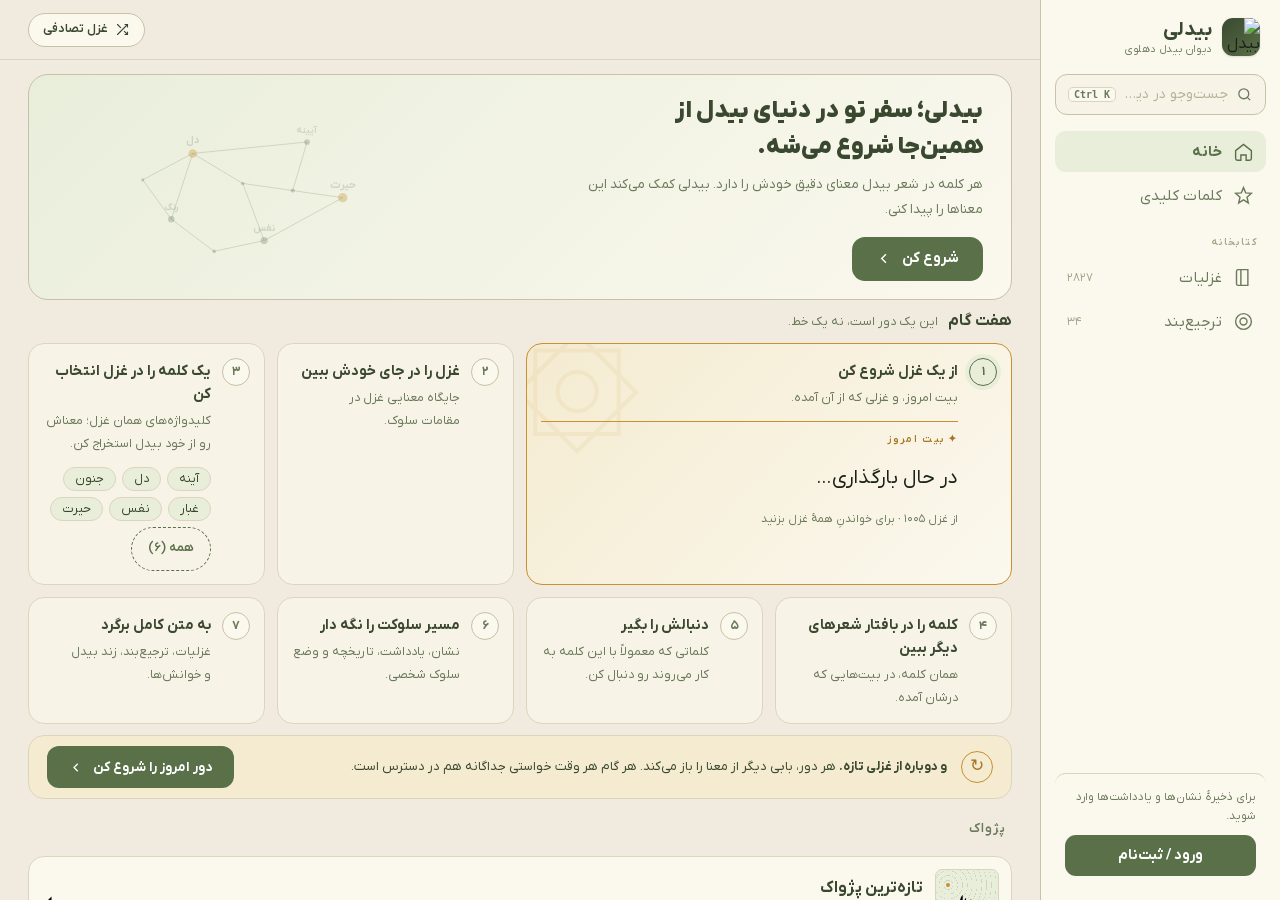
==== commit 832ad345: "deploy 20261028_124503" ====
--- a/frontend/index.html
+++ b/frontend/index.html
@@ -7,7 +7,7 @@
 <link rel="manifest" href="/manifest.json">
 <link rel="icon" href="/icons/icon-192.png">
 <meta name="theme-color" content="#4a5e3a">
-<meta name="deploy-version" content="20260929_013437">
+<meta name="deploy-version" content="20261028_124503">
 <meta name="mobile-web-app-capable" content="yes">
 <meta name="apple-mobile-web-app-capable" content="yes">
 <meta name="apple-mobile-web-app-status-bar-style" content="default">
@@ -4173,7 +4173,7 @@
     h+='</div>';
   }
 
-  h+='<div class="pr-foot fa">دیوان بیدل دهلوی · نسخه 2026.09.29</div>';
+  h+='<div class="pr-foot fa">دیوان بیدل دهلوی · نسخه 2026.10.28</div>';
   h+='</div>';
   ctEl.innerHTML=h; ctEl.scrollTop=0;
   _loadReadStat();
@@ -4286,7 +4286,7 @@
     '<svg viewBox="0 0 24 24"><circle cx="11" cy="11" r="7"/><path d="M16 16l4 4"/></svg>');
   h+='</div>';
 
-  h+='<div class="pr-foot fa">دیوان بیدل دهلوی · نسخه 2026.09.29</div>';
+  h+='<div class="pr-foot fa">دیوان بیدل دهلوی · نسخه 2026.10.28</div>';
   h+='</div>';
   ctEl.innerHTML=h; ctEl.scrollTop=0;
 }
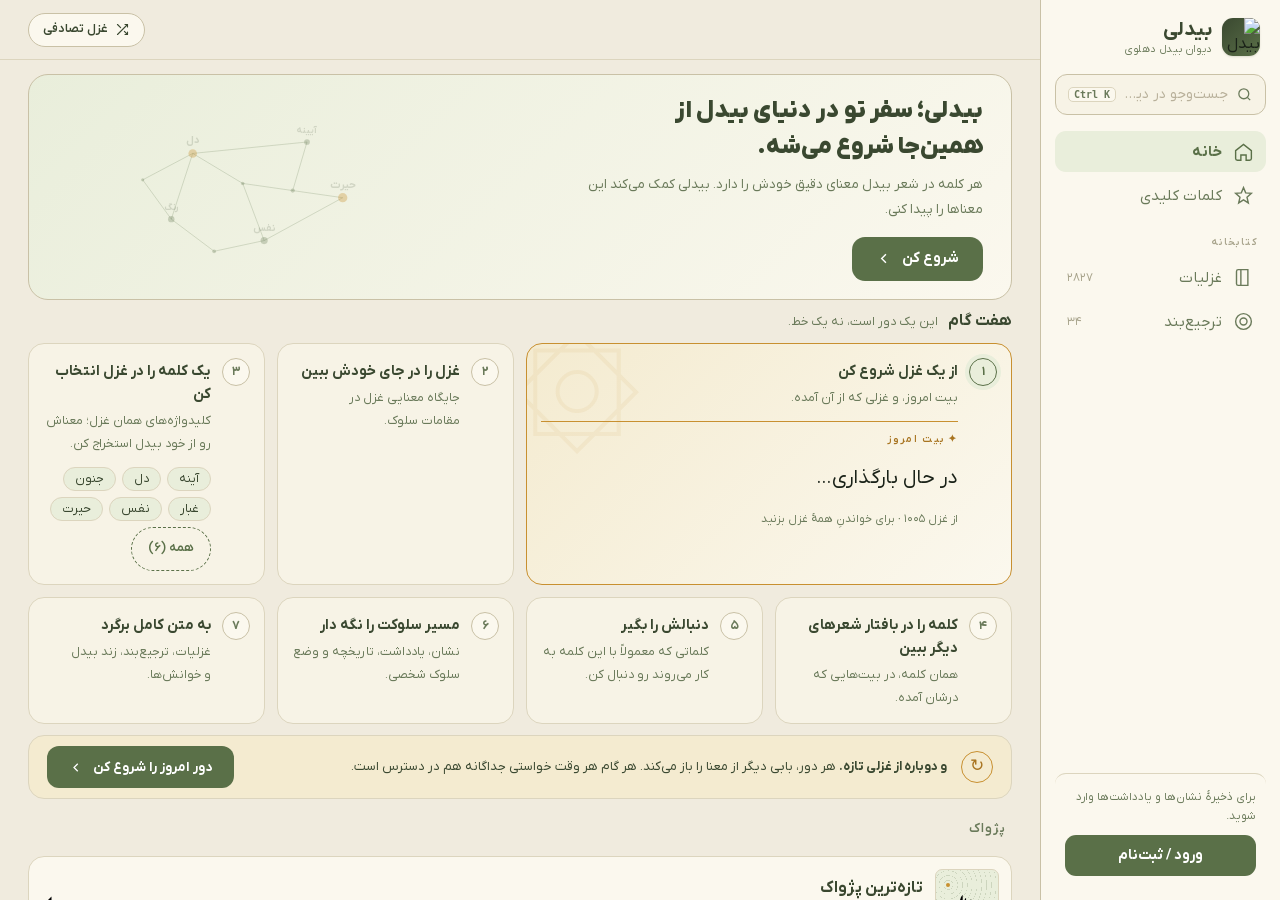
==== commit 608e3cba: "deploy 20261116_020948" ====
--- a/frontend/index.html
+++ b/frontend/index.html
@@ -7,7 +7,7 @@
 <link rel="manifest" href="/manifest.json">
 <link rel="icon" href="/icons/icon-192.png">
 <meta name="theme-color" content="#4a5e3a">
-<meta name="deploy-version" content="20261028_124503">
+<meta name="deploy-version" content="20261116_020948">
 <meta name="mobile-web-app-capable" content="yes">
 <meta name="apple-mobile-web-app-capable" content="yes">
 <meta name="apple-mobile-web-app-status-bar-style" content="default">
@@ -22,15 +22,15 @@
 <meta property="og:type" content="website">
 <meta property="og:site_name" content="دیوان بیدل دهلوی">
 <link rel="canonical" id="canonical-url" href="https://bideli.ir/">
-<link rel="preload" href="fonts/IRANYekanX-Regular.ttf" as="font" type="font/ttf" crossorigin>
-<link rel="preload" href="fonts/IRANYekanX-Bold.ttf" as="font" type="font/ttf" crossorigin>
+<link rel="preload" href="fonts/IRANYekanX-Regular.woff2" as="font" type="font/woff2" crossorigin>
+<link rel="preload" href="fonts/IRANYekanX-Bold.woff2" as="font" type="font/woff2" crossorigin>
 <style>
-@font-face{font-family:"IRANYekanX";src:url("fonts/IRANYekanX-Light.ttf") format("truetype");font-weight:300;font-style:normal;font-display:swap}
-@font-face{font-family:"IRANYekanX";src:url("fonts/IRANYekanX-Regular.ttf") format("truetype");font-weight:400;font-style:normal;font-display:swap}
-@font-face{font-family:"IRANYekanX";src:url("fonts/IRANYekanX-Medium.ttf") format("truetype");font-weight:500;font-style:normal;font-display:swap}
-@font-face{font-family:"IRANYekanX";src:url("fonts/IRANYekanX-DemiBold.ttf") format("truetype");font-weight:600;font-style:normal;font-display:swap}
-@font-face{font-family:"IRANYekanX";src:url("fonts/IRANYekanX-Bold.ttf") format("truetype");font-weight:700;font-style:normal;font-display:swap}
-@font-face{font-family:"IRANYekanX";src:url("fonts/IRANYekanX-Black.ttf") format("truetype");font-weight:900;font-style:normal;font-display:swap}
+@font-face{font-family:"IRANYekanX";src:url("fonts/IRANYekanX-Light.woff2") format("woff2"),url("fonts/IRANYekanX-Light.ttf") format("truetype");font-weight:300;font-style:normal;font-display:swap}
+@font-face{font-family:"IRANYekanX";src:url("fonts/IRANYekanX-Regular.woff2") format("woff2"),url("fonts/IRANYekanX-Regular.ttf") format("truetype");font-weight:400;font-style:normal;font-display:swap}
+@font-face{font-family:"IRANYekanX";src:url("fonts/IRANYekanX-Medium.woff2") format("woff2"),url("fonts/IRANYekanX-Medium.ttf") format("truetype");font-weight:500;font-style:normal;font-display:swap}
+@font-face{font-family:"IRANYekanX";src:url("fonts/IRANYekanX-DemiBold.woff2") format("woff2"),url("fonts/IRANYekanX-DemiBold.ttf") format("truetype");font-weight:600;font-style:normal;font-display:swap}
+@font-face{font-family:"IRANYekanX";src:url("fonts/IRANYekanX-Bold.woff2") format("woff2"),url("fonts/IRANYekanX-Bold.ttf") format("truetype");font-weight:700;font-style:normal;font-display:swap}
+@font-face{font-family:"IRANYekanX";src:url("fonts/IRANYekanX-Black.woff2") format("woff2"),url("fonts/IRANYekanX-Black.ttf") format("truetype");font-weight:900;font-style:normal;font-display:swap}
 </style>
 <style>
 *{box-sizing:border-box;margin:0;padding:0;-webkit-tap-highlight-color:transparent}
@@ -4173,7 +4173,7 @@
     h+='</div>';
   }
 
-  h+='<div class="pr-foot fa">دیوان بیدل دهلوی · نسخه 2026.10.28</div>';
+  h+='<div class="pr-foot fa">دیوان بیدل دهلوی · نسخه 2026.11.16</div>';
   h+='</div>';
   ctEl.innerHTML=h; ctEl.scrollTop=0;
   _loadReadStat();
@@ -4286,7 +4286,7 @@
     '<svg viewBox="0 0 24 24"><circle cx="11" cy="11" r="7"/><path d="M16 16l4 4"/></svg>');
   h+='</div>';
 
-  h+='<div class="pr-foot fa">دیوان بیدل دهلوی · نسخه 2026.10.28</div>';
+  h+='<div class="pr-foot fa">دیوان بیدل دهلوی · نسخه 2026.11.16</div>';
   h+='</div>';
   ctEl.innerHTML=h; ctEl.scrollTop=0;
 }
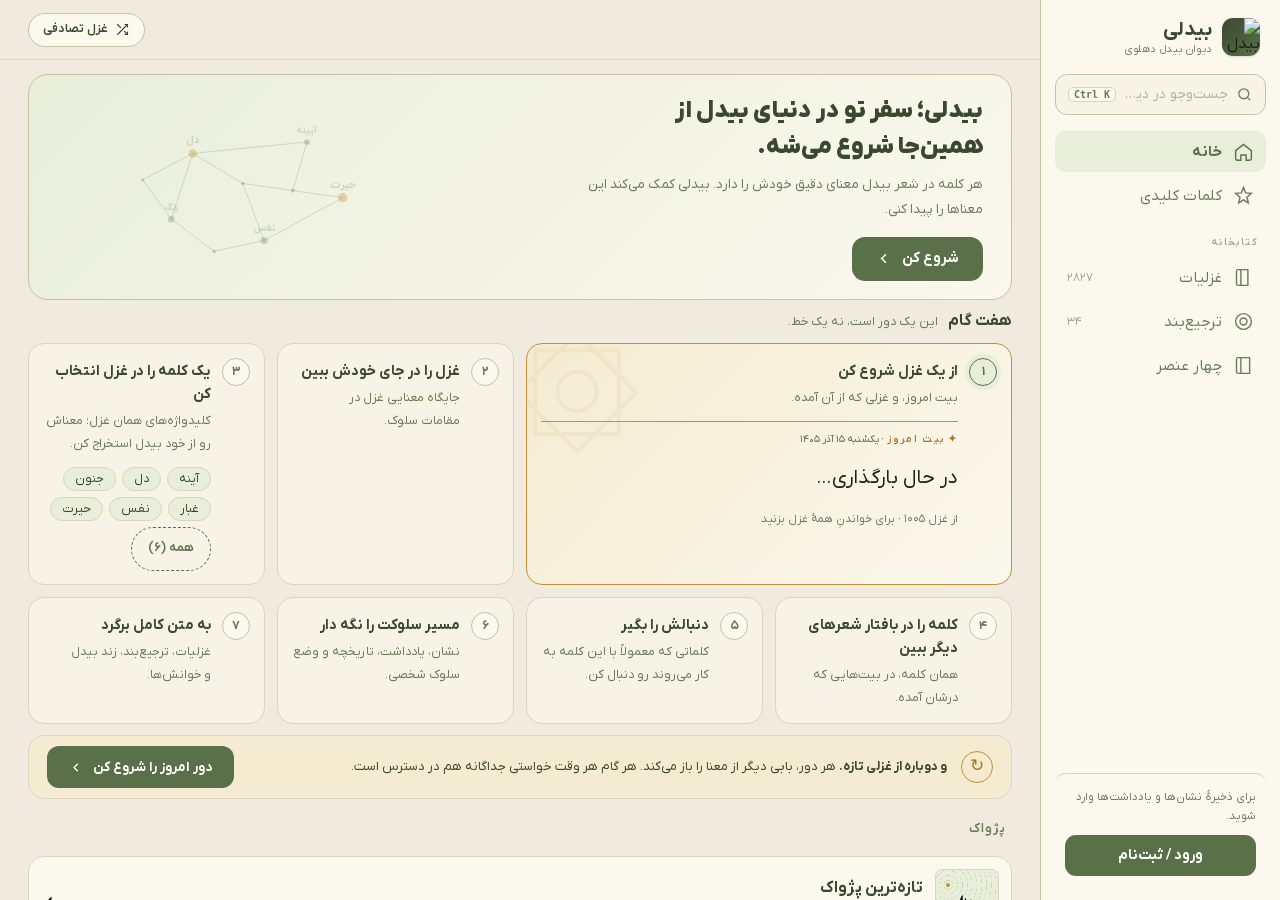
==== commit fd87a855: "deploy 20261120_024755" ====
--- a/frontend/index.html
+++ b/frontend/index.html
@@ -3,25 +3,45 @@
 <head>
 <meta charset="UTF-8">
 <meta name="viewport" content="width=device-width,initial-scale=1,maximum-scale=1">
-<title>بیدلی</title>
+<title>بیدل دهلوی | دیوان، زندگینامه (چهار عنصر)، واژه‌نامه و خوانش‌ها | بیدلی</title>
 <link rel="manifest" href="/manifest.json">
 <link rel="icon" href="/icons/icon-192.png">
 <meta name="theme-color" content="#4a5e3a">
-<meta name="deploy-version" content="20261116_020948">
+<meta name="deploy-version" content="20261120_024755">
 <meta name="mobile-web-app-capable" content="yes">
 <meta name="apple-mobile-web-app-capable" content="yes">
 <meta name="apple-mobile-web-app-status-bar-style" content="default">
 <meta name="apple-mobile-web-app-title" content="بیدل">
 <meta name="google-site-verification" content="CjGisdAuB7c4W_Pj5hvO09zTtRI5IujRRe2H1K4t39Y" />
 <link rel="apple-touch-icon" href="/icons/icon-192.png">
-<meta name="description" content="دیوان کامل بیدل دهلوی شامل ۲۸۲۷ غزل، ترجیع‌بند، زند بیدل و خوانش‌های تفسیری، به‌همراه واژه‌نامهٔ کلمات کلیدی">
-<meta name="keywords" content="بیدل دهلوی, دیوان بیدل, غزلیات بیدل, ترجیع‌بند بیدل, ترجیع‌بند حیرت, زند بیدل, شروین وکیلی, خوانش ترجیع‌بند, واژگان کلیدی بیدل, شعر فارسی, شعر هندی">
-<meta property="og:title" content="دیوان بیدل دهلوی">
-<meta property="og:description" content="دیوان کامل بیدل دهلوی شامل ۲۸۲۷ غزل، ترجیع‌بند، زند بیدل و خوانش‌های تفسیری، به‌همراه واژه‌نامهٔ کلمات کلیدی">
-<meta property="og:url" content="">
+<meta name="description" content="بیدلی، پایگاه جامع بیدل دهلوی: دیوان کامل ۲۸۲۷ غزل، ترجیع‌بند حیرت، بازنویسی خودزندگینامهٔ بیدل (چهار عنصر)، زند بیدل، خوانش‌های تفسیری، واژه‌نامهٔ ۲۲۲ واژه و پژواک‌ها.">
+<meta name="keywords" content="بیدل دهلوی, دیوان بیدل, زندگینامه بیدل, چهار عنصر, خودزندگینامه بیدل, غزلیات بیدل, ترجیع‌بند بیدل, ترجیع‌بند حیرت, زند بیدل, شروین وکیلی, خوانش ترجیع‌بند, واژگان کلیدی بیدل, شعر فارسی, شعر هندی">
+<meta property="og:title" content="بیدل دهلوی | دیوان، زندگینامه، واژه‌نامه و خوانش‌ها">
+<meta property="og:description" content="بیدلی، پایگاه جامع بیدل دهلوی: دیوان کامل ۲۸۲۷ غزل، ترجیع‌بند حیرت، بازنویسی خودزندگینامهٔ بیدل (چهار عنصر)، زند بیدل، خوانش‌های تفسیری، واژه‌نامهٔ ۲۲۲ واژه و پژواک‌ها.">
+<meta property="og:url" content="https://bideli.ir/">
 <meta property="og:type" content="website">
-<meta property="og:site_name" content="دیوان بیدل دهلوی">
+<meta property="og:site_name" content="بیدلی">
+<meta property="og:image" content="https://bideli.ir/assets/logo-lockup.png">
+<meta property="og:image:width" content="1260">
+<meta property="og:image:height" content="1260">
+<meta property="og:locale" content="fa_IR">
+<meta property="og:locale:alternate" content="en_US">
+<meta property="og:locale:alternate" content="hi_IN">
+<meta name="twitter:card" content="summary_large_image">
+<meta name="twitter:title" content="بیدل دهلوی | دیوان، زندگینامه، واژه‌نامه و خوانش‌ها">
+<meta name="twitter:description" content="بیدلی، پایگاه جامع بیدل دهلوی: دیوان کامل ۲۸۲۷ غزل، چهار عنصر (خودزندگینامه)، زند بیدل، خوانش‌ها و واژه‌نامهٔ ۲۲۲ واژه.">
+<meta name="twitter:image" content="https://bideli.ir/assets/logo-lockup.png">
 <link rel="canonical" id="canonical-url" href="https://bideli.ir/">
+<link rel="alternate" hreflang="fa" href="https://bideli.ir/">
+<link rel="alternate" hreflang="en" href="https://bideli.ir/en/">
+<link rel="alternate" hreflang="hi" href="https://bideli.ir/hi/">
+<link rel="alternate" hreflang="x-default" href="https://bideli.ir/">
+<script type="application/ld+json">
+{"@context":"https://schema.org","@graph":[
+ {"@type":"WebSite","@id":"https://bideli.ir/#website","name":"بیدلی","alternateName":"دیوان بیدل دهلوی","url":"https://bideli.ir/","inLanguage":"fa"},
+ {"@type":"Person","@id":"https://bideli.ir/bidel-dehlavi#person","name":"بیدل دهلوی","alternateName":["ابوالمعانی میرزا عبدالقادر بیدل","Abdul-Qādir Bēdil"],"url":"https://bideli.ir/bidel-dehlavi","sameAs":["https://fa.wikipedia.org/wiki/%D8%A8%DB%8C%D8%AF%D9%84_%D8%AF%D9%87%D9%84%D9%88%DB%8C","https://www.wikidata.org/wiki/Q2355593"]}
+]}
+</script>
 <link rel="preload" href="fonts/IRANYekanX-Regular.woff2" as="font" type="font/woff2" crossorigin>
 <link rel="preload" href="fonts/IRANYekanX-Bold.woff2" as="font" type="font/woff2" crossorigin>
 <style>
@@ -86,9 +106,14 @@
 .subnav button:disabled{opacity:.3}
 
 /* ─── MAIN CONTENT ─────────────────────────── */
-.ct{flex:1;overflow-y:auto;padding:16px 14px calc(80px + env(safe-area-inset-bottom));scroll-behavior:smooth}
+.ct{flex:1;overflow-y:auto;padding:16px 14px calc(80px + env(safe-area-inset-bottom));scroll-behavior:smooth;overscroll-behavior-y:contain}
 .ct::-webkit-scrollbar{width:4px}
 .ct::-webkit-scrollbar-thumb{background:var(--vf);border-radius:99px}
+/* ─── PULL TO REFRESH (خانه) ─── */
+.ptr{position:fixed;top:10px;left:50%;z-index:9000;display:flex;align-items:center;gap:8px;background:var(--sf2);border:1px solid var(--br);color:var(--mu);padding:8px 15px;border-radius:99px;font-size:12px;font-family:"IRANYekanX",sans-serif;box-shadow:0 8px 24px rgba(0,0,0,.18);opacity:0;pointer-events:none;transform:translate(-50%,-70px);transition:opacity .18s ease}
+.ptr-ic{display:inline-flex;color:var(--sa2);font-size:15px;line-height:1}
+.ptr.spin .ptr-ic{animation:ptr-spin .8s linear infinite}
+@keyframes ptr-spin{to{transform:rotate(360deg)}}
 .ct::-webkit-scrollbar-track{background:transparent}
 
 /* ─── BOTTOM NAV ───────────────────────────── */
@@ -142,6 +167,20 @@
 .continue-sub{font-size:13px;color:var(--mu);line-height:1.7}
 .continue-bar{margin-top:10px;height:3px;background:var(--ik);border-radius:99px;overflow:hidden}
 .continue-bar-fill{height:100%;background:linear-gradient(90deg,var(--gl),var(--go));border-radius:99px}
+
+/* about bidel */
+.ab{display:block;position:relative;overflow:hidden;background:var(--sf2);border:1px solid var(--br);border-radius:18px;padding:20px 18px 16px;margin:22px 0 24px;color:inherit;text-decoration:none;transition:border-color .15s,background .15s}
+.ab:hover{border-color:var(--go);background:var(--sf)}
+.ab:active{transform:scale(.995)}
+.ab-eb{font-size:11.5px;color:var(--go);font-weight:700;letter-spacing:.06em}
+.ab-t{font-size:22px;font-weight:800;color:var(--tx);margin:4px 0 0;line-height:1.5}
+.ab-sub{font-size:12px;color:var(--mu);margin-bottom:10px}
+.ab-lead{font-size:14px;line-height:1.95;color:var(--tx2);margin:0 0 14px;text-wrap:pretty}
+.ab-facts{display:flex;flex-wrap:wrap;gap:6px;margin-bottom:14px}
+.ab-facts span{font-size:11.5px;color:var(--tx2);background:var(--gh);border-radius:99px;padding:3px 10px}
+.ab-cta{display:flex;align-items:center;justify-content:space-between;gap:10px;border-top:1px solid var(--br2);padding-top:12px;font-size:13.5px;font-weight:700;color:var(--go)}
+.ab-cta svg{width:16px;height:16px;stroke:currentColor;fill:none;stroke-width:1.8}
+.home-desk .ab{margin:0}
 
 .verse-card{background:linear-gradient(135deg,var(--sah),var(--sf));border:1px solid var(--sa);border-radius:16px;padding:18px 18px 14px;margin-bottom:18px;position:relative;overflow:hidden;cursor:pointer}
 .verse-card::before{content:'۞';position:absolute;top:-10px;right:-10px;font-size:90px;color:var(--sa);opacity:0.08;font-family:serif;line-height:1}
@@ -223,6 +262,7 @@
 .cyc-verse{position:relative;background:linear-gradient(135deg,var(--sah),var(--sf));border:1px solid var(--sa);border-radius:18px;padding:22px 20px 18px;margin:14px -45px 0 -31px;overflow:hidden}
 .cyc-verse::before{content:'۞';position:absolute;top:-10px;right:-10px;font-size:100px;color:var(--sa);opacity:.09;font-family:serif;line-height:1}
 .cyc-verse-tag{position:relative;font-size:10px;color:var(--sa2);letter-spacing:.16em;font-weight:600;margin-bottom:13px}
+.cyc-verse-date{color:var(--mu);letter-spacing:0;font-weight:500;white-space:nowrap}
 .cyc-verse-m1{position:relative;font-size:20px;color:var(--tx);line-height:2.1}
 .cyc-verse-m2{position:relative;font-size:20px;color:var(--mu);line-height:2.1;text-align:left}
 .cyc-verse-m1.long,.cyc-verse-m2.long{text-align:center;text-wrap:balance;max-width:29ch;margin-inline:auto}
@@ -350,6 +390,21 @@
 .zsec-nav-btn{flex:1;background:var(--sf);border:1px solid var(--br);color:var(--gd);border-radius:12px;padding:13px 10px;font-family:"IRANYekanX",sans-serif;font-size:13.5px;font-weight:700;cursor:pointer;transition:border-color .15s,background .15s}
 .zsec-nav-btn:hover{border-color:var(--go);background:var(--sf2)}
 .zsec-nav-btn:disabled{opacity:.4;cursor:default;pointer-events:none}
+/* ─── کتاب چهار عنصر (بازنویسی) ─── */
+.ch-book{white-space:normal}
+.ch-book p{margin:0 0 16px}
+.ch-book h3{font-size:18px;color:var(--gd);font-weight:700;margin:28px 0 12px;line-height:1.7}
+.ch-book h4{font-size:15.5px;color:var(--sa2);font-weight:700;margin:20px 0 9px;line-height:1.8}
+.ch-book h5{font-size:14px;color:var(--sa2);font-weight:700;margin:16px 0 7px;line-height:1.8}
+.ch-part{font-size:13px;color:var(--sa2);font-weight:700;letter-spacing:.04em;margin:16px 4px 8px;padding-top:12px;border-top:1px solid var(--br2)}
+.ch-part:first-child{margin-top:0;padding-top:0;border-top:none}
+.ch-book blockquote{margin:16px 0;padding:12px 16px;border-right:2px solid var(--sa);background:var(--sah);border-radius:10px;font-size:14.5px;line-height:2.15;color:var(--tx2)}
+.ch-book blockquote strong{color:var(--sa2)}
+.ch-book blockquote em{color:var(--mu);font-style:normal;font-size:13.5px}
+.ch-book hr{border:none;border-top:1px solid var(--br2);margin:22px 0}
+.ch-book ul{margin:0 0 16px;padding-right:22px}
+.ch-book li{margin-bottom:7px}
+.ch-book strong{color:var(--gd)}
 
 /* ─── POEM (ghazal/terjee reading) ──────── */
 .pm{animation:fu .25s ease}
@@ -449,12 +504,12 @@
 /* هنگام اسکرول به پایین در موبایل فقط همین نوار جمع می‌شود؛ هدر صفحه دست‌نخورده می‌ماند */
 .search-input-wrap.sr-bar-hide{max-height:0;min-height:0;opacity:0;margin-bottom:0;border-color:transparent;pointer-events:none}
 .search-icon{color:var(--mu);font-size:18px;margin-left:8px}
-.search-input-wrap input{flex:1;background:transparent;border:none;outline:none;color:var(--tx);font-family:"IRANYekanX",sans-serif;font-size:18px;padding:14px 0;text-align:right}
+.search-input-wrap input{flex:1;min-width:0;background:transparent;border:none;outline:none;color:var(--tx);font-family:"IRANYekanX",sans-serif;font-size:18px;padding:14px 0;text-align:right}
 .search-input-wrap input::placeholder{color:var(--vf);font-size:15px}
 .search-input-wrap input::-webkit-search-cancel-button{-webkit-appearance:none}
-/* ضربدر پاک‌کردن — فقط وقتی چیزی نوشته شده باشد. در RTL انتهای ردیف سمت چپ است. */
-.search-clear{display:none;align-items:center;background:transparent;border:none;color:var(--vf);font-size:17px;line-height:1;cursor:pointer;padding:6px;margin-inline-start:6px;border-radius:99px}
-.search-clear.show{display:flex}
+/* ضربدر پاک‌کردن — جای آن همیشه رزرو است تا با ظاهر شدن، اینپوت جابه‌جا («بپرد») نشود. */
+.search-clear{display:flex;align-items:center;background:transparent;border:none;color:var(--vf);font-size:17px;line-height:1;cursor:pointer;padding:6px;margin-inline-start:6px;border-radius:99px;visibility:hidden;opacity:0;pointer-events:none;transition:opacity .12s ease}
+.search-clear.show{visibility:visible;opacity:1;pointer-events:auto}
 .search-clear:hover{color:var(--mu);background:var(--ik)}
 .search-hints{margin-bottom:8px;padding:8px 4px 12px;border-bottom:1px dashed var(--br2)}
 .search-hint{font-size:13px;color:var(--mu);font-family:"IRANYekanX",sans-serif;line-height:1.9}
@@ -1638,6 +1693,7 @@
     <div class="dsb-nav">
       <div class="dsb-item" data-dnav="ghazals"><svg viewBox="0 0 24 24"><path d="M4 5a2 2 0 0 1 2-2h11v18H6a2 2 0 0 1-2-2zM9 3v18"/></svg>غزلیات<span class="n fa" id="dsb-n-gh"></span></div>
       <div class="dsb-item" data-dnav="terjee"><svg viewBox="0 0 24 24"><circle cx="12" cy="12" r="9"/><circle cx="12" cy="12" r="4"/></svg>ترجیع‌بند<span class="n fa" id="dsb-n-tr"></span></div>
+      <div class="dsb-item" id="dsb-item-chahar" data-dnav="chahar"><svg viewBox="0 0 24 24"><path d="M4 5a2 2 0 0 1 2-2h13v18H6a2 2 0 0 1-2-2z"/><path d="M9 3v18"/></svg>چهار عنصر</div>
       <div class="dsb-item" id="dsb-item-zand" data-dnav="zand"><svg viewBox="0 0 24 24"><path d="M5 4h11a3 3 0 0 1 3 3v13H8a3 3 0 0 1-3-3z"/><path d="M5 17a3 3 0 0 1 3-3h11"/></svg>زَند بیدل</div>
       <div class="dsb-item" id="dsb-item-khanesh" data-dnav="khanesh"><svg viewBox="0 0 24 24"><rect x="4" y="3" width="16" height="18" rx="2"/><path d="M8 8h8M8 12h8M8 16h5"/></svg>خوانش‌ها</div>
     </div>
@@ -1950,6 +2006,7 @@
     <div class="wls-b" id="wls-couplet"></div>
     <div class="wls-g"><div class="wls-gh">واژه</div>
       <button type="button" data-wact="app"><svg viewBox="0 0 24 24"><circle cx="11" cy="11" r="7"/><path d="M16 16l4 4"/></svg><span>جستجو در بیدلی</span></button>
+      <button type="button" data-wact="abadis"><svg viewBox="0 0 24 24"><path d="M4 5a2 2 0 0 1 2-2h13v18H6a2 2 0 0 1-2-2z"/><path d="M9 3v18"/></svg><span>جستجو در آبادیس</span><small>↗</small></button>
       <button type="button" data-wact="google"><svg viewBox="0 0 24 24"><path d="M20 12a8 8 0 1 1-2.3-5.6"/><path d="M20 12h-8"/></svg><span>جستجو در گوگل</span><small>↗</small></button>
     </div>
     <div class="wls-g"><div class="wls-gh">بیت</div>
@@ -2435,10 +2492,10 @@
     keywords: kws.map((w,i)=>({id:i+1, word:w})),
   };
 }
-async function apiFetch(url){
+async function apiFetch(url, opts){
   if(MOCK_MODE) return _mockResolve(url);
   try{
-    const r = await fetch(url);
+    const r = await fetch(url, opts);
     if(!r.ok) throw new Error('bad');
     return await r.json();
   }catch(e){ MOCK_MODE = true; return _mockResolve(url); }
@@ -2478,6 +2535,13 @@
 function setToken(t){if(t)localStorage.setItem('bidel_token',t);else localStorage.removeItem('bidel_token')}
 function authHeaders(){return{'Authorization':'Bearer '+getToken(),'Content-Type':'application/json'}}
 function isAuthed(){return !!_user}
+function userFullName(){
+  if(!_user) return '';
+  return String(_user.name || _user.username || '').trim();
+}
+function userFullNameHtml(){
+  return userFullName().replace(/&/g,'&amp;').replace(/</g,'&lt;').replace(/>/g,'&gt;').replace(/"/g,'&quot;');
+}
 
 // ─── SEARCH HISTORY (localStorage) ──────
 const SRCH_HIST_KEY='bidel_search_history', SRCH_HIST_MAX=10;
@@ -2532,12 +2596,28 @@
   updateProfileBadge();
   refreshNav();
 }
+// تمدید نشست لغزان: حداکثر روزی یک‌بار، بی‌صدا
+async function _maybeRefreshSession(token) {
+  try {
+    const last = +localStorage.getItem('bidel_token_refreshed') || 0;
+    if (Date.now() - last < 24*3600*1000) return;
+    const rr = await fetch(API_URL + '/auth/refresh', { method: 'POST', headers: { 'Authorization': 'Bearer ' + token } });
+    if (rr.ok) {
+      const j = await rr.json();
+      if (j.access_token) setToken(j.access_token);
+      localStorage.setItem('bidel_token_refreshed', String(Date.now()));
+    }
+  } catch(e) {}
+}
 async function _loadUser() {
   const token = getToken();
   if (!token) return;
   try {
     const resp = await fetch(API_URL + '/auth/me', { headers: { 'Authorization': 'Bearer ' + token } });
-    if (resp.ok) { _saveUser(await resp.json()); }
+    if (resp.ok) {
+      _saveUser(await resp.json());
+      _maybeRefreshSession(token);
+    }
     else if (resp.status === 401) { setToken(null); _saveUser(null); }
   } catch(e) {}
   await loadUserData();
@@ -2547,7 +2627,7 @@
   setToken(accessToken);
   try {
     const meR = await fetch(API_URL + '/auth/me', { headers: { 'Authorization': 'Bearer ' + accessToken } });
-    if (meR.ok) { const u = await meR.json(); _saveUser({username:u.username, email:u.email||'', phone:u.phone||''}); }
+    if (meR.ok) { const u = await meR.json(); _saveUser({username:u.username, name:u.name||'', email:u.email||'', phone:u.phone||''}); }
   } catch(e) {}
   hideAuthModal();
   await loadUserData();
@@ -2613,6 +2693,7 @@
     fetch(API_URL+'/notes',{headers:{'Authorization':'Bearer '+token}})
   ]);
   if(rb.status===401||rn.status===401){setToken(null);_saveUser(null);return;}
+  _maybeRefreshSession(token);
   const bmsArr=await rb.json(), ntsArr=await rn.json();
   const _toFetch={};
   for(const b of bmsArr) _toFetch[b.poem_type+'_'+b.poem_id]=b;
@@ -2673,7 +2754,7 @@
 
 // ─── DESKTOP SIDEBAR ─────────────────────
 // نوار کناره فقط بالای ۱۰۲۴ پیکسل دیده می‌شود؛ همان مسیرهای نوار پایین را می‌زند.
-const DSB_ROUTES={home:'/',bm:'/bookmarks',profile:'/profile',ghazals:'/ghazals',terjee:'/terjee',zand:'/zand',khanesh:'/khanesh',keywords:'/keywords'};
+const DSB_ROUTES={home:'/',bm:'/bookmarks',profile:'/profile',ghazals:'/ghazals',terjee:'/terjee',chahar:'/chahar',zand:'/zand',khanesh:'/khanesh',keywords:'/keywords'};
 // کدام آیتم نوار کناره برای نمای فعلی روشن باشد
 function _dsbActiveKey(){
   switch(curView){
@@ -2685,6 +2766,7 @@
     case 'zsec': return 'zand';
     case 'kw': case 'kwd': return 'keywords';
     case 'khlist': case 'khd': return 'khanesh';
+    case 'chlist': case 'chsec': return 'chahar';
     case 'browse': return browseSub==='t'?'terjee':browseSub==='z'?'zand':'ghazals';
     default: return null;   // جست‌وجو: هیچ آیتمی روشن نیست، کادر جست‌وجو نشان داده می‌شود
   }
@@ -2698,6 +2780,7 @@
   });
   // آیتم‌های نیازمند ورود در حالت مهمان پنهان می‌شوند
   document.getElementById('dsb-item-bm').classList.toggle('hide', !_user);
+  document.getElementById('dsb-item-chahar').classList.toggle('hide', !!_user);
   document.getElementById('dsb-item-zand').classList.toggle('hide', !_user);
   document.getElementById('dsb-item-khanesh').classList.toggle('hide', !_user);
   const q=_lastSrch&&_lastSrch.query;
@@ -3013,16 +3096,25 @@
   const token=getToken();
   if(!slot||!token) return;
   try{
-    const resp=await fetch(API_URL+'/profile/soluk',{headers:{'Authorization':'Bearer '+token}});
+    const resp=await fetch(API_URL+'/profile/soluk',{headers:{'Authorization':'Bearer '+token},cache:'no-store'});
     if(!resp.ok) throw 0;
     slot.innerHTML=solukCardHtml(await resp.json());
   }catch(e){}
+}
+function todayFaLabel(){
+  try{
+    const parts=new Intl.DateTimeFormat('fa-IR-u-ca-persian',{weekday:'long',day:'numeric',month:'long',year:'numeric'}).formatToParts(new Date());
+    const get=t=>{ const p=parts.find(x=>x.type===t); return p?p.value:''; };
+    const out=[get('weekday'),get('day'),get('month'),get('year')].filter(Boolean).join(' ');
+    if(out) return out;
+  }catch(e){}
+  try{ return new Date().toLocaleDateString('fa-IR',{weekday:'long',day:'numeric',month:'long',year:'numeric'}); }catch(_){ return ''; }
 }
 function showHome(){
   curTab='home'; curView='home'; backStack=[];
   setBnActive('home'); setBack(false); hideSubnavs(); setNavHidden(false);
   setHeader('بیدلی','');
-  setMeta('دیوان کامل بیدل دهلوی', 'دیوان کامل بیدل دهلوی شامل ۲۸۲۷ غزل، ترجیع‌بند، زند بیدل و خوانش‌های تفسیری، به‌همراه واژه‌نامهٔ کلمات کلیدی');
+  setMeta('بیدل دهلوی | دیوان، زندگینامه، واژه‌نامه و خوانش‌ها', 'بیدلی، پایگاه جامع بیدل دهلوی: دیوان کامل ۲۸۲۷ غزل، ترجیع‌بند حیرت، بازنویسی خودزندگینامهٔ بیدل (چهار عنصر)، زند بیدل، خوانش‌های تفسیری، واژه‌نامهٔ ۲۲۲ واژه و پژواک‌ها.', 'بیدل دهلوی | دیوان، زندگینامه (چهار عنصر)، واژه‌نامه و خوانش‌ها | بیدلی');
   const desktop=_isDesktop();
   const dayNum = Math.floor(Date.now()/86400000) % TOT + 1;
   const vod = _verseOfDay;
@@ -3030,6 +3122,7 @@
   const vodText2 = vod ? (vod.text2||vod.couplet_text2||'') : '';
   const vodNum = vod ? (vod.ghazal_number||vod.poem_id||dayNum) : dayNum;
   const vodLong = Math.max(vodText1.length, vodText2.length) > 34;
+  const dateLabel = todayFaLabel();
   const topKw = _homeTopKw();
 
   // کلیدواژه‌های غزلِ امروز (برای گام ۳)
@@ -3057,7 +3150,7 @@
   STEPS.forEach(function(st,i){
     let body='<div class="cyc-bd"><div class="cyc-t">'+st.t+'</div><div class="cyc-s">'+st.s+'</div>';
     if(st.feat){
-      body+='<div class="cyc-verse"><div class="cyc-verse-tag fa">✦ بیت امروز</div>'
+      body+='<div class="cyc-verse"><div class="cyc-verse-tag fa">✦ بیت امروز'+(dateLabel?' <span class="cyc-verse-date">· '+dateLabel+'</span>':'')+'</div>'
         +'<div class="cyc-verse-m1'+(vodLong?' long':'')+'">'+(vodText1||'در حال بارگذاری…')+'</div>'
         +(vodText2?'<div class="cyc-verse-m2'+(vodLong?' long':'')+'">'+vodText2+'</div>':'')
         +'<div class="cyc-verse-from fa">از غزل '+toFa(vodNum)+' · برای خواندنِ همهٔ غزل بزنید</div></div>';
@@ -3074,6 +3167,14 @@
   const kwStrip=topKw.map(function(k){
     return '<div class="kw-strip-card" data-kwword="'+k.word+'"><div class="kw-strip-tag">کلمه</div><div class="kw-strip-word">'+k.word+'</div><div class="kw-strip-n">'+toFa(k.count)+' بار</div></div>';
   }).join('');
+  const aboutCard = '<a class="ab" href="/bidel-dehlavi">'
+    +'<div class="ab-eb fa">درباره بیدل</div>'
+    +'<div class="ab-t">بیدل دهلوی</div>'
+    +'<div class="ab-sub fa">ابوالمعانی میرزا عبدالقادر بیدل · ۱۰۵۴–۱۱۳۳ ق</div>'
+    +'<p class="ab-lead">بیدل را بزرگ‌ترین شاعر «سبک هندی» و از دشوارترین و ژرف‌ترین شاعران زبان فارسی می‌دانند.</p>'
+    +'<div class="ab-facts fa"><span>عظیم‌آباد ← دهلی</span><span>سبک هندی</span><span>حدود ۱۴۷ هزار بیت</span></div>'
+    +'<div class="ab-cta"><span>زندگی، گاه‌شمار و آثار</span><svg viewBox="0 0 24 24"><path d="M14 6l-6 6 6 6"/></svg></div>'
+    +'</a>';
 
   let h = '<div class="home '+(desktop?'home-desk':'home-mob')+'">';
 
@@ -3097,6 +3198,8 @@
       +'<button class="turn-cta" data-go="ghazal" data-n="'+vodNum+'"><span>دور امروز را شروع کن</span>'+arrow+'</button></div>';
     // پژواک
     h += '<div id="home-pj-slot">'+(isAuthed()?'<div class="ghost" style="height:150px">در حال بارگذاری پژواک…</div>':pjHomeTeaserHTML())+'</div>';
+    // درباره بیدل
+    h += aboutCard;
     // دو ستون پایین
     h += '<div class="dual">';
     h += '<div><div class="sec-h"><span class="sec-t">کلمات کلیدی امروز</span></div><div class="kw-row">'+kwCards('کلمه')+'</div></div>';
@@ -3122,6 +3225,8 @@
     // کلمات کلیدی امروز
     h += '<div class="section-h fa">کلمات کلیدی امروز</div>';
     h += '<div class="kw-strip">'+kwStrip+'</div>';
+    // درباره بیدل
+    h += aboutCard;
     // دسترسی سریع
     h += '<div class="section-h fa">دسترسی سریع</div>';
     h += '<div class="qa">'
@@ -3164,9 +3269,11 @@
   setHeader('کتابخانه','متن کاملِ دیوان');
   setMeta('کتابخانه','متن کاملِ دیوان بیدل دهلوی');
   const items = [
+    {k:'kw', t:'کلمات کلیدی', s:'۲۲۲ واژه · واژه‌نامهٔ دیوان', d:'واژگان کلیدی و پربسامدِ دیوان، به‌همراه معنی و بسامد هر واژه.'},
     {k:'g', t:'غزلیات', s:'۲۸۲۷ غزل', d:'متن کاملِ غزلیات بیدل دهلوی.'},
     {k:'t', t:'ترجیع‌بند', s:'۳۴ بند · حیرت', d:'ترجیع‌بندِ حیرت، بند به بند.'},
     {k:'z', t:'زند بیدل', s:'شرح شروین وکیلی', d:'شرح و تحلیلِ سراسرِ دیوان.'},
+    {k:'ch', t:'چهار عنصر', s:'بازنویسی خودزندگینامه · فصل‌به‌فصل', d:'خودزندگینامهٔ بیدل دهلوی، بازنویسی‌شده به فارسی امروز.'},
     {k:'kh', t:'خوانش‌ها', s:'تفسیر و شرحِ ترجیع‌بند', d:'خوانش‌های تفسیری، بند به بند.'},
     {k:'pj', t:'پژواک‌ها', s:'آثار الهام‌گرفته از بیدل', d:'سروده، آهنگ و ویدیوهایی که از شعر بیدل الهام گرفته‌اند.'}
   ];
@@ -3276,7 +3383,7 @@
 }
 
 // ─── WORD LONG-PRESS SHEET (موبایل) ──────
-// نگه‌داشتن انگشت روی یک کلمه در بیت → هایلایت کلمه + باتم‌شیتِ «جستجو در بیدلی / گوگل / پرسش از Google AI»
+// نگه‌داشتن انگشت روی یک کلمه در بیت → هایلایت کلمه + باتم‌شیتِ «جستجو در بیدلی / آبادیس / گوگل / پرسش از Google AI»
 (function(){
   const WLP_HOLD_MS=480, WLP_MOVE_TOL=8;
   const WLP_BOUNDARY=/[\s،؛؟.,«»…"'!:()\-]/;
@@ -3418,6 +3525,9 @@
   function searchGoogle(word){
     window.open('https://www.google.com/search?q='+encodeURIComponent(word), '_blank', 'noopener');
   }
+  function searchAbadis(word){
+    window.open('https://abadis.ir/fatofa/'+encodeURIComponent(word)+'/', '_blank', 'noopener');
+  }
   function askGoogleAI(m1, m2){
     const q='بیدل دهلوی: '+m1+(m2?' / '+m2:'');
     window.open('https://www.google.com/search?udm=50&q='+encodeURIComponent(q), '_blank', 'noopener');
@@ -3464,12 +3574,95 @@
     const {word,m1,m2}=state, act=btn.dataset.wact;
     closeSheet();
     if(act==='app') searchInApp(word);
+    else if(act==='abadis') searchAbadis(word);
     else if(act==='google') searchGoogle(word);
     else if(act==='ai') askGoogleAI(m1,m2);
   });
   document.getElementById('word-sheet-bg').addEventListener('click', e=>{
     if(e.target.id==='word-sheet-bg') closeSheet();
   });
+})();
+
+// ─── PULL TO REFRESH (صفحهٔ خانه) ─────────
+(function(){
+  const THRESHOLD=72, MAX=112, WHEEL_THRESHOLD=160, WHEEL_IDLE=700;
+  const ind=document.createElement('div');
+  ind.className='ptr'; ind.id='ptr';
+  ind.innerHTML='<span class="ptr-ic">↻</span><span class="ptr-tx">برای تازه‌سازی بکشید</span>';
+  document.body.appendChild(ind);
+  const ic=ind.querySelector('.ptr-ic'), tx=ind.querySelector('.ptr-tx');
+  let startY=null, pull=0, armed=false, busy=false;
+  let wheelAcc=0, wheelTimer=null;
+
+  function setPull(d){
+    pull=Math.max(0,Math.min(MAX,d));
+    if(pull<=0){ ind.style.opacity='0'; ind.style.transform='translate(-50%,-70px)'; ic.style.transform=''; return; }
+    const prog=Math.min(1,pull/THRESHOLD);
+    armed=pull>=THRESHOLD;
+    ind.style.opacity=String(0.25+0.75*prog);
+    ind.style.transform='translate(-50%,'+(pull-70)+'px)';
+    ic.style.transform='rotate('+(pull*3)+'deg)';
+    tx.textContent=armed?'برای تازه‌سازی رها کنید':'برای تازه‌سازی بکشید';
+  }
+  function reset(){
+    startY=null; pull=0; armed=false;
+    ind.classList.remove('spin');
+    ind.style.opacity='0';
+    ind.style.transform='translate(-50%,-70px)';
+    ic.style.transform='';
+  }
+  async function doRefresh(){
+    if(busy) return;
+    busy=true;
+    ind.classList.add('spin');
+    ind.style.opacity='1';
+    ind.style.transform='translate(-50%,8px)';
+    tx.textContent='در حال تازه‌سازی…';
+    try{
+      _verseOfDay=null;
+      await Promise.all([loadAllKeywords(), loadFeaturedKeywords(), loadVerseOfDay()]);
+      if(curView==='home') showHome();
+    }catch(e){}
+    setTimeout(()=>{ reset(); busy=false; }, 300);
+  }
+  function atTop(){ return ctEl.scrollTop<=0; }
+
+  ctEl.addEventListener('touchstart', e=>{
+    if(curView!=='home'||busy) return;
+    if(e.touches.length!==1||!atTop()){ startY=null; return; }
+    startY=e.touches[0].clientY; armed=false;
+  }, {passive:true});
+
+  ctEl.addEventListener('touchmove', e=>{
+    if(startY==null||busy) return;
+    if(!atTop()){ startY=null; setPull(0); return; }
+    const dy=e.touches[0].clientY-startY;
+    if(dy<=0){ setPull(0); return; }
+    if(e.cancelable) e.preventDefault();
+    setPull(dy);
+  }, {passive:false});
+
+  ctEl.addEventListener('touchend', ()=>{
+    if(startY==null||busy) return;
+    startY=null;
+    if(armed) doRefresh(); else reset();
+  });
+  ctEl.addEventListener('touchcancel', ()=>{ if(startY!=null){ startY=null; if(!busy) reset(); } });
+
+  // دسکتاپ: چرخاندن رو به بالا در حالی که بالای صفحه هستیم
+  ctEl.addEventListener('wheel', e=>{
+    if(curView!=='home'||busy||!_isDesktop()) return;
+    if(!atTop()||e.deltaY>=0){ wheelAcc=0; return; }
+    wheelAcc+=Math.abs(e.deltaY);
+    if(wheelAcc>=WHEEL_THRESHOLD){
+      wheelAcc=0;
+      if(wheelTimer){ clearTimeout(wheelTimer); wheelTimer=null; }
+      doRefresh();
+      return;
+    }
+    if(wheelTimer) clearTimeout(wheelTimer);
+    wheelTimer=setTimeout(()=>{ wheelAcc=0; wheelTimer=null; }, WHEEL_IDLE);
+  }, {passive:true});
 })();
 
 // دکمه‌های قبلی/بعدی داخل .pmeta — فقط روی دسکتاپ دیده می‌شوند (روی موبایل نوار subnav این کار را می‌کند)
@@ -3618,6 +3811,51 @@
   ctEl.innerHTML=h; ctEl.scrollTop=0;
 }
 
+// ─── CHAHAR ONSOR (بازنویسی خودزندگینامه) ──
+async function showChaharList(){
+  curTab='browse'; curView='chlist'; backStack=[];
+  setBnActive('browse'); setBack(true); hideSubnavs(); setNavHidden(false);
+  setHeader('چهار عنصر','بازنویسی خودزندگینامهٔ بیدل دهلوی');
+  setMeta('چهار عنصر','بازنویسی خودزندگینامهٔ بیدل دهلوی به فارسی امروز');
+  showLoading('در حال بارگذاری…');
+  // فهرست همیشه تازه گرفته می‌شود تا پس از به‌روزرسانی داده‌ها، نسخهٔ قدیمی کش‌شده نمایش داده نشود
+  _listCache.chahar=await apiFetch(API_URL+'/poems/chahar',{cache:'no-store'});
+  const list=_listCache.chahar;
+  if(!list){ ctEl.innerHTML='<div class="er">خطا در بارگذاری</div>'; return; }
+  let h='<div class="rh fa">چهار عنصر · بازنویسی به فارسی امروز</div>';
+  let curPart=null;
+  for(const s of list){
+    const part=s.part||'';
+    if(part && part!==curPart){
+      h+='<div class="ch-part">'+part+'</div>';
+      curPart=part;
+    }
+    h+='<div class="zcard'+(s.type==='bakhsh'?' bakhsh':'')+'" data-chid="'+s.number+'"><div class="zcard-title">'+s.title+'</div></div>';
+  }
+  ctEl.innerHTML=h; ctEl.scrollTop=0;
+}
+
+async function showChahar(id){
+  curTab='browse'; curView='chsec'; setBack(true); hideSubnavs(); setNavHidden(false);
+  showLoading('در حال بارگذاری…');
+  if(!_listCache.chahar) _listCache.chahar=await apiFetch(API_URL+'/poems/chahar',{cache:'no-store'});
+  const s=await apiFetch(API_URL+'/poems/chahar/'+id,{cache:'no-store'});
+  if(!s) return;
+  setHeader(s.title,(s.part? s.part+' · ':'')+'بازنویسی خودزندگینامه');
+  setMeta(s.title+' — چهار عنصر', (s.content||'').replace(/<[^>]+>/g,' ').replace(/\s+/g,' ').trim().slice(0,160));
+  let h='<div class="zsec"><div class="zsec-title">'+s.title+'</div>';
+  h+='<div class="zsec-body ch-book">'+(s.content||'')+'</div>';
+  const list=(_listCache.chahar||[]);
+  const idx=list.findIndex(x=>x.number===id);
+  const prevS=idx>0?list[idx-1]:null;
+  const nextS=(idx>=0 && idx<list.length-1)?list[idx+1]:null;
+  h+='<div class="zsec-nav">';
+  h+='<button class="zsec-nav-btn" data-chnav="prev"'+(prevS?' data-chid="'+prevS.number+'"':' disabled')+'>→ بخش قبلی</button>';
+  h+='<button class="zsec-nav-btn" data-chnav="next"'+(nextS?' data-chid="'+nextS.number+'"':' disabled')+'>بخش بعدی ←</button>';
+  h+='</div></div>';
+  ctEl.innerHTML=h; ctEl.scrollTop=0;
+}
+
 // ─── KEYWORDS ────────────────────────────
 function showKeywords(){
   curTab='kw'; curView='kw'; backStack=[];
@@ -3941,7 +4179,7 @@
   if(!token){ ctEl.innerHTML='<div class="er-box"><div class="er">ابتدا وارد شوید</div><button class="retry" id="sk-retry">تلاش دوباره</button></div>'; return; }
   let data=null;
   try{
-    const resp=await fetch(API_URL+'/profile/soluk',{headers:{'Authorization':'Bearer '+token}});
+    const resp=await fetch(API_URL+'/profile/soluk',{headers:{'Authorization':'Bearer '+token},cache:'no-store'});
     if(!resp.ok) throw 0;
     data=await resp.json();
   }catch(e){ data=null; }
@@ -4030,7 +4268,7 @@
     prog='<div class="sk-entry-prog"><span class="sk-prog-n" style="color:var(--mu);font-weight:400">'+_skSubText(Object.keys(_bms).length,Object.keys(_nts).length)+'</span></div>';
   }
   return '<div class="sk-entry" data-soluk>'+
-    '<div class="sk-entry-tx"><div class="sk-entry-lab">سلوک من</div><div class="sk-entry-line'+(dim?' dim':'')+'">'+line+'</div>'+prog+'</div>'+
+    '<div class="sk-entry-tx"><div class="sk-entry-lab">سلوک '+(userFullNameHtml()||'من')+'</div><div class="sk-entry-line'+(dim?' dim':'')+'">'+line+'</div>'+prog+'</div>'+
     '<div class="sk-entry-thumb">'+renderSolukRadar((d&&d.ready)?d.radar:null,{thumb:true,faint:!(d&&d.ready)})+'</div>'+
     '<span class="sk-entry-chev"><svg viewBox="0 0 24 24"><path d="M14 6l-6 6 6 6"/></svg></span></div>';
 }
@@ -4038,9 +4276,9 @@
   const slot=document.getElementById('soluk-card-slot');
   const token=getToken();
   if(!slot||!token) return;
-  slot.innerHTML='<div class="sk-entry"><div class="sk-entry-tx"><div class="sk-entry-lab">سلوک من</div><div class="sk-entry-line dim">در حال محاسبه…</div></div></div>';
+  slot.innerHTML='<div class="sk-entry"><div class="sk-entry-tx"><div class="sk-entry-lab">سلوک '+(userFullNameHtml()||'من')+'</div><div class="sk-entry-line dim">در حال محاسبه…</div></div></div>';
   try{
-    const resp=await fetch(API_URL+'/profile/soluk',{headers:{'Authorization':'Bearer '+token}});
+    const resp=await fetch(API_URL+'/profile/soluk',{headers:{'Authorization':'Bearer '+token},cache:'no-store'});
     if(!resp.ok) throw 0;
     const d=await resp.json();
     slot.innerHTML=solukCardHtml(d);
@@ -4063,7 +4301,7 @@
   const token=getToken();
   const body=document.getElementById('mood-sheet-body');
   try{
-    const resp=await fetch(API_URL+'/profile/soluk/maqam/'+_solukMaqamId+'?limit=6&offset='+_solukMaqamOffset,{headers:{'Authorization':'Bearer '+token}});
+    const resp=await fetch(API_URL+'/profile/soluk/maqam/'+_solukMaqamId+'?limit=6&offset='+_solukMaqamOffset,{headers:{'Authorization':'Bearer '+token},cache:'no-store'});
     if(!resp.ok) throw 0;
     const d=await resp.json();
     _solukMaqamTotal=d.total;
@@ -4153,7 +4391,9 @@
     h+='<div class="pr-edit-field"><label class="pr-edit-lab fa">نام کاربری</label>';
     h+='<input class="pr-edit-inp" dir="rtl" id="pr-inp-name" value="'+(_user.username||'').replace(/"/g,'&quot;')+'" placeholder="نام کاربری"></div>';
     h+='<div class="pr-edit-field"><label class="pr-edit-lab fa">رمز عبور جدید <span style="color:var(--vf)">(اختیاری)</span></label>';
-    h+='<input class="pr-edit-inp" id="pr-inp-pass" type="password" placeholder="••••••••"></div>';
+    h+='<input class="pr-edit-inp" id="pr-inp-pass" type="password" placeholder="••••••••" autocomplete="new-password"></div>';
+    h+='<div class="pr-edit-field"><label class="pr-edit-lab fa">رمز عبور فعلی <span style="color:var(--vf)">(برای تغییر رمز لازم است)</span></label>';
+    h+='<input class="pr-edit-inp" id="pr-inp-oldpass" type="password" placeholder="••••••••" autocomplete="current-password"></div>';
     h+='<div class="pr-edit-msg" id="pr-edit-msg"></div>';
     h+='<div class="pr-edit-bts">';
     h+='<button class="pr-edit-cancel" id="pr-cancel-edit">انصراف</button>';
@@ -4173,7 +4413,7 @@
     h+='</div>';
   }
 
-  h+='<div class="pr-foot fa">دیوان بیدل دهلوی · نسخه 2026.11.16</div>';
+  h+='<div class="pr-foot fa">دیوان بیدل دهلوی · نسخه 2026.11.20</div>';
   h+='</div>';
   ctEl.innerHTML=h; ctEl.scrollTop=0;
   _loadReadStat();
@@ -4286,7 +4526,7 @@
     '<svg viewBox="0 0 24 24"><circle cx="11" cy="11" r="7"/><path d="M16 16l4 4"/></svg>');
   h+='</div>';
 
-  h+='<div class="pr-foot fa">دیوان بیدل دهلوی · نسخه 2026.11.16</div>';
+  h+='<div class="pr-foot fa">دیوان بیدل دهلوی · نسخه 2026.11.20</div>';
   h+='</div>';
   ctEl.innerHTML=h; ctEl.scrollTop=0;
 }
@@ -4337,6 +4577,7 @@
 async function saveProfileEdit(){
   const name=document.getElementById('pr-inp-name').value.trim();
   const pass=document.getElementById('pr-inp-pass').value;
+  const oldPass=(document.getElementById('pr-inp-oldpass')||{}).value||'';
   const msg=document.getElementById('pr-edit-msg');
   msg.className='pr-edit-msg';
   if(!name){
@@ -4353,13 +4594,15 @@
   }
   try{
     const body={username:name};
-    if(pass) body.password=pass;
+    if(pass){ body.password=pass; body.current_password=oldPass; }
     const r=await fetch(API_URL+'/auth/me',{method:'PUT',headers:authHeaders(),body:JSON.stringify(body)});
     if(!r.ok){
       msg.classList.add('er');
-      msg.textContent='خطا در ذخیره اطلاعات';
+      let d=''; try{ d=(await r.json()).detail; }catch(e){}
+      msg.textContent=(typeof d==='string'&&d)?d:'خطا در ذخیره اطلاعات';
       return;
     }
+    try{ const j=await r.json(); if(j&&j.access_token) setToken(j.access_token); }catch(e){}
     _saveUser({..._user, username:name});
     msg.classList.add('ok');
     msg.textContent='ذخیره شد ✓';
@@ -4371,6 +4614,7 @@
 }
 
 function doLogout(){
+  try{ const t=getToken(); if(t) fetch(API_URL+'/auth/logout',{method:'POST',headers:{'Authorization':'Bearer '+t}}).catch(()=>{}); }catch(e){}
   setToken(null);
   _saveUser(null);
   _bms={}; _nts={};
@@ -5091,6 +5335,8 @@
   const libc = e.target.closest('[data-lib]');
   if(libc){
     const k=libc.dataset.lib;
+    if(k==='kw'){ navigate('/keywords'); return; }
+    if(k==='ch'){ navigate('/chahar'); return; }
     if(k==='kh'){ showKhaneshList(); return; }
     if(k==='pj'){ navigate('/pajvak'); return; }
     browseSub=k;
@@ -5189,6 +5435,11 @@
   // Keyword inside search results
   const kwr = e.target.closest('.ri.kw');
   if(kwr){ navigate('/keywords/'+encodeURIComponent(kwr.dataset.kwword)); return; }
+  // Chahar Onsor section
+  const chnav = e.target.closest('[data-chnav]');
+  if(chnav && !chnav.disabled && chnav.dataset.chid){ navigate('/chahar/'+chnav.dataset.chid); return; }
+  const chc = e.target.closest('[data-chid]');
+  if(chc){ navigate('/chahar/'+chc.dataset.chid); return; }
   // Zand section
   const zc = e.target.closest('.zcard');
   if(zc){ navigate('/zand/'+zc.dataset.zid); return; }
@@ -6482,8 +6733,8 @@
 function toPersianNum(n){
   return String(n).replace(/\d/g, d => '۰۱۲۳۴۵۶۷۸۹'[d]);
 }
-function setMeta(title, description){
-  document.title = title + ' | دیوان بیدل دهلوی';
+function setMeta(title, description, fullTitle){
+  document.title = fullTitle || (title + ' | دیوان بیدل دهلوی');
   document.querySelector('meta[name="description"]')?.setAttribute('content', description);
   document.querySelector('meta[property="og:title"]')?.setAttribute('content', title);
   document.querySelector('meta[property="og:description"]')?.setAttribute('content', description);
@@ -6505,6 +6756,9 @@
   if(path === '/ghazals'){ showBrowse('g'); return; }
   if(path === '/library'){ showLibrary(); return; }
   if(path === '/terjee'){ showBrowse('t'); return; }
+  const mch = path.match(/^\/chahar\/(\d+)$/);
+  if(mch){ showChahar(parseInt(mch[1])); return; }
+  if(path === '/chahar'){ showChaharList(); return; }
   const mz = path.match(/^\/zand\/(\d+)$/);
   if(mz){ showZand(parseInt(mz[1])); return; }
   if(path === '/zand'){ showBrowse('z'); return; }
